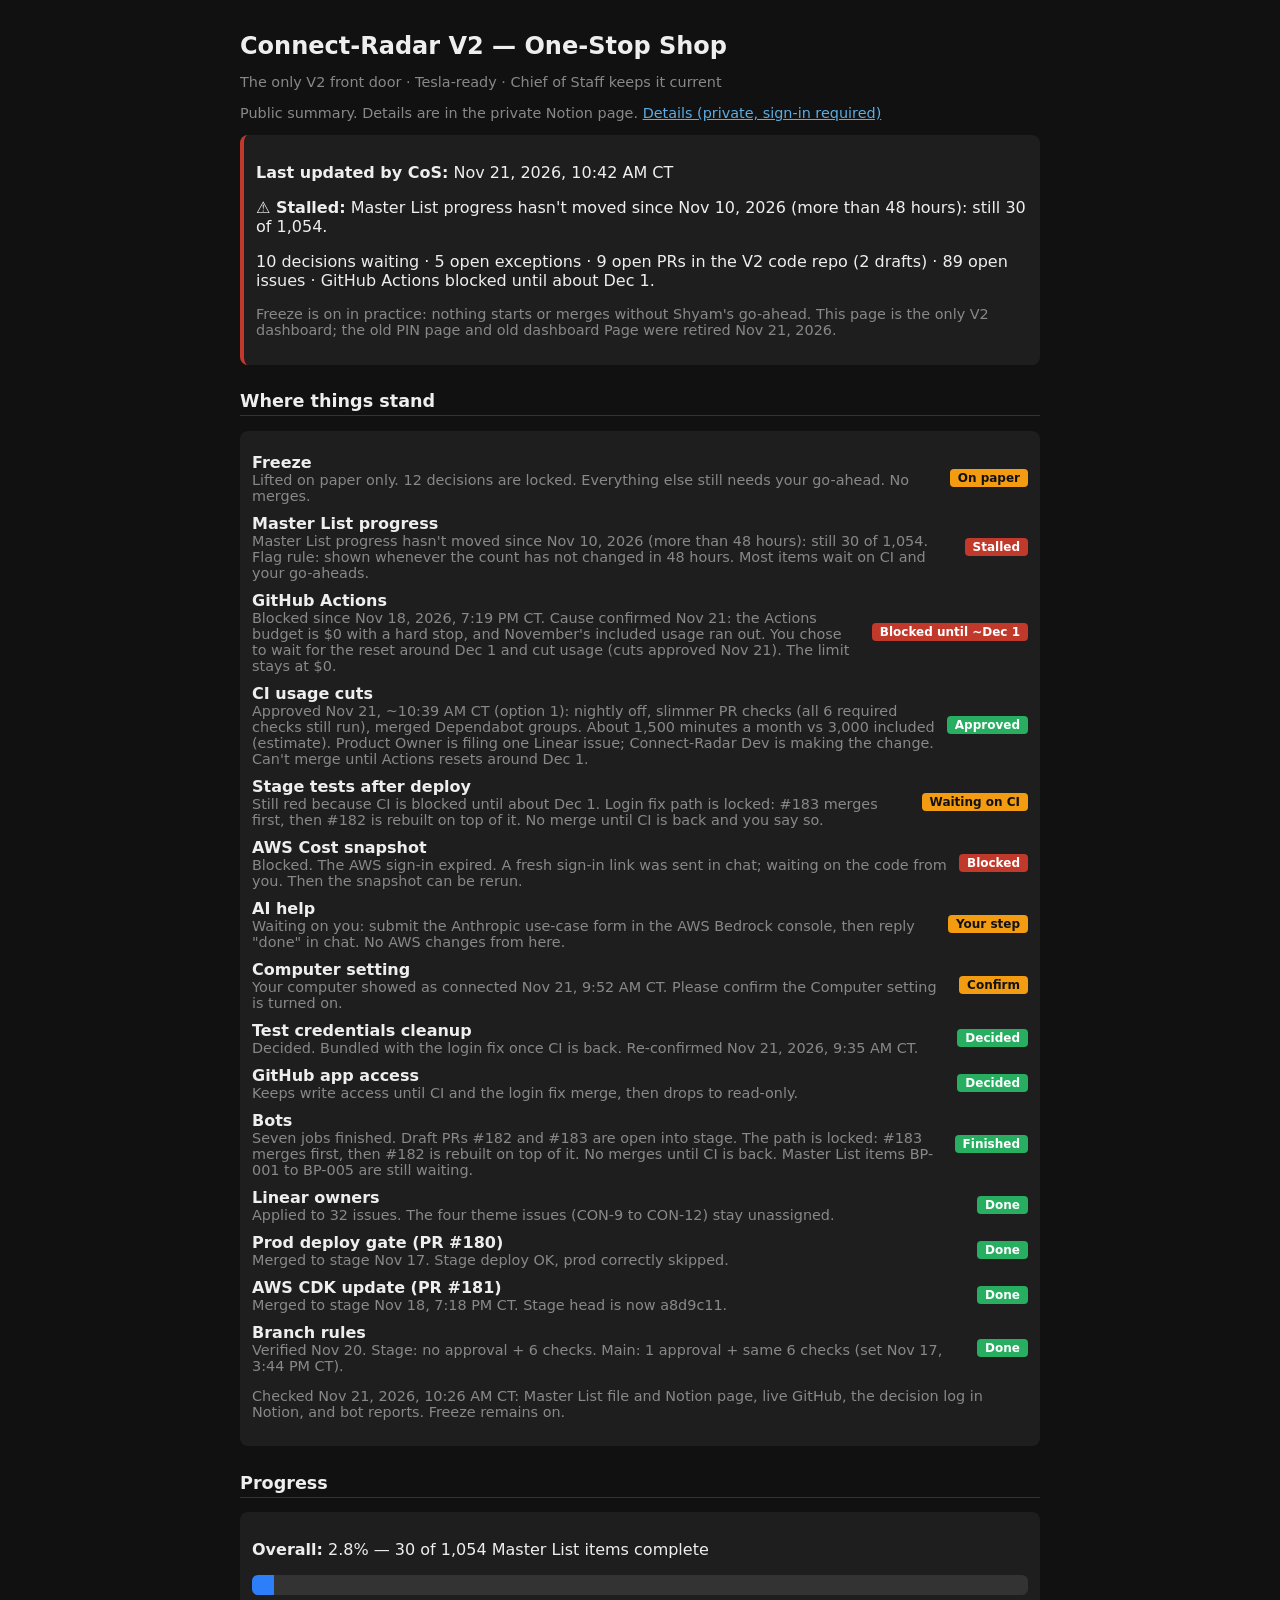
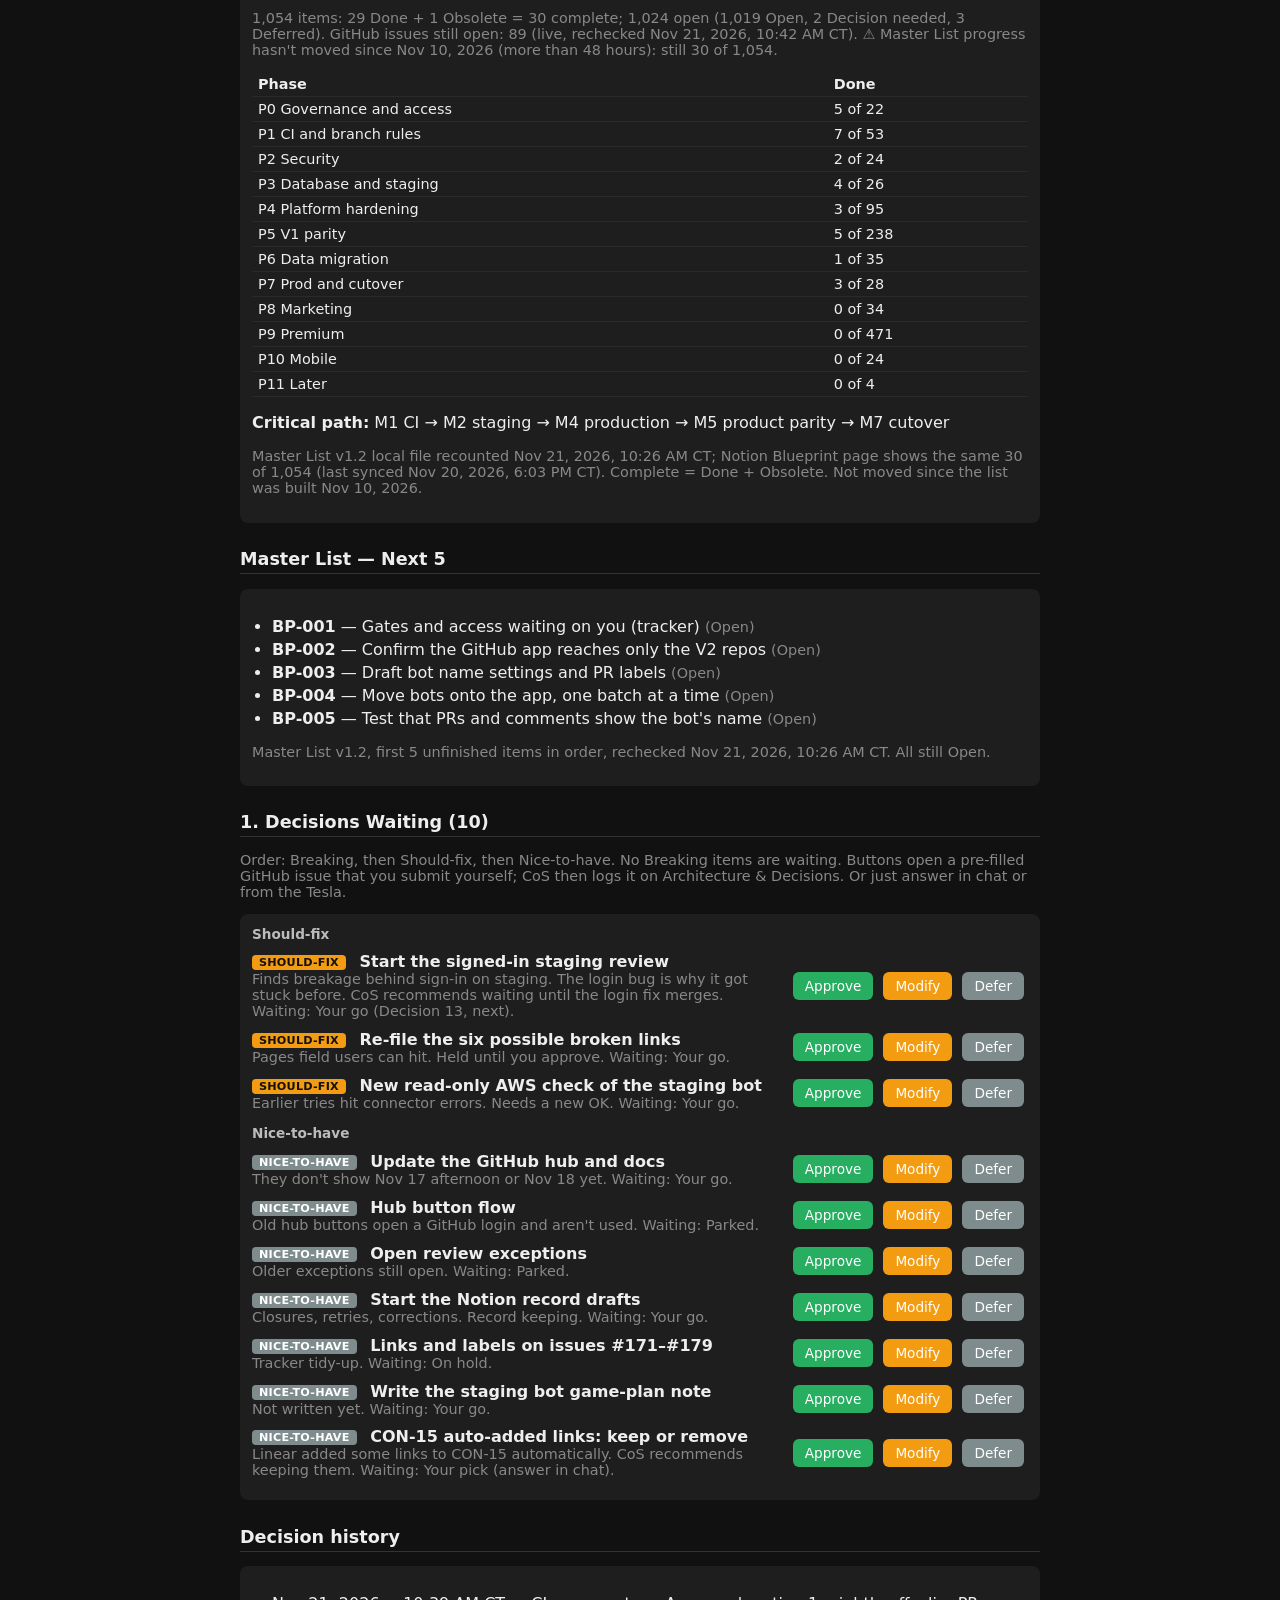
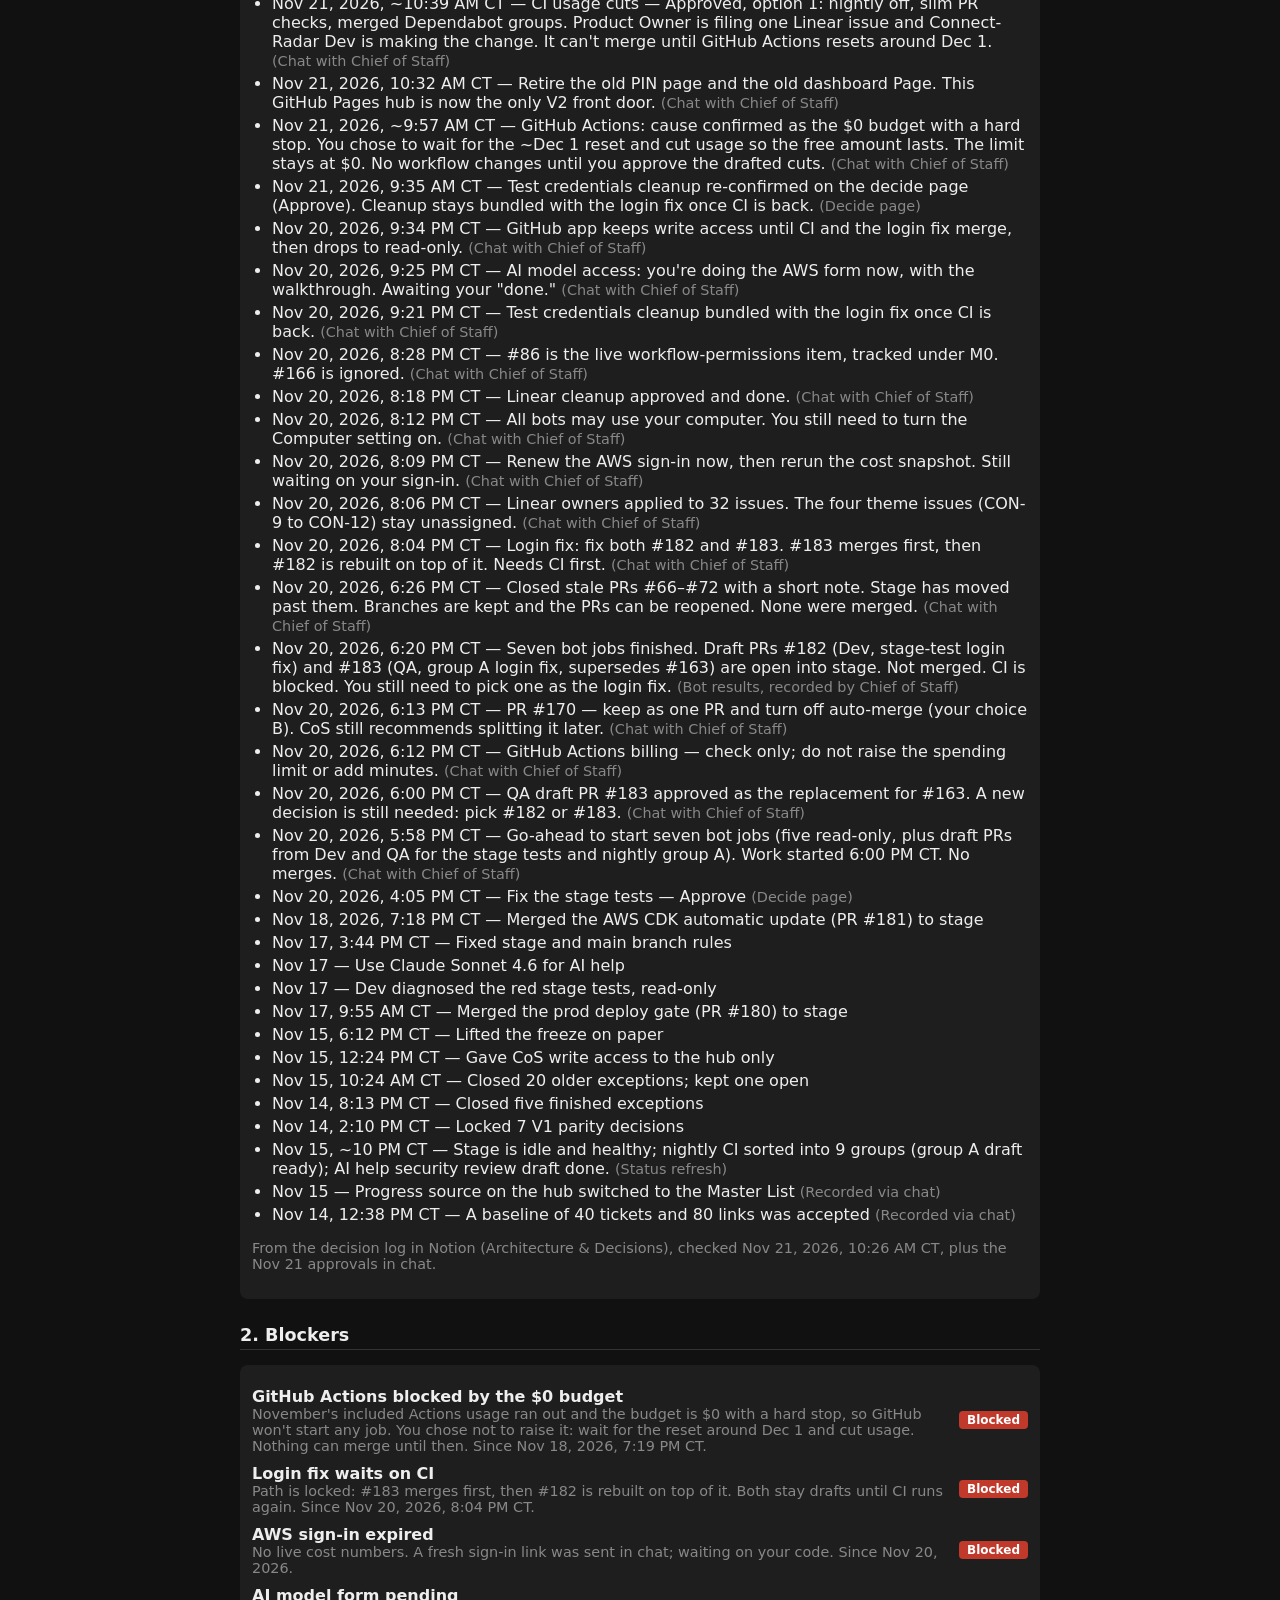
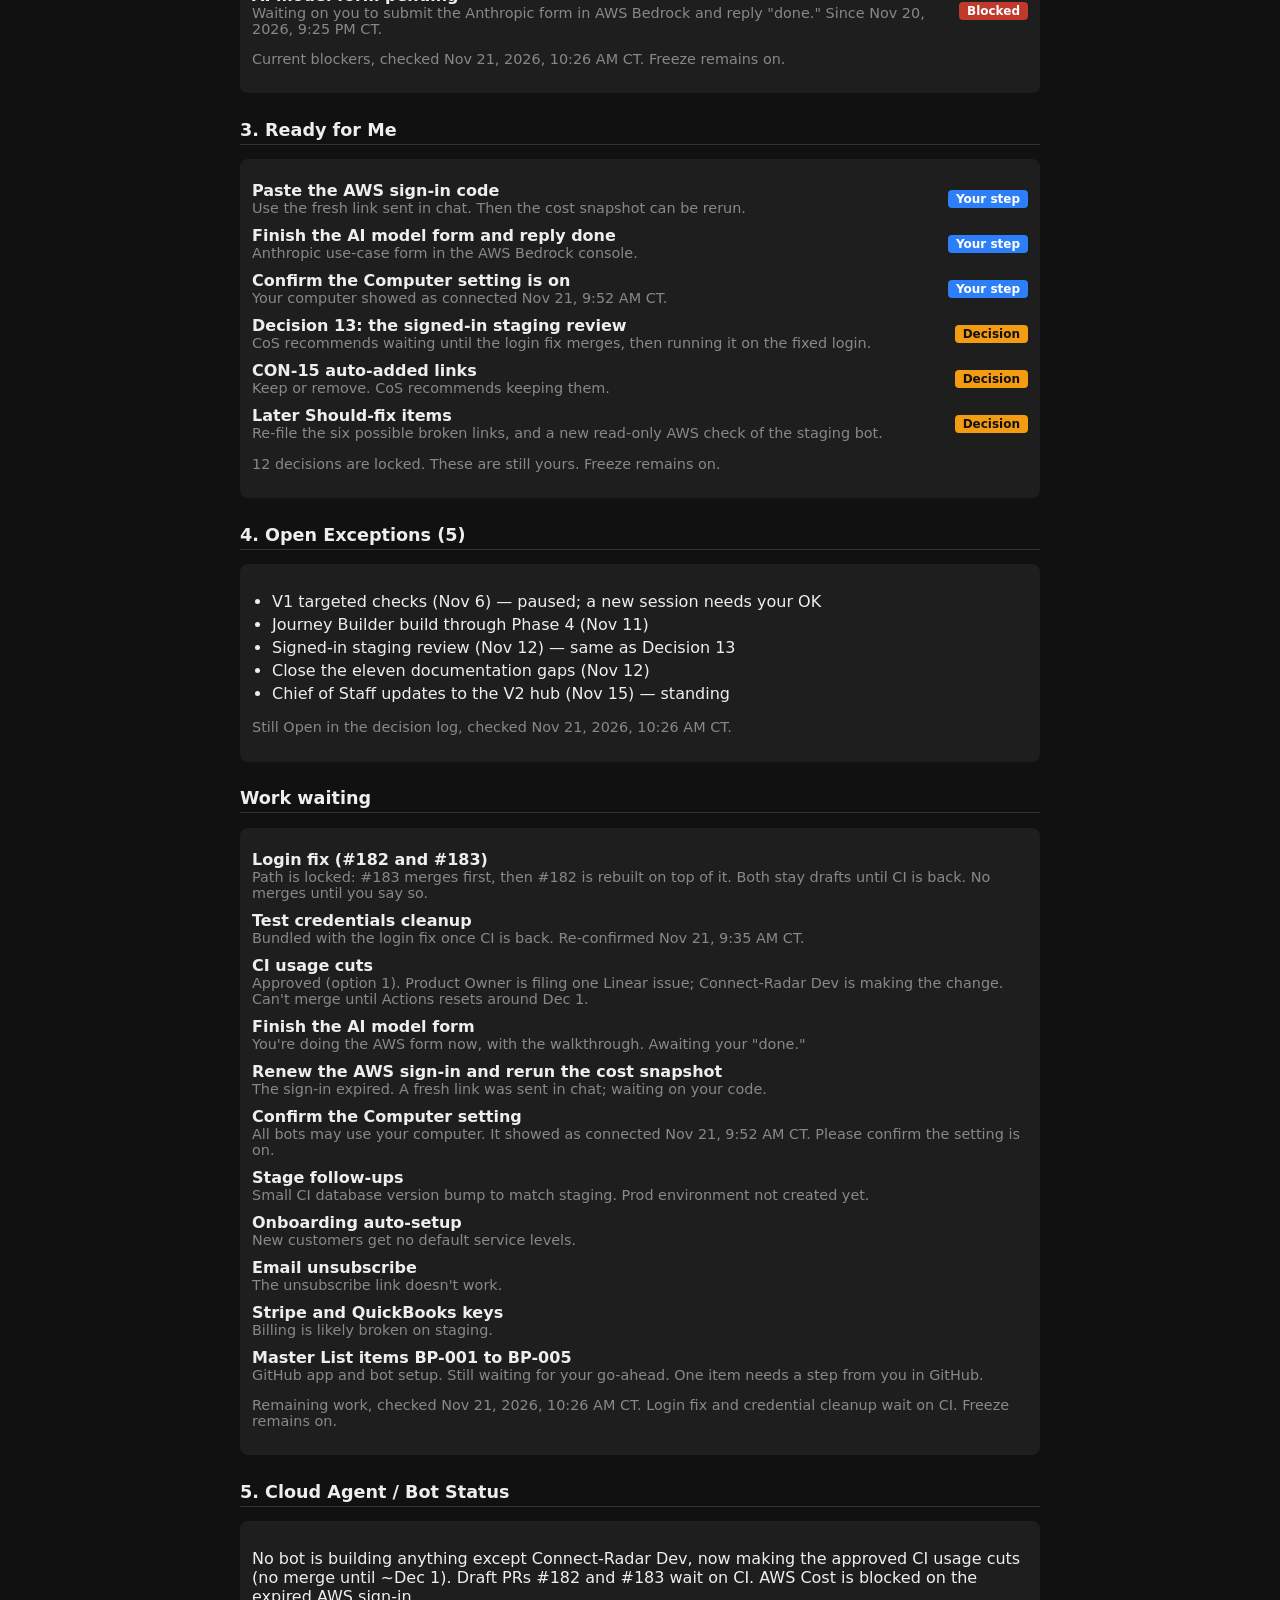
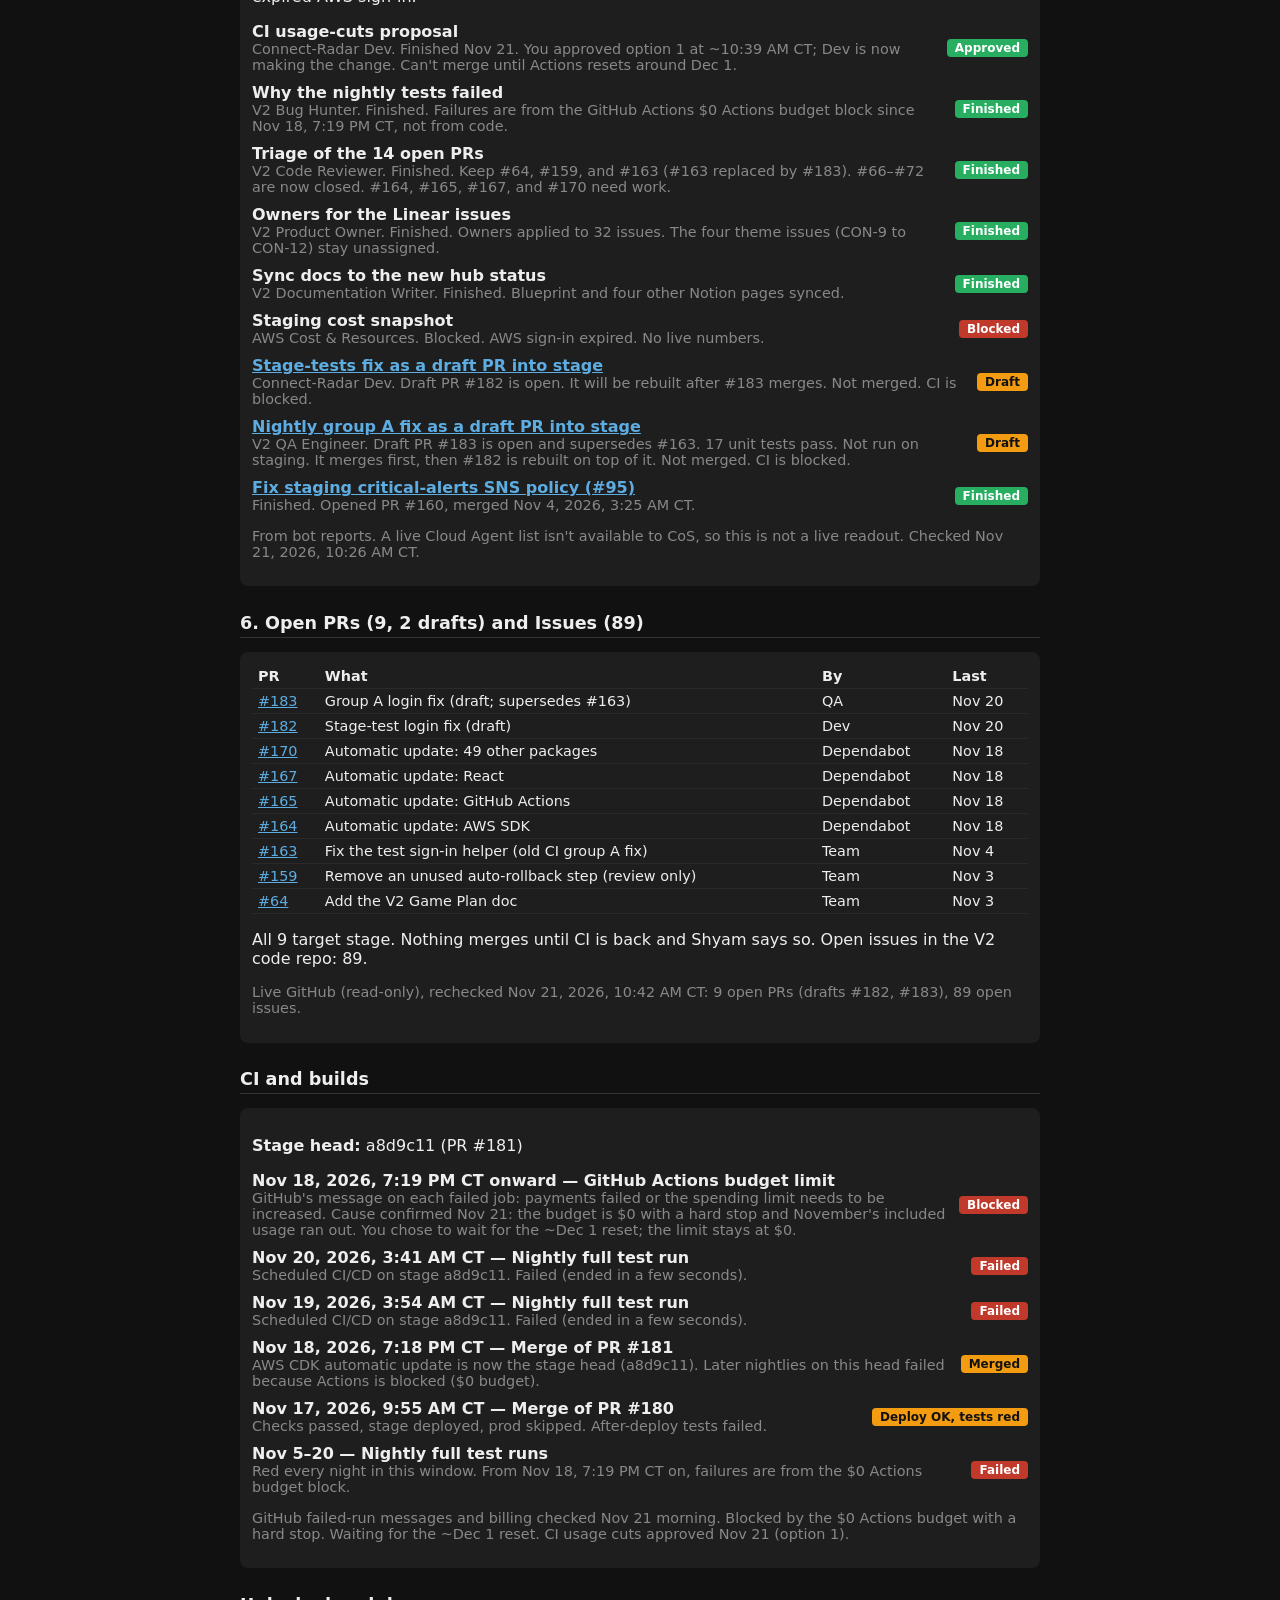
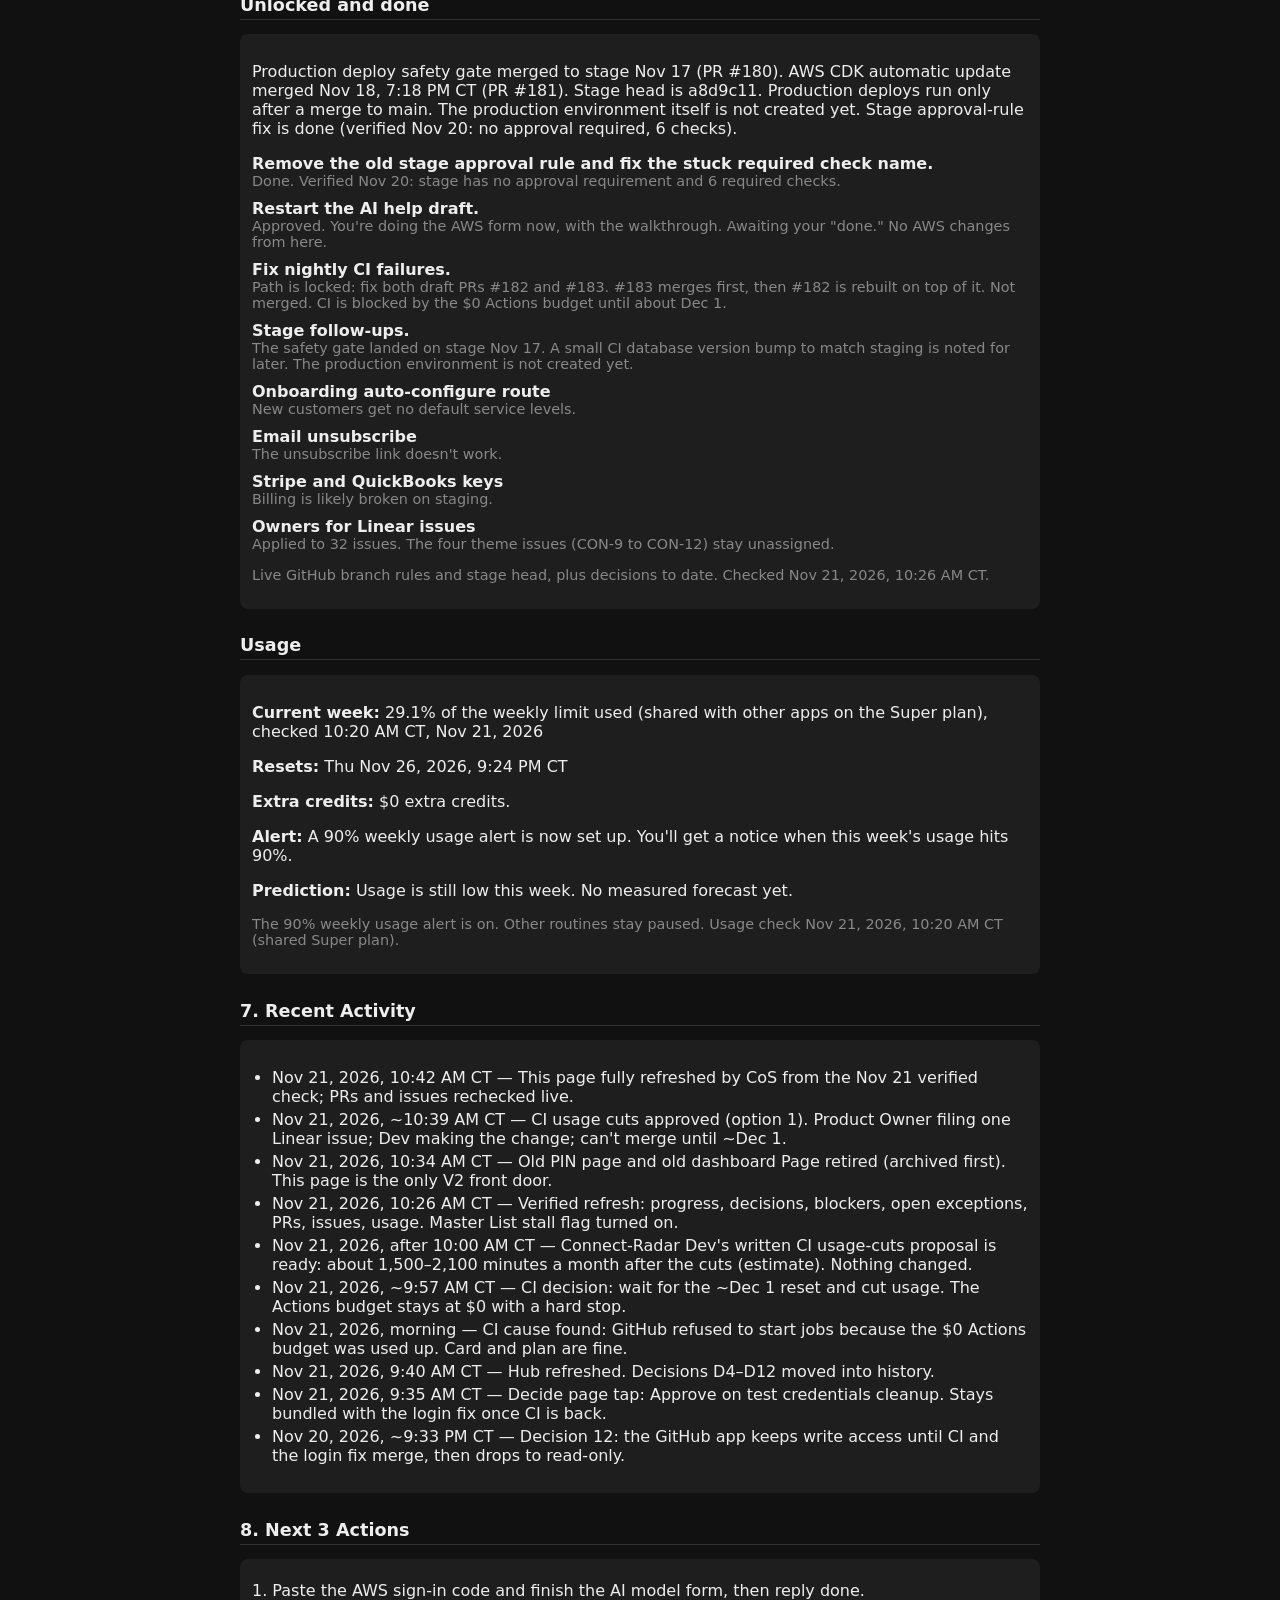
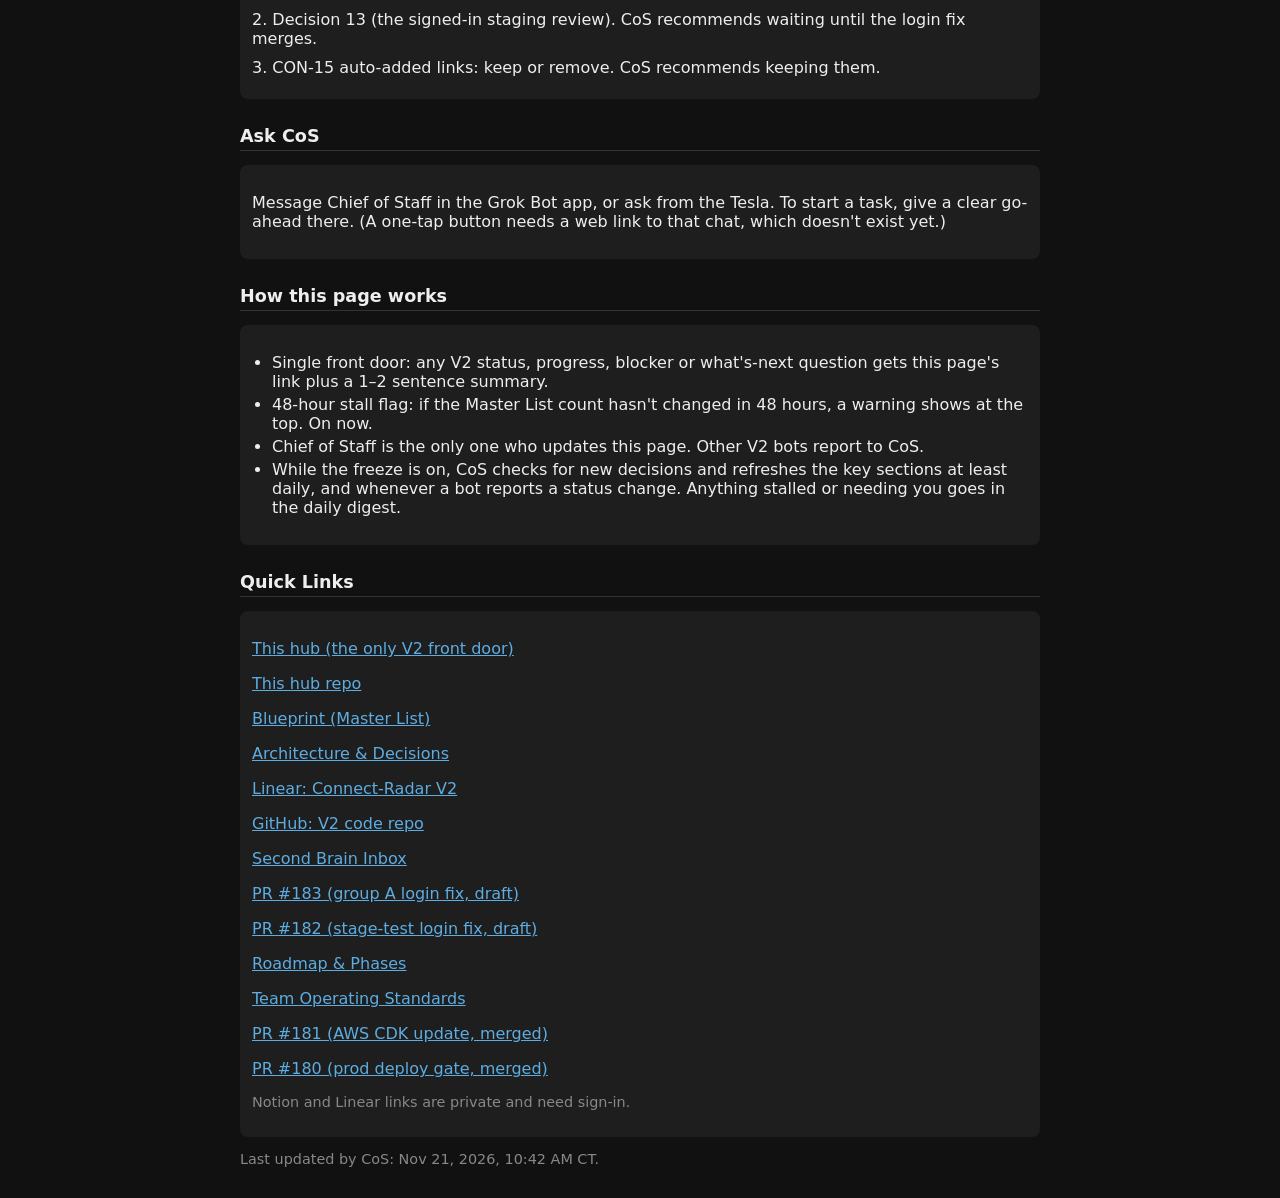
==== index.html @ 97d830e7 "Hub: full Nov 21 verified refresh; CI usage cuts approved (option 1) moved to history; PRs/issues re" ====
<!DOCTYPE html>
<html lang="en">
<head>
<meta charset="UTF-8">
<meta name="viewport" content="width=device-width, initial-scale=1.0">
<title>Connect-Radar V2 — One-Stop Shop</title>
<style>
  body { font-family: system-ui, sans-serif; max-width: 800px; margin: 0 auto; padding: 16px; background: #111; color: #eee; }
  h1 { font-size: 1.5rem; margin-bottom: 0.2em; }
  h2 { font-size: 1.1rem; margin-top: 1.5em; border-bottom: 1px solid #333; padding-bottom: 4px; }
  .card { background: #1e1e1e; border-radius: 8px; padding: 12px; margin: 8px 0; }
  .progress { background: #333; border-radius: 6px; height: 20px; overflow: hidden; margin: 8px 0; }
  .bar { background: #2d7ff9; height: 100%; width: 2.8%; }
  .status { display: inline-block; padding: 3px 10px; border-radius: 4px; font-size: 0.85rem; font-weight: 600; }
  .on { background: #c0392b; }
  .off { background: #27ae60; }
  .idle { background: #7f8c8d; }
  .btn { background: #2d7ff9; color: white; border: none; padding: 8px 14px; border-radius: 6px; margin: 4px 4px 4px 0; cursor: pointer; text-decoration: none; display: inline-block; font-size: 0.9rem; }
  .btn:hover { background: #1a6ae0; }
  .btn.small { padding: 6px 12px; font-size: 0.85rem; }
  .btn.approve { background: #27ae60; }
  .btn.approve:hover { background: #1e8449; }
  .btn.modify { background: #f39c12; }
  .btn.modify:hover { background: #d68910; }
  .btn.defer { background: #7f8c8d; }
  .btn.defer:hover { background: #626567; }
  .item { display: flex; justify-content: space-between; align-items: center; gap: 12px; margin: 10px 0; flex-wrap: wrap; }
  .item-text { flex: 1; min-width: 200px; }
  a { color: #5dade2; }
  .muted { color: #888; font-size: 0.9rem; }
  .actions { display: flex; gap: 6px; flex-wrap: wrap; }
  h3.bucket { font-size: 0.85rem; margin: 14px 0 4px; color: #bbb; font-weight: 600; }
  h3.bucket:first-child { margin-top: 0; }
  .badge { display: inline-block; padding: 1px 7px; border-radius: 4px; font-size: 0.7rem; font-weight: 700; margin-right: 8px; vertical-align: 1px; letter-spacing: 0.02em; text-transform: uppercase; }
  .badge.breaking { background: #c0392b; color: #fff; }
  .badge.should-fix { background: #f39c12; color: #111; }
  .badge.nice { background: #7f8c8d; color: #fff; }
  .tone { display:inline-block; padding:2px 8px; border-radius:4px; font-size:0.75rem; font-weight:700; white-space:nowrap; }
  .tone.danger { background:#c0392b; color:#fff; }
  .tone.warning { background:#f39c12; color:#111; }
  .tone.success { background:#27ae60; color:#fff; }
  .tone.info { background:#2d7ff9; color:#fff; }
  .alert { border-left: 4px solid #c0392b; }
  table { width:100%; border-collapse: collapse; font-size: 0.9rem; }
  td, th { text-align:left; padding: 4px 6px; border-bottom: 1px solid #2a2a2a; vertical-align: top; }
  ul { padding-left: 20px; }
  li { margin: 4px 0; }
</style>
</head>
<body>
<h1>Connect-Radar V2 — One-Stop Shop</h1>
<p class="muted">The only V2 front door · Tesla-ready · Chief of Staff keeps it current</p>
<p class="muted">Public summary. Details are in the private Notion page. <a href="https://app.notion.com/p/41957419b0fb8175ba10e2ddb60ef656">Details (private, sign-in required)</a></p>

<div class="card alert" id="cos-stamp">
  <p><strong>Last updated by CoS:</strong> Nov 21, 2026, 10:42 AM CT</p>
  <p><strong>&#9888; Stalled:</strong> Master List progress hasn&#x27;t moved since Nov 10, 2026 (more than 48 hours): still 30 of 1,054.</p>
  <p>10 decisions waiting · 5 open exceptions · 9 open PRs in the V2 code repo (2 drafts) · 89 open issues · GitHub Actions blocked until about Dec 1.</p>
  <p class="muted">Freeze is on in practice: nothing starts or merges without Shyam's go-ahead. This page is the only V2 dashboard; the old PIN page and old dashboard Page were retired Nov 21, 2026.</p>
</div>

<h2>Where things stand</h2>
<div class="card">
  <div class="item">
    <div class="item-text">
      <strong>Freeze</strong>
      <div class="muted">Lifted on paper only. 12 decisions are locked. Everything else still needs your go-ahead. No merges.</div>
    </div>
    <span class="tone warning">On paper</span>
  </div>
  <div class="item">
    <div class="item-text">
      <strong>Master List progress</strong>
      <div class="muted">Master List progress hasn&#x27;t moved since Nov 10, 2026 (more than 48 hours): still 30 of 1,054. Flag rule: shown whenever the count has not changed in 48 hours. Most items wait on CI and your go-aheads.</div>
    </div>
    <span class="tone danger">Stalled</span>
  </div>
  <div class="item">
    <div class="item-text">
      <strong>GitHub Actions</strong>
      <div class="muted">Blocked since Nov 18, 2026, 7:19 PM CT. Cause confirmed Nov 21: the Actions budget is $0 with a hard stop, and November&#x27;s included usage ran out. You chose to wait for the reset around Dec 1 and cut usage (cuts approved Nov 21). The limit stays at $0.</div>
    </div>
    <span class="tone danger">Blocked until ~Dec 1</span>
  </div>
  <div class="item">
    <div class="item-text">
      <strong>CI usage cuts</strong>
      <div class="muted">Approved Nov 21, ~10:39 AM CT (option 1): nightly off, slimmer PR checks (all 6 required checks still run), merged Dependabot groups. About 1,500 minutes a month vs 3,000 included (estimate). Product Owner is filing one Linear issue; Connect-Radar Dev is making the change. Can&#x27;t merge until Actions resets around Dec 1.</div>
    </div>
    <span class="tone success">Approved</span>
  </div>
  <div class="item">
    <div class="item-text">
      <strong>Stage tests after deploy</strong>
      <div class="muted">Still red because CI is blocked until about Dec 1. Login fix path is locked: #183 merges first, then #182 is rebuilt on top of it. No merge until CI is back and you say so.</div>
    </div>
    <span class="tone warning">Waiting on CI</span>
  </div>
  <div class="item">
    <div class="item-text">
      <strong>AWS Cost snapshot</strong>
      <div class="muted">Blocked. The AWS sign-in expired. A fresh sign-in link was sent in chat; waiting on the code from you. Then the snapshot can be rerun.</div>
    </div>
    <span class="tone danger">Blocked</span>
  </div>
  <div class="item">
    <div class="item-text">
      <strong>AI help</strong>
      <div class="muted">Waiting on you: submit the Anthropic use-case form in the AWS Bedrock console, then reply &#34;done&#34; in chat. No AWS changes from here.</div>
    </div>
    <span class="tone warning">Your step</span>
  </div>
  <div class="item">
    <div class="item-text">
      <strong>Computer setting</strong>
      <div class="muted">Your computer showed as connected Nov 21, 9:52 AM CT. Please confirm the Computer setting is turned on.</div>
    </div>
    <span class="tone warning">Confirm</span>
  </div>
  <div class="item">
    <div class="item-text">
      <strong>Test credentials cleanup</strong>
      <div class="muted">Decided. Bundled with the login fix once CI is back. Re-confirmed Nov 21, 2026, 9:35 AM CT.</div>
    </div>
    <span class="tone success">Decided</span>
  </div>
  <div class="item">
    <div class="item-text">
      <strong>GitHub app access</strong>
      <div class="muted">Keeps write access until CI and the login fix merge, then drops to read-only.</div>
    </div>
    <span class="tone success">Decided</span>
  </div>
  <div class="item">
    <div class="item-text">
      <strong>Bots</strong>
      <div class="muted">Seven jobs finished. Draft PRs #182 and #183 are open into stage. The path is locked: #183 merges first, then #182 is rebuilt on top of it. No merges until CI is back. Master List items BP-001 to BP-005 are still waiting.</div>
    </div>
    <span class="tone success">Finished</span>
  </div>
  <div class="item">
    <div class="item-text">
      <strong>Linear owners</strong>
      <div class="muted">Applied to 32 issues. The four theme issues (CON-9 to CON-12) stay unassigned.</div>
    </div>
    <span class="tone success">Done</span>
  </div>
  <div class="item">
    <div class="item-text">
      <strong>Prod deploy gate (PR #180)</strong>
      <div class="muted">Merged to stage Nov 17. Stage deploy OK, prod correctly skipped.</div>
    </div>
    <span class="tone success">Done</span>
  </div>
  <div class="item">
    <div class="item-text">
      <strong>AWS CDK update (PR #181)</strong>
      <div class="muted">Merged to stage Nov 18, 7:18 PM CT. Stage head is now a8d9c11.</div>
    </div>
    <span class="tone success">Done</span>
  </div>
  <div class="item">
    <div class="item-text">
      <strong>Branch rules</strong>
      <div class="muted">Verified Nov 20. Stage: no approval + 6 checks. Main: 1 approval + same 6 checks (set Nov 17, 3:44 PM CT).</div>
    </div>
    <span class="tone success">Done</span>
  </div>
  <p class="muted">Checked Nov 21, 2026, 10:26 AM CT: Master List file and Notion page, live GitHub, the decision log in Notion, and bot reports. Freeze remains on.</p>
</div>

<h2>Progress</h2>
<div class="card">
  <p><strong>Overall:</strong> 2.8% — 30 of 1,054 Master List items complete</p>
  <div class="progress"><div class="bar" style="width: 2.8%;"></div></div>
  <p class="muted">1,054 items: 29 Done + 1 Obsolete = 30 complete; 1,024 open (1,019 Open, 2 Decision needed, 3 Deferred). GitHub issues still open: 89 (live, rechecked Nov 21, 2026, 10:42 AM CT). ⚠ Master List progress hasn&#x27;t moved since Nov 10, 2026 (more than 48 hours): still 30 of 1,054.</p>
  <table>
    <tr><th>Phase</th><th>Done</th></tr>
    <tr><td>P0 Governance and access</td><td>5 of 22</td></tr>
    <tr><td>P1 CI and branch rules</td><td>7 of 53</td></tr>
    <tr><td>P2 Security</td><td>2 of 24</td></tr>
    <tr><td>P3 Database and staging</td><td>4 of 26</td></tr>
    <tr><td>P4 Platform hardening</td><td>3 of 95</td></tr>
    <tr><td>P5 V1 parity</td><td>5 of 238</td></tr>
    <tr><td>P6 Data migration</td><td>1 of 35</td></tr>
    <tr><td>P7 Prod and cutover</td><td>3 of 28</td></tr>
    <tr><td>P8 Marketing</td><td>0 of 34</td></tr>
    <tr><td>P9 Premium</td><td>0 of 471</td></tr>
    <tr><td>P10 Mobile</td><td>0 of 24</td></tr>
    <tr><td>P11 Later</td><td>0 of 4</td></tr>
  </table>
  <p><strong>Critical path:</strong> M1 CI → M2 staging → M4 production → M5 product parity → M7 cutover</p>
  <p class="muted">Master List v1.2 local file recounted Nov 21, 2026, 10:26 AM CT; Notion Blueprint page shows the same 30 of 1,054 (last synced Nov 20, 2026, 6:03 PM CT). Complete = Done + Obsolete. Not moved since the list was built Nov 10, 2026.</p>
</div>

<h2>Master List — Next 5</h2>
<div class="card">
  <ul>
    <li><strong>BP-001</strong> — Gates and access waiting on you (tracker) <span class="muted">(Open)</span></li>
    <li><strong>BP-002</strong> — Confirm the GitHub app reaches only the V2 repos <span class="muted">(Open)</span></li>
    <li><strong>BP-003</strong> — Draft bot name settings and PR labels <span class="muted">(Open)</span></li>
    <li><strong>BP-004</strong> — Move bots onto the app, one batch at a time <span class="muted">(Open)</span></li>
    <li><strong>BP-005</strong> — Test that PRs and comments show the bot&#x27;s name <span class="muted">(Open)</span></li>
  </ul>
  <p class="muted">Master List v1.2, first 5 unfinished items in order, rechecked Nov 21, 2026, 10:26 AM CT. All still Open.</p>
</div>

<h2 id="decisions">1. Decisions Waiting (10)</h2>
<p class="muted">Order: Breaking, then Should-fix, then Nice-to-have. No Breaking items are waiting. Buttons open a pre-filled GitHub issue that you submit yourself; CoS then logs it on Architecture &#38; Decisions. Or just answer in chat or from the Tesla.</p>
<div class="card">
  <h3 class="bucket">Should-fix</h3>
  <div class="item">
    <div class="item-text">
      <strong><span class="badge should-fix">Should-fix</span> Start the signed-in staging review</strong>
      <div class="muted">Finds breakage behind sign-in on staging. The login bug is why it got stuck before. CoS recommends waiting until the login fix merges. Waiting: Your go (Decision 13, next).</div>
    </div>
    <div class="actions"><a class="btn small approve" href="https://github.com/Connect-Radar/v2-one-stop-shop/issues/new?title=Decision%3A%20Start%20the%20signed-in%20staging%20review%20-%20Approve&#38;body=Decision%3A%20Start%20the%20signed-in%20staging%20review%0AChoice%3A%20Approve%0A%0AModify%20notes%3A%0A%0ARecorded%20via%20One-Stop%20Shop%3B%20CoS%20will%20log%20this%20on%20Architecture%20%26%20Decisions.%0A&#38;labels=decision">Approve</a> <a class="btn small modify" href="https://github.com/Connect-Radar/v2-one-stop-shop/issues/new?title=Decision%3A%20Start%20the%20signed-in%20staging%20review%20-%20Modify&#38;body=Decision%3A%20Start%20the%20signed-in%20staging%20review%0AChoice%3A%20Modify%0A%0AModify%20notes%3A%0A%0ARecorded%20via%20One-Stop%20Shop%3B%20CoS%20will%20log%20this%20on%20Architecture%20%26%20Decisions.%0A&#38;labels=decision">Modify</a> <a class="btn small defer" href="https://github.com/Connect-Radar/v2-one-stop-shop/issues/new?title=Decision%3A%20Start%20the%20signed-in%20staging%20review%20-%20Defer&#38;body=Decision%3A%20Start%20the%20signed-in%20staging%20review%0AChoice%3A%20Defer%0A%0AModify%20notes%3A%0A%0ARecorded%20via%20One-Stop%20Shop%3B%20CoS%20will%20log%20this%20on%20Architecture%20%26%20Decisions.%0A&#38;labels=decision">Defer</a></div>
  </div>
  <div class="item">
    <div class="item-text">
      <strong><span class="badge should-fix">Should-fix</span> Re-file the six possible broken links</strong>
      <div class="muted">Pages field users can hit. Held until you approve. Waiting: Your go.</div>
    </div>
    <div class="actions"><a class="btn small approve" href="https://github.com/Connect-Radar/v2-one-stop-shop/issues/new?title=Decision%3A%20Re-file%20the%20six%20possible%20broken%20links%20-%20Approve&#38;body=Decision%3A%20Re-file%20the%20six%20possible%20broken%20links%0AChoice%3A%20Approve%0A%0AModify%20notes%3A%0A%0ARecorded%20via%20One-Stop%20Shop%3B%20CoS%20will%20log%20this%20on%20Architecture%20%26%20Decisions.%0A&#38;labels=decision">Approve</a> <a class="btn small modify" href="https://github.com/Connect-Radar/v2-one-stop-shop/issues/new?title=Decision%3A%20Re-file%20the%20six%20possible%20broken%20links%20-%20Modify&#38;body=Decision%3A%20Re-file%20the%20six%20possible%20broken%20links%0AChoice%3A%20Modify%0A%0AModify%20notes%3A%0A%0ARecorded%20via%20One-Stop%20Shop%3B%20CoS%20will%20log%20this%20on%20Architecture%20%26%20Decisions.%0A&#38;labels=decision">Modify</a> <a class="btn small defer" href="https://github.com/Connect-Radar/v2-one-stop-shop/issues/new?title=Decision%3A%20Re-file%20the%20six%20possible%20broken%20links%20-%20Defer&#38;body=Decision%3A%20Re-file%20the%20six%20possible%20broken%20links%0AChoice%3A%20Defer%0A%0AModify%20notes%3A%0A%0ARecorded%20via%20One-Stop%20Shop%3B%20CoS%20will%20log%20this%20on%20Architecture%20%26%20Decisions.%0A&#38;labels=decision">Defer</a></div>
  </div>
  <div class="item">
    <div class="item-text">
      <strong><span class="badge should-fix">Should-fix</span> New read-only AWS check of the staging bot</strong>
      <div class="muted">Earlier tries hit connector errors. Needs a new OK. Waiting: Your go.</div>
    </div>
    <div class="actions"><a class="btn small approve" href="https://github.com/Connect-Radar/v2-one-stop-shop/issues/new?title=Decision%3A%20New%20read-only%20AWS%20check%20of%20the%20staging%20bot%20-%20Approve&#38;body=Decision%3A%20New%20read-only%20AWS%20check%20of%20the%20staging%20bot%0AChoice%3A%20Approve%0A%0AModify%20notes%3A%0A%0ARecorded%20via%20One-Stop%20Shop%3B%20CoS%20will%20log%20this%20on%20Architecture%20%26%20Decisions.%0A&#38;labels=decision">Approve</a> <a class="btn small modify" href="https://github.com/Connect-Radar/v2-one-stop-shop/issues/new?title=Decision%3A%20New%20read-only%20AWS%20check%20of%20the%20staging%20bot%20-%20Modify&#38;body=Decision%3A%20New%20read-only%20AWS%20check%20of%20the%20staging%20bot%0AChoice%3A%20Modify%0A%0AModify%20notes%3A%0A%0ARecorded%20via%20One-Stop%20Shop%3B%20CoS%20will%20log%20this%20on%20Architecture%20%26%20Decisions.%0A&#38;labels=decision">Modify</a> <a class="btn small defer" href="https://github.com/Connect-Radar/v2-one-stop-shop/issues/new?title=Decision%3A%20New%20read-only%20AWS%20check%20of%20the%20staging%20bot%20-%20Defer&#38;body=Decision%3A%20New%20read-only%20AWS%20check%20of%20the%20staging%20bot%0AChoice%3A%20Defer%0A%0AModify%20notes%3A%0A%0ARecorded%20via%20One-Stop%20Shop%3B%20CoS%20will%20log%20this%20on%20Architecture%20%26%20Decisions.%0A&#38;labels=decision">Defer</a></div>
  </div>
  <h3 class="bucket">Nice-to-have</h3>
  <div class="item">
    <div class="item-text">
      <strong><span class="badge nice">Nice-to-have</span> Update the GitHub hub and docs</strong>
      <div class="muted">They don&#x27;t show Nov 17 afternoon or Nov 18 yet. Waiting: Your go.</div>
    </div>
    <div class="actions"><a class="btn small approve" href="https://github.com/Connect-Radar/v2-one-stop-shop/issues/new?title=Decision%3A%20Update%20the%20GitHub%20hub%20and%20docs%20-%20Approve&#38;body=Decision%3A%20Update%20the%20GitHub%20hub%20and%20docs%0AChoice%3A%20Approve%0A%0AModify%20notes%3A%0A%0ARecorded%20via%20One-Stop%20Shop%3B%20CoS%20will%20log%20this%20on%20Architecture%20%26%20Decisions.%0A&#38;labels=decision">Approve</a> <a class="btn small modify" href="https://github.com/Connect-Radar/v2-one-stop-shop/issues/new?title=Decision%3A%20Update%20the%20GitHub%20hub%20and%20docs%20-%20Modify&#38;body=Decision%3A%20Update%20the%20GitHub%20hub%20and%20docs%0AChoice%3A%20Modify%0A%0AModify%20notes%3A%0A%0ARecorded%20via%20One-Stop%20Shop%3B%20CoS%20will%20log%20this%20on%20Architecture%20%26%20Decisions.%0A&#38;labels=decision">Modify</a> <a class="btn small defer" href="https://github.com/Connect-Radar/v2-one-stop-shop/issues/new?title=Decision%3A%20Update%20the%20GitHub%20hub%20and%20docs%20-%20Defer&#38;body=Decision%3A%20Update%20the%20GitHub%20hub%20and%20docs%0AChoice%3A%20Defer%0A%0AModify%20notes%3A%0A%0ARecorded%20via%20One-Stop%20Shop%3B%20CoS%20will%20log%20this%20on%20Architecture%20%26%20Decisions.%0A&#38;labels=decision">Defer</a></div>
  </div>
  <div class="item">
    <div class="item-text">
      <strong><span class="badge nice">Nice-to-have</span> Hub button flow</strong>
      <div class="muted">Old hub buttons open a GitHub login and aren&#x27;t used. Waiting: Parked.</div>
    </div>
    <div class="actions"><a class="btn small approve" href="https://github.com/Connect-Radar/v2-one-stop-shop/issues/new?title=Decision%3A%20Hub%20button%20flow%20-%20Approve&#38;body=Decision%3A%20Hub%20button%20flow%0AChoice%3A%20Approve%0A%0AModify%20notes%3A%0A%0ARecorded%20via%20One-Stop%20Shop%3B%20CoS%20will%20log%20this%20on%20Architecture%20%26%20Decisions.%0A&#38;labels=decision">Approve</a> <a class="btn small modify" href="https://github.com/Connect-Radar/v2-one-stop-shop/issues/new?title=Decision%3A%20Hub%20button%20flow%20-%20Modify&#38;body=Decision%3A%20Hub%20button%20flow%0AChoice%3A%20Modify%0A%0AModify%20notes%3A%0A%0ARecorded%20via%20One-Stop%20Shop%3B%20CoS%20will%20log%20this%20on%20Architecture%20%26%20Decisions.%0A&#38;labels=decision">Modify</a> <a class="btn small defer" href="https://github.com/Connect-Radar/v2-one-stop-shop/issues/new?title=Decision%3A%20Hub%20button%20flow%20-%20Defer&#38;body=Decision%3A%20Hub%20button%20flow%0AChoice%3A%20Defer%0A%0AModify%20notes%3A%0A%0ARecorded%20via%20One-Stop%20Shop%3B%20CoS%20will%20log%20this%20on%20Architecture%20%26%20Decisions.%0A&#38;labels=decision">Defer</a></div>
  </div>
  <div class="item">
    <div class="item-text">
      <strong><span class="badge nice">Nice-to-have</span> Open review exceptions</strong>
      <div class="muted">Older exceptions still open. Waiting: Parked.</div>
    </div>
    <div class="actions"><a class="btn small approve" href="https://github.com/Connect-Radar/v2-one-stop-shop/issues/new?title=Decision%3A%20Open%20review%20exceptions%20-%20Approve&#38;body=Decision%3A%20Open%20review%20exceptions%0AChoice%3A%20Approve%0A%0AModify%20notes%3A%0A%0ARecorded%20via%20One-Stop%20Shop%3B%20CoS%20will%20log%20this%20on%20Architecture%20%26%20Decisions.%0A&#38;labels=decision">Approve</a> <a class="btn small modify" href="https://github.com/Connect-Radar/v2-one-stop-shop/issues/new?title=Decision%3A%20Open%20review%20exceptions%20-%20Modify&#38;body=Decision%3A%20Open%20review%20exceptions%0AChoice%3A%20Modify%0A%0AModify%20notes%3A%0A%0ARecorded%20via%20One-Stop%20Shop%3B%20CoS%20will%20log%20this%20on%20Architecture%20%26%20Decisions.%0A&#38;labels=decision">Modify</a> <a class="btn small defer" href="https://github.com/Connect-Radar/v2-one-stop-shop/issues/new?title=Decision%3A%20Open%20review%20exceptions%20-%20Defer&#38;body=Decision%3A%20Open%20review%20exceptions%0AChoice%3A%20Defer%0A%0AModify%20notes%3A%0A%0ARecorded%20via%20One-Stop%20Shop%3B%20CoS%20will%20log%20this%20on%20Architecture%20%26%20Decisions.%0A&#38;labels=decision">Defer</a></div>
  </div>
  <div class="item">
    <div class="item-text">
      <strong><span class="badge nice">Nice-to-have</span> Start the Notion record drafts</strong>
      <div class="muted">Closures, retries, corrections. Record keeping. Waiting: Your go.</div>
    </div>
    <div class="actions"><a class="btn small approve" href="https://github.com/Connect-Radar/v2-one-stop-shop/issues/new?title=Decision%3A%20Start%20the%20Notion%20record%20drafts%20-%20Approve&#38;body=Decision%3A%20Start%20the%20Notion%20record%20drafts%0AChoice%3A%20Approve%0A%0AModify%20notes%3A%0A%0ARecorded%20via%20One-Stop%20Shop%3B%20CoS%20will%20log%20this%20on%20Architecture%20%26%20Decisions.%0A&#38;labels=decision">Approve</a> <a class="btn small modify" href="https://github.com/Connect-Radar/v2-one-stop-shop/issues/new?title=Decision%3A%20Start%20the%20Notion%20record%20drafts%20-%20Modify&#38;body=Decision%3A%20Start%20the%20Notion%20record%20drafts%0AChoice%3A%20Modify%0A%0AModify%20notes%3A%0A%0ARecorded%20via%20One-Stop%20Shop%3B%20CoS%20will%20log%20this%20on%20Architecture%20%26%20Decisions.%0A&#38;labels=decision">Modify</a> <a class="btn small defer" href="https://github.com/Connect-Radar/v2-one-stop-shop/issues/new?title=Decision%3A%20Start%20the%20Notion%20record%20drafts%20-%20Defer&#38;body=Decision%3A%20Start%20the%20Notion%20record%20drafts%0AChoice%3A%20Defer%0A%0AModify%20notes%3A%0A%0ARecorded%20via%20One-Stop%20Shop%3B%20CoS%20will%20log%20this%20on%20Architecture%20%26%20Decisions.%0A&#38;labels=decision">Defer</a></div>
  </div>
  <div class="item">
    <div class="item-text">
      <strong><span class="badge nice">Nice-to-have</span> Links and labels on issues #171–#179</strong>
      <div class="muted">Tracker tidy-up. Waiting: On hold.</div>
    </div>
    <div class="actions"><a class="btn small approve" href="https://github.com/Connect-Radar/v2-one-stop-shop/issues/new?title=Decision%3A%20Links%20and%20labels%20on%20issues%20%23171%E2%80%93%23179%20-%20Approve&#38;body=Decision%3A%20Links%20and%20labels%20on%20issues%20%23171%E2%80%93%23179%0AChoice%3A%20Approve%0A%0AModify%20notes%3A%0A%0ARecorded%20via%20One-Stop%20Shop%3B%20CoS%20will%20log%20this%20on%20Architecture%20%26%20Decisions.%0A&#38;labels=decision">Approve</a> <a class="btn small modify" href="https://github.com/Connect-Radar/v2-one-stop-shop/issues/new?title=Decision%3A%20Links%20and%20labels%20on%20issues%20%23171%E2%80%93%23179%20-%20Modify&#38;body=Decision%3A%20Links%20and%20labels%20on%20issues%20%23171%E2%80%93%23179%0AChoice%3A%20Modify%0A%0AModify%20notes%3A%0A%0ARecorded%20via%20One-Stop%20Shop%3B%20CoS%20will%20log%20this%20on%20Architecture%20%26%20Decisions.%0A&#38;labels=decision">Modify</a> <a class="btn small defer" href="https://github.com/Connect-Radar/v2-one-stop-shop/issues/new?title=Decision%3A%20Links%20and%20labels%20on%20issues%20%23171%E2%80%93%23179%20-%20Defer&#38;body=Decision%3A%20Links%20and%20labels%20on%20issues%20%23171%E2%80%93%23179%0AChoice%3A%20Defer%0A%0AModify%20notes%3A%0A%0ARecorded%20via%20One-Stop%20Shop%3B%20CoS%20will%20log%20this%20on%20Architecture%20%26%20Decisions.%0A&#38;labels=decision">Defer</a></div>
  </div>
  <div class="item">
    <div class="item-text">
      <strong><span class="badge nice">Nice-to-have</span> Write the staging bot game-plan note</strong>
      <div class="muted">Not written yet. Waiting: Your go.</div>
    </div>
    <div class="actions"><a class="btn small approve" href="https://github.com/Connect-Radar/v2-one-stop-shop/issues/new?title=Decision%3A%20Write%20the%20staging%20bot%20game-plan%20note%20-%20Approve&#38;body=Decision%3A%20Write%20the%20staging%20bot%20game-plan%20note%0AChoice%3A%20Approve%0A%0AModify%20notes%3A%0A%0ARecorded%20via%20One-Stop%20Shop%3B%20CoS%20will%20log%20this%20on%20Architecture%20%26%20Decisions.%0A&#38;labels=decision">Approve</a> <a class="btn small modify" href="https://github.com/Connect-Radar/v2-one-stop-shop/issues/new?title=Decision%3A%20Write%20the%20staging%20bot%20game-plan%20note%20-%20Modify&#38;body=Decision%3A%20Write%20the%20staging%20bot%20game-plan%20note%0AChoice%3A%20Modify%0A%0AModify%20notes%3A%0A%0ARecorded%20via%20One-Stop%20Shop%3B%20CoS%20will%20log%20this%20on%20Architecture%20%26%20Decisions.%0A&#38;labels=decision">Modify</a> <a class="btn small defer" href="https://github.com/Connect-Radar/v2-one-stop-shop/issues/new?title=Decision%3A%20Write%20the%20staging%20bot%20game-plan%20note%20-%20Defer&#38;body=Decision%3A%20Write%20the%20staging%20bot%20game-plan%20note%0AChoice%3A%20Defer%0A%0AModify%20notes%3A%0A%0ARecorded%20via%20One-Stop%20Shop%3B%20CoS%20will%20log%20this%20on%20Architecture%20%26%20Decisions.%0A&#38;labels=decision">Defer</a></div>
  </div>
  <div class="item">
    <div class="item-text">
      <strong><span class="badge nice">Nice-to-have</span> CON-15 auto-added links: keep or remove</strong>
      <div class="muted">Linear added some links to CON-15 automatically. CoS recommends keeping them. Waiting: Your pick (answer in chat).</div>
    </div>
    <div class="actions"><a class="btn small approve" href="https://github.com/Connect-Radar/v2-one-stop-shop/issues/new?title=Decision%3A%20CON-15%20auto-added%20links%3A%20keep%20or%20remove%20-%20Approve&#38;body=Decision%3A%20CON-15%20auto-added%20links%3A%20keep%20or%20remove%0AChoice%3A%20Approve%0A%0AModify%20notes%3A%0A%0ARecorded%20via%20One-Stop%20Shop%3B%20CoS%20will%20log%20this%20on%20Architecture%20%26%20Decisions.%0A&#38;labels=decision">Approve</a> <a class="btn small modify" href="https://github.com/Connect-Radar/v2-one-stop-shop/issues/new?title=Decision%3A%20CON-15%20auto-added%20links%3A%20keep%20or%20remove%20-%20Modify&#38;body=Decision%3A%20CON-15%20auto-added%20links%3A%20keep%20or%20remove%0AChoice%3A%20Modify%0A%0AModify%20notes%3A%0A%0ARecorded%20via%20One-Stop%20Shop%3B%20CoS%20will%20log%20this%20on%20Architecture%20%26%20Decisions.%0A&#38;labels=decision">Modify</a> <a class="btn small defer" href="https://github.com/Connect-Radar/v2-one-stop-shop/issues/new?title=Decision%3A%20CON-15%20auto-added%20links%3A%20keep%20or%20remove%20-%20Defer&#38;body=Decision%3A%20CON-15%20auto-added%20links%3A%20keep%20or%20remove%0AChoice%3A%20Defer%0A%0AModify%20notes%3A%0A%0ARecorded%20via%20One-Stop%20Shop%3B%20CoS%20will%20log%20this%20on%20Architecture%20%26%20Decisions.%0A&#38;labels=decision">Defer</a></div>
  </div>
</div>

<h2>Decision history</h2>
<div class="card">
  <ul>
    <li>Nov 21, 2026, ~10:39 AM CT — CI usage cuts — Approved, option 1: nightly off, slim PR checks, merged Dependabot groups. Product Owner is filing one Linear issue and Connect-Radar Dev is making the change. It can&#x27;t merge until GitHub Actions resets around Dec 1. <span class="muted">(Chat with Chief of Staff)</span></li>
    <li>Nov 21, 2026, 10:32 AM CT — Retire the old PIN page and the old dashboard Page. This GitHub Pages hub is now the only V2 front door. <span class="muted">(Chat with Chief of Staff)</span></li>
    <li>Nov 21, 2026, ~9:57 AM CT — GitHub Actions: cause confirmed as the $0 budget with a hard stop. You chose to wait for the ~Dec 1 reset and cut usage so the free amount lasts. The limit stays at $0. No workflow changes until you approve the drafted cuts. <span class="muted">(Chat with Chief of Staff)</span></li>
    <li>Nov 21, 2026, 9:35 AM CT — Test credentials cleanup re-confirmed on the decide page (Approve). Cleanup stays bundled with the login fix once CI is back. <span class="muted">(Decide page)</span></li>
    <li>Nov 20, 2026, 9:34 PM CT — GitHub app keeps write access until CI and the login fix merge, then drops to read-only. <span class="muted">(Chat with Chief of Staff)</span></li>
    <li>Nov 20, 2026, 9:25 PM CT — AI model access: you&#x27;re doing the AWS form now, with the walkthrough. Awaiting your &#34;done.&#34; <span class="muted">(Chat with Chief of Staff)</span></li>
    <li>Nov 20, 2026, 9:21 PM CT — Test credentials cleanup bundled with the login fix once CI is back. <span class="muted">(Chat with Chief of Staff)</span></li>
    <li>Nov 20, 2026, 8:28 PM CT — #86 is the live workflow-permissions item, tracked under M0. #166 is ignored. <span class="muted">(Chat with Chief of Staff)</span></li>
    <li>Nov 20, 2026, 8:18 PM CT — Linear cleanup approved and done. <span class="muted">(Chat with Chief of Staff)</span></li>
    <li>Nov 20, 2026, 8:12 PM CT — All bots may use your computer. You still need to turn the Computer setting on. <span class="muted">(Chat with Chief of Staff)</span></li>
    <li>Nov 20, 2026, 8:09 PM CT — Renew the AWS sign-in now, then rerun the cost snapshot. Still waiting on your sign-in. <span class="muted">(Chat with Chief of Staff)</span></li>
    <li>Nov 20, 2026, 8:06 PM CT — Linear owners applied to 32 issues. The four theme issues (CON-9 to CON-12) stay unassigned. <span class="muted">(Chat with Chief of Staff)</span></li>
    <li>Nov 20, 2026, 8:04 PM CT — Login fix: fix both #182 and #183. #183 merges first, then #182 is rebuilt on top of it. Needs CI first. <span class="muted">(Chat with Chief of Staff)</span></li>
    <li>Nov 20, 2026, 6:26 PM CT — Closed stale PRs #66–#72 with a short note. Stage has moved past them. Branches are kept and the PRs can be reopened. None were merged. <span class="muted">(Chat with Chief of Staff)</span></li>
    <li>Nov 20, 2026, 6:20 PM CT — Seven bot jobs finished. Draft PRs #182 (Dev, stage-test login fix) and #183 (QA, group A login fix, supersedes #163) are open into stage. Not merged. CI is blocked. You still need to pick one as the login fix. <span class="muted">(Bot results, recorded by Chief of Staff)</span></li>
    <li>Nov 20, 2026, 6:13 PM CT — PR #170 — keep as one PR and turn off auto-merge (your choice B). CoS still recommends splitting it later. <span class="muted">(Chat with Chief of Staff)</span></li>
    <li>Nov 20, 2026, 6:12 PM CT — GitHub Actions billing — check only; do not raise the spending limit or add minutes. <span class="muted">(Chat with Chief of Staff)</span></li>
    <li>Nov 20, 2026, 6:00 PM CT — QA draft PR #183 approved as the replacement for #163. A new decision is still needed: pick #182 or #183. <span class="muted">(Chat with Chief of Staff)</span></li>
    <li>Nov 20, 2026, 5:58 PM CT — Go-ahead to start seven bot jobs (five read-only, plus draft PRs from Dev and QA for the stage tests and nightly group A). Work started 6:00 PM CT. No merges. <span class="muted">(Chat with Chief of Staff)</span></li>
    <li>Nov 20, 2026, 4:05 PM CT — Fix the stage tests — Approve <span class="muted">(Decide page)</span></li>
    <li>Nov 18, 2026, 7:18 PM CT — Merged the AWS CDK automatic update (PR #181) to stage</li>
    <li>Nov 17, 3:44 PM CT — Fixed stage and main branch rules</li>
    <li>Nov 17 — Use Claude Sonnet 4.6 for AI help</li>
    <li>Nov 17 — Dev diagnosed the red stage tests, read-only</li>
    <li>Nov 17, 9:55 AM CT — Merged the prod deploy gate (PR #180) to stage</li>
    <li>Nov 15, 6:12 PM CT — Lifted the freeze on paper</li>
    <li>Nov 15, 12:24 PM CT — Gave CoS write access to the hub only</li>
    <li>Nov 15, 10:24 AM CT — Closed 20 older exceptions; kept one open</li>
    <li>Nov 14, 8:13 PM CT — Closed five finished exceptions</li>
    <li>Nov 14, 2:10 PM CT — Locked 7 V1 parity decisions</li>
    <li>Nov 15, ~10 PM CT — Stage is idle and healthy; nightly CI sorted into 9 groups (group A draft ready); AI help security review draft done. <span class="muted">(Status refresh)</span></li>
    <li>Nov 15 — Progress source on the hub switched to the Master List <span class="muted">(Recorded via chat)</span></li>
    <li>Nov 14, 12:38 PM CT — A baseline of 40 tickets and 80 links was accepted <span class="muted">(Recorded via chat)</span></li>
  </ul>
  <p class="muted">From the decision log in Notion (Architecture &#38; Decisions), checked Nov 21, 2026, 10:26 AM CT, plus the Nov 21 approvals in chat.</p>
</div>

<h2>2. Blockers</h2>
<div class="card">
  <div class="item">
    <div class="item-text">
      <strong>GitHub Actions blocked by the $0 budget</strong>
      <div class="muted">November&#x27;s included Actions usage ran out and the budget is $0 with a hard stop, so GitHub won&#x27;t start any job. You chose not to raise it: wait for the reset around Dec 1 and cut usage. Nothing can merge until then. Since Nov 18, 2026, 7:19 PM CT.</div>
    </div>
    <span class="tone danger">Blocked</span>
  </div>
  <div class="item">
    <div class="item-text">
      <strong>Login fix waits on CI</strong>
      <div class="muted">Path is locked: #183 merges first, then #182 is rebuilt on top of it. Both stay drafts until CI runs again. Since Nov 20, 2026, 8:04 PM CT.</div>
    </div>
    <span class="tone danger">Blocked</span>
  </div>
  <div class="item">
    <div class="item-text">
      <strong>AWS sign-in expired</strong>
      <div class="muted">No live cost numbers. A fresh sign-in link was sent in chat; waiting on your code. Since Nov 20, 2026.</div>
    </div>
    <span class="tone danger">Blocked</span>
  </div>
  <div class="item">
    <div class="item-text">
      <strong>AI model form pending</strong>
      <div class="muted">Waiting on you to submit the Anthropic form in AWS Bedrock and reply &#34;done.&#34; Since Nov 20, 2026, 9:25 PM CT.</div>
    </div>
    <span class="tone danger">Blocked</span>
  </div>
  <p class="muted">Current blockers, checked Nov 21, 2026, 10:26 AM CT. Freeze remains on.</p>
</div>

<h2>3. Ready for Me</h2>
<div class="card">
  <div class="item">
    <div class="item-text">
      <strong>Paste the AWS sign-in code</strong>
      <div class="muted">Use the fresh link sent in chat. Then the cost snapshot can be rerun.</div>
    </div>
    <span class="tone info">Your step</span>
  </div>
  <div class="item">
    <div class="item-text">
      <strong>Finish the AI model form and reply done</strong>
      <div class="muted">Anthropic use-case form in the AWS Bedrock console.</div>
    </div>
    <span class="tone info">Your step</span>
  </div>
  <div class="item">
    <div class="item-text">
      <strong>Confirm the Computer setting is on</strong>
      <div class="muted">Your computer showed as connected Nov 21, 9:52 AM CT.</div>
    </div>
    <span class="tone info">Your step</span>
  </div>
  <div class="item">
    <div class="item-text">
      <strong>Decision 13: the signed-in staging review</strong>
      <div class="muted">CoS recommends waiting until the login fix merges, then running it on the fixed login.</div>
    </div>
    <span class="tone warning">Decision</span>
  </div>
  <div class="item">
    <div class="item-text">
      <strong>CON-15 auto-added links</strong>
      <div class="muted">Keep or remove. CoS recommends keeping them.</div>
    </div>
    <span class="tone warning">Decision</span>
  </div>
  <div class="item">
    <div class="item-text">
      <strong>Later Should-fix items</strong>
      <div class="muted">Re-file the six possible broken links, and a new read-only AWS check of the staging bot.</div>
    </div>
    <span class="tone warning">Decision</span>
  </div>
  <p class="muted">12 decisions are locked. These are still yours. Freeze remains on.</p>
</div>

<h2>4. Open Exceptions (5)</h2>
<div class="card">
  <ul>
    <li>V1 targeted checks (Nov 6) — paused; a new session needs your OK</li>
    <li>Journey Builder build through Phase 4 (Nov 11)</li>
    <li>Signed-in staging review (Nov 12) — same as Decision 13</li>
    <li>Close the eleven documentation gaps (Nov 12)</li>
    <li>Chief of Staff updates to the V2 hub (Nov 15) — standing</li>
  </ul>
  <p class="muted">Still Open in the decision log, checked Nov 21, 2026, 10:26 AM CT.</p>
</div>

<h2>Work waiting</h2>
<div class="card">
  <div class="item">
    <div class="item-text">
      <strong>Login fix (#182 and #183)</strong>
      <div class="muted">Path is locked: #183 merges first, then #182 is rebuilt on top of it. Both stay drafts until CI is back. No merges until you say so.</div>
    </div>
  </div>
  <div class="item">
    <div class="item-text">
      <strong>Test credentials cleanup</strong>
      <div class="muted">Bundled with the login fix once CI is back. Re-confirmed Nov 21, 9:35 AM CT.</div>
    </div>
  </div>
  <div class="item">
    <div class="item-text">
      <strong>CI usage cuts</strong>
      <div class="muted">Approved (option 1). Product Owner is filing one Linear issue; Connect-Radar Dev is making the change. Can&#x27;t merge until Actions resets around Dec 1.</div>
    </div>
  </div>
  <div class="item">
    <div class="item-text">
      <strong>Finish the AI model form</strong>
      <div class="muted">You&#x27;re doing the AWS form now, with the walkthrough. Awaiting your &#34;done.&#34;</div>
    </div>
  </div>
  <div class="item">
    <div class="item-text">
      <strong>Renew the AWS sign-in and rerun the cost snapshot</strong>
      <div class="muted">The sign-in expired. A fresh link was sent in chat; waiting on your code.</div>
    </div>
  </div>
  <div class="item">
    <div class="item-text">
      <strong>Confirm the Computer setting</strong>
      <div class="muted">All bots may use your computer. It showed as connected Nov 21, 9:52 AM CT. Please confirm the setting is on.</div>
    </div>
  </div>
  <div class="item">
    <div class="item-text">
      <strong>Stage follow-ups</strong>
      <div class="muted">Small CI database version bump to match staging. Prod environment not created yet.</div>
    </div>
  </div>
  <div class="item">
    <div class="item-text">
      <strong>Onboarding auto-setup</strong>
      <div class="muted">New customers get no default service levels.</div>
    </div>
  </div>
  <div class="item">
    <div class="item-text">
      <strong>Email unsubscribe</strong>
      <div class="muted">The unsubscribe link doesn&#x27;t work.</div>
    </div>
  </div>
  <div class="item">
    <div class="item-text">
      <strong>Stripe and QuickBooks keys</strong>
      <div class="muted">Billing is likely broken on staging.</div>
    </div>
  </div>
  <div class="item">
    <div class="item-text">
      <strong>Master List items BP-001 to BP-005</strong>
      <div class="muted">GitHub app and bot setup. Still waiting for your go-ahead. One item needs a step from you in GitHub.</div>
    </div>
  </div>
  <p class="muted">Remaining work, checked Nov 21, 2026, 10:26 AM CT. Login fix and credential cleanup wait on CI. Freeze remains on.</p>
</div>

<h2>5. Cloud Agent / Bot Status</h2>
<div class="card">
  <p>No bot is building anything except Connect-Radar Dev, now making the approved CI usage cuts (no merge until ~Dec 1). Draft PRs #182 and #183 wait on CI. AWS Cost is blocked on the expired AWS sign-in.</p>
  <div class="item">
    <div class="item-text">
      <strong>CI usage-cuts proposal</strong>
      <div class="muted">Connect-Radar Dev. Finished Nov 21. You approved option 1 at ~10:39 AM CT; Dev is now making the change. Can&#x27;t merge until Actions resets around Dec 1.</div>
    </div>
    <span class="tone success">Approved</span>
  </div>
  <div class="item">
    <div class="item-text">
      <strong>Why the nightly tests failed</strong>
      <div class="muted">V2 Bug Hunter. Finished. Failures are from the GitHub Actions $0 Actions budget block since Nov 18, 7:19 PM CT, not from code.</div>
    </div>
    <span class="tone success">Finished</span>
  </div>
  <div class="item">
    <div class="item-text">
      <strong>Triage of the 14 open PRs</strong>
      <div class="muted">V2 Code Reviewer. Finished. Keep #64, #159, and #163 (#163 replaced by #183). #66–#72 are now closed. #164, #165, #167, and #170 need work.</div>
    </div>
    <span class="tone success">Finished</span>
  </div>
  <div class="item">
    <div class="item-text">
      <strong>Owners for the Linear issues</strong>
      <div class="muted">V2 Product Owner. Finished. Owners applied to 32 issues. The four theme issues (CON-9 to CON-12) stay unassigned.</div>
    </div>
    <span class="tone success">Finished</span>
  </div>
  <div class="item">
    <div class="item-text">
      <strong>Sync docs to the new hub status</strong>
      <div class="muted">V2 Documentation Writer. Finished. Blueprint and four other Notion pages synced.</div>
    </div>
    <span class="tone success">Finished</span>
  </div>
  <div class="item">
    <div class="item-text">
      <strong>Staging cost snapshot</strong>
      <div class="muted">AWS Cost &#38; Resources. Blocked. AWS sign-in expired. No live numbers.</div>
    </div>
    <span class="tone danger">Blocked</span>
  </div>
  <div class="item">
    <div class="item-text">
      <strong><a href="https://github.com/Connect-Radar/connect-radar-v2/pull/182">Stage-tests fix as a draft PR into stage</a></strong>
      <div class="muted">Connect-Radar Dev. Draft PR #182 is open. It will be rebuilt after #183 merges. Not merged. CI is blocked.</div>
    </div>
    <span class="tone warning">Draft</span>
  </div>
  <div class="item">
    <div class="item-text">
      <strong><a href="https://github.com/Connect-Radar/connect-radar-v2/pull/183">Nightly group A fix as a draft PR into stage</a></strong>
      <div class="muted">V2 QA Engineer. Draft PR #183 is open and supersedes #163. 17 unit tests pass. Not run on staging. It merges first, then #182 is rebuilt on top of it. Not merged. CI is blocked.</div>
    </div>
    <span class="tone warning">Draft</span>
  </div>
  <div class="item">
    <div class="item-text">
      <strong><a href="https://github.com/Connect-Radar/connect-radar-v2/pull/160">Fix staging critical-alerts SNS policy (#95)</a></strong>
      <div class="muted">Finished. Opened PR #160, merged Nov 4, 2026, 3:25 AM CT.</div>
    </div>
    <span class="tone success">Finished</span>
  </div>
  <p class="muted">From bot reports. A live Cloud Agent list isn&#x27;t available to CoS, so this is not a live readout. Checked Nov 21, 2026, 10:26 AM CT.</p>
</div>

<h2>6. Open PRs (9, 2 drafts) and Issues (89)</h2>
<div class="card">
  <table>
    <tr><th>PR</th><th>What</th><th>By</th><th>Last</th></tr>
    <tr><td><a href="https://github.com/Connect-Radar/connect-radar-v2/pull/183">#183</a></td><td>Group A login fix (draft; supersedes #163)</td><td>QA</td><td>Nov 20</td></tr>
    <tr><td><a href="https://github.com/Connect-Radar/connect-radar-v2/pull/182">#182</a></td><td>Stage-test login fix (draft)</td><td>Dev</td><td>Nov 20</td></tr>
    <tr><td><a href="https://github.com/Connect-Radar/connect-radar-v2/pull/170">#170</a></td><td>Automatic update: 49 other packages</td><td>Dependabot</td><td>Nov 18</td></tr>
    <tr><td><a href="https://github.com/Connect-Radar/connect-radar-v2/pull/167">#167</a></td><td>Automatic update: React</td><td>Dependabot</td><td>Nov 18</td></tr>
    <tr><td><a href="https://github.com/Connect-Radar/connect-radar-v2/pull/165">#165</a></td><td>Automatic update: GitHub Actions</td><td>Dependabot</td><td>Nov 18</td></tr>
    <tr><td><a href="https://github.com/Connect-Radar/connect-radar-v2/pull/164">#164</a></td><td>Automatic update: AWS SDK</td><td>Dependabot</td><td>Nov 18</td></tr>
    <tr><td><a href="https://github.com/Connect-Radar/connect-radar-v2/pull/163">#163</a></td><td>Fix the test sign-in helper (old CI group A fix)</td><td>Team</td><td>Nov 4</td></tr>
    <tr><td><a href="https://github.com/Connect-Radar/connect-radar-v2/pull/159">#159</a></td><td>Remove an unused auto-rollback step (review only)</td><td>Team</td><td>Nov 3</td></tr>
    <tr><td><a href="https://github.com/Connect-Radar/connect-radar-v2/pull/64">#64</a></td><td>Add the V2 Game Plan doc</td><td>Team</td><td>Nov 3</td></tr>
  </table>
  <p>All 9 target stage. Nothing merges until CI is back and Shyam says so. Open issues in the V2 code repo: 89.</p>
  <p class="muted">Live GitHub (read-only), rechecked Nov 21, 2026, 10:42 AM CT: 9 open PRs (drafts #182, #183), 89 open issues.</p>
</div>

<h2>CI and builds</h2>
<div class="card">
  <p><strong>Stage head:</strong> a8d9c11 (PR #181)</p>
  <div class="item">
    <div class="item-text">
      <strong>Nov 18, 2026, 7:19 PM CT onward — GitHub Actions budget limit</strong>
      <div class="muted">GitHub&#x27;s message on each failed job: payments failed or the spending limit needs to be increased. Cause confirmed Nov 21: the budget is $0 with a hard stop and November&#x27;s included usage ran out. You chose to wait for the ~Dec 1 reset; the limit stays at $0.</div>
    </div>
    <span class="tone danger">Blocked</span>
  </div>
  <div class="item">
    <div class="item-text">
      <strong>Nov 20, 2026, 3:41 AM CT — Nightly full test run</strong>
      <div class="muted">Scheduled CI/CD on stage a8d9c11. Failed (ended in a few seconds).</div>
    </div>
    <span class="tone danger">Failed</span>
  </div>
  <div class="item">
    <div class="item-text">
      <strong>Nov 19, 2026, 3:54 AM CT — Nightly full test run</strong>
      <div class="muted">Scheduled CI/CD on stage a8d9c11. Failed (ended in a few seconds).</div>
    </div>
    <span class="tone danger">Failed</span>
  </div>
  <div class="item">
    <div class="item-text">
      <strong>Nov 18, 2026, 7:18 PM CT — Merge of PR #181</strong>
      <div class="muted">AWS CDK automatic update is now the stage head (a8d9c11). Later nightlies on this head failed because Actions is blocked ($0 budget).</div>
    </div>
    <span class="tone warning">Merged</span>
  </div>
  <div class="item">
    <div class="item-text">
      <strong>Nov 17, 2026, 9:55 AM CT — Merge of PR #180</strong>
      <div class="muted">Checks passed, stage deployed, prod skipped. After-deploy tests failed.</div>
    </div>
    <span class="tone warning">Deploy OK, tests red</span>
  </div>
  <div class="item">
    <div class="item-text">
      <strong>Nov 5–20 — Nightly full test runs</strong>
      <div class="muted">Red every night in this window. From Nov 18, 7:19 PM CT on, failures are from the $0 Actions budget block.</div>
    </div>
    <span class="tone danger">Failed</span>
  </div>
  <p class="muted">GitHub failed-run messages and billing checked Nov 21 morning. Blocked by the $0 Actions budget with a hard stop. Waiting for the ~Dec 1 reset. CI usage cuts approved Nov 21 (option 1).</p>
</div>

<h2>Unlocked and done</h2>
<div class="card">
  <p>Production deploy safety gate merged to stage Nov 17 (PR #180). AWS CDK automatic update merged Nov 18, 7:18 PM CT (PR #181). Stage head is a8d9c11. Production deploys run only after a merge to main. The production environment itself is not created yet. Stage approval-rule fix is done (verified Nov 20: no approval required, 6 checks).</p>
  <div class="item">
    <div class="item-text">
      <strong>Remove the old stage approval rule and fix the stuck required check name.</strong>
      <div class="muted">Done. Verified Nov 20: stage has no approval requirement and 6 required checks.</div>
    </div>
  </div>
  <div class="item">
    <div class="item-text">
      <strong>Restart the AI help draft.</strong>
      <div class="muted">Approved. You&#x27;re doing the AWS form now, with the walkthrough. Awaiting your &#34;done.&#34; No AWS changes from here.</div>
    </div>
  </div>
  <div class="item">
    <div class="item-text">
      <strong>Fix nightly CI failures.</strong>
      <div class="muted">Path is locked: fix both draft PRs #182 and #183. #183 merges first, then #182 is rebuilt on top of it. Not merged. CI is blocked by the $0 Actions budget until about Dec 1.</div>
    </div>
  </div>
  <div class="item">
    <div class="item-text">
      <strong>Stage follow-ups.</strong>
      <div class="muted">The safety gate landed on stage Nov 17. A small CI database version bump to match staging is noted for later. The production environment is not created yet.</div>
    </div>
  </div>
  <div class="item">
    <div class="item-text">
      <strong>Onboarding auto-configure route</strong>
      <div class="muted">New customers get no default service levels.</div>
    </div>
  </div>
  <div class="item">
    <div class="item-text">
      <strong>Email unsubscribe</strong>
      <div class="muted">The unsubscribe link doesn&#x27;t work.</div>
    </div>
  </div>
  <div class="item">
    <div class="item-text">
      <strong>Stripe and QuickBooks keys</strong>
      <div class="muted">Billing is likely broken on staging.</div>
    </div>
  </div>
  <div class="item">
    <div class="item-text">
      <strong>Owners for Linear issues</strong>
      <div class="muted">Applied to 32 issues. The four theme issues (CON-9 to CON-12) stay unassigned.</div>
    </div>
  </div>
  <p class="muted">Live GitHub branch rules and stage head, plus decisions to date. Checked Nov 21, 2026, 10:26 AM CT.</p>
</div>

<h2>Usage</h2>
<div class="card">
  <p><strong>Current week:</strong> 29.1% of the weekly limit used (shared with other apps on the Super plan), checked 10:20 AM CT, Nov 21, 2026</p>
  <p><strong>Resets:</strong> Thu Nov 26, 2026, 9:24 PM CT</p>
  <p><strong>Extra credits:</strong> $0 extra credits.</p>
  <p><strong>Alert:</strong> A 90% weekly usage alert is now set up. You&#x27;ll get a notice when this week&#x27;s usage hits 90%.</p>
  <p><strong>Prediction:</strong> Usage is still low this week. No measured forecast yet.</p>
  <p class="muted">The 90% weekly usage alert is on. Other routines stay paused. Usage check Nov 21, 2026, 10:20 AM CT (shared Super plan).</p>
</div>

<h2>7. Recent Activity</h2>
<div class="card">
  <ul>
    <li>Nov 21, 2026, 10:42 AM CT — This page fully refreshed by CoS from the Nov 21 verified check; PRs and issues rechecked live.</li>
    <li>Nov 21, 2026, ~10:39 AM CT — CI usage cuts approved (option 1). Product Owner filing one Linear issue; Dev making the change; can&#x27;t merge until ~Dec 1.</li>
    <li>Nov 21, 2026, 10:34 AM CT — Old PIN page and old dashboard Page retired (archived first). This page is the only V2 front door.</li>
    <li>Nov 21, 2026, 10:26 AM CT — Verified refresh: progress, decisions, blockers, open exceptions, PRs, issues, usage. Master List stall flag turned on.</li>
    <li>Nov 21, 2026, after 10:00 AM CT — Connect-Radar Dev&#x27;s written CI usage-cuts proposal is ready: about 1,500–2,100 minutes a month after the cuts (estimate). Nothing changed.</li>
    <li>Nov 21, 2026, ~9:57 AM CT — CI decision: wait for the ~Dec 1 reset and cut usage. The Actions budget stays at $0 with a hard stop.</li>
    <li>Nov 21, 2026, morning — CI cause found: GitHub refused to start jobs because the $0 Actions budget was used up. Card and plan are fine.</li>
    <li>Nov 21, 2026, 9:40 AM CT — Hub refreshed. Decisions D4–D12 moved into history.</li>
    <li>Nov 21, 2026, 9:35 AM CT — Decide page tap: Approve on test credentials cleanup. Stays bundled with the login fix once CI is back.</li>
    <li>Nov 20, 2026, ~9:33 PM CT — Decision 12: the GitHub app keeps write access until CI and the login fix merge, then drops to read-only.</li>
  </ul>
</div>

<h2>8. Next 3 Actions</h2>
<div class="card">
  <div class="item">
    <div class="item-text">1. Paste the AWS sign-in code and finish the AI model form, then reply done.</div>
  </div>
  <div class="item">
    <div class="item-text">2. Decision 13 (the signed-in staging review). CoS recommends waiting until the login fix merges.</div>
  </div>
  <div class="item">
    <div class="item-text">3. CON-15 auto-added links: keep or remove. CoS recommends keeping them.</div>
  </div>
</div>

<h2>Ask CoS</h2>
<div class="card">
  <p>Message Chief of Staff in the Grok Bot app, or ask from the Tesla. To start a task, give a clear go-ahead there. (A one-tap button needs a web link to that chat, which doesn't exist yet.)</p>
</div>

<h2>How this page works</h2>
<div class="card">
  <ul>
    <li>Single front door: any V2 status, progress, blocker or what&#x27;s-next question gets this page&#x27;s link plus a 1–2 sentence summary.</li>
    <li>48-hour stall flag: if the Master List count hasn&#x27;t changed in 48 hours, a warning shows at the top. On now.</li>
    <li>Chief of Staff is the only one who updates this page. Other V2 bots report to CoS.</li>
    <li>While the freeze is on, CoS checks for new decisions and refreshes the key sections at least daily, and whenever a bot reports a status change. Anything stalled or needing you goes in the daily digest.</li>
  </ul>
</div>

<h2>Quick Links</h2>
<div class="card">
  <p><a href="https://connect-radar.github.io/v2-one-stop-shop/">This hub (the only V2 front door)</a></p>
  <p><a href="https://github.com/Connect-Radar/v2-one-stop-shop">This hub repo</a></p>
  <p><a href="https://app.notion.com/p/41457419b0fb81f7990ff6b4a081e893">Blueprint (Master List)</a></p>
  <p><a href="https://app.notion.com/p/40f57419b0fb81fab1a1d30bb0663aaa">Architecture &#38; Decisions</a></p>
  <p><a href="https://linear.app/connect-radar/project/connect-radar-v2-90872e63d581">Linear: Connect-Radar V2</a></p>
  <p><a href="https://github.com/Connect-Radar/connect-radar-v2">GitHub: V2 code repo</a></p>
  <p><a href="https://app.notion.com/p/41e57419b0fb8122b495eae7c6e7e069">Second Brain Inbox</a></p>
  <p><a href="https://github.com/Connect-Radar/connect-radar-v2/pull/183">PR #183 (group A login fix, draft)</a></p>
  <p><a href="https://github.com/Connect-Radar/connect-radar-v2/pull/182">PR #182 (stage-test login fix, draft)</a></p>
  <p><a href="https://app.notion.com/p/40f57419b0fb81bca692ee70fd1eb2ef">Roadmap &#38; Phases</a></p>
  <p><a href="https://app.notion.com/p/41057419b0fb81fd8ee8d199099e6b72">Team Operating Standards</a></p>
  <p><a href="https://github.com/Connect-Radar/connect-radar-v2/pull/181">PR #181 (AWS CDK update, merged)</a></p>
  <p><a href="https://github.com/Connect-Radar/connect-radar-v2/pull/180">PR #180 (prod deploy gate, merged)</a></p>
  <p class="muted">Notion and Linear links are private and need sign-in.</p>
</div>

<p class="muted">Last updated by CoS: Nov 21, 2026, 10:42 AM CT.</p>
</body>
</html>
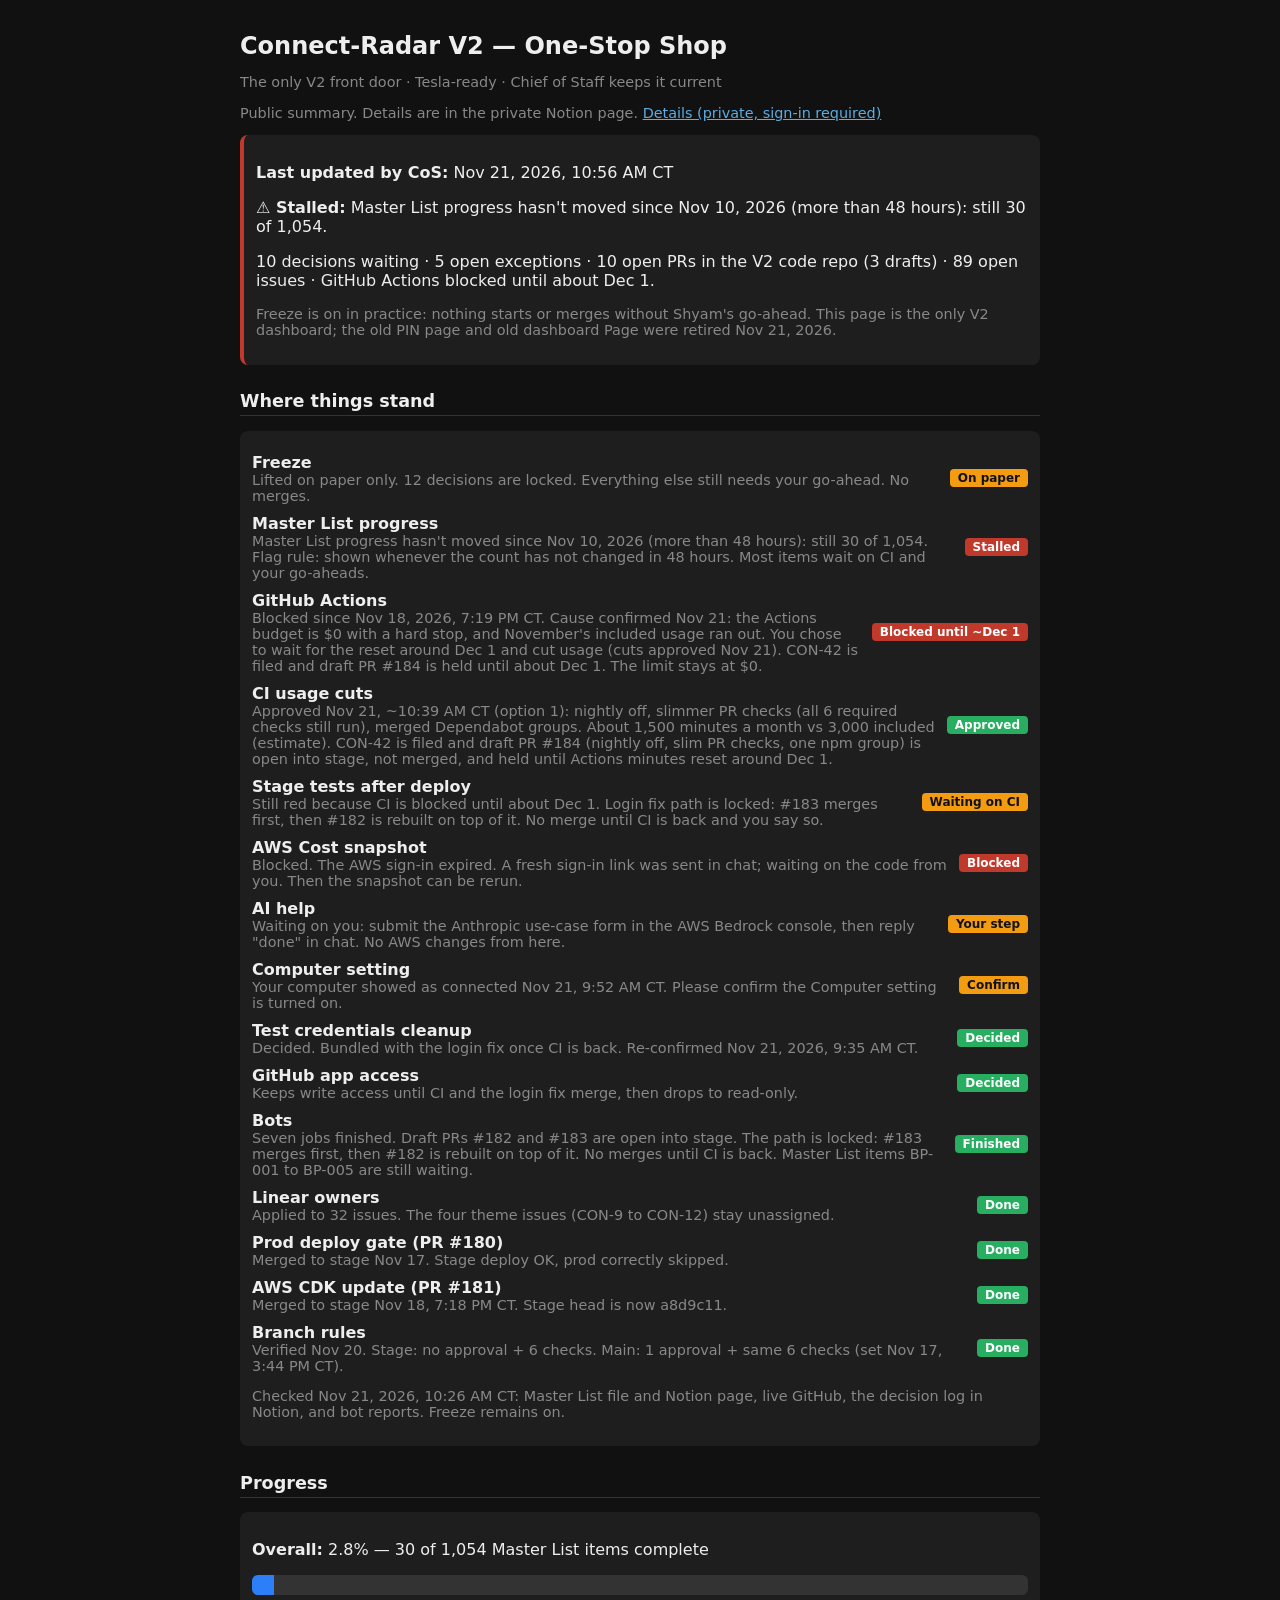
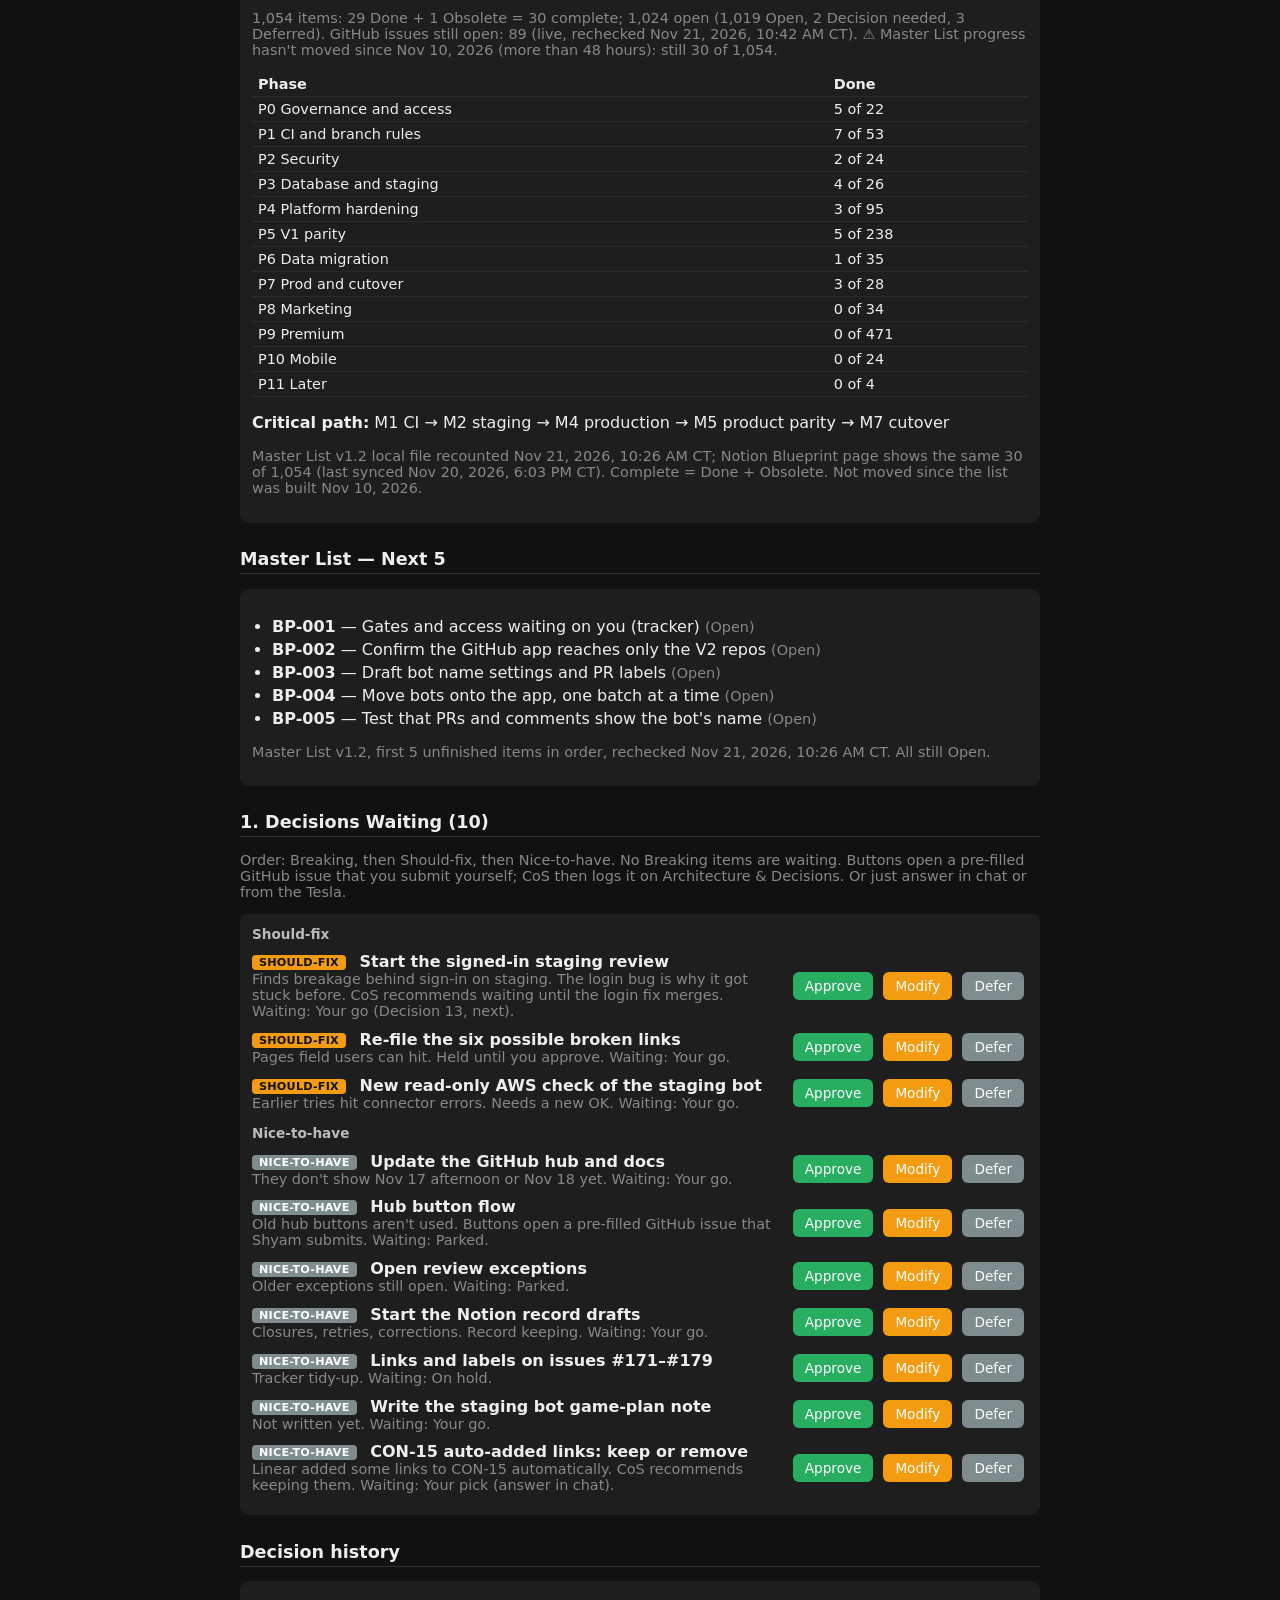
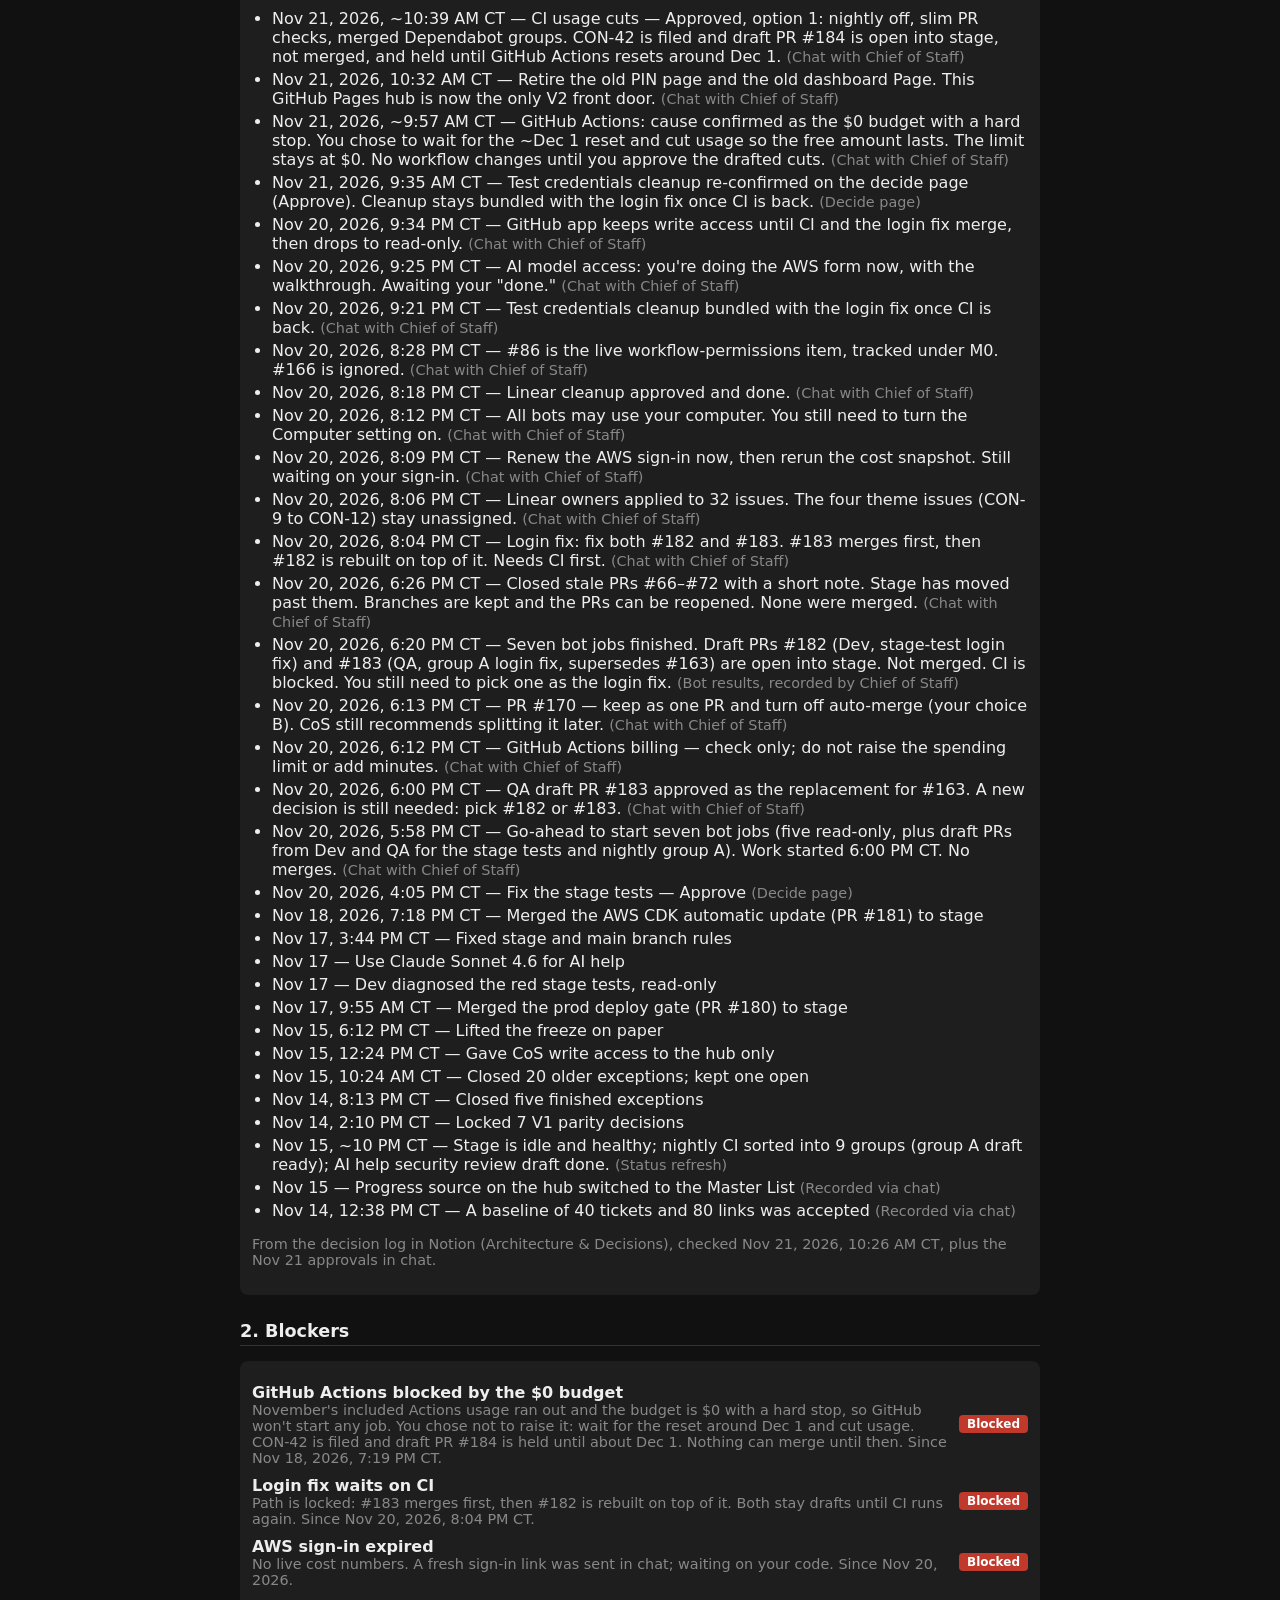
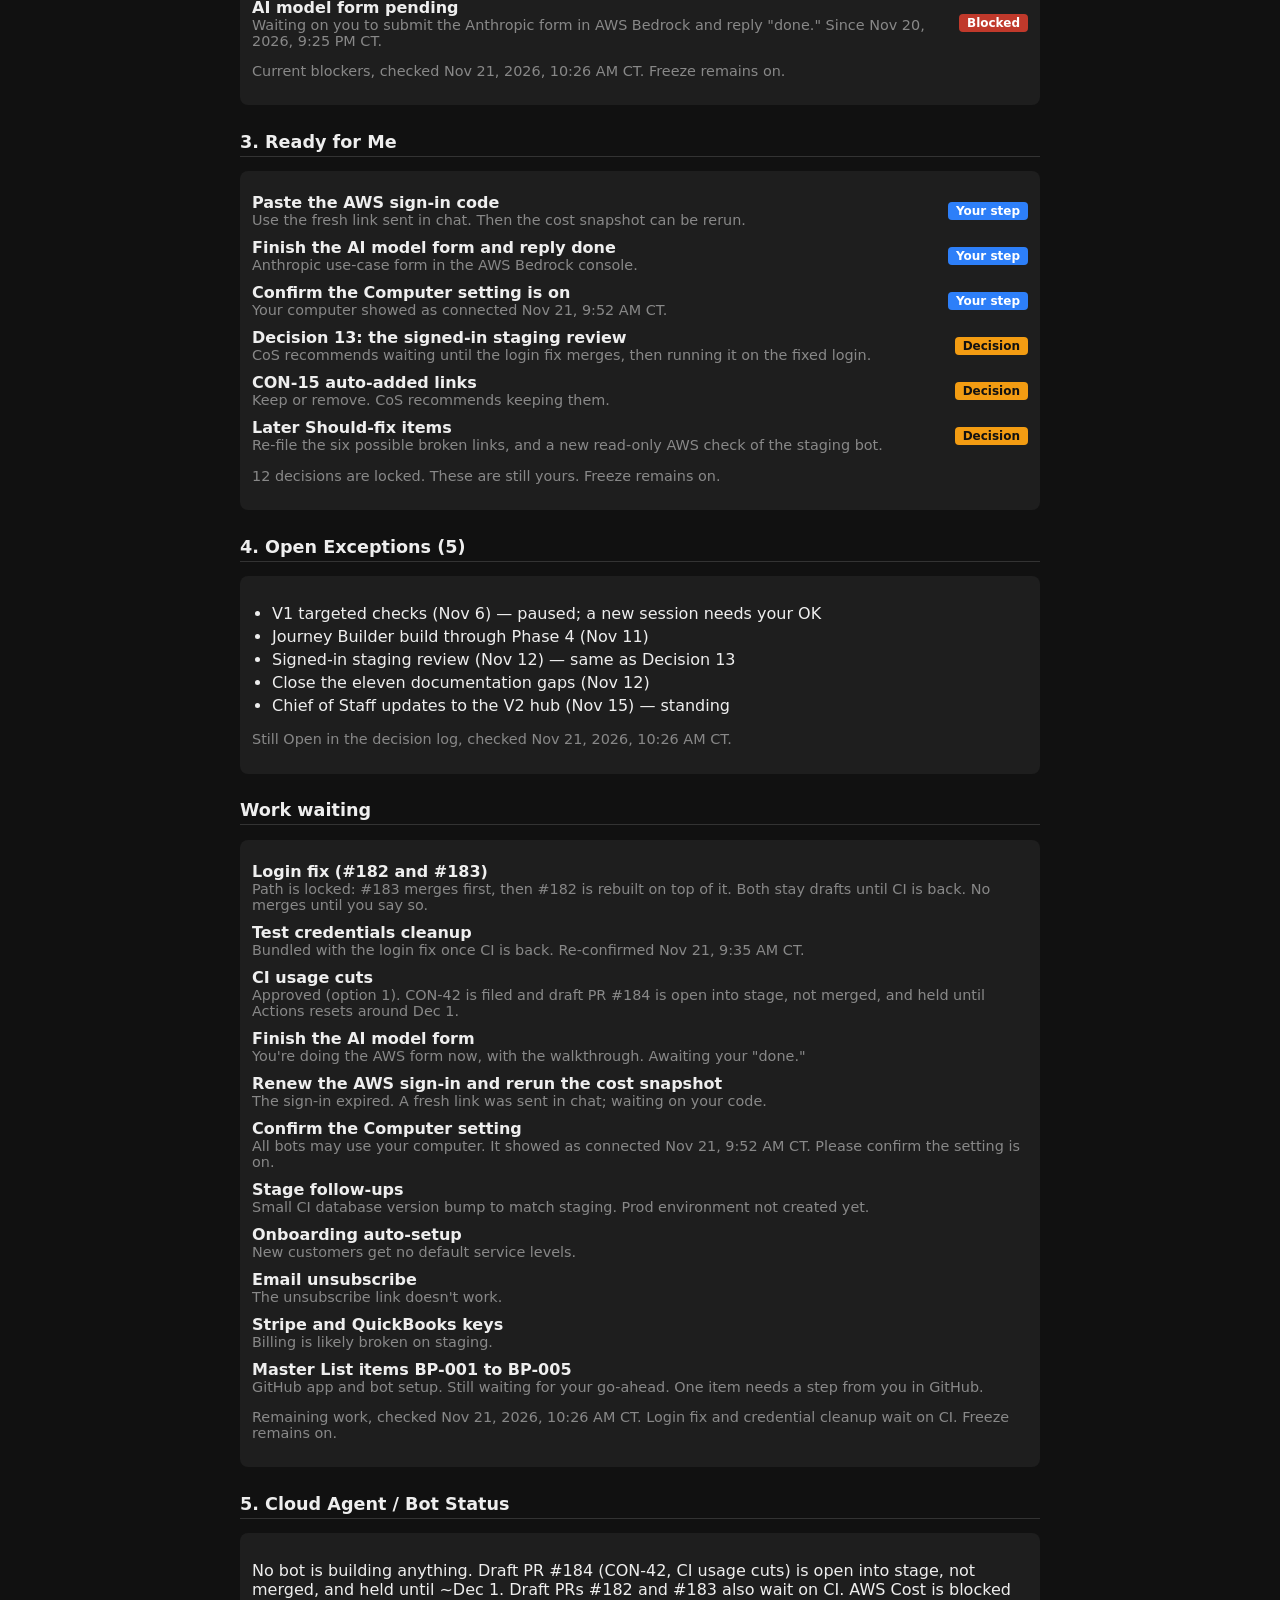
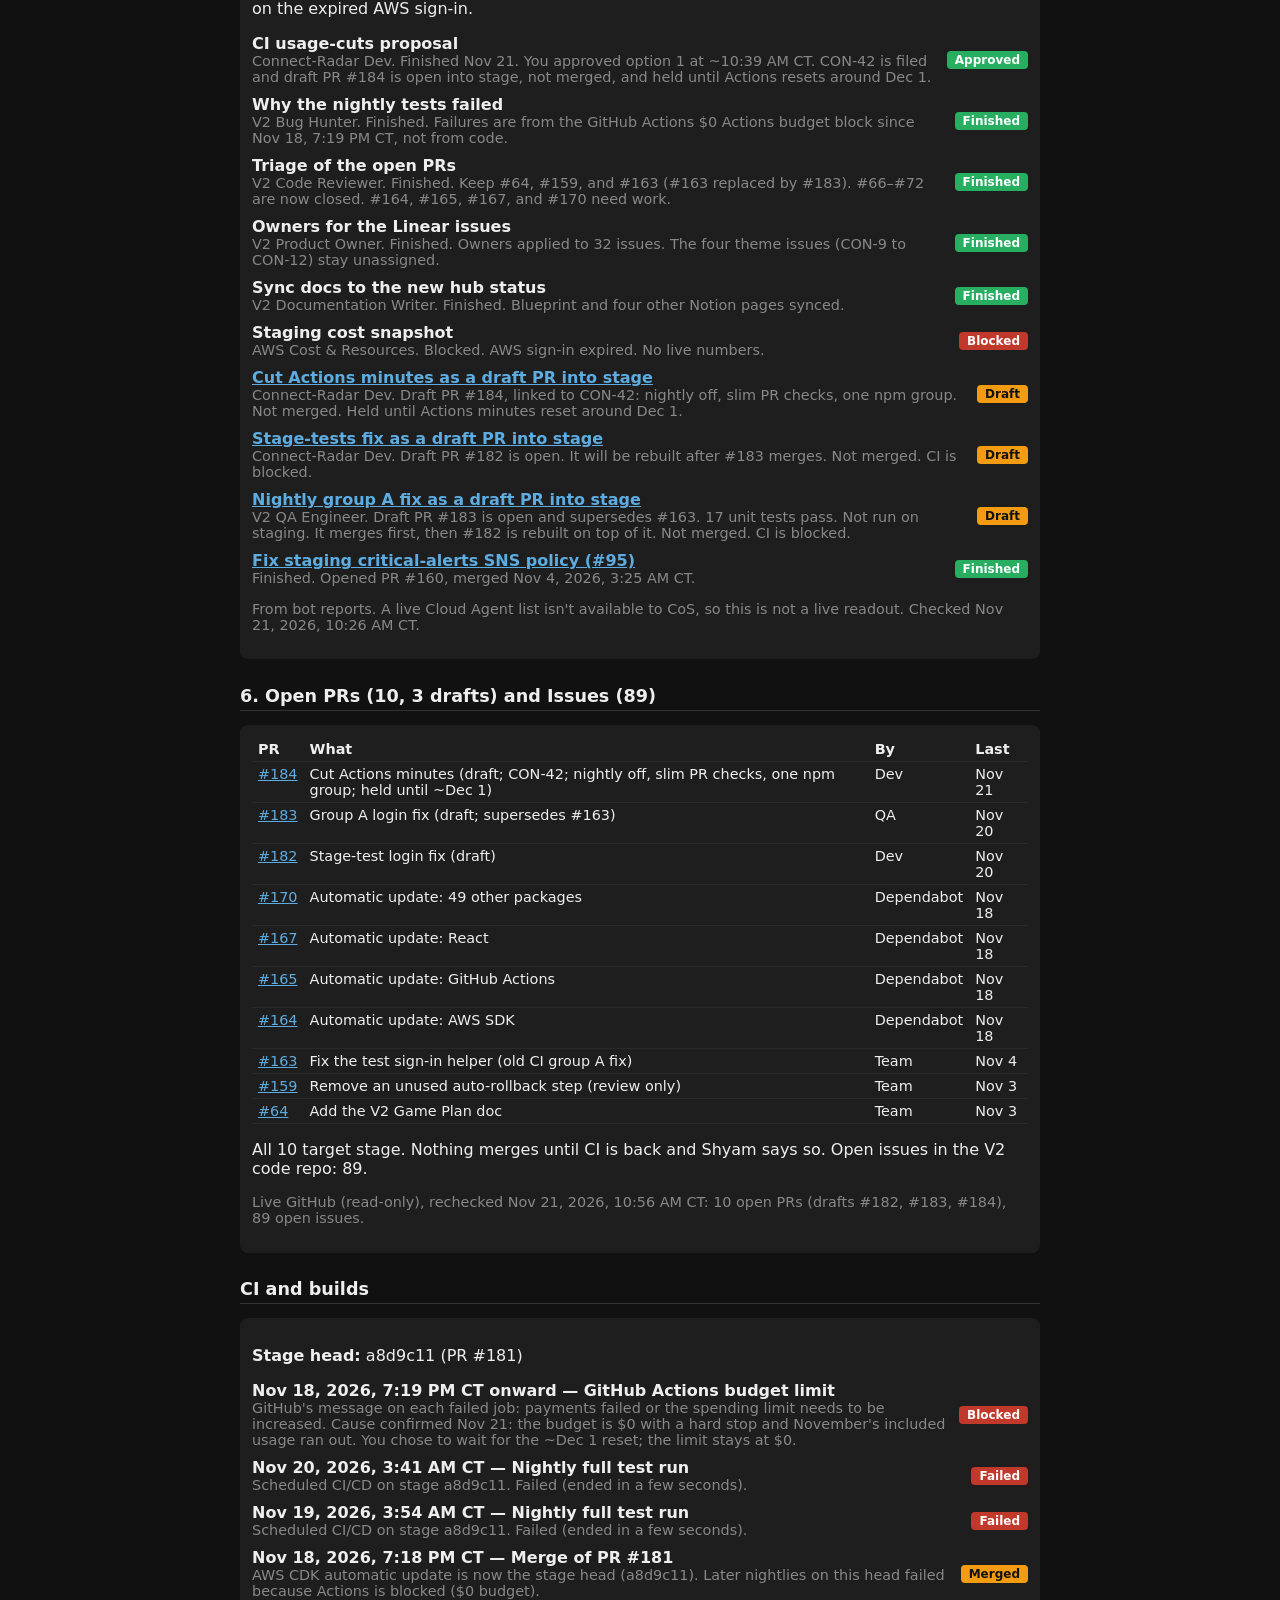
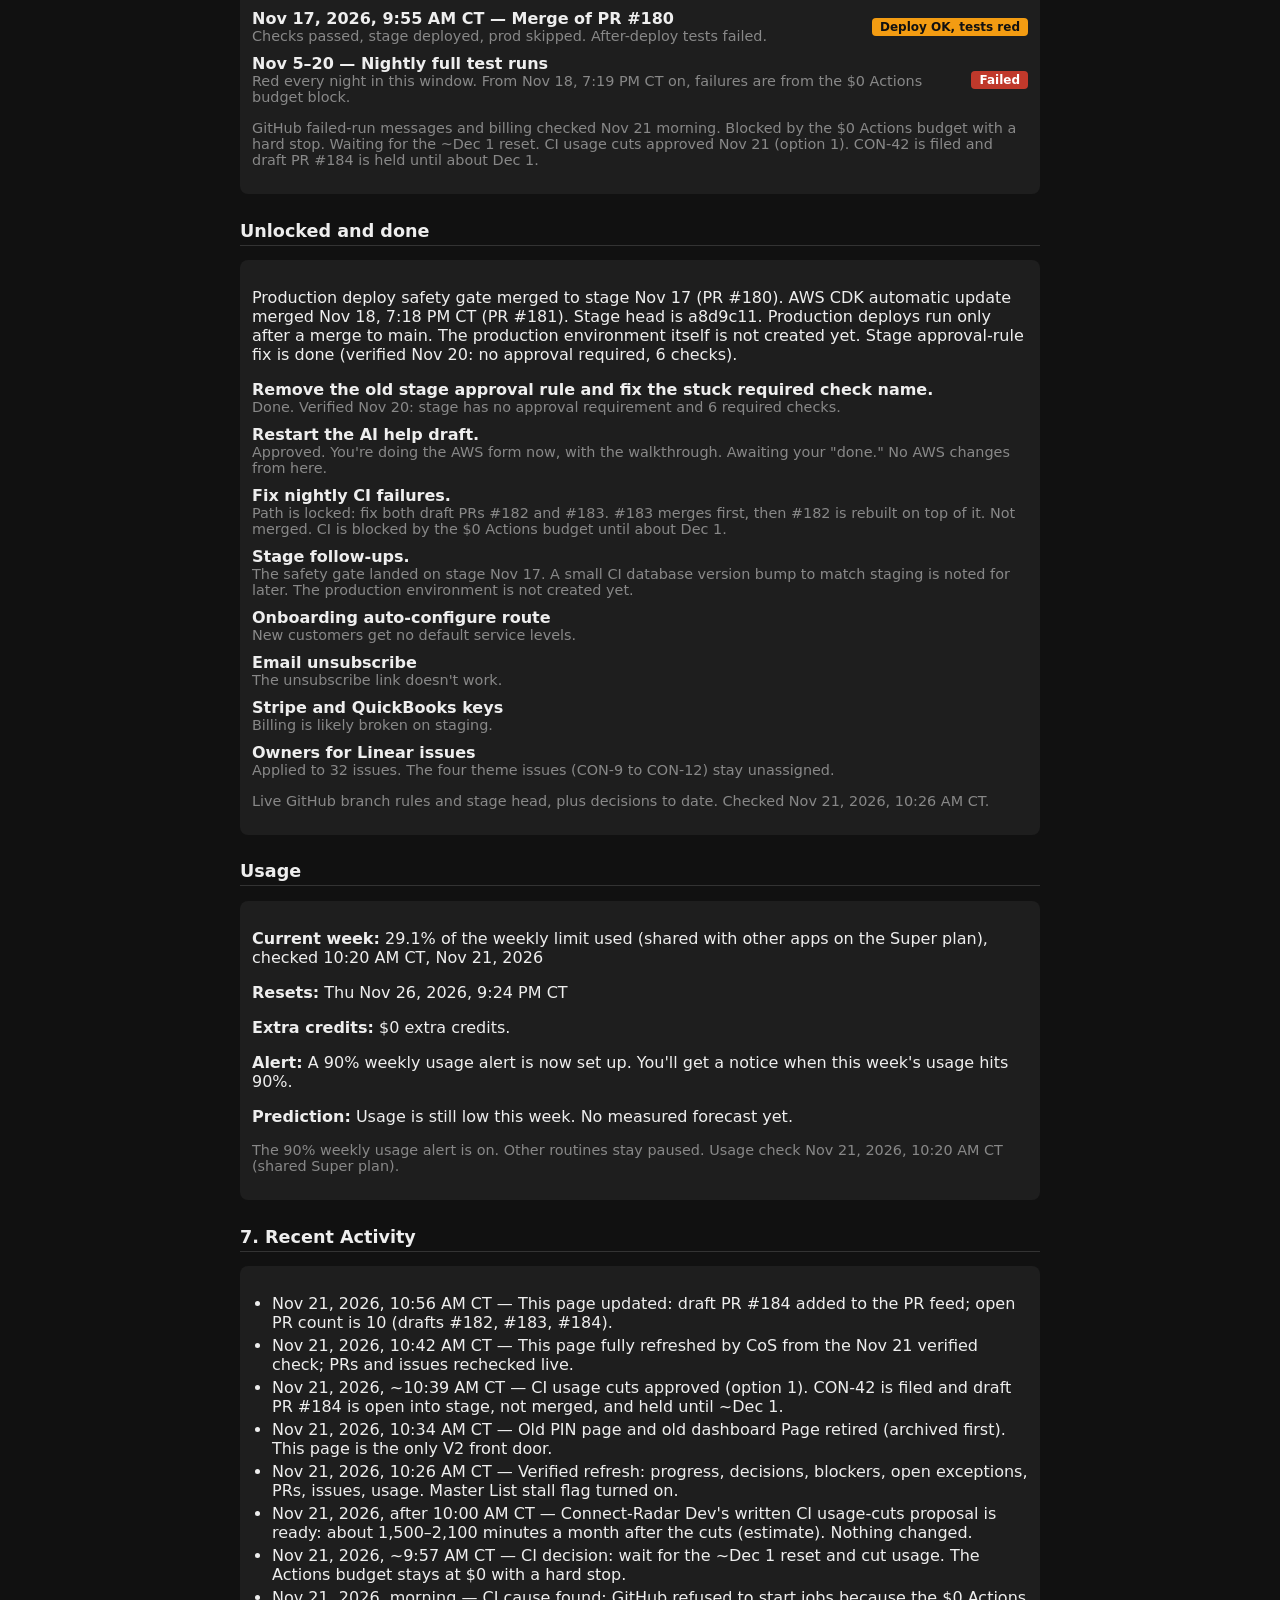
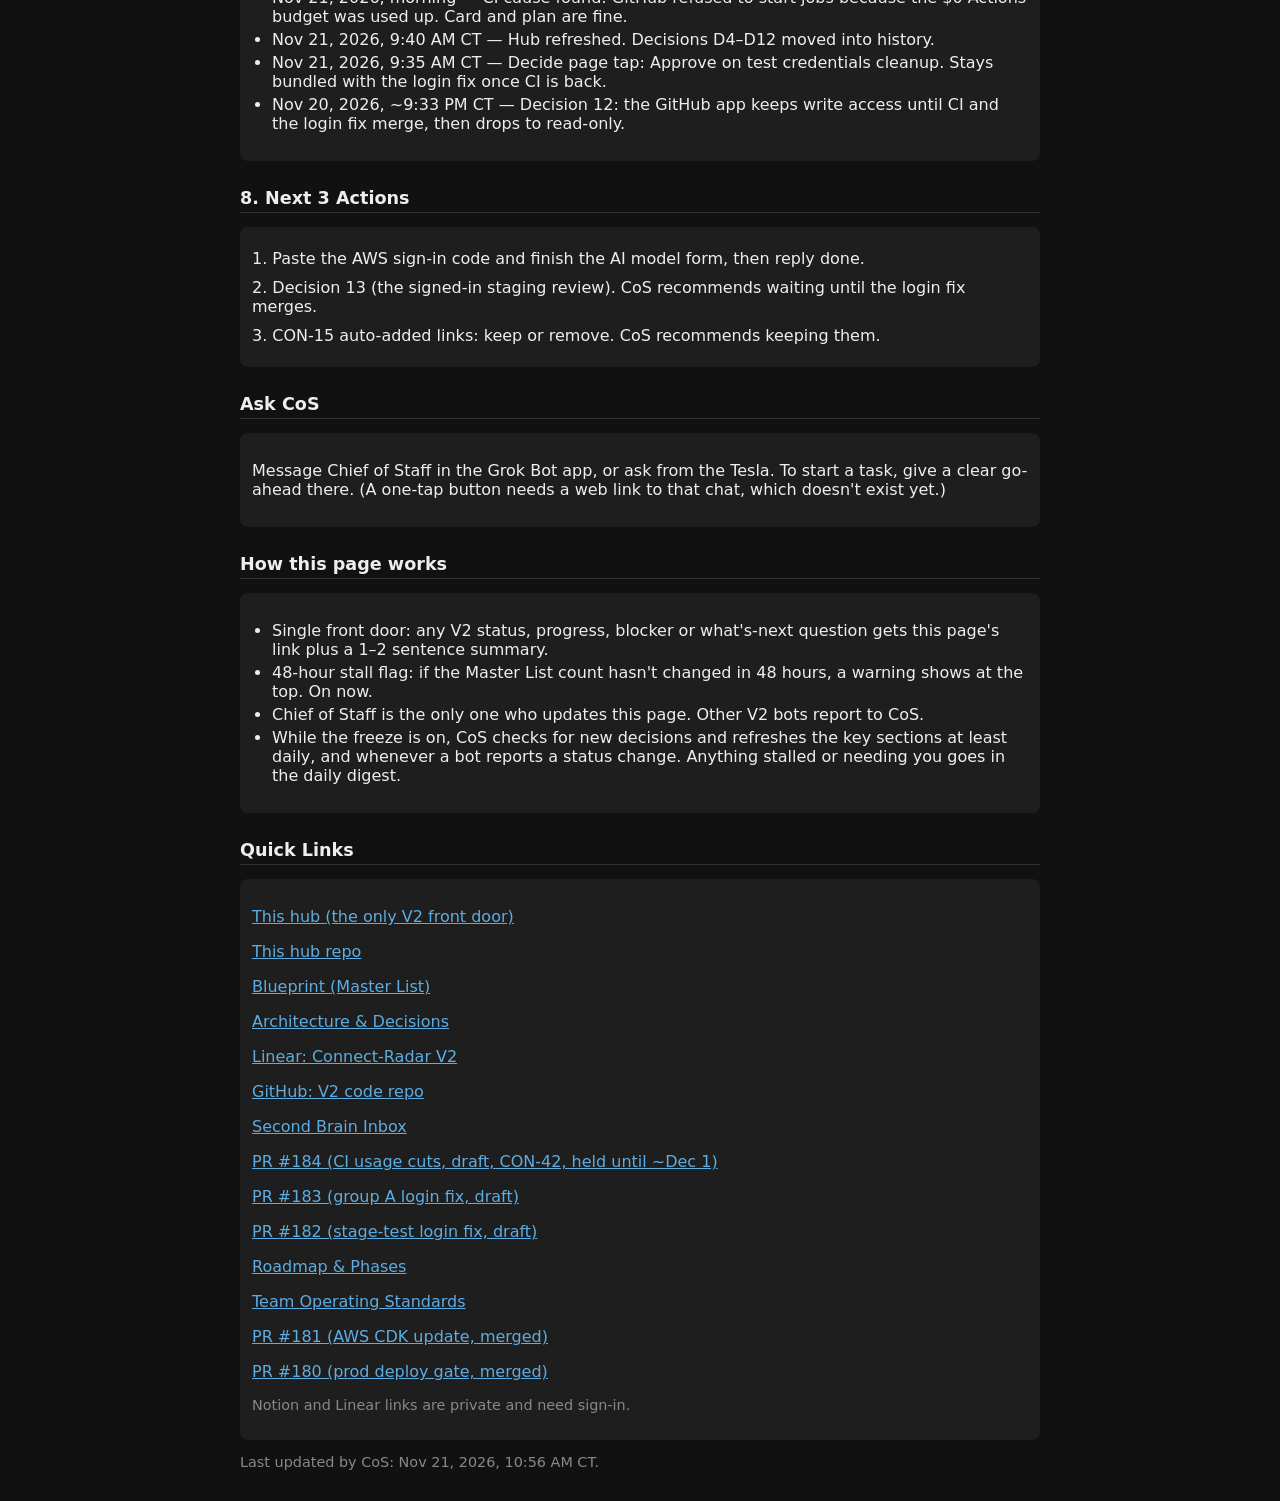
==== commit 2d0fdc86: "hub: add draft PR #184 (CON-42), update open PR count, reword parked button flow" ====
--- a/index.html
+++ b/index.html
@@ -53,9 +53,9 @@
 <p class="muted">Public summary. Details are in the private Notion page. <a href="https://app.notion.com/p/41957419b0fb8175ba10e2ddb60ef656">Details (private, sign-in required)</a></p>
 
 <div class="card alert" id="cos-stamp">
-  <p><strong>Last updated by CoS:</strong> Nov 21, 2026, 10:42 AM CT</p>
+  <p><strong>Last updated by CoS:</strong> Nov 21, 2026, 10:56 AM CT</p>
   <p><strong>&#9888; Stalled:</strong> Master List progress hasn&#x27;t moved since Nov 10, 2026 (more than 48 hours): still 30 of 1,054.</p>
-  <p>10 decisions waiting · 5 open exceptions · 9 open PRs in the V2 code repo (2 drafts) · 89 open issues · GitHub Actions blocked until about Dec 1.</p>
+  <p>10 decisions waiting · 5 open exceptions · 10 open PRs in the V2 code repo (3 drafts) · 89 open issues · GitHub Actions blocked until about Dec 1.</p>
   <p class="muted">Freeze is on in practice: nothing starts or merges without Shyam's go-ahead. This page is the only V2 dashboard; the old PIN page and old dashboard Page were retired Nov 21, 2026.</p>
 </div>
 
@@ -78,14 +78,14 @@
   <div class="item">
     <div class="item-text">
       <strong>GitHub Actions</strong>
-      <div class="muted">Blocked since Nov 18, 2026, 7:19 PM CT. Cause confirmed Nov 21: the Actions budget is $0 with a hard stop, and November&#x27;s included usage ran out. You chose to wait for the reset around Dec 1 and cut usage (cuts approved Nov 21). The limit stays at $0.</div>
+      <div class="muted">Blocked since Nov 18, 2026, 7:19 PM CT. Cause confirmed Nov 21: the Actions budget is $0 with a hard stop, and November&#x27;s included usage ran out. You chose to wait for the reset around Dec 1 and cut usage (cuts approved Nov 21). CON-42 is filed and draft PR #184 is held until about Dec 1. The limit stays at $0.</div>
     </div>
     <span class="tone danger">Blocked until ~Dec 1</span>
   </div>
   <div class="item">
     <div class="item-text">
       <strong>CI usage cuts</strong>
-      <div class="muted">Approved Nov 21, ~10:39 AM CT (option 1): nightly off, slimmer PR checks (all 6 required checks still run), merged Dependabot groups. About 1,500 minutes a month vs 3,000 included (estimate). Product Owner is filing one Linear issue; Connect-Radar Dev is making the change. Can&#x27;t merge until Actions resets around Dec 1.</div>
+      <div class="muted">Approved Nov 21, ~10:39 AM CT (option 1): nightly off, slimmer PR checks (all 6 required checks still run), merged Dependabot groups. About 1,500 minutes a month vs 3,000 included (estimate). CON-42 is filed and draft PR #184 (nightly off, slim PR checks, one npm group) is open into stage, not merged, and held until Actions minutes reset around Dec 1.</div>
     </div>
     <span class="tone success">Approved</span>
   </div>
@@ -241,7 +241,7 @@
   <div class="item">
     <div class="item-text">
       <strong><span class="badge nice">Nice-to-have</span> Hub button flow</strong>
-      <div class="muted">Old hub buttons open a GitHub login and aren&#x27;t used. Waiting: Parked.</div>
+      <div class="muted">Old hub buttons aren&#x27;t used. Buttons open a pre-filled GitHub issue that Shyam submits. Waiting: Parked.</div>
     </div>
     <div class="actions"><a class="btn small approve" href="https://github.com/Connect-Radar/v2-one-stop-shop/issues/new?title=Decision%3A%20Hub%20button%20flow%20-%20Approve&#38;body=Decision%3A%20Hub%20button%20flow%0AChoice%3A%20Approve%0A%0AModify%20notes%3A%0A%0ARecorded%20via%20One-Stop%20Shop%3B%20CoS%20will%20log%20this%20on%20Architecture%20%26%20Decisions.%0A&#38;labels=decision">Approve</a> <a class="btn small modify" href="https://github.com/Connect-Radar/v2-one-stop-shop/issues/new?title=Decision%3A%20Hub%20button%20flow%20-%20Modify&#38;body=Decision%3A%20Hub%20button%20flow%0AChoice%3A%20Modify%0A%0AModify%20notes%3A%0A%0ARecorded%20via%20One-Stop%20Shop%3B%20CoS%20will%20log%20this%20on%20Architecture%20%26%20Decisions.%0A&#38;labels=decision">Modify</a> <a class="btn small defer" href="https://github.com/Connect-Radar/v2-one-stop-shop/issues/new?title=Decision%3A%20Hub%20button%20flow%20-%20Defer&#38;body=Decision%3A%20Hub%20button%20flow%0AChoice%3A%20Defer%0A%0AModify%20notes%3A%0A%0ARecorded%20via%20One-Stop%20Shop%3B%20CoS%20will%20log%20this%20on%20Architecture%20%26%20Decisions.%0A&#38;labels=decision">Defer</a></div>
   </div>
@@ -285,7 +285,7 @@
 <h2>Decision history</h2>
 <div class="card">
   <ul>
-    <li>Nov 21, 2026, ~10:39 AM CT — CI usage cuts — Approved, option 1: nightly off, slim PR checks, merged Dependabot groups. Product Owner is filing one Linear issue and Connect-Radar Dev is making the change. It can&#x27;t merge until GitHub Actions resets around Dec 1. <span class="muted">(Chat with Chief of Staff)</span></li>
+    <li>Nov 21, 2026, ~10:39 AM CT — CI usage cuts — Approved, option 1: nightly off, slim PR checks, merged Dependabot groups. CON-42 is filed and draft PR #184 is open into stage, not merged, and held until GitHub Actions resets around Dec 1. <span class="muted">(Chat with Chief of Staff)</span></li>
     <li>Nov 21, 2026, 10:32 AM CT — Retire the old PIN page and the old dashboard Page. This GitHub Pages hub is now the only V2 front door. <span class="muted">(Chat with Chief of Staff)</span></li>
     <li>Nov 21, 2026, ~9:57 AM CT — GitHub Actions: cause confirmed as the $0 budget with a hard stop. You chose to wait for the ~Dec 1 reset and cut usage so the free amount lasts. The limit stays at $0. No workflow changes until you approve the drafted cuts. <span class="muted">(Chat with Chief of Staff)</span></li>
     <li>Nov 21, 2026, 9:35 AM CT — Test credentials cleanup re-confirmed on the decide page (Approve). Cleanup stays bundled with the login fix once CI is back. <span class="muted">(Decide page)</span></li>
@@ -327,7 +327,7 @@
   <div class="item">
     <div class="item-text">
       <strong>GitHub Actions blocked by the $0 budget</strong>
-      <div class="muted">November&#x27;s included Actions usage ran out and the budget is $0 with a hard stop, so GitHub won&#x27;t start any job. You chose not to raise it: wait for the reset around Dec 1 and cut usage. Nothing can merge until then. Since Nov 18, 2026, 7:19 PM CT.</div>
+      <div class="muted">November&#x27;s included Actions usage ran out and the budget is $0 with a hard stop, so GitHub won&#x27;t start any job. You chose not to raise it: wait for the reset around Dec 1 and cut usage. CON-42 is filed and draft PR #184 is held until about Dec 1. Nothing can merge until then. Since Nov 18, 2026, 7:19 PM CT.</div>
     </div>
     <span class="tone danger">Blocked</span>
   </div>
@@ -431,7 +431,7 @@
   <div class="item">
     <div class="item-text">
       <strong>CI usage cuts</strong>
-      <div class="muted">Approved (option 1). Product Owner is filing one Linear issue; Connect-Radar Dev is making the change. Can&#x27;t merge until Actions resets around Dec 1.</div>
+      <div class="muted">Approved (option 1). CON-42 is filed and draft PR #184 is open into stage, not merged, and held until Actions resets around Dec 1.</div>
     </div>
   </div>
   <div class="item">
@@ -487,11 +487,11 @@
 
 <h2>5. Cloud Agent / Bot Status</h2>
 <div class="card">
-  <p>No bot is building anything except Connect-Radar Dev, now making the approved CI usage cuts (no merge until ~Dec 1). Draft PRs #182 and #183 wait on CI. AWS Cost is blocked on the expired AWS sign-in.</p>
+  <p>No bot is building anything. Draft PR #184 (CON-42, CI usage cuts) is open into stage, not merged, and held until ~Dec 1. Draft PRs #182 and #183 also wait on CI. AWS Cost is blocked on the expired AWS sign-in.</p>
   <div class="item">
     <div class="item-text">
       <strong>CI usage-cuts proposal</strong>
-      <div class="muted">Connect-Radar Dev. Finished Nov 21. You approved option 1 at ~10:39 AM CT; Dev is now making the change. Can&#x27;t merge until Actions resets around Dec 1.</div>
+      <div class="muted">Connect-Radar Dev. Finished Nov 21. You approved option 1 at ~10:39 AM CT. CON-42 is filed and draft PR #184 is open into stage, not merged, and held until Actions resets around Dec 1.</div>
     </div>
     <span class="tone success">Approved</span>
   </div>
@@ -504,7 +504,7 @@
   </div>
   <div class="item">
     <div class="item-text">
-      <strong>Triage of the 14 open PRs</strong>
+      <strong>Triage of the open PRs</strong>
       <div class="muted">V2 Code Reviewer. Finished. Keep #64, #159, and #163 (#163 replaced by #183). #66–#72 are now closed. #164, #165, #167, and #170 need work.</div>
     </div>
     <span class="tone success">Finished</span>
@@ -532,6 +532,13 @@
   </div>
   <div class="item">
     <div class="item-text">
+      <strong><a href="https://github.com/Connect-Radar/connect-radar-v2/pull/184">Cut Actions minutes as a draft PR into stage</a></strong>
+      <div class="muted">Connect-Radar Dev. Draft PR #184, linked to CON-42: nightly off, slim PR checks, one npm group. Not merged. Held until Actions minutes reset around Dec 1.</div>
+    </div>
+    <span class="tone warning">Draft</span>
+  </div>
+  <div class="item">
+    <div class="item-text">
       <strong><a href="https://github.com/Connect-Radar/connect-radar-v2/pull/182">Stage-tests fix as a draft PR into stage</a></strong>
       <div class="muted">Connect-Radar Dev. Draft PR #182 is open. It will be rebuilt after #183 merges. Not merged. CI is blocked.</div>
     </div>
@@ -554,10 +561,11 @@
   <p class="muted">From bot reports. A live Cloud Agent list isn&#x27;t available to CoS, so this is not a live readout. Checked Nov 21, 2026, 10:26 AM CT.</p>
 </div>
 
-<h2>6. Open PRs (9, 2 drafts) and Issues (89)</h2>
+<h2>6. Open PRs (10, 3 drafts) and Issues (89)</h2>
 <div class="card">
   <table>
     <tr><th>PR</th><th>What</th><th>By</th><th>Last</th></tr>
+    <tr><td><a href="https://github.com/Connect-Radar/connect-radar-v2/pull/184">#184</a></td><td>Cut Actions minutes (draft; CON-42; nightly off, slim PR checks, one npm group; held until ~Dec 1)</td><td>Dev</td><td>Nov 21</td></tr>
     <tr><td><a href="https://github.com/Connect-Radar/connect-radar-v2/pull/183">#183</a></td><td>Group A login fix (draft; supersedes #163)</td><td>QA</td><td>Nov 20</td></tr>
     <tr><td><a href="https://github.com/Connect-Radar/connect-radar-v2/pull/182">#182</a></td><td>Stage-test login fix (draft)</td><td>Dev</td><td>Nov 20</td></tr>
     <tr><td><a href="https://github.com/Connect-Radar/connect-radar-v2/pull/170">#170</a></td><td>Automatic update: 49 other packages</td><td>Dependabot</td><td>Nov 18</td></tr>
@@ -568,8 +576,8 @@
     <tr><td><a href="https://github.com/Connect-Radar/connect-radar-v2/pull/159">#159</a></td><td>Remove an unused auto-rollback step (review only)</td><td>Team</td><td>Nov 3</td></tr>
     <tr><td><a href="https://github.com/Connect-Radar/connect-radar-v2/pull/64">#64</a></td><td>Add the V2 Game Plan doc</td><td>Team</td><td>Nov 3</td></tr>
   </table>
-  <p>All 9 target stage. Nothing merges until CI is back and Shyam says so. Open issues in the V2 code repo: 89.</p>
-  <p class="muted">Live GitHub (read-only), rechecked Nov 21, 2026, 10:42 AM CT: 9 open PRs (drafts #182, #183), 89 open issues.</p>
+  <p>All 10 target stage. Nothing merges until CI is back and Shyam says so. Open issues in the V2 code repo: 89.</p>
+  <p class="muted">Live GitHub (read-only), rechecked Nov 21, 2026, 10:56 AM CT: 10 open PRs (drafts #182, #183, #184), 89 open issues.</p>
 </div>
 
 <h2>CI and builds</h2>
@@ -617,7 +625,7 @@
     </div>
     <span class="tone danger">Failed</span>
   </div>
-  <p class="muted">GitHub failed-run messages and billing checked Nov 21 morning. Blocked by the $0 Actions budget with a hard stop. Waiting for the ~Dec 1 reset. CI usage cuts approved Nov 21 (option 1).</p>
+  <p class="muted">GitHub failed-run messages and billing checked Nov 21 morning. Blocked by the $0 Actions budget with a hard stop. Waiting for the ~Dec 1 reset. CI usage cuts approved Nov 21 (option 1). CON-42 is filed and draft PR #184 is held until about Dec 1.</p>
 </div>
 
 <h2>Unlocked and done</h2>
@@ -687,8 +695,9 @@
 <h2>7. Recent Activity</h2>
 <div class="card">
   <ul>
+    <li>Nov 21, 2026, 10:56 AM CT — This page updated: draft PR #184 added to the PR feed; open PR count is 10 (drafts #182, #183, #184).</li>
     <li>Nov 21, 2026, 10:42 AM CT — This page fully refreshed by CoS from the Nov 21 verified check; PRs and issues rechecked live.</li>
-    <li>Nov 21, 2026, ~10:39 AM CT — CI usage cuts approved (option 1). Product Owner filing one Linear issue; Dev making the change; can&#x27;t merge until ~Dec 1.</li>
+    <li>Nov 21, 2026, ~10:39 AM CT — CI usage cuts approved (option 1). CON-42 is filed and draft PR #184 is open into stage, not merged, and held until ~Dec 1.</li>
     <li>Nov 21, 2026, 10:34 AM CT — Old PIN page and old dashboard Page retired (archived first). This page is the only V2 front door.</li>
     <li>Nov 21, 2026, 10:26 AM CT — Verified refresh: progress, decisions, blockers, open exceptions, PRs, issues, usage. Master List stall flag turned on.</li>
     <li>Nov 21, 2026, after 10:00 AM CT — Connect-Radar Dev&#x27;s written CI usage-cuts proposal is ready: about 1,500–2,100 minutes a month after the cuts (estimate). Nothing changed.</li>
@@ -737,6 +746,7 @@
   <p><a href="https://linear.app/connect-radar/project/connect-radar-v2-90872e63d581">Linear: Connect-Radar V2</a></p>
   <p><a href="https://github.com/Connect-Radar/connect-radar-v2">GitHub: V2 code repo</a></p>
   <p><a href="https://app.notion.com/p/41e57419b0fb8122b495eae7c6e7e069">Second Brain Inbox</a></p>
+  <p><a href="https://github.com/Connect-Radar/connect-radar-v2/pull/184">PR #184 (CI usage cuts, draft, CON-42, held until ~Dec 1)</a></p>
   <p><a href="https://github.com/Connect-Radar/connect-radar-v2/pull/183">PR #183 (group A login fix, draft)</a></p>
   <p><a href="https://github.com/Connect-Radar/connect-radar-v2/pull/182">PR #182 (stage-test login fix, draft)</a></p>
   <p><a href="https://app.notion.com/p/40f57419b0fb81bca692ee70fd1eb2ef">Roadmap &#38; Phases</a></p>
@@ -746,6 +756,6 @@
   <p class="muted">Notion and Linear links are private and need sign-in.</p>
 </div>
 
-<p class="muted">Last updated by CoS: Nov 21, 2026, 10:42 AM CT.</p>
+<p class="muted">Last updated by CoS: Nov 21, 2026, 10:56 AM CT.</p>
 </body>
 </html>
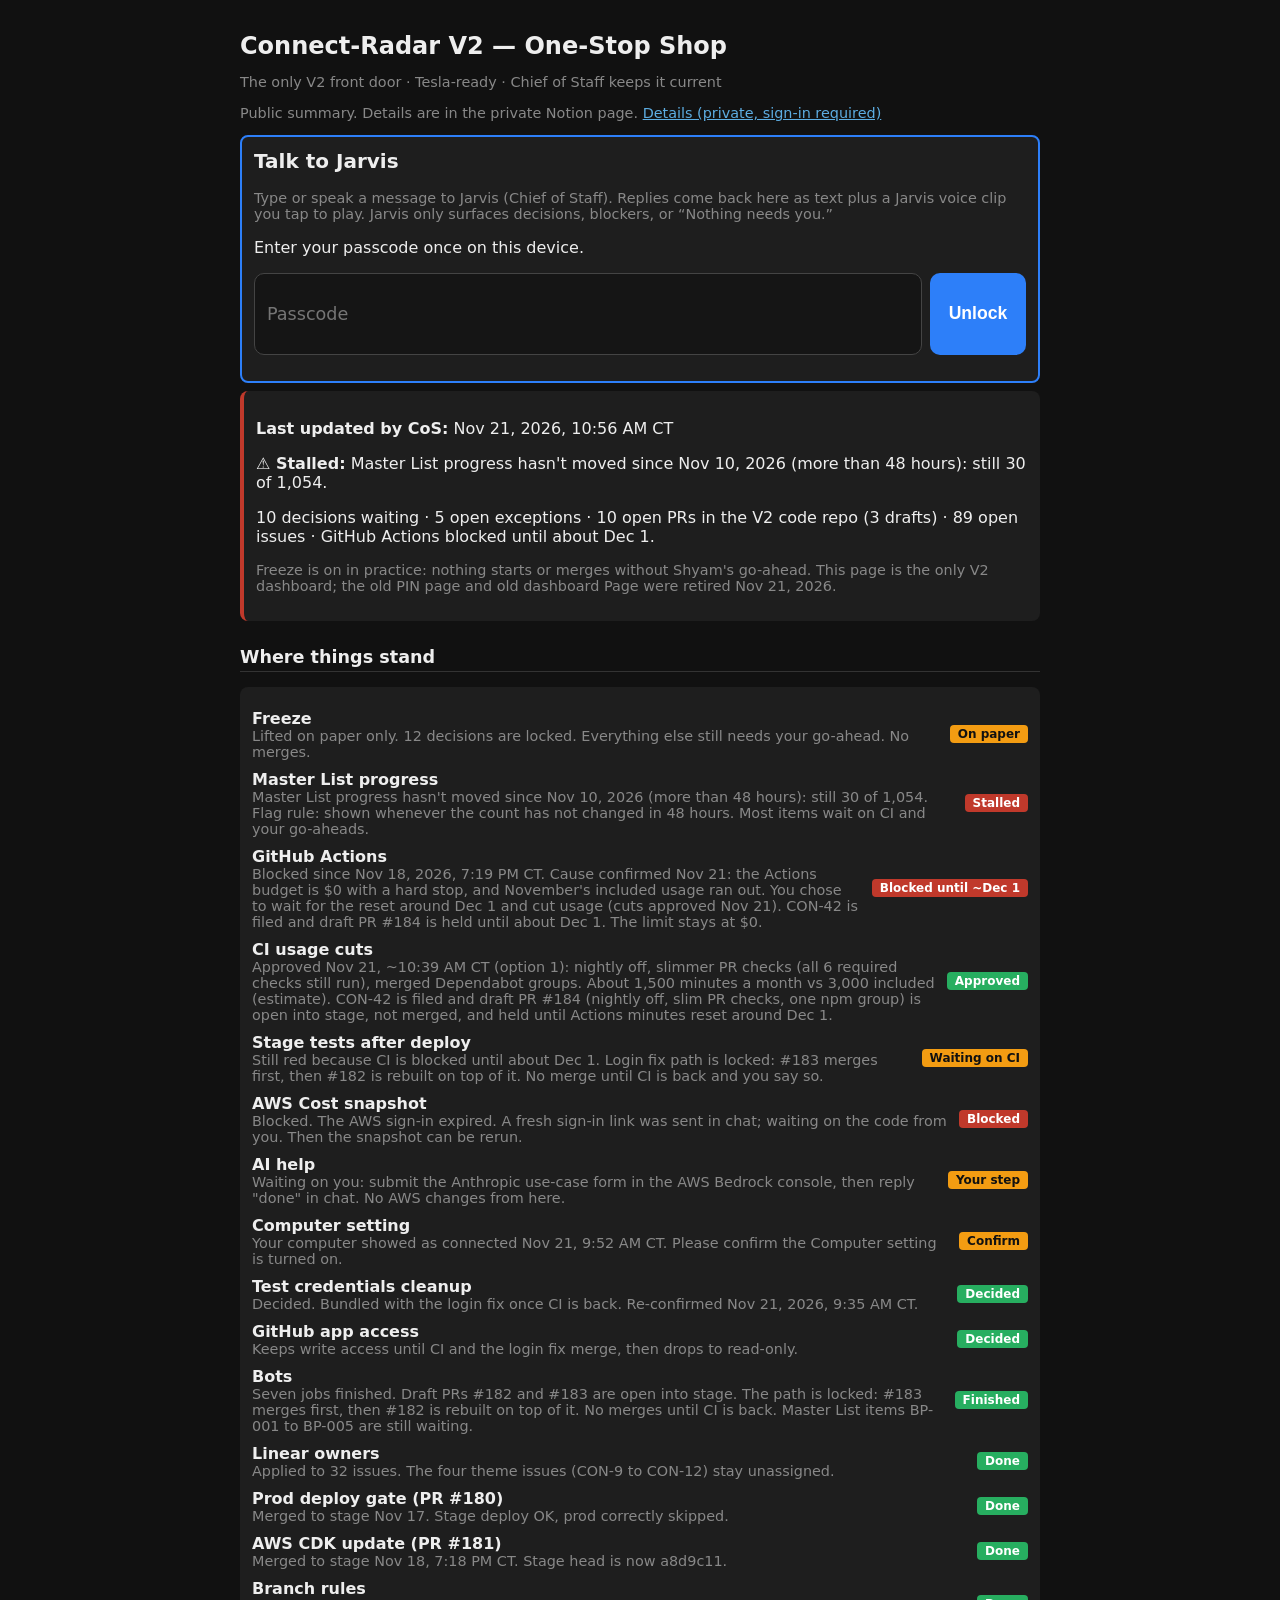
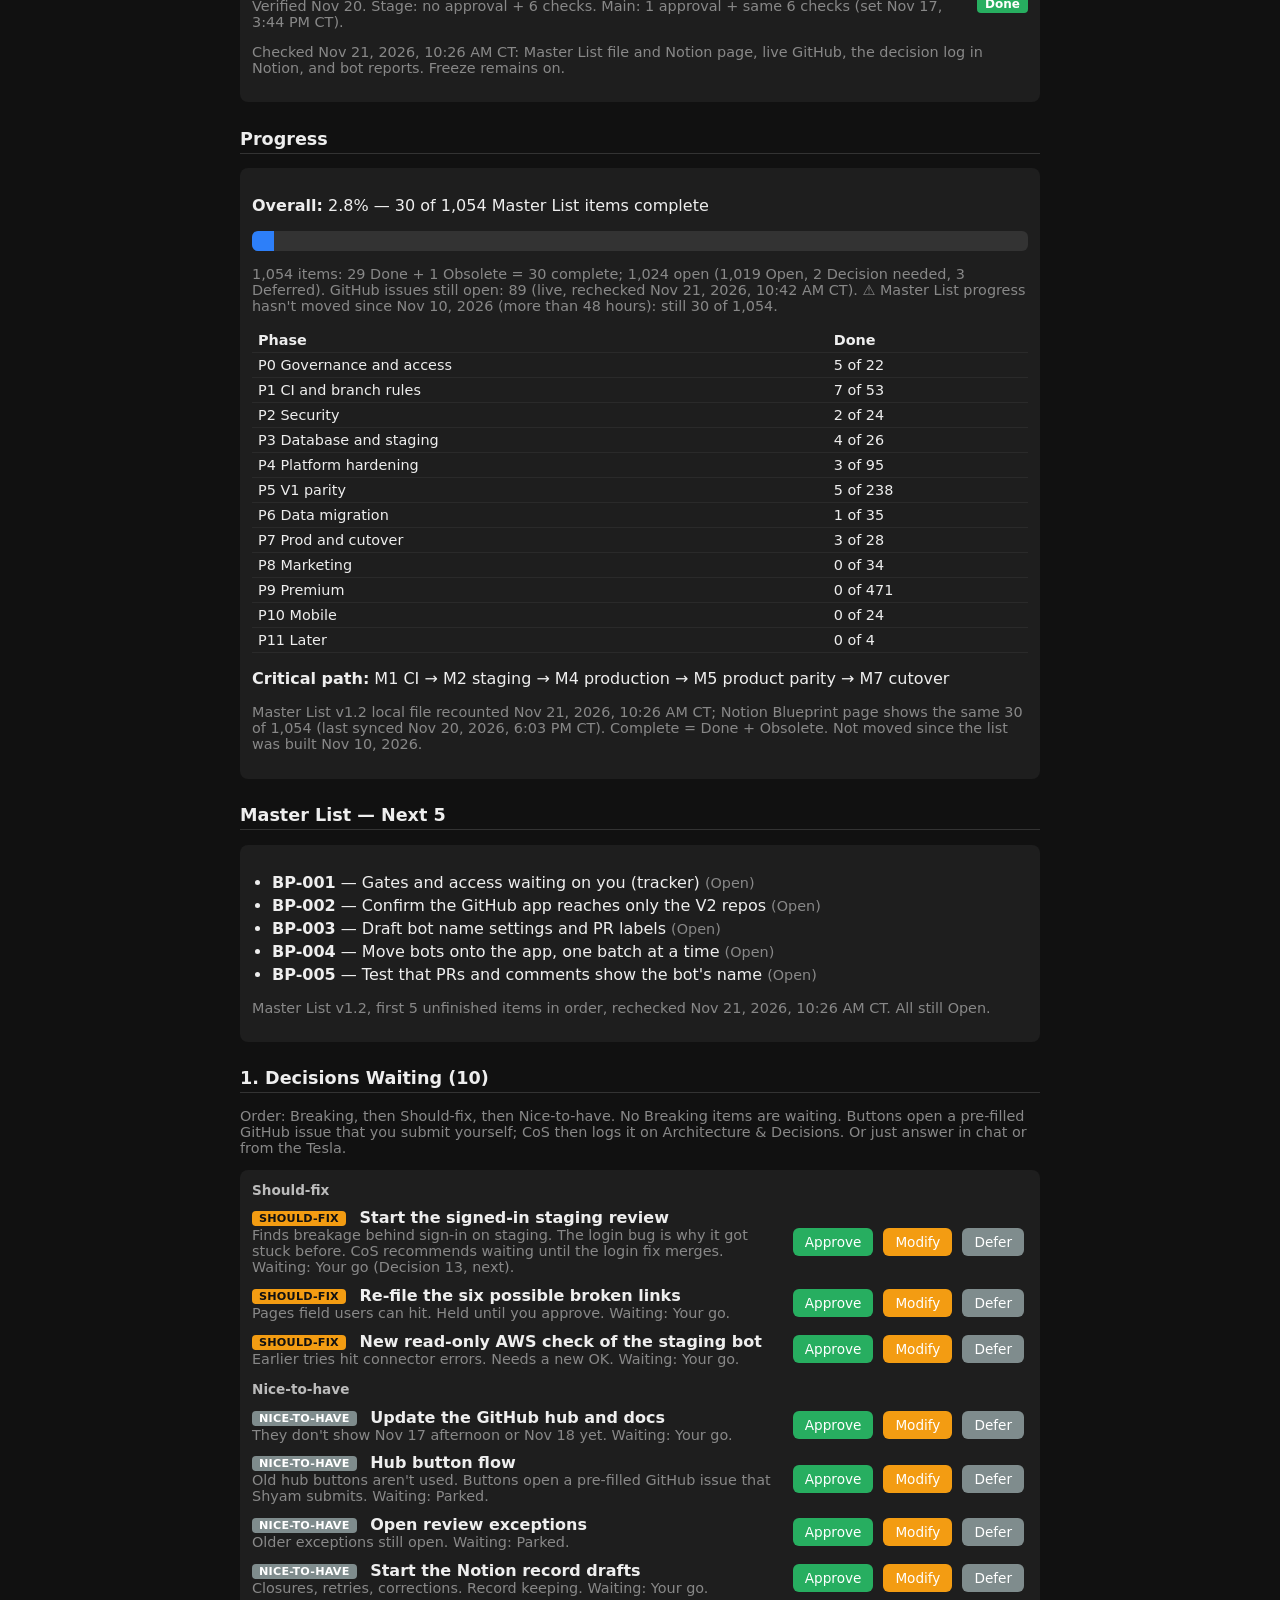
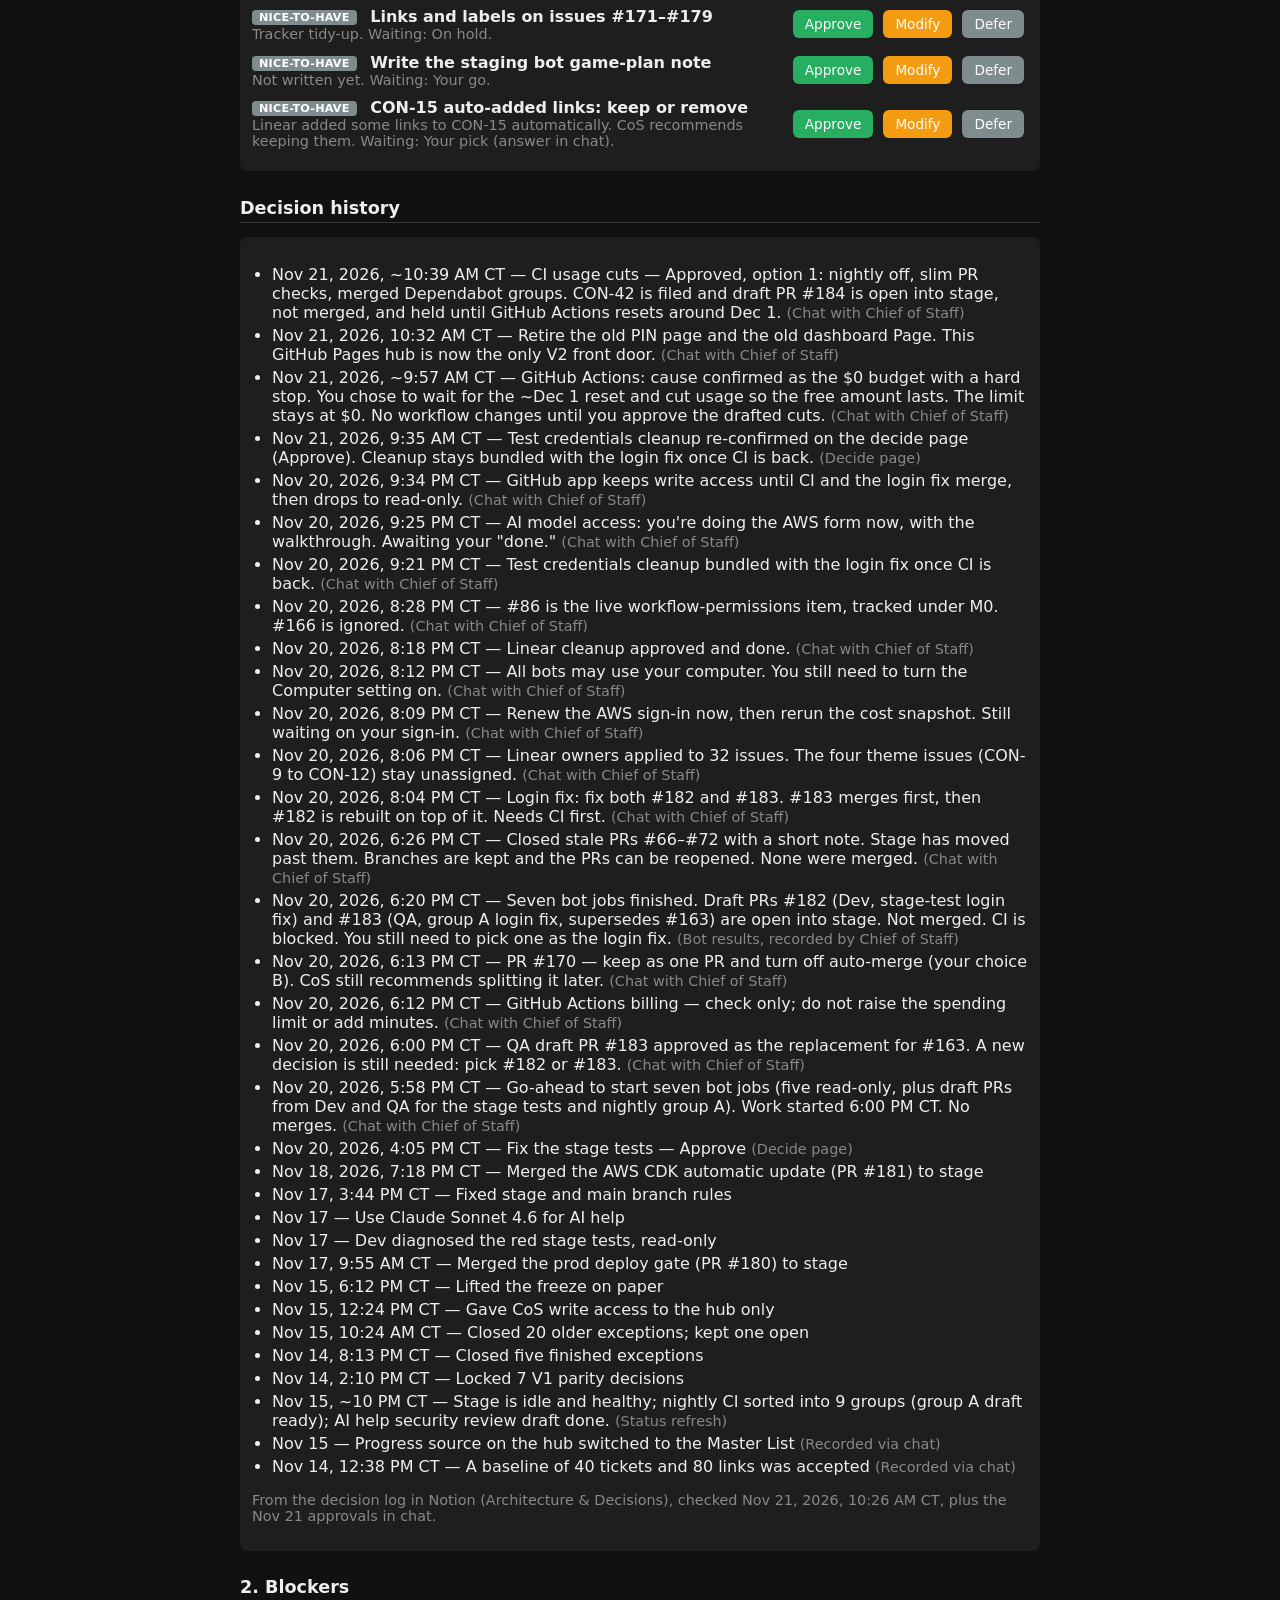
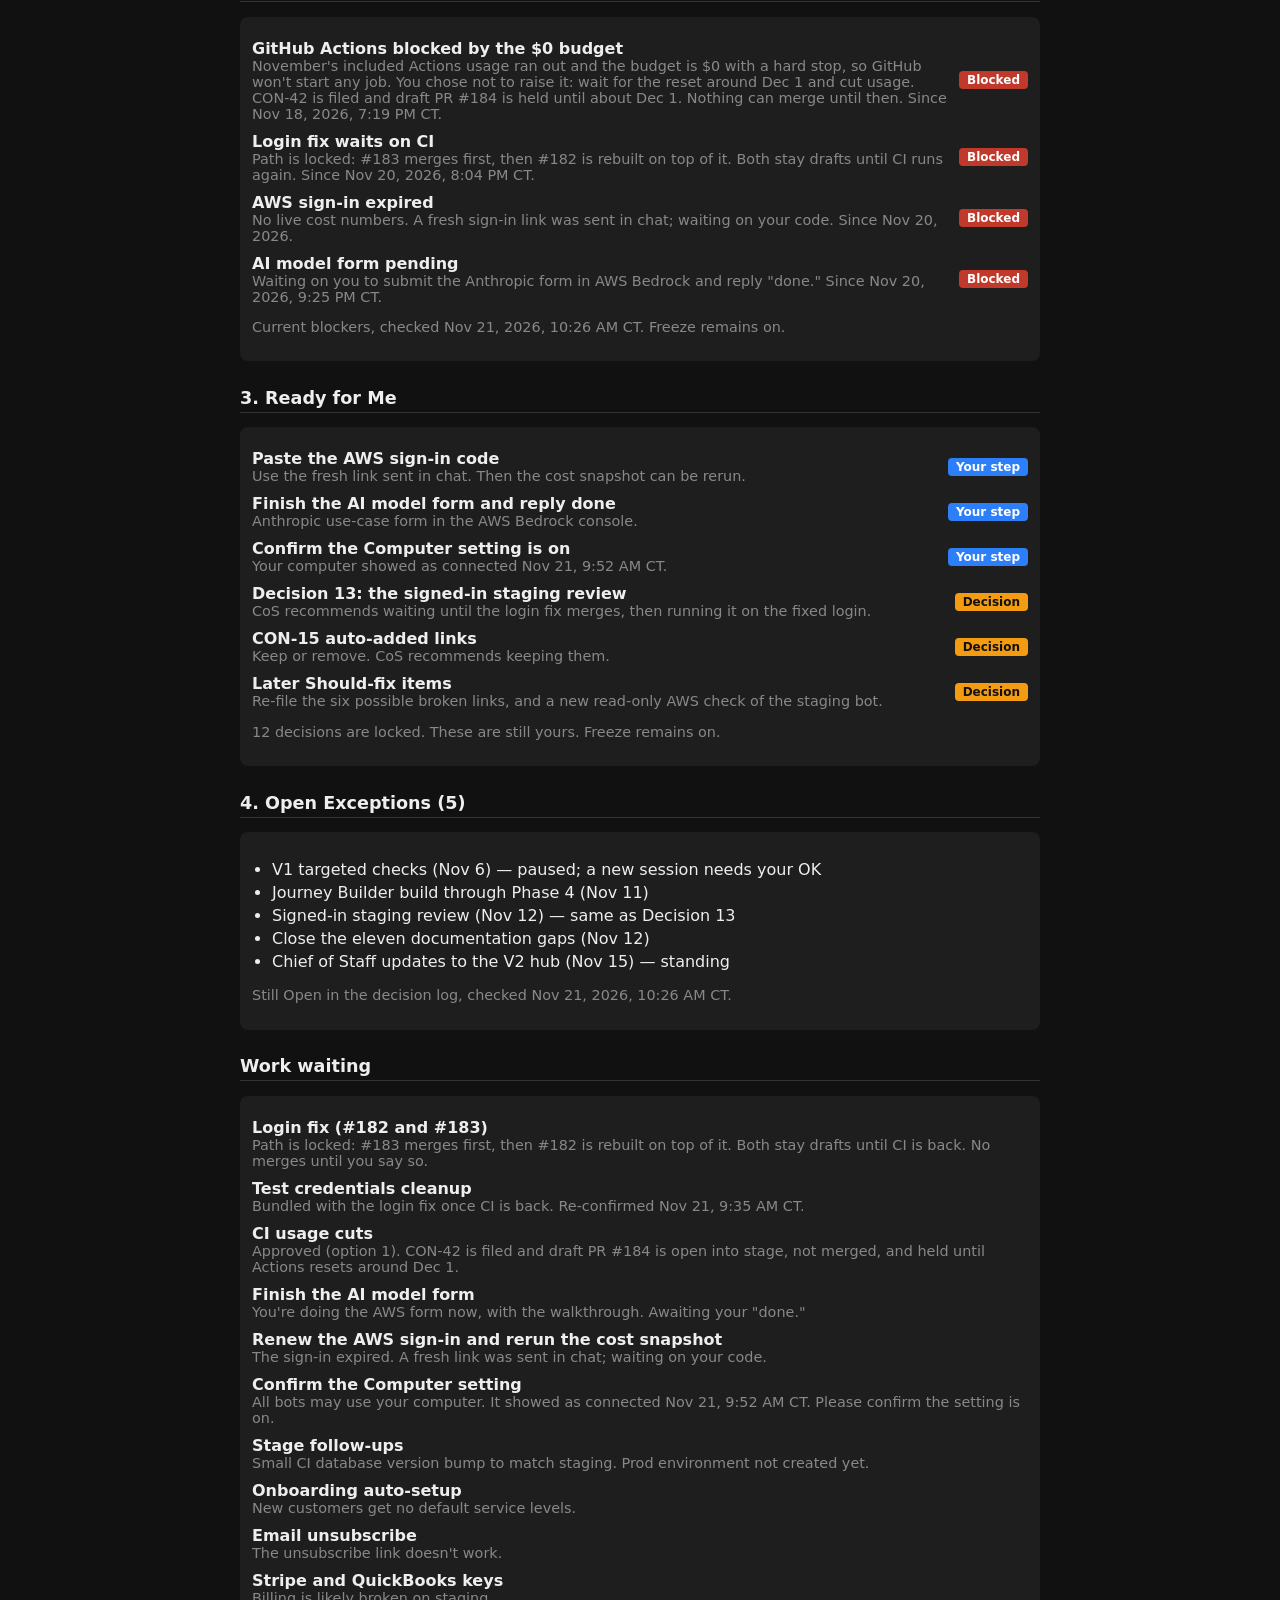
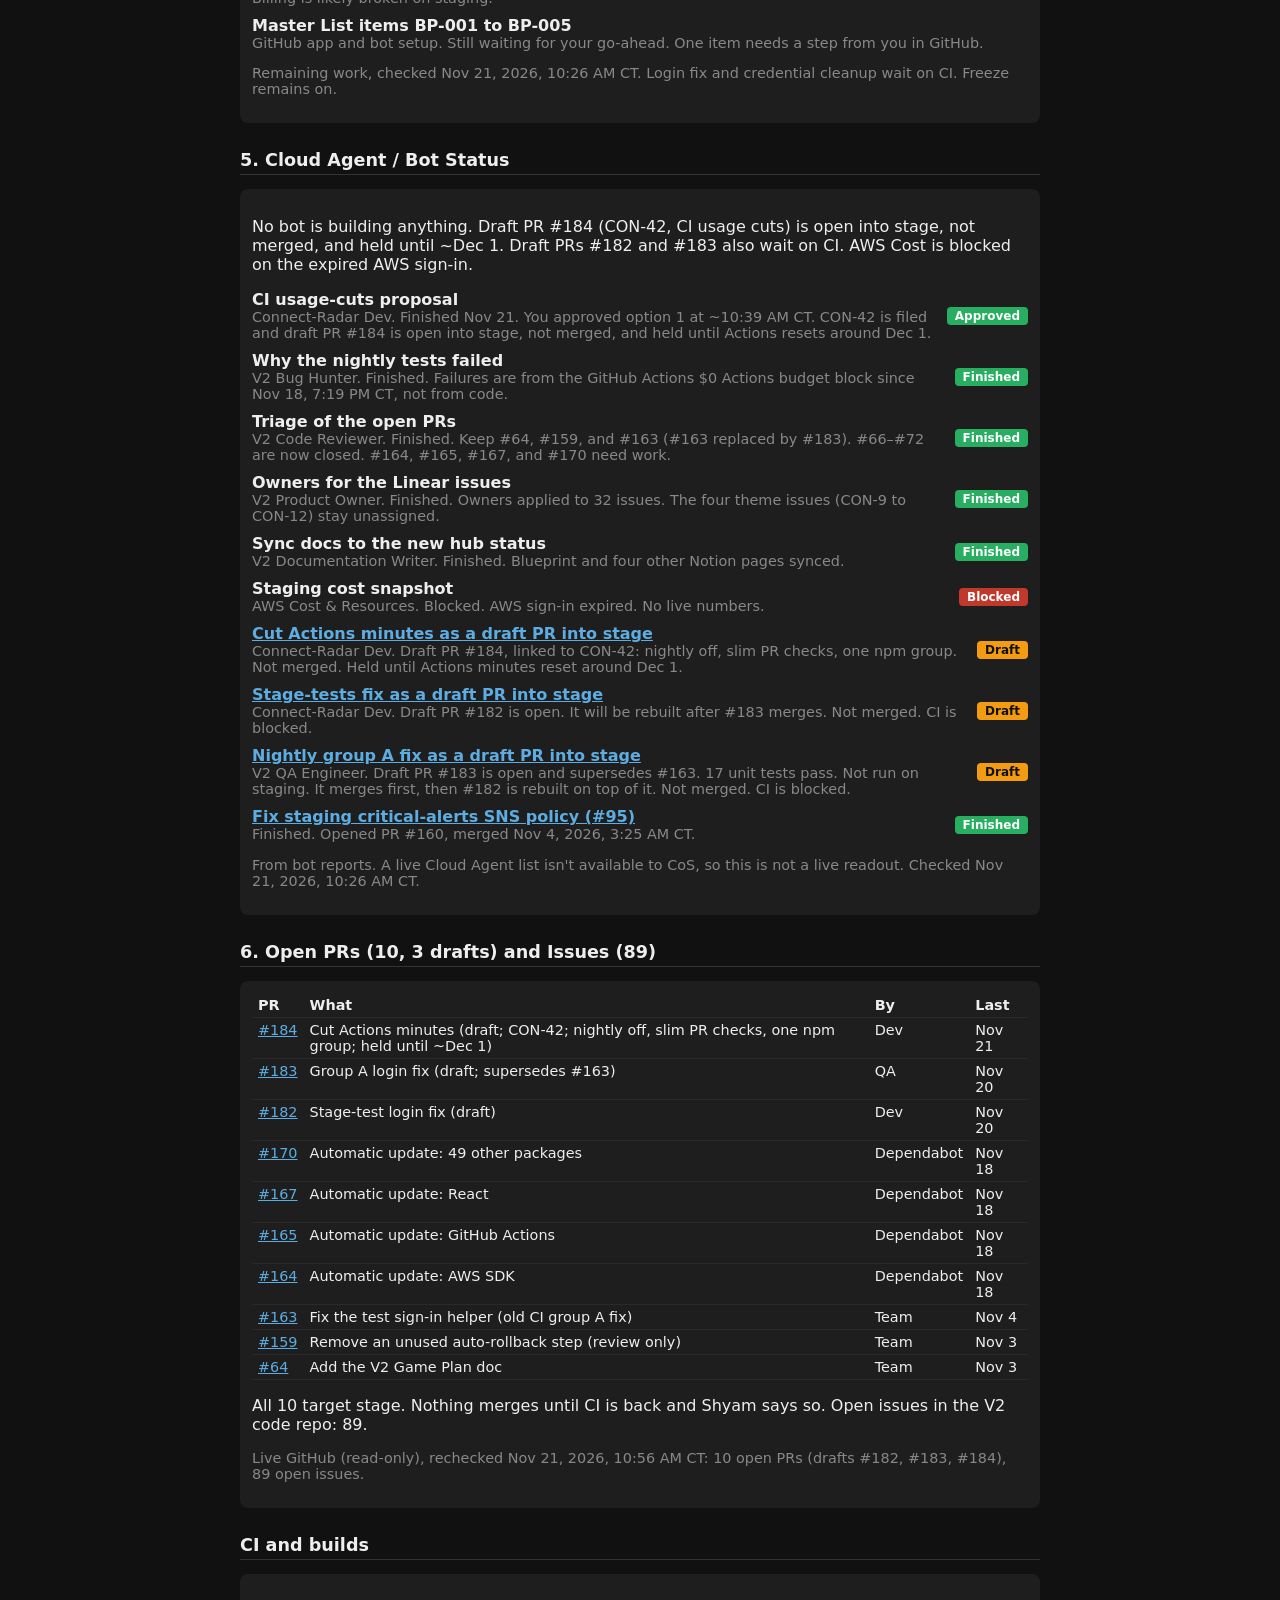
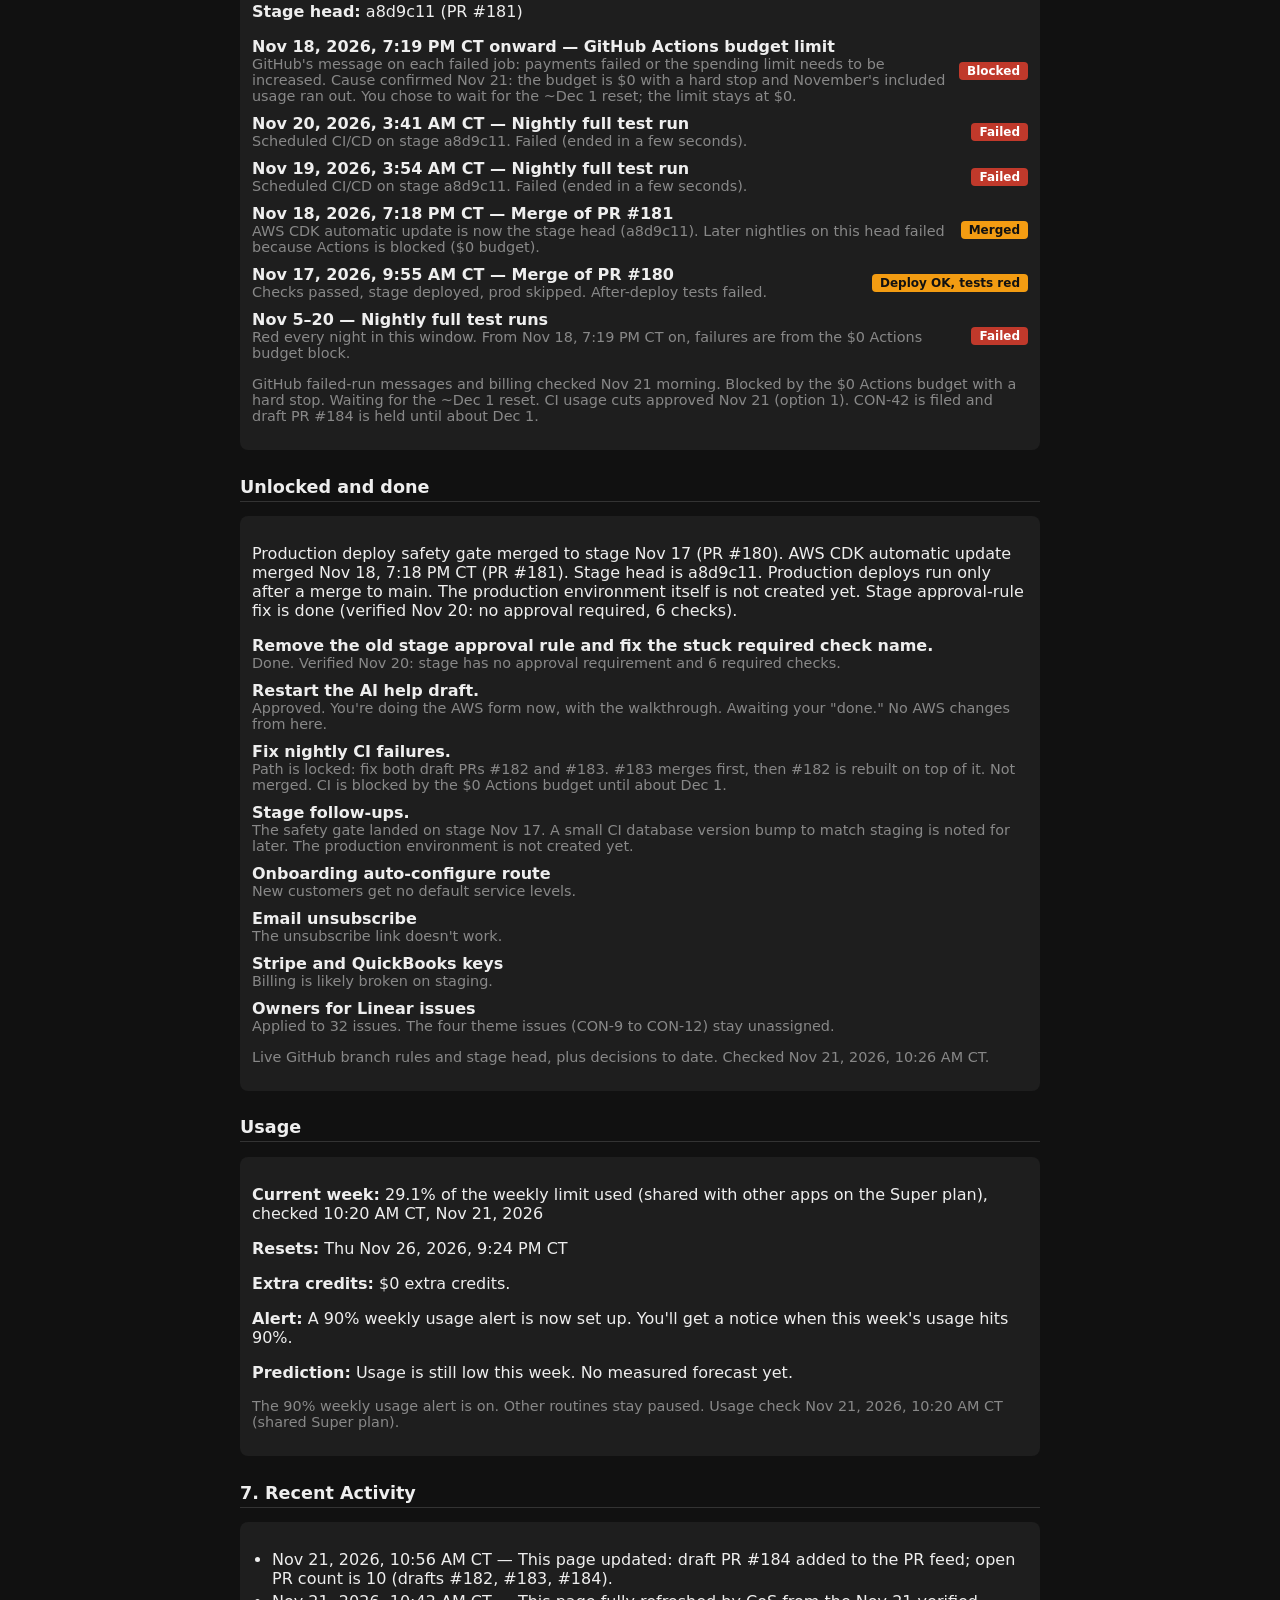
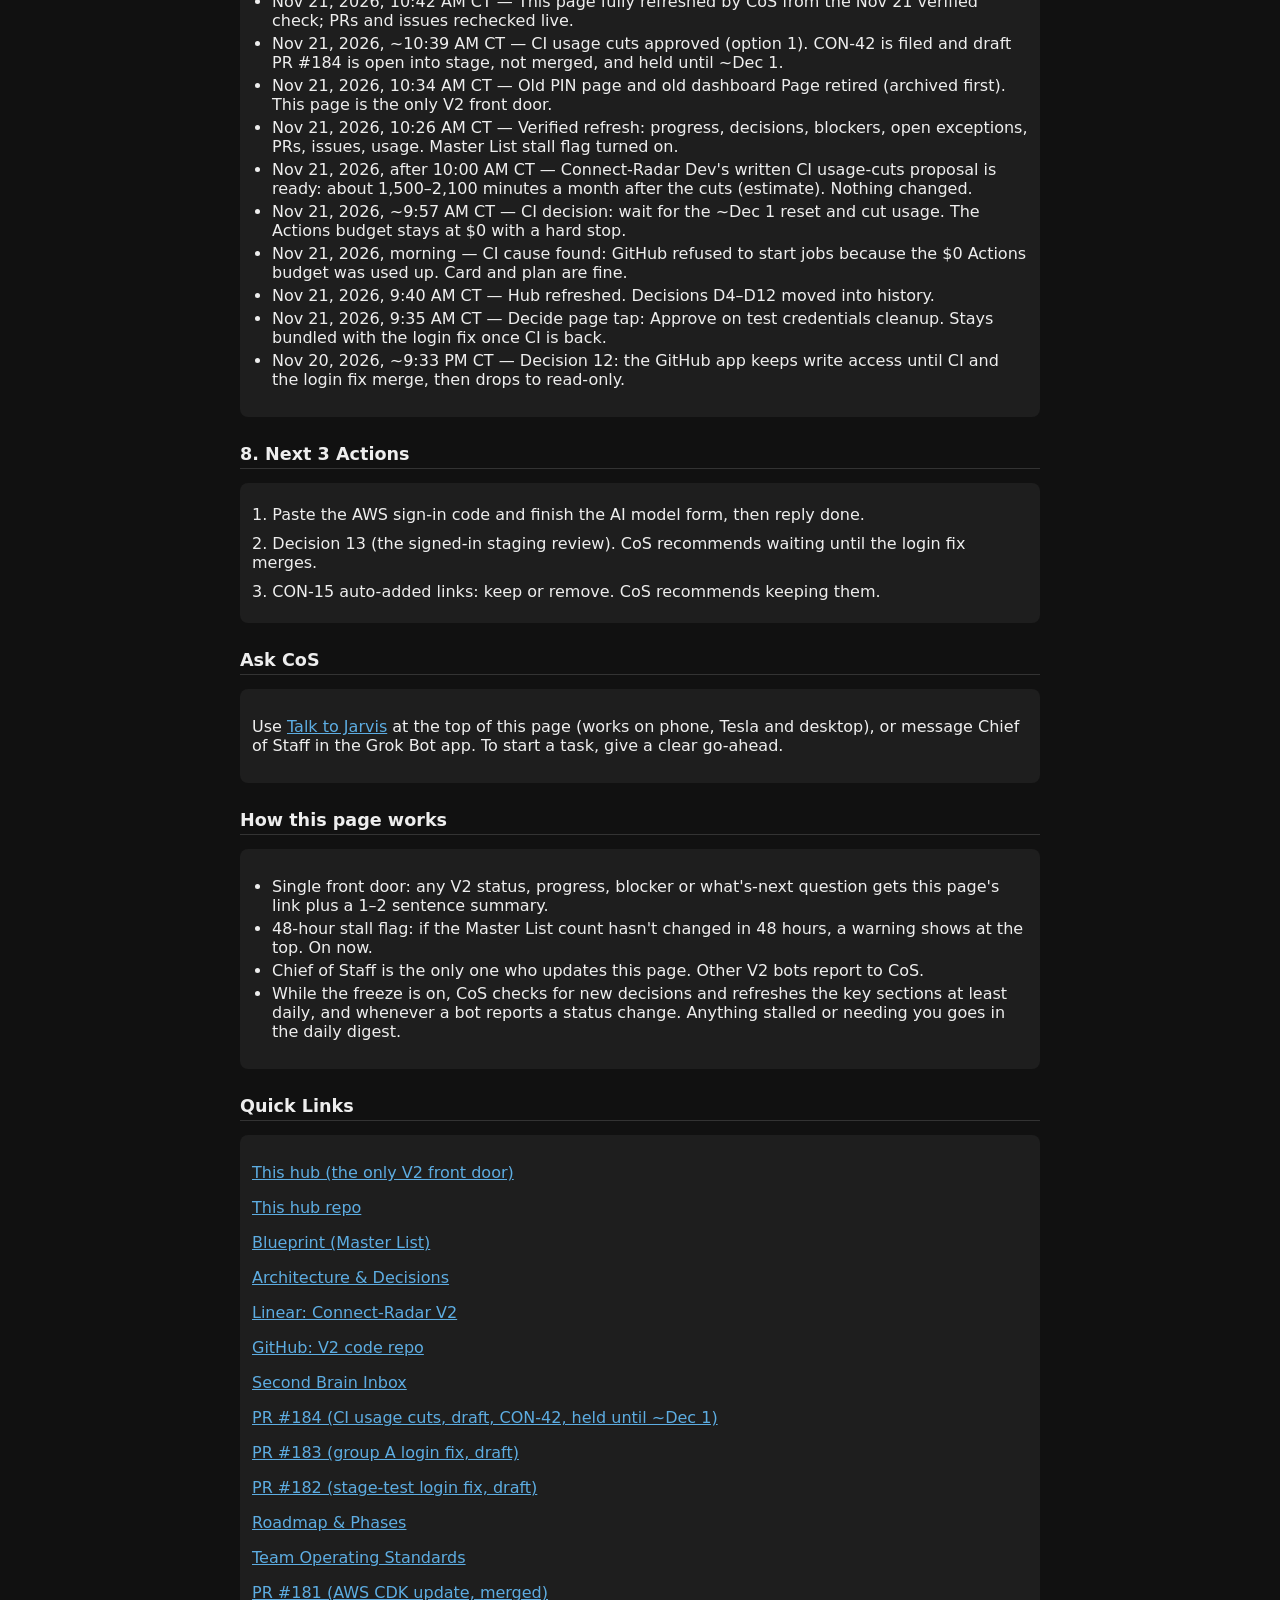
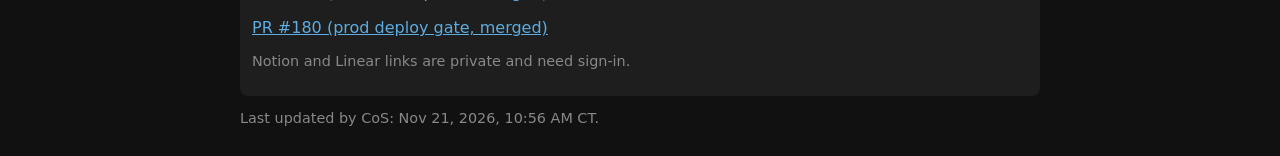
==== commit ebd3cfbd: "Add Talk to Jarvis chat panel (passcode-gated relay, Jarvis voice replies)" ====
--- a/index.html
+++ b/index.html
@@ -45,12 +45,54 @@
   td, th { text-align:left; padding: 4px 6px; border-bottom: 1px solid #2a2a2a; vertical-align: top; }
   ul { padding-left: 20px; }
   li { margin: 4px 0; }
+  #jarvis { border: 2px solid #2d7ff9; }
+  #jarvis h2 { margin-top: 0; border: none; padding: 0; font-size: 1.25rem; }
+  .jv-log { max-height: 55vh; overflow-y: auto; display: flex; flex-direction: column; gap: 8px; margin: 10px 0; }
+  .jv-msg { padding: 10px 12px; border-radius: 10px; max-width: 88%; white-space: pre-wrap; word-wrap: break-word; line-height: 1.4; font-size: 1.05rem; }
+  .jv-me { align-self: flex-end; background: #2d7ff9; color: #fff; }
+  .jv-bot { align-self: flex-start; background: #2a2a2a; }
+  .jv-meta { font-size: 0.8rem; color: #aaa; margin-top: 4px; }
+  .jv-bot audio { width: 100%; margin-top: 8px; }
+  .jv-row { display: flex; gap: 8px; align-items: stretch; flex-wrap: wrap; }
+  .jv-input { flex: 1; min-width: 180px; min-height: 56px; font-size: 1.1rem; padding: 12px; border-radius: 10px; border: 1px solid #444; background: #151515; color: #eee; font-family: inherit; resize: vertical; }
+  .jv-big { min-height: 56px; min-width: 96px; font-size: 1.1rem; font-weight: 600; border-radius: 10px; margin: 0; }
+  .jv-mic.listening { background: #c0392b; }
+  .jv-chips { display: flex; gap: 8px; flex-wrap: wrap; margin-top: 10px; }
+  .jv-chips .btn { min-height: 48px; font-size: 1rem; margin: 0; background: #333; }
+  .jv-hidden { display: none !important; }
 </style>
 </head>
 <body>
 <h1>Connect-Radar V2 — One-Stop Shop</h1>
 <p class="muted">The only V2 front door · Tesla-ready · Chief of Staff keeps it current</p>
 <p class="muted">Public summary. Details are in the private Notion page. <a href="https://app.notion.com/p/41957419b0fb8175ba10e2ddb60ef656">Details (private, sign-in required)</a></p>
+
+<div class="card" id="jarvis">
+  <h2>Talk to Jarvis</h2>
+  <p class="muted">Type or speak a message to Jarvis (Chief of Staff). Replies come back here as text plus a Jarvis voice clip you tap to play. Jarvis only surfaces decisions, blockers, or &#8220;Nothing needs you.&#8221;</p>
+  <div id="jv-lock">
+    <p>Enter your passcode once on this device.</p>
+    <div class="jv-row">
+      <input id="jv-pass" class="jv-input" type="password" autocomplete="current-password" placeholder="Passcode" aria-label="Passcode">
+      <button id="jv-unlock" class="btn jv-big" type="button">Unlock</button>
+    </div>
+  </div>
+  <div id="jv-chat" class="jv-hidden">
+    <div id="jv-log" class="jv-log" aria-live="polite"></div>
+    <div class="jv-row">
+      <textarea id="jv-text" class="jv-input" rows="2" maxlength="2000" placeholder="Message Jarvis&#8230;" aria-label="Message to Jarvis"></textarea>
+      <button id="jv-mic" class="btn jv-big jv-mic jv-hidden" type="button" aria-label="Speak your message">&#127908; Speak</button>
+      <button id="jv-send" class="btn jv-big" type="button">Send</button>
+    </div>
+    <div class="jv-chips">
+      <button class="btn jv-chip" type="button">What needs me?</button>
+      <button class="btn jv-chip" type="button">Any blockers?</button>
+      <button class="btn jv-chip" type="button">Give me a status update</button>
+    </div>
+    <p class="muted"><a href="#" id="jv-logout">Lock this device</a></p>
+  </div>
+  <p id="jv-status" class="muted" aria-live="polite"></p>
+</div>
 
 <div class="card alert" id="cos-stamp">
   <p><strong>Last updated by CoS:</strong> Nov 21, 2026, 10:56 AM CT</p>
@@ -724,7 +766,7 @@
 
 <h2>Ask CoS</h2>
 <div class="card">
-  <p>Message Chief of Staff in the Grok Bot app, or ask from the Tesla. To start a task, give a clear go-ahead there. (A one-tap button needs a web link to that chat, which doesn't exist yet.)</p>
+  <p>Use <a href="#jarvis">Talk to Jarvis</a> at the top of this page (works on phone, Tesla and desktop), or message Chief of Staff in the Grok Bot app. To start a task, give a clear go-ahead.</p>
 </div>
 
 <h2>How this page works</h2>
@@ -757,5 +799,120 @@
 </div>
 
 <p class="muted">Last updated by CoS: Nov 21, 2026, 10:56 AM CT.</p>
+<script>
+(function () {
+  var RELAY = 'https://v2-hub-chat.w53dc149404.workers.dev';
+  var KEY = 'v2hubchat.token';
+  var $ = function (id) { return document.getElementById(id); };
+  var token = null, pending = false, pollTimer = null, lastSig = '', audioUrls = {};
+  try { token = localStorage.getItem(KEY); } catch (e) {}
+  function status(t) { $('jv-status').textContent = t || ''; }
+  function show(locked) { $('jv-lock').classList.toggle('jv-hidden', !locked); $('jv-chat').classList.toggle('jv-hidden', locked); }
+  function api(path, opts) {
+    opts = opts || {}; opts.headers = opts.headers || {};
+    if (token) opts.headers['Authorization'] = 'Bearer ' + token;
+    if (opts.body) opts.headers['Content-Type'] = 'application/json';
+    return fetch(RELAY + path, opts).then(function (r) {
+      if (r.status === 401 && path !== '/api/login') { lock('Please enter the passcode again.'); throw new Error('locked'); }
+      return r;
+    });
+  }
+  function lock(msg) { token = null; try { localStorage.removeItem(KEY); } catch (e) {} show(true); status(msg || ''); if (pollTimer) clearTimeout(pollTimer); }
+  function time(ms) { try { return new Date(ms).toLocaleTimeString([], { hour: 'numeric', minute: '2-digit' }); } catch (e) { return ''; } }
+  function bubble(cls, text, meta) {
+    var d = document.createElement('div'); d.className = 'jv-msg ' + cls; d.textContent = text;
+    if (meta) { var m = document.createElement('div'); m.className = 'jv-meta'; m.textContent = meta; d.appendChild(m); }
+    return d;
+  }
+  function attachAudio(el, id) {
+    var b = document.createElement('button'); b.type = 'button'; b.className = 'btn jv-big'; b.style.marginTop = '8px';
+    b.textContent = '\u25B6 Play Jarvis';
+    var a = document.createElement('audio'); a.controls = true; a.preload = 'auto'; a.className = 'jv-hidden';
+    el.appendChild(b); el.appendChild(a);
+    function load() {
+      if (audioUrls[id]) return Promise.resolve(audioUrls[id]);
+      return api('/api/audio/' + id).then(function (r) { if (!r.ok) throw new Error('audio'); return r.blob(); })
+        .then(function (blob) { audioUrls[id] = URL.createObjectURL(blob); return audioUrls[id]; });
+    }
+    load().then(function (u) { a.src = u; }).catch(function () {});
+    b.addEventListener('click', function () {
+      b.textContent = 'Loading\u2026';
+      load().then(function (u) {
+        if (a.src !== u) a.src = u;
+        a.classList.remove('jv-hidden'); b.classList.add('jv-hidden');
+        var p = a.play(); if (p && p.catch) p.catch(function () { status('Tap the play arrow on the player to listen.'); });
+      }).catch(function () { b.textContent = 'Voice clip not available'; });
+    });
+  }
+  var KIND = { decision: 'Decision', blocker: 'Blocker', nothing: 'Nothing needs you', answer: '' };
+  function render(list) {
+    var sig = JSON.stringify(list.map(function (m) { return [m.id, m.status, m.reply_at, m.has_audio]; }));
+    if (sig === lastSig) return; lastSig = sig;
+    var log = $('jv-log'), atBottom = log.scrollHeight - log.scrollTop - log.clientHeight < 60;
+    log.textContent = ''; pending = false;
+    list.forEach(function (m) {
+      if (m.text) log.appendChild(bubble('jv-me', m.text, time(m.created)));
+      if (m.reply_text) {
+        var k = KIND[m.reply_kind] || '';
+        var b = bubble('jv-bot', m.reply_text, 'Jarvis \u00B7 ' + time(m.reply_at) + (k ? ' \u00B7 ' + k : ''));
+        if (m.has_audio) attachAudio(b, m.id);
+        log.appendChild(b);
+      } else if (m.text) {
+        var wait = m.status === 'not_connected' ? 'Saved, but the Jarvis link isn\u2019t switched on yet.'
+          : (m.status.indexOf('forward_failed') === 0 ? 'Couldn\u2019t reach Jarvis. Try again later.' : 'Jarvis is thinking\u2026 (usually 30 seconds to a few minutes)');
+        if (m.status === 'sending' || m.status === 'forwarded') pending = true;
+        log.appendChild(bubble('jv-bot', wait));
+      }
+    });
+    if (!list.length) log.appendChild(bubble('jv-bot', 'Ask me anything about V2. I\u2019ll answer here, with a voice clip.'));
+    if (atBottom || pending) log.scrollTop = log.scrollHeight;
+  }
+  function poll() {
+    if (pollTimer) clearTimeout(pollTimer);
+    if (!token) return;
+    if (document.hidden) { pollTimer = setTimeout(poll, 30000); return; }
+    api('/api/messages').then(function (r) { return r.json(); })
+      .then(function (d) { if (d.messages) render(d.messages); status(''); })
+      .catch(function (e) { if (e.message !== 'locked') status('Can\u2019t reach the chat relay right now. Retrying\u2026'); })
+      .then(function () { if (token) pollTimer = setTimeout(poll, pending ? 4000 : 30000); });
+  }
+  function send(text) {
+    text = (text || '').trim(); if (!text) return;
+    $('jv-send').disabled = true; status('Sending\u2026');
+    api('/api/messages', { method: 'POST', body: JSON.stringify({ text: text }) })
+      .then(function (r) { return r.json().then(function (d) { if (!r.ok) throw new Error(d.message || 'Send failed'); return d; }); })
+      .then(function () { $('jv-text').value = ''; status(''); pending = true; poll(); })
+      .catch(function (e) { if (e.message !== 'locked') status(e.message); })
+      .then(function () { $('jv-send').disabled = false; });
+  }
+  $('jv-unlock').addEventListener('click', function () {
+    var p = $('jv-pass').value; if (!p) return; status('Checking\u2026');
+    fetch(RELAY + '/api/login', { method: 'POST', headers: { 'Content-Type': 'application/json' }, body: JSON.stringify({ passcode: p }) })
+      .then(function (r) { return r.json().then(function (d) { if (!r.ok || !d.token) throw new Error(d.message || 'Could not unlock'); return d; }); })
+      .then(function (d) { token = d.token; try { localStorage.setItem(KEY, token); } catch (e) {} $('jv-pass').value = ''; show(false); status(''); poll(); })
+      .catch(function (e) { status(e.message === 'Failed to fetch' ? 'Can\u2019t reach the chat relay.' : e.message); });
+  });
+  $('jv-pass').addEventListener('keydown', function (e) { if (e.key === 'Enter') $('jv-unlock').click(); });
+  $('jv-send').addEventListener('click', function () { send($('jv-text').value); });
+  $('jv-text').addEventListener('keydown', function (e) { if (e.key === 'Enter' && !e.shiftKey) { e.preventDefault(); send($('jv-text').value); } });
+  Array.prototype.forEach.call(document.querySelectorAll('.jv-chip'), function (c) { c.addEventListener('click', function () { send(c.textContent); }); });
+  $('jv-logout').addEventListener('click', function (e) { e.preventDefault(); lock('Locked. Enter the passcode to chat.'); });
+  document.addEventListener('visibilitychange', function () { if (!document.hidden && token) poll(); });
+  var SR = window.SpeechRecognition || window.webkitSpeechRecognition;
+  if (SR) {
+    var mic = $('jv-mic'), rec = null; mic.classList.remove('jv-hidden');
+    mic.addEventListener('click', function () {
+      if (rec) { rec.stop(); return; }
+      rec = new SR(); rec.lang = 'en-US'; rec.interimResults = true; rec.continuous = false;
+      var base = $('jv-text').value ? $('jv-text').value + ' ' : '';
+      rec.onresult = function (ev) { var t = ''; for (var i = 0; i < ev.results.length; i++) t += ev.results[i][0].transcript; $('jv-text').value = base + t; };
+      rec.onerror = function (ev) { status(ev.error === 'not-allowed' ? 'Microphone not allowed in this browser. Use keyboard dictation instead.' : 'Didn\u2019t catch that. Try again.'); };
+      rec.onend = function () { rec = null; mic.classList.remove('listening'); mic.textContent = '\uD83C\uDFA4 Speak'; };
+      try { rec.start(); mic.classList.add('listening'); mic.textContent = '\u25A0 Stop'; status('Listening\u2026 tap Stop when done, then Send.'); } catch (e) { rec = null; }
+    });
+  }
+  if (token) { show(false); poll(); } else { show(true); }
+})();
+</script>
 </body>
 </html>
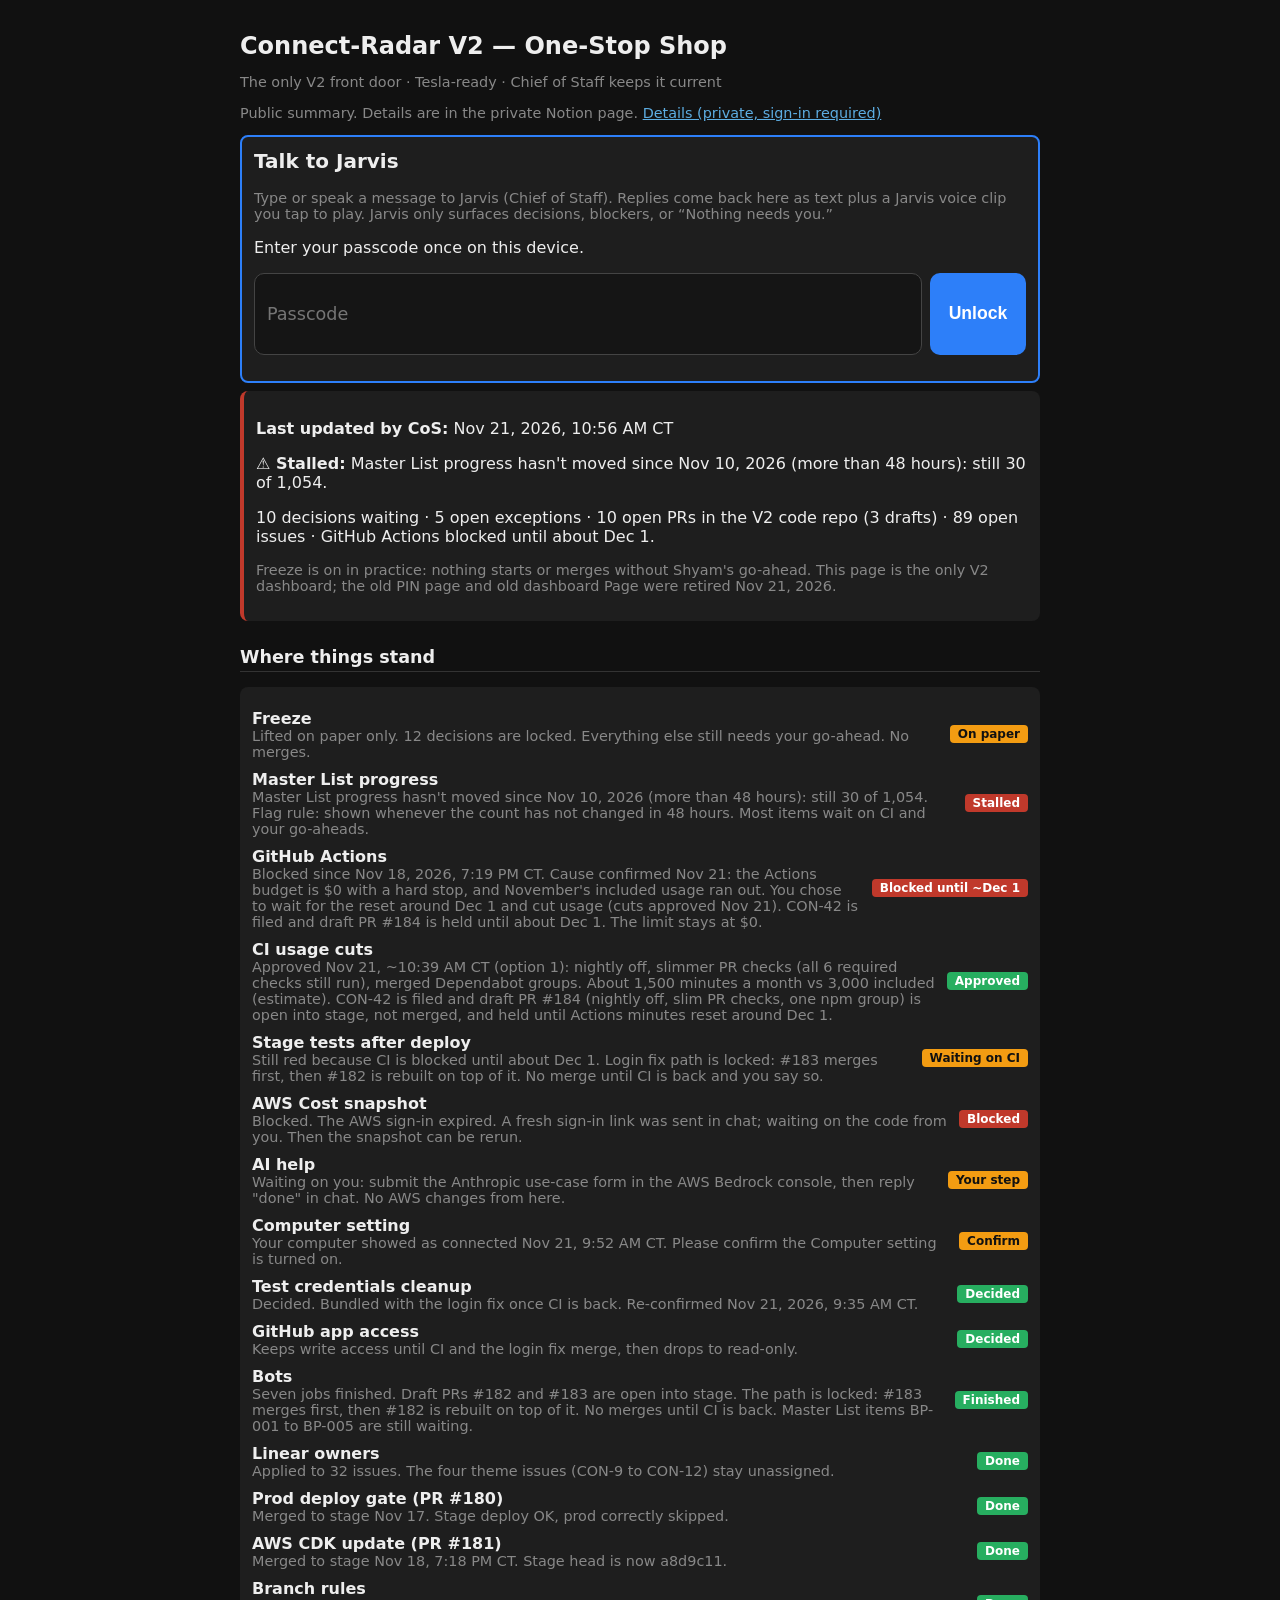
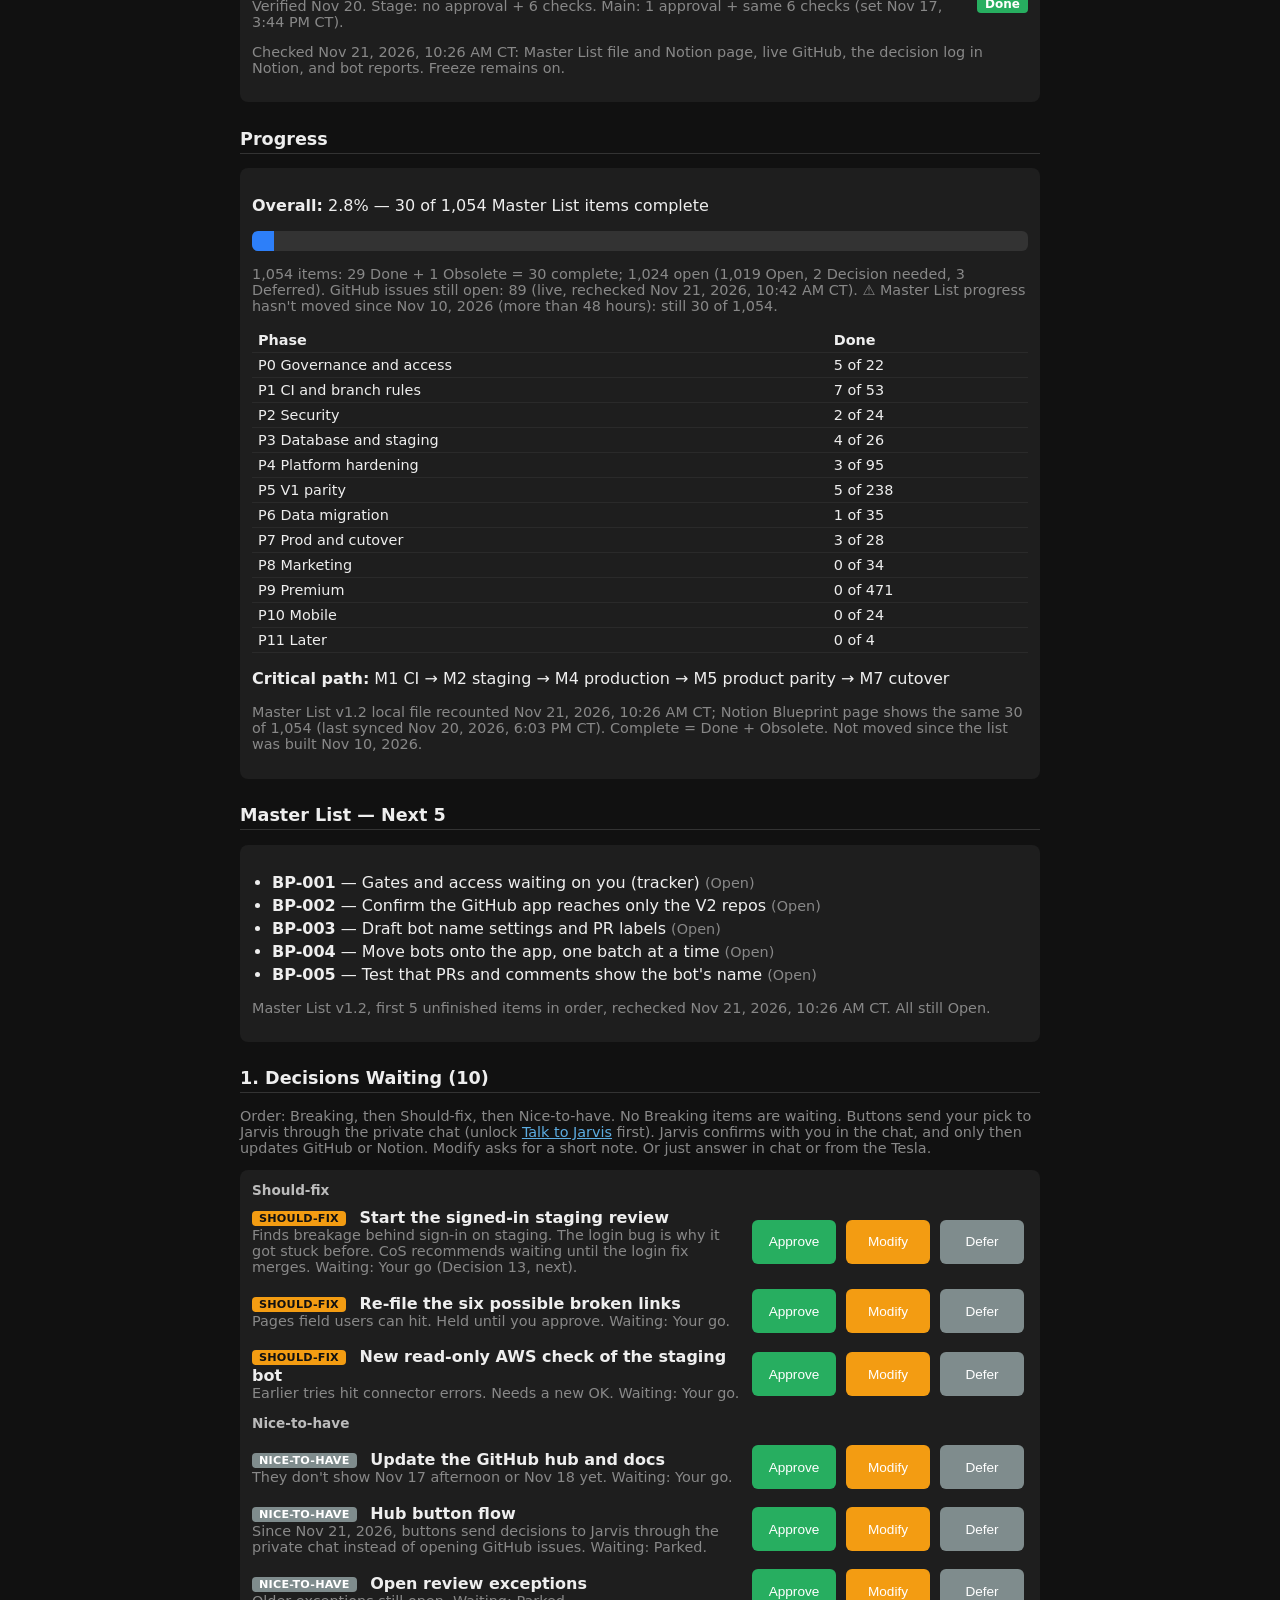
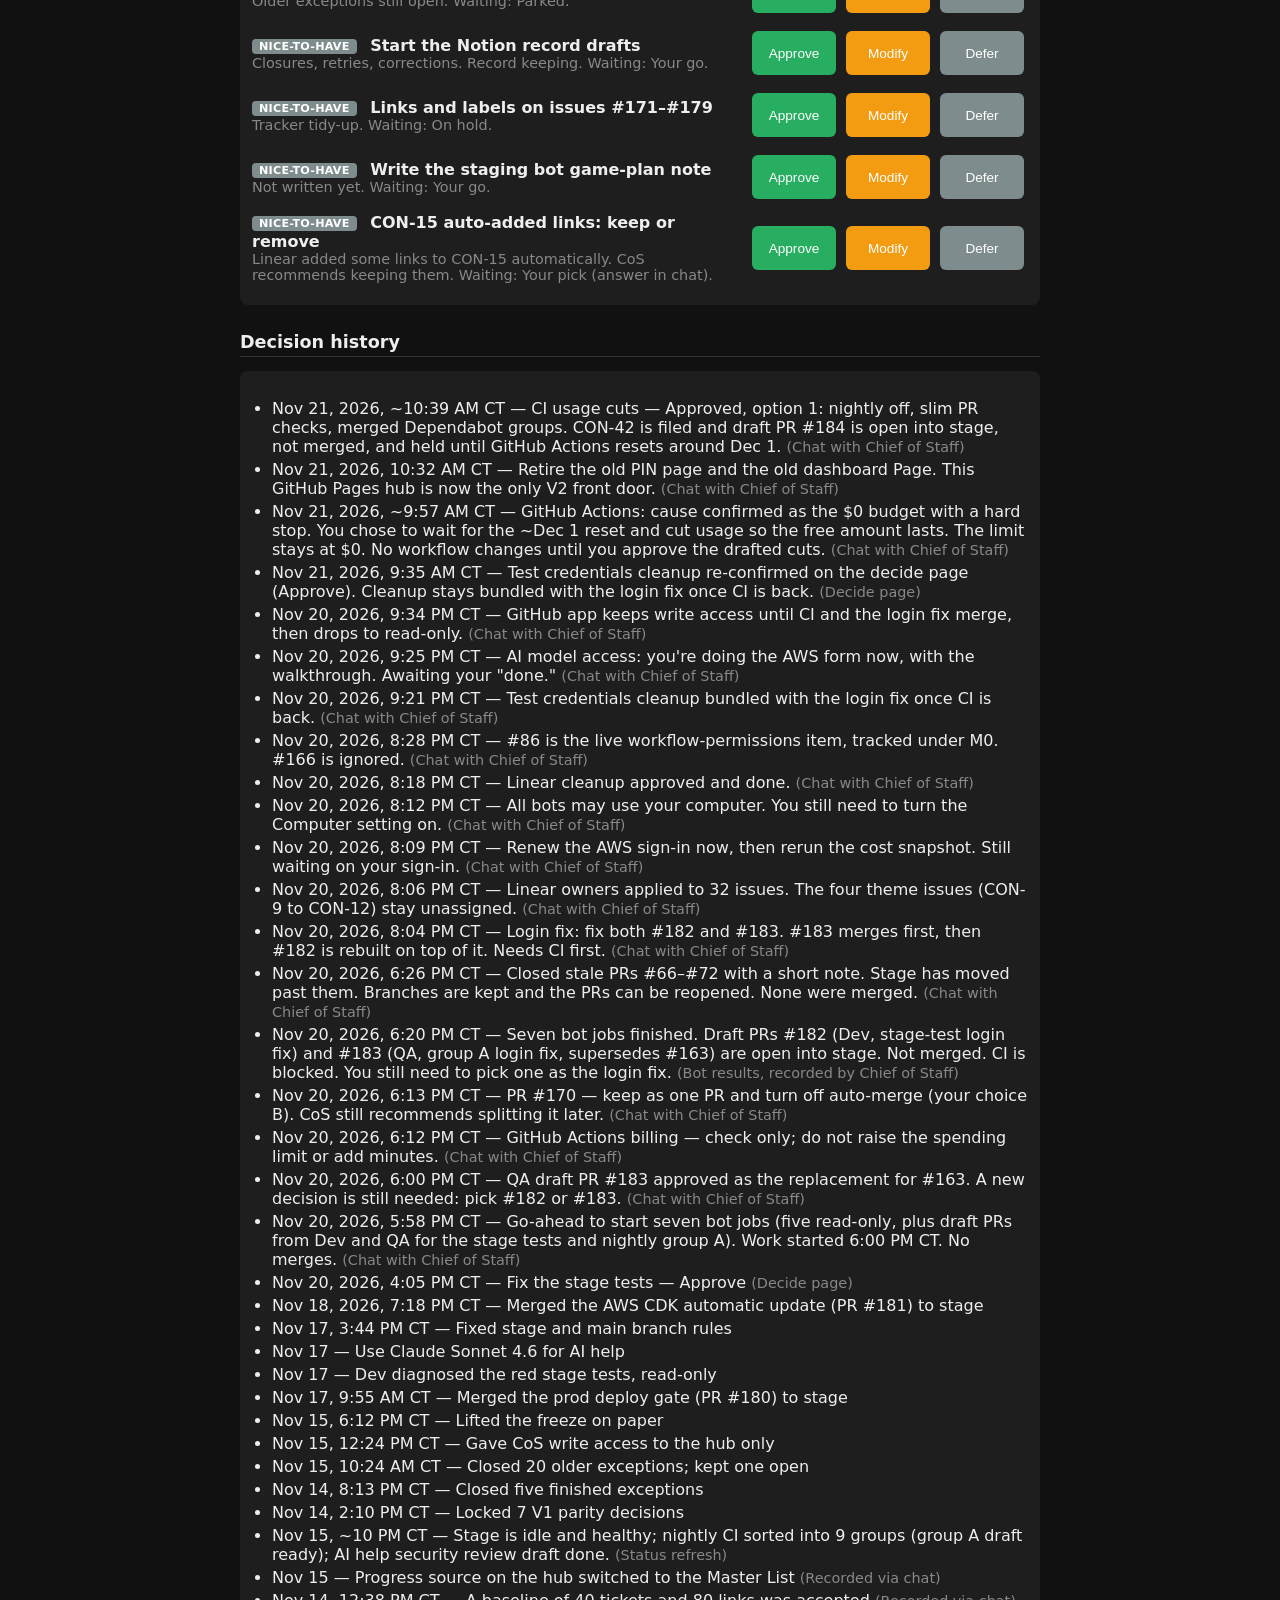
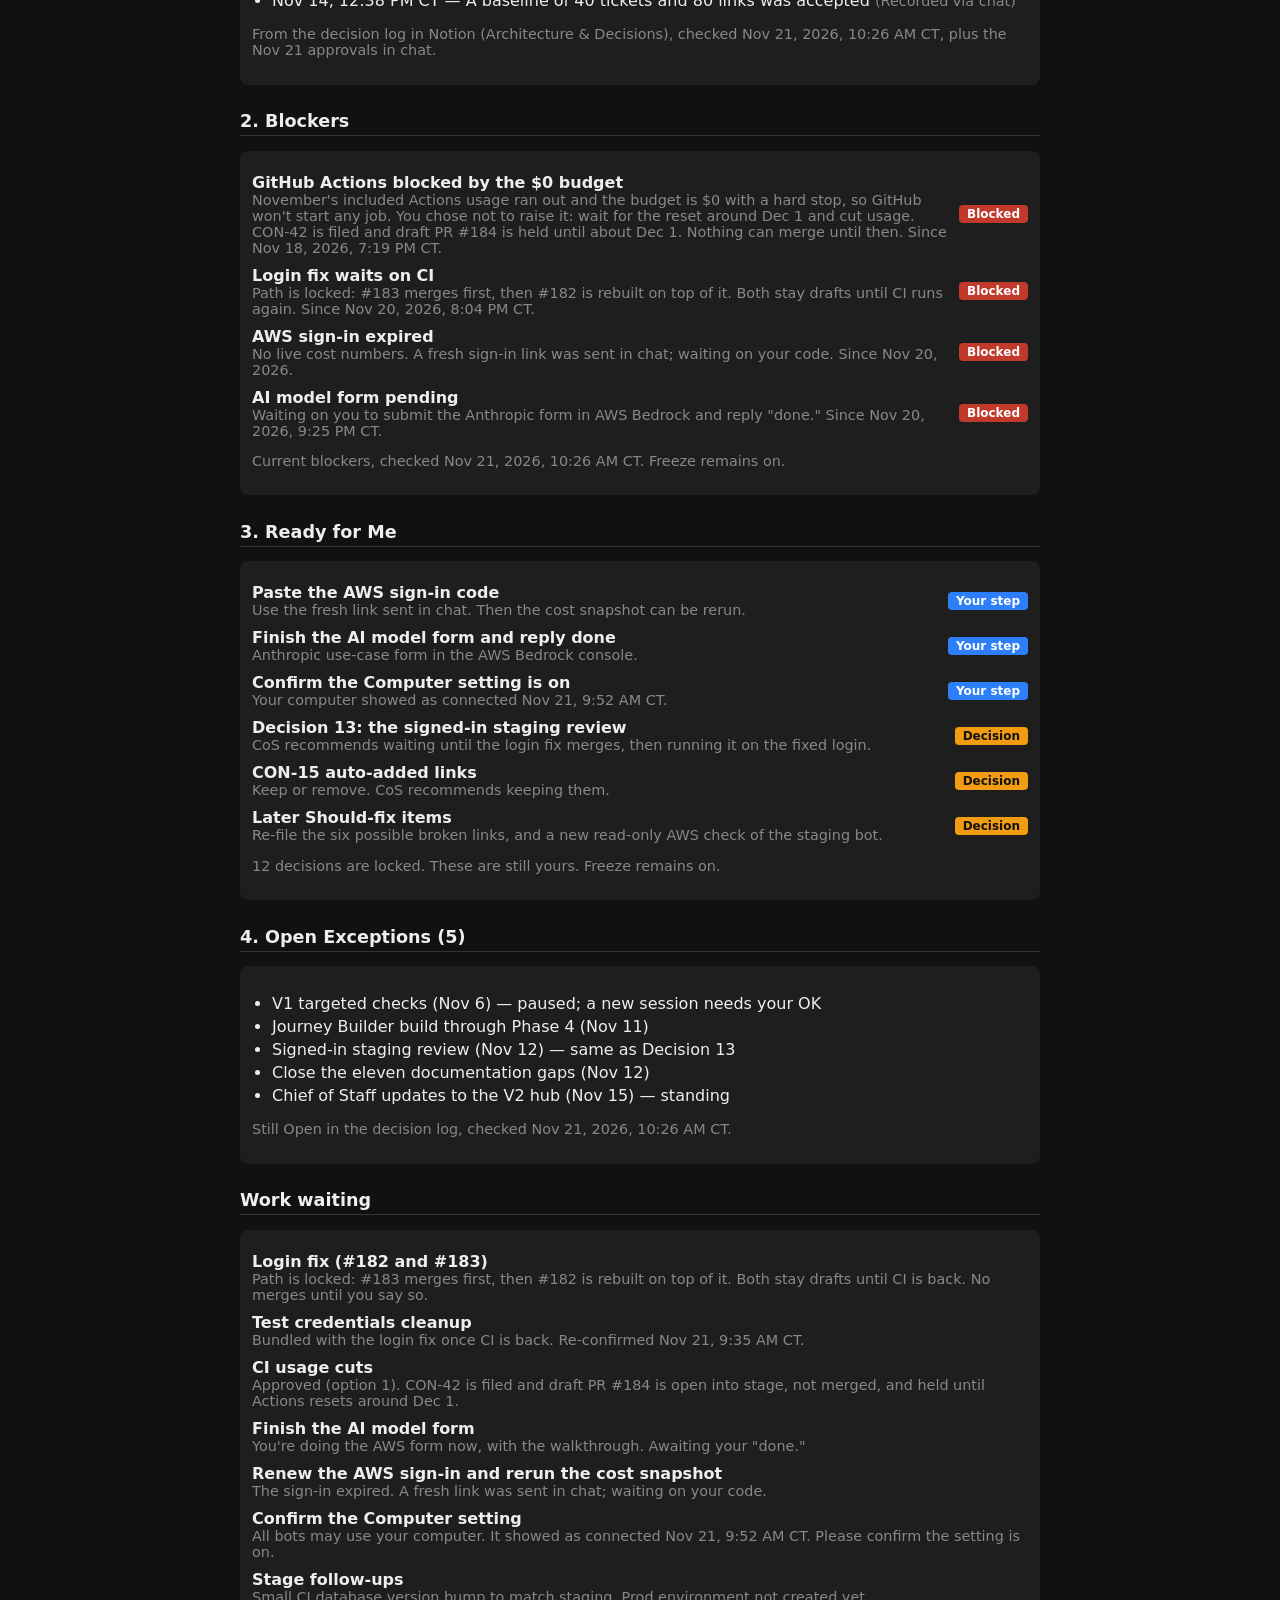
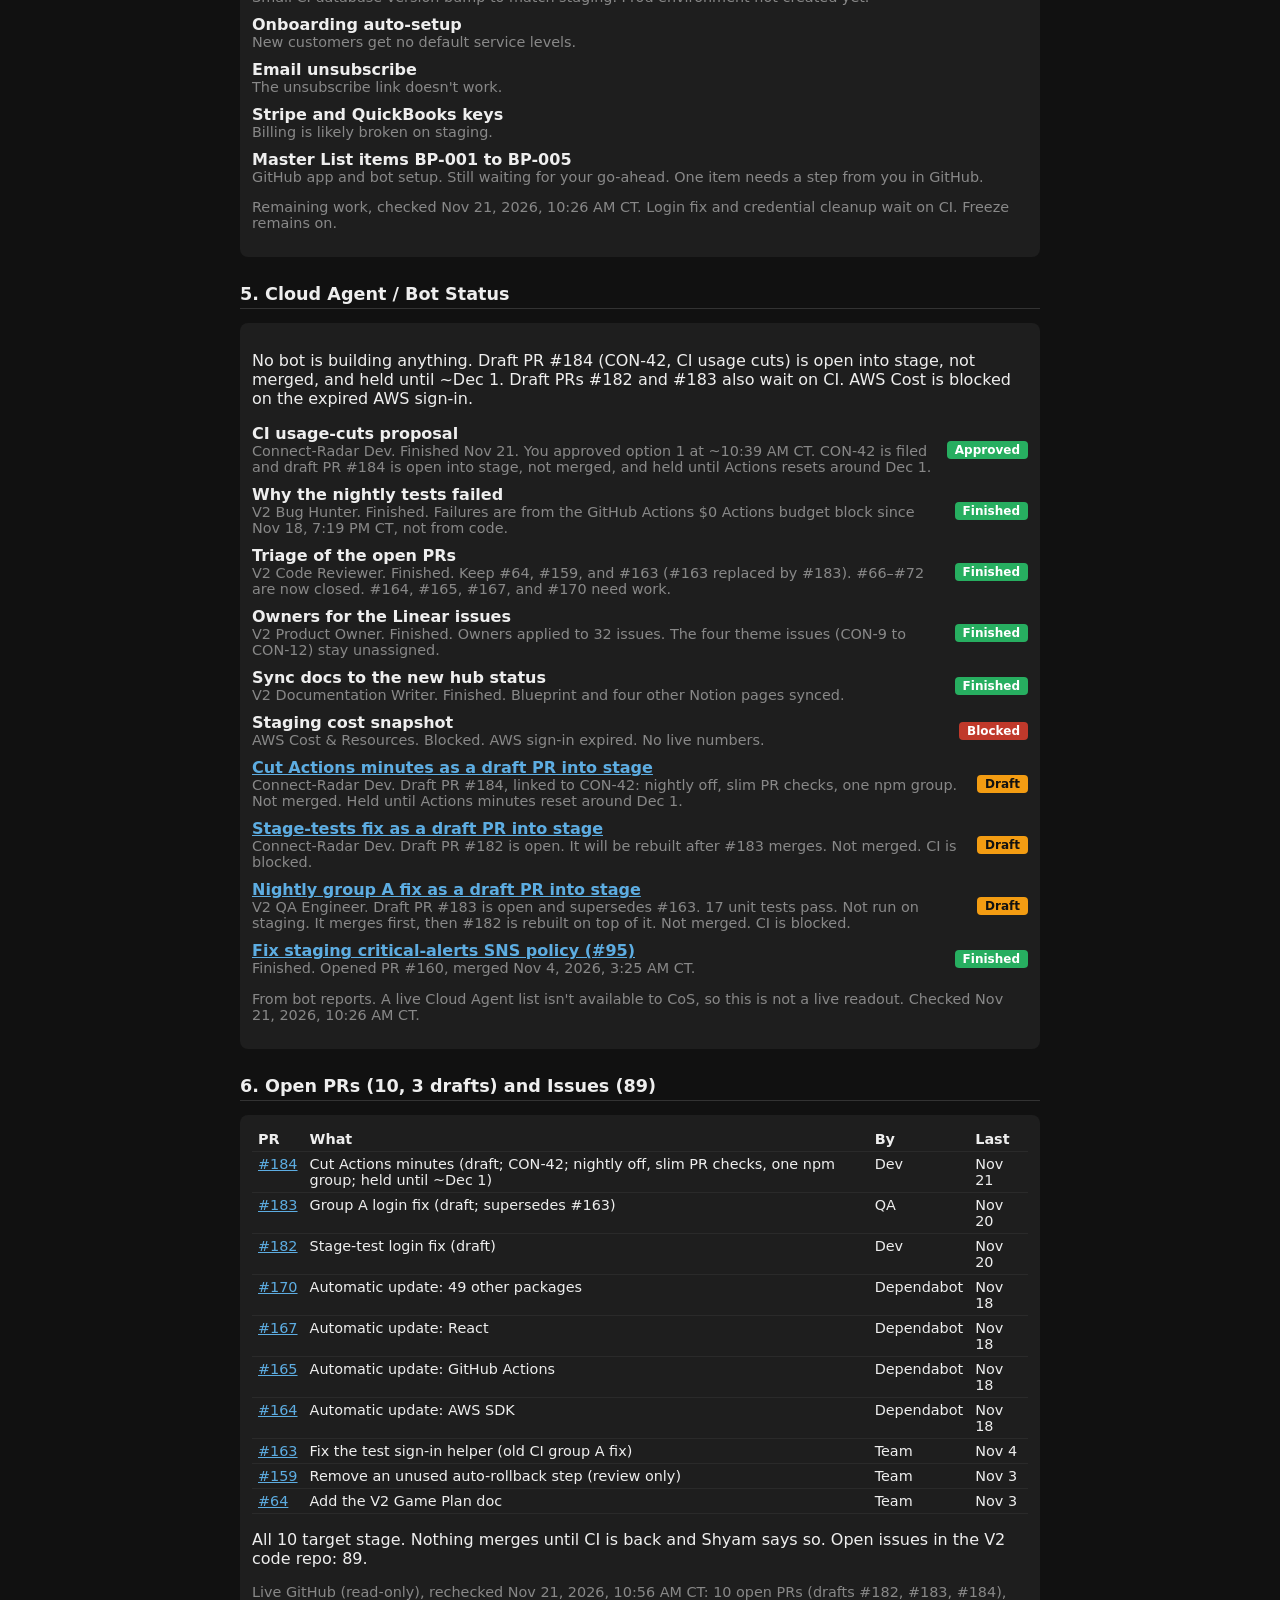
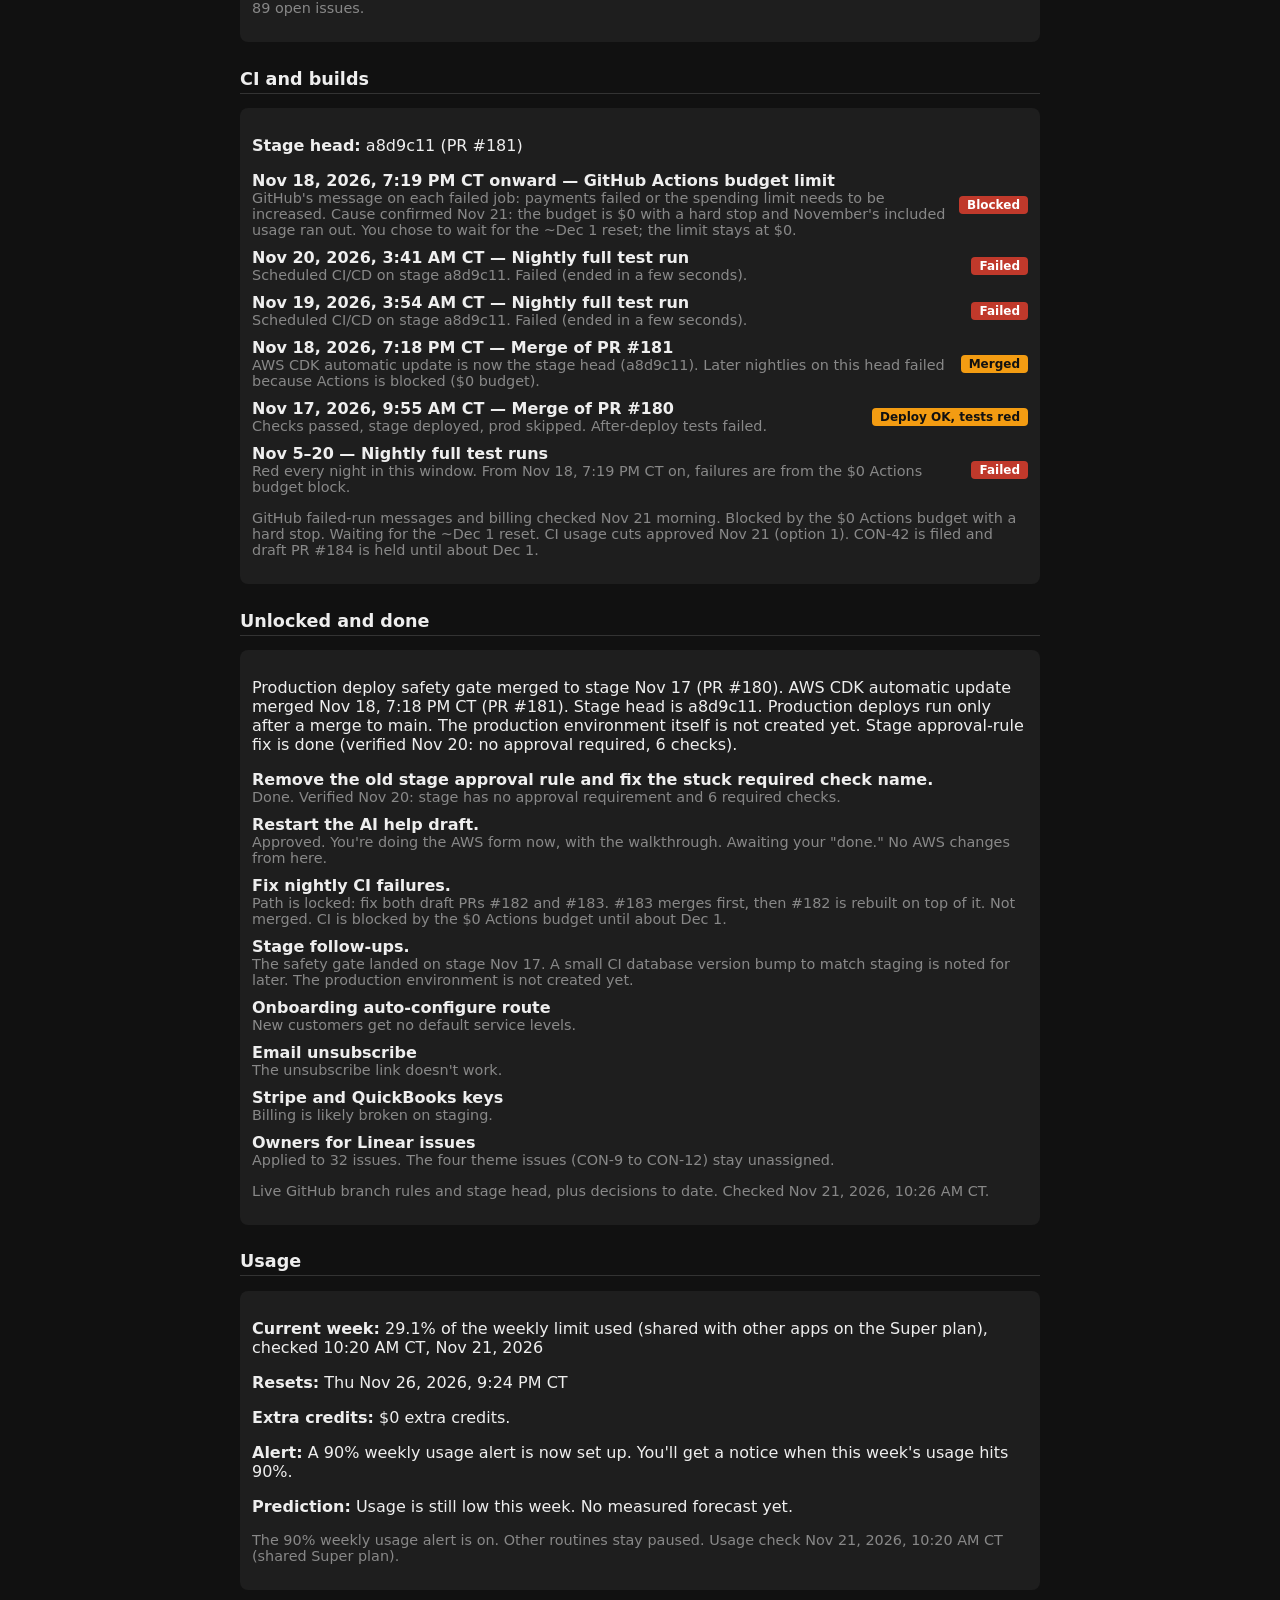
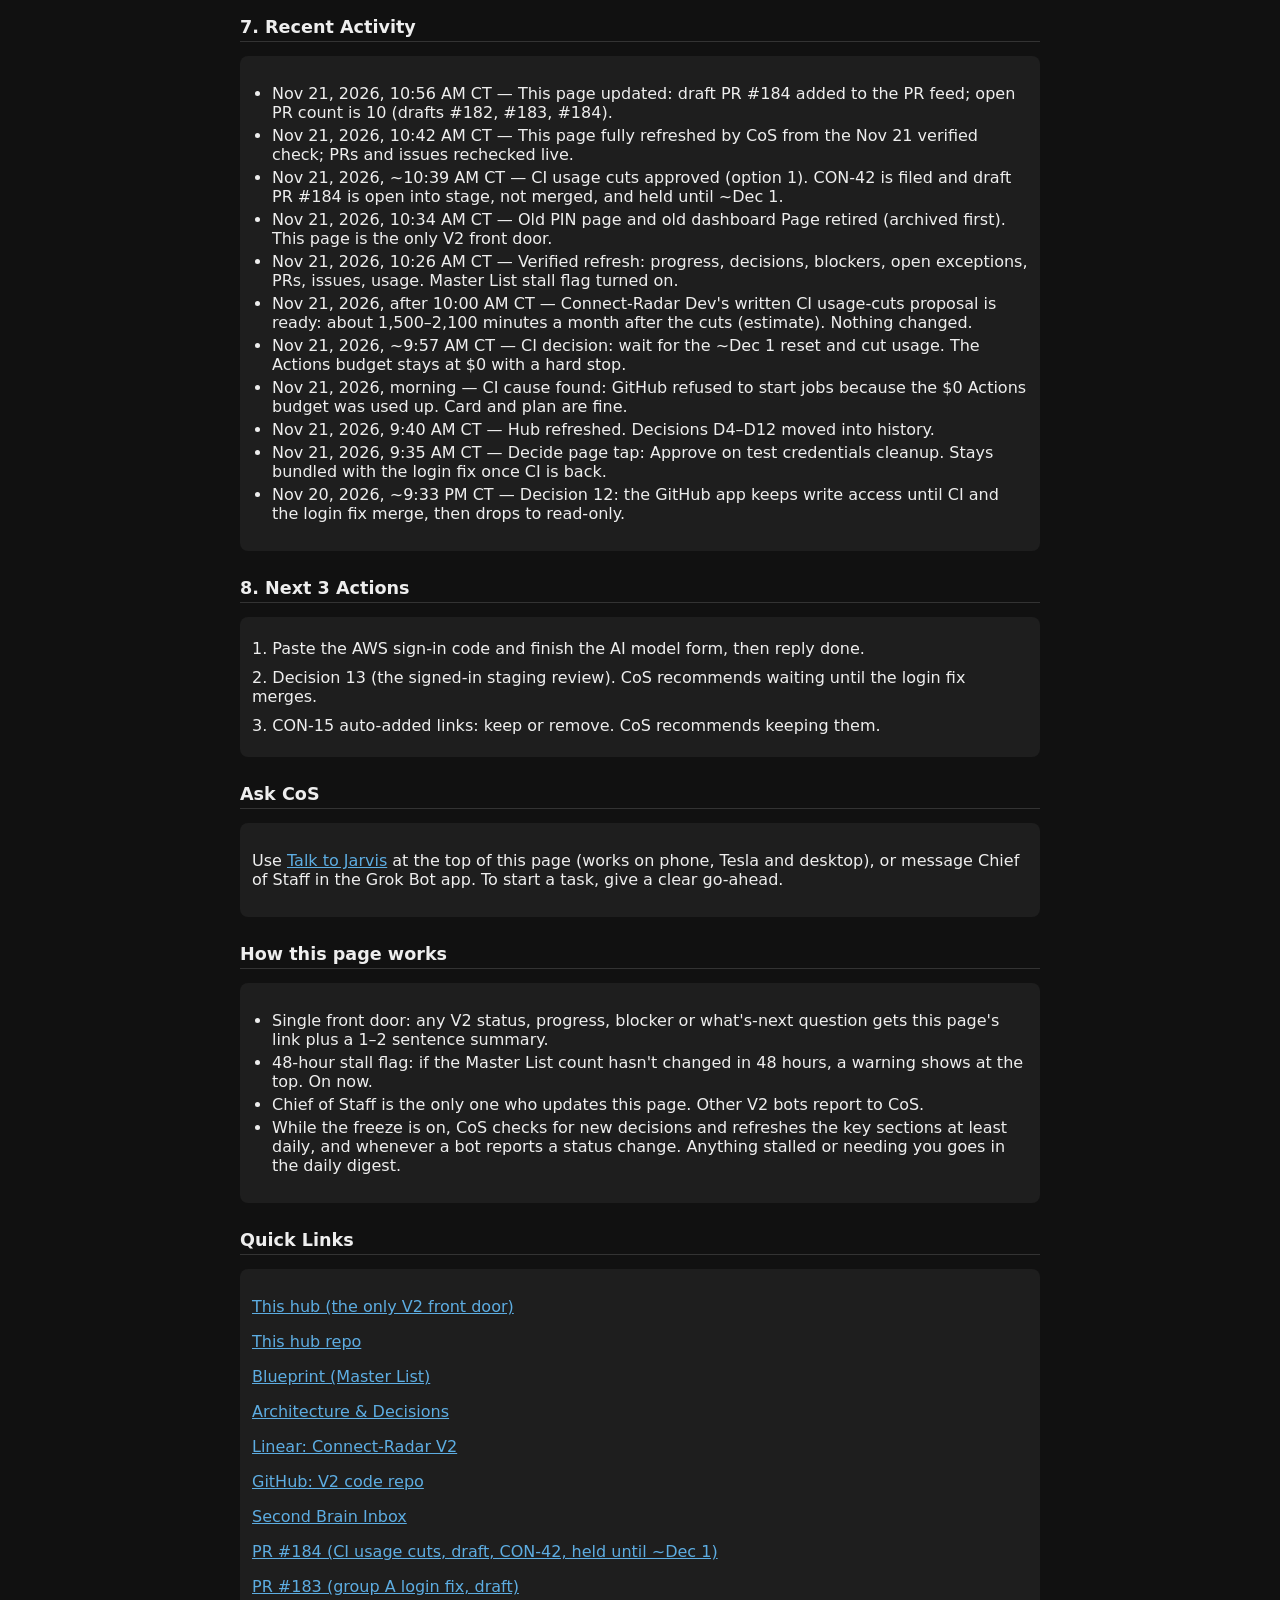
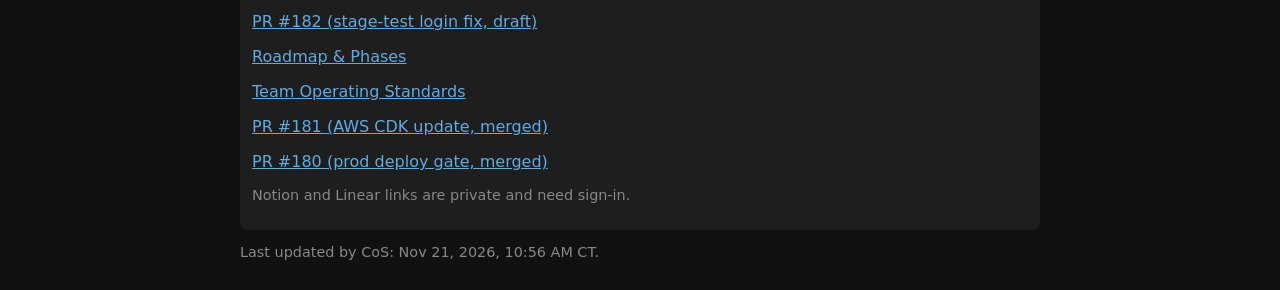
==== commit cd7b690e: "Decision buttons send to Jarvis via the private relay instead of opening GitHub issues" ====
--- a/index.html
+++ b/index.html
@@ -60,6 +60,9 @@
   .jv-chips { display: flex; gap: 8px; flex-wrap: wrap; margin-top: 10px; }
   .jv-chips .btn { min-height: 48px; font-size: 1rem; margin: 0; background: #333; }
   .jv-hidden { display: none !important; }
+  .jv-note-box { width: 100%; margin-top: 8px; }
+  .jv-sent { width: 100%; color: #8fd19e; font-size: 0.95rem; margin-top: 6px; }
+  .jv-decide { min-height: 44px; min-width: 84px; font-size: 1rem; }
 </style>
 </head>
 <body>
@@ -248,7 +251,7 @@
 </div>
 
 <h2 id="decisions">1. Decisions Waiting (10)</h2>
-<p class="muted">Order: Breaking, then Should-fix, then Nice-to-have. No Breaking items are waiting. Buttons open a pre-filled GitHub issue that you submit yourself; CoS then logs it on Architecture &#38; Decisions. Or just answer in chat or from the Tesla.</p>
+<p class="muted">Order: Breaking, then Should-fix, then Nice-to-have. No Breaking items are waiting. Buttons send your pick to Jarvis through the private chat (unlock <a href="#jarvis">Talk to Jarvis</a> first). Jarvis confirms with you in the chat, and only then updates GitHub or Notion. Modify asks for a short note. Or just answer in chat or from the Tesla.</p>
 <div class="card">
   <h3 class="bucket">Should-fix</h3>
   <div class="item">
@@ -256,21 +259,21 @@
       <strong><span class="badge should-fix">Should-fix</span> Start the signed-in staging review</strong>
       <div class="muted">Finds breakage behind sign-in on staging. The login bug is why it got stuck before. CoS recommends waiting until the login fix merges. Waiting: Your go (Decision 13, next).</div>
     </div>
-    <div class="actions"><a class="btn small approve" href="https://github.com/Connect-Radar/v2-one-stop-shop/issues/new?title=Decision%3A%20Start%20the%20signed-in%20staging%20review%20-%20Approve&#38;body=Decision%3A%20Start%20the%20signed-in%20staging%20review%0AChoice%3A%20Approve%0A%0AModify%20notes%3A%0A%0ARecorded%20via%20One-Stop%20Shop%3B%20CoS%20will%20log%20this%20on%20Architecture%20%26%20Decisions.%0A&#38;labels=decision">Approve</a> <a class="btn small modify" href="https://github.com/Connect-Radar/v2-one-stop-shop/issues/new?title=Decision%3A%20Start%20the%20signed-in%20staging%20review%20-%20Modify&#38;body=Decision%3A%20Start%20the%20signed-in%20staging%20review%0AChoice%3A%20Modify%0A%0AModify%20notes%3A%0A%0ARecorded%20via%20One-Stop%20Shop%3B%20CoS%20will%20log%20this%20on%20Architecture%20%26%20Decisions.%0A&#38;labels=decision">Modify</a> <a class="btn small defer" href="https://github.com/Connect-Radar/v2-one-stop-shop/issues/new?title=Decision%3A%20Start%20the%20signed-in%20staging%20review%20-%20Defer&#38;body=Decision%3A%20Start%20the%20signed-in%20staging%20review%0AChoice%3A%20Defer%0A%0AModify%20notes%3A%0A%0ARecorded%20via%20One-Stop%20Shop%3B%20CoS%20will%20log%20this%20on%20Architecture%20%26%20Decisions.%0A&#38;labels=decision">Defer</a></div>
+    <div class="actions"><button type="button" class="btn small approve jv-decide" data-decision="start-the-signed-in-staging-review" data-title="Start the signed-in staging review" data-choice="approve">Approve</button> <button type="button" class="btn small modify jv-decide" data-decision="start-the-signed-in-staging-review" data-title="Start the signed-in staging review" data-choice="modify">Modify</button> <button type="button" class="btn small defer jv-decide" data-decision="start-the-signed-in-staging-review" data-title="Start the signed-in staging review" data-choice="defer">Defer</button></div>
   </div>
   <div class="item">
     <div class="item-text">
       <strong><span class="badge should-fix">Should-fix</span> Re-file the six possible broken links</strong>
       <div class="muted">Pages field users can hit. Held until you approve. Waiting: Your go.</div>
     </div>
-    <div class="actions"><a class="btn small approve" href="https://github.com/Connect-Radar/v2-one-stop-shop/issues/new?title=Decision%3A%20Re-file%20the%20six%20possible%20broken%20links%20-%20Approve&#38;body=Decision%3A%20Re-file%20the%20six%20possible%20broken%20links%0AChoice%3A%20Approve%0A%0AModify%20notes%3A%0A%0ARecorded%20via%20One-Stop%20Shop%3B%20CoS%20will%20log%20this%20on%20Architecture%20%26%20Decisions.%0A&#38;labels=decision">Approve</a> <a class="btn small modify" href="https://github.com/Connect-Radar/v2-one-stop-shop/issues/new?title=Decision%3A%20Re-file%20the%20six%20possible%20broken%20links%20-%20Modify&#38;body=Decision%3A%20Re-file%20the%20six%20possible%20broken%20links%0AChoice%3A%20Modify%0A%0AModify%20notes%3A%0A%0ARecorded%20via%20One-Stop%20Shop%3B%20CoS%20will%20log%20this%20on%20Architecture%20%26%20Decisions.%0A&#38;labels=decision">Modify</a> <a class="btn small defer" href="https://github.com/Connect-Radar/v2-one-stop-shop/issues/new?title=Decision%3A%20Re-file%20the%20six%20possible%20broken%20links%20-%20Defer&#38;body=Decision%3A%20Re-file%20the%20six%20possible%20broken%20links%0AChoice%3A%20Defer%0A%0AModify%20notes%3A%0A%0ARecorded%20via%20One-Stop%20Shop%3B%20CoS%20will%20log%20this%20on%20Architecture%20%26%20Decisions.%0A&#38;labels=decision">Defer</a></div>
+    <div class="actions"><button type="button" class="btn small approve jv-decide" data-decision="re-file-the-six-possible-broken-links" data-title="Re-file the six possible broken links" data-choice="approve">Approve</button> <button type="button" class="btn small modify jv-decide" data-decision="re-file-the-six-possible-broken-links" data-title="Re-file the six possible broken links" data-choice="modify">Modify</button> <button type="button" class="btn small defer jv-decide" data-decision="re-file-the-six-possible-broken-links" data-title="Re-file the six possible broken links" data-choice="defer">Defer</button></div>
   </div>
   <div class="item">
     <div class="item-text">
       <strong><span class="badge should-fix">Should-fix</span> New read-only AWS check of the staging bot</strong>
       <div class="muted">Earlier tries hit connector errors. Needs a new OK. Waiting: Your go.</div>
     </div>
-    <div class="actions"><a class="btn small approve" href="https://github.com/Connect-Radar/v2-one-stop-shop/issues/new?title=Decision%3A%20New%20read-only%20AWS%20check%20of%20the%20staging%20bot%20-%20Approve&#38;body=Decision%3A%20New%20read-only%20AWS%20check%20of%20the%20staging%20bot%0AChoice%3A%20Approve%0A%0AModify%20notes%3A%0A%0ARecorded%20via%20One-Stop%20Shop%3B%20CoS%20will%20log%20this%20on%20Architecture%20%26%20Decisions.%0A&#38;labels=decision">Approve</a> <a class="btn small modify" href="https://github.com/Connect-Radar/v2-one-stop-shop/issues/new?title=Decision%3A%20New%20read-only%20AWS%20check%20of%20the%20staging%20bot%20-%20Modify&#38;body=Decision%3A%20New%20read-only%20AWS%20check%20of%20the%20staging%20bot%0AChoice%3A%20Modify%0A%0AModify%20notes%3A%0A%0ARecorded%20via%20One-Stop%20Shop%3B%20CoS%20will%20log%20this%20on%20Architecture%20%26%20Decisions.%0A&#38;labels=decision">Modify</a> <a class="btn small defer" href="https://github.com/Connect-Radar/v2-one-stop-shop/issues/new?title=Decision%3A%20New%20read-only%20AWS%20check%20of%20the%20staging%20bot%20-%20Defer&#38;body=Decision%3A%20New%20read-only%20AWS%20check%20of%20the%20staging%20bot%0AChoice%3A%20Defer%0A%0AModify%20notes%3A%0A%0ARecorded%20via%20One-Stop%20Shop%3B%20CoS%20will%20log%20this%20on%20Architecture%20%26%20Decisions.%0A&#38;labels=decision">Defer</a></div>
+    <div class="actions"><button type="button" class="btn small approve jv-decide" data-decision="new-read-only-aws-check-of-the-staging-bot" data-title="New read-only AWS check of the staging bot" data-choice="approve">Approve</button> <button type="button" class="btn small modify jv-decide" data-decision="new-read-only-aws-check-of-the-staging-bot" data-title="New read-only AWS check of the staging bot" data-choice="modify">Modify</button> <button type="button" class="btn small defer jv-decide" data-decision="new-read-only-aws-check-of-the-staging-bot" data-title="New read-only AWS check of the staging bot" data-choice="defer">Defer</button></div>
   </div>
   <h3 class="bucket">Nice-to-have</h3>
   <div class="item">
@@ -278,49 +281,49 @@
       <strong><span class="badge nice">Nice-to-have</span> Update the GitHub hub and docs</strong>
       <div class="muted">They don&#x27;t show Nov 17 afternoon or Nov 18 yet. Waiting: Your go.</div>
     </div>
-    <div class="actions"><a class="btn small approve" href="https://github.com/Connect-Radar/v2-one-stop-shop/issues/new?title=Decision%3A%20Update%20the%20GitHub%20hub%20and%20docs%20-%20Approve&#38;body=Decision%3A%20Update%20the%20GitHub%20hub%20and%20docs%0AChoice%3A%20Approve%0A%0AModify%20notes%3A%0A%0ARecorded%20via%20One-Stop%20Shop%3B%20CoS%20will%20log%20this%20on%20Architecture%20%26%20Decisions.%0A&#38;labels=decision">Approve</a> <a class="btn small modify" href="https://github.com/Connect-Radar/v2-one-stop-shop/issues/new?title=Decision%3A%20Update%20the%20GitHub%20hub%20and%20docs%20-%20Modify&#38;body=Decision%3A%20Update%20the%20GitHub%20hub%20and%20docs%0AChoice%3A%20Modify%0A%0AModify%20notes%3A%0A%0ARecorded%20via%20One-Stop%20Shop%3B%20CoS%20will%20log%20this%20on%20Architecture%20%26%20Decisions.%0A&#38;labels=decision">Modify</a> <a class="btn small defer" href="https://github.com/Connect-Radar/v2-one-stop-shop/issues/new?title=Decision%3A%20Update%20the%20GitHub%20hub%20and%20docs%20-%20Defer&#38;body=Decision%3A%20Update%20the%20GitHub%20hub%20and%20docs%0AChoice%3A%20Defer%0A%0AModify%20notes%3A%0A%0ARecorded%20via%20One-Stop%20Shop%3B%20CoS%20will%20log%20this%20on%20Architecture%20%26%20Decisions.%0A&#38;labels=decision">Defer</a></div>
+    <div class="actions"><button type="button" class="btn small approve jv-decide" data-decision="update-the-github-hub-and-docs" data-title="Update the GitHub hub and docs" data-choice="approve">Approve</button> <button type="button" class="btn small modify jv-decide" data-decision="update-the-github-hub-and-docs" data-title="Update the GitHub hub and docs" data-choice="modify">Modify</button> <button type="button" class="btn small defer jv-decide" data-decision="update-the-github-hub-and-docs" data-title="Update the GitHub hub and docs" data-choice="defer">Defer</button></div>
   </div>
   <div class="item">
     <div class="item-text">
       <strong><span class="badge nice">Nice-to-have</span> Hub button flow</strong>
-      <div class="muted">Old hub buttons aren&#x27;t used. Buttons open a pre-filled GitHub issue that Shyam submits. Waiting: Parked.</div>
-    </div>
-    <div class="actions"><a class="btn small approve" href="https://github.com/Connect-Radar/v2-one-stop-shop/issues/new?title=Decision%3A%20Hub%20button%20flow%20-%20Approve&#38;body=Decision%3A%20Hub%20button%20flow%0AChoice%3A%20Approve%0A%0AModify%20notes%3A%0A%0ARecorded%20via%20One-Stop%20Shop%3B%20CoS%20will%20log%20this%20on%20Architecture%20%26%20Decisions.%0A&#38;labels=decision">Approve</a> <a class="btn small modify" href="https://github.com/Connect-Radar/v2-one-stop-shop/issues/new?title=Decision%3A%20Hub%20button%20flow%20-%20Modify&#38;body=Decision%3A%20Hub%20button%20flow%0AChoice%3A%20Modify%0A%0AModify%20notes%3A%0A%0ARecorded%20via%20One-Stop%20Shop%3B%20CoS%20will%20log%20this%20on%20Architecture%20%26%20Decisions.%0A&#38;labels=decision">Modify</a> <a class="btn small defer" href="https://github.com/Connect-Radar/v2-one-stop-shop/issues/new?title=Decision%3A%20Hub%20button%20flow%20-%20Defer&#38;body=Decision%3A%20Hub%20button%20flow%0AChoice%3A%20Defer%0A%0AModify%20notes%3A%0A%0ARecorded%20via%20One-Stop%20Shop%3B%20CoS%20will%20log%20this%20on%20Architecture%20%26%20Decisions.%0A&#38;labels=decision">Defer</a></div>
+      <div class="muted">Since Nov 21, 2026, buttons send decisions to Jarvis through the private chat instead of opening GitHub issues. Waiting: Parked.</div>
+    </div>
+    <div class="actions"><button type="button" class="btn small approve jv-decide" data-decision="hub-button-flow" data-title="Hub button flow" data-choice="approve">Approve</button> <button type="button" class="btn small modify jv-decide" data-decision="hub-button-flow" data-title="Hub button flow" data-choice="modify">Modify</button> <button type="button" class="btn small defer jv-decide" data-decision="hub-button-flow" data-title="Hub button flow" data-choice="defer">Defer</button></div>
   </div>
   <div class="item">
     <div class="item-text">
       <strong><span class="badge nice">Nice-to-have</span> Open review exceptions</strong>
       <div class="muted">Older exceptions still open. Waiting: Parked.</div>
     </div>
-    <div class="actions"><a class="btn small approve" href="https://github.com/Connect-Radar/v2-one-stop-shop/issues/new?title=Decision%3A%20Open%20review%20exceptions%20-%20Approve&#38;body=Decision%3A%20Open%20review%20exceptions%0AChoice%3A%20Approve%0A%0AModify%20notes%3A%0A%0ARecorded%20via%20One-Stop%20Shop%3B%20CoS%20will%20log%20this%20on%20Architecture%20%26%20Decisions.%0A&#38;labels=decision">Approve</a> <a class="btn small modify" href="https://github.com/Connect-Radar/v2-one-stop-shop/issues/new?title=Decision%3A%20Open%20review%20exceptions%20-%20Modify&#38;body=Decision%3A%20Open%20review%20exceptions%0AChoice%3A%20Modify%0A%0AModify%20notes%3A%0A%0ARecorded%20via%20One-Stop%20Shop%3B%20CoS%20will%20log%20this%20on%20Architecture%20%26%20Decisions.%0A&#38;labels=decision">Modify</a> <a class="btn small defer" href="https://github.com/Connect-Radar/v2-one-stop-shop/issues/new?title=Decision%3A%20Open%20review%20exceptions%20-%20Defer&#38;body=Decision%3A%20Open%20review%20exceptions%0AChoice%3A%20Defer%0A%0AModify%20notes%3A%0A%0ARecorded%20via%20One-Stop%20Shop%3B%20CoS%20will%20log%20this%20on%20Architecture%20%26%20Decisions.%0A&#38;labels=decision">Defer</a></div>
+    <div class="actions"><button type="button" class="btn small approve jv-decide" data-decision="open-review-exceptions" data-title="Open review exceptions" data-choice="approve">Approve</button> <button type="button" class="btn small modify jv-decide" data-decision="open-review-exceptions" data-title="Open review exceptions" data-choice="modify">Modify</button> <button type="button" class="btn small defer jv-decide" data-decision="open-review-exceptions" data-title="Open review exceptions" data-choice="defer">Defer</button></div>
   </div>
   <div class="item">
     <div class="item-text">
       <strong><span class="badge nice">Nice-to-have</span> Start the Notion record drafts</strong>
       <div class="muted">Closures, retries, corrections. Record keeping. Waiting: Your go.</div>
     </div>
-    <div class="actions"><a class="btn small approve" href="https://github.com/Connect-Radar/v2-one-stop-shop/issues/new?title=Decision%3A%20Start%20the%20Notion%20record%20drafts%20-%20Approve&#38;body=Decision%3A%20Start%20the%20Notion%20record%20drafts%0AChoice%3A%20Approve%0A%0AModify%20notes%3A%0A%0ARecorded%20via%20One-Stop%20Shop%3B%20CoS%20will%20log%20this%20on%20Architecture%20%26%20Decisions.%0A&#38;labels=decision">Approve</a> <a class="btn small modify" href="https://github.com/Connect-Radar/v2-one-stop-shop/issues/new?title=Decision%3A%20Start%20the%20Notion%20record%20drafts%20-%20Modify&#38;body=Decision%3A%20Start%20the%20Notion%20record%20drafts%0AChoice%3A%20Modify%0A%0AModify%20notes%3A%0A%0ARecorded%20via%20One-Stop%20Shop%3B%20CoS%20will%20log%20this%20on%20Architecture%20%26%20Decisions.%0A&#38;labels=decision">Modify</a> <a class="btn small defer" href="https://github.com/Connect-Radar/v2-one-stop-shop/issues/new?title=Decision%3A%20Start%20the%20Notion%20record%20drafts%20-%20Defer&#38;body=Decision%3A%20Start%20the%20Notion%20record%20drafts%0AChoice%3A%20Defer%0A%0AModify%20notes%3A%0A%0ARecorded%20via%20One-Stop%20Shop%3B%20CoS%20will%20log%20this%20on%20Architecture%20%26%20Decisions.%0A&#38;labels=decision">Defer</a></div>
+    <div class="actions"><button type="button" class="btn small approve jv-decide" data-decision="start-the-notion-record-drafts" data-title="Start the Notion record drafts" data-choice="approve">Approve</button> <button type="button" class="btn small modify jv-decide" data-decision="start-the-notion-record-drafts" data-title="Start the Notion record drafts" data-choice="modify">Modify</button> <button type="button" class="btn small defer jv-decide" data-decision="start-the-notion-record-drafts" data-title="Start the Notion record drafts" data-choice="defer">Defer</button></div>
   </div>
   <div class="item">
     <div class="item-text">
       <strong><span class="badge nice">Nice-to-have</span> Links and labels on issues #171–#179</strong>
       <div class="muted">Tracker tidy-up. Waiting: On hold.</div>
     </div>
-    <div class="actions"><a class="btn small approve" href="https://github.com/Connect-Radar/v2-one-stop-shop/issues/new?title=Decision%3A%20Links%20and%20labels%20on%20issues%20%23171%E2%80%93%23179%20-%20Approve&#38;body=Decision%3A%20Links%20and%20labels%20on%20issues%20%23171%E2%80%93%23179%0AChoice%3A%20Approve%0A%0AModify%20notes%3A%0A%0ARecorded%20via%20One-Stop%20Shop%3B%20CoS%20will%20log%20this%20on%20Architecture%20%26%20Decisions.%0A&#38;labels=decision">Approve</a> <a class="btn small modify" href="https://github.com/Connect-Radar/v2-one-stop-shop/issues/new?title=Decision%3A%20Links%20and%20labels%20on%20issues%20%23171%E2%80%93%23179%20-%20Modify&#38;body=Decision%3A%20Links%20and%20labels%20on%20issues%20%23171%E2%80%93%23179%0AChoice%3A%20Modify%0A%0AModify%20notes%3A%0A%0ARecorded%20via%20One-Stop%20Shop%3B%20CoS%20will%20log%20this%20on%20Architecture%20%26%20Decisions.%0A&#38;labels=decision">Modify</a> <a class="btn small defer" href="https://github.com/Connect-Radar/v2-one-stop-shop/issues/new?title=Decision%3A%20Links%20and%20labels%20on%20issues%20%23171%E2%80%93%23179%20-%20Defer&#38;body=Decision%3A%20Links%20and%20labels%20on%20issues%20%23171%E2%80%93%23179%0AChoice%3A%20Defer%0A%0AModify%20notes%3A%0A%0ARecorded%20via%20One-Stop%20Shop%3B%20CoS%20will%20log%20this%20on%20Architecture%20%26%20Decisions.%0A&#38;labels=decision">Defer</a></div>
+    <div class="actions"><button type="button" class="btn small approve jv-decide" data-decision="links-and-labels-on-issues-171-179" data-title="Links and labels on issues #171&#8211;#179" data-choice="approve">Approve</button> <button type="button" class="btn small modify jv-decide" data-decision="links-and-labels-on-issues-171-179" data-title="Links and labels on issues #171&#8211;#179" data-choice="modify">Modify</button> <button type="button" class="btn small defer jv-decide" data-decision="links-and-labels-on-issues-171-179" data-title="Links and labels on issues #171&#8211;#179" data-choice="defer">Defer</button></div>
   </div>
   <div class="item">
     <div class="item-text">
       <strong><span class="badge nice">Nice-to-have</span> Write the staging bot game-plan note</strong>
       <div class="muted">Not written yet. Waiting: Your go.</div>
     </div>
-    <div class="actions"><a class="btn small approve" href="https://github.com/Connect-Radar/v2-one-stop-shop/issues/new?title=Decision%3A%20Write%20the%20staging%20bot%20game-plan%20note%20-%20Approve&#38;body=Decision%3A%20Write%20the%20staging%20bot%20game-plan%20note%0AChoice%3A%20Approve%0A%0AModify%20notes%3A%0A%0ARecorded%20via%20One-Stop%20Shop%3B%20CoS%20will%20log%20this%20on%20Architecture%20%26%20Decisions.%0A&#38;labels=decision">Approve</a> <a class="btn small modify" href="https://github.com/Connect-Radar/v2-one-stop-shop/issues/new?title=Decision%3A%20Write%20the%20staging%20bot%20game-plan%20note%20-%20Modify&#38;body=Decision%3A%20Write%20the%20staging%20bot%20game-plan%20note%0AChoice%3A%20Modify%0A%0AModify%20notes%3A%0A%0ARecorded%20via%20One-Stop%20Shop%3B%20CoS%20will%20log%20this%20on%20Architecture%20%26%20Decisions.%0A&#38;labels=decision">Modify</a> <a class="btn small defer" href="https://github.com/Connect-Radar/v2-one-stop-shop/issues/new?title=Decision%3A%20Write%20the%20staging%20bot%20game-plan%20note%20-%20Defer&#38;body=Decision%3A%20Write%20the%20staging%20bot%20game-plan%20note%0AChoice%3A%20Defer%0A%0AModify%20notes%3A%0A%0ARecorded%20via%20One-Stop%20Shop%3B%20CoS%20will%20log%20this%20on%20Architecture%20%26%20Decisions.%0A&#38;labels=decision">Defer</a></div>
+    <div class="actions"><button type="button" class="btn small approve jv-decide" data-decision="write-the-staging-bot-game-plan-note" data-title="Write the staging bot game-plan note" data-choice="approve">Approve</button> <button type="button" class="btn small modify jv-decide" data-decision="write-the-staging-bot-game-plan-note" data-title="Write the staging bot game-plan note" data-choice="modify">Modify</button> <button type="button" class="btn small defer jv-decide" data-decision="write-the-staging-bot-game-plan-note" data-title="Write the staging bot game-plan note" data-choice="defer">Defer</button></div>
   </div>
   <div class="item">
     <div class="item-text">
       <strong><span class="badge nice">Nice-to-have</span> CON-15 auto-added links: keep or remove</strong>
       <div class="muted">Linear added some links to CON-15 automatically. CoS recommends keeping them. Waiting: Your pick (answer in chat).</div>
     </div>
-    <div class="actions"><a class="btn small approve" href="https://github.com/Connect-Radar/v2-one-stop-shop/issues/new?title=Decision%3A%20CON-15%20auto-added%20links%3A%20keep%20or%20remove%20-%20Approve&#38;body=Decision%3A%20CON-15%20auto-added%20links%3A%20keep%20or%20remove%0AChoice%3A%20Approve%0A%0AModify%20notes%3A%0A%0ARecorded%20via%20One-Stop%20Shop%3B%20CoS%20will%20log%20this%20on%20Architecture%20%26%20Decisions.%0A&#38;labels=decision">Approve</a> <a class="btn small modify" href="https://github.com/Connect-Radar/v2-one-stop-shop/issues/new?title=Decision%3A%20CON-15%20auto-added%20links%3A%20keep%20or%20remove%20-%20Modify&#38;body=Decision%3A%20CON-15%20auto-added%20links%3A%20keep%20or%20remove%0AChoice%3A%20Modify%0A%0AModify%20notes%3A%0A%0ARecorded%20via%20One-Stop%20Shop%3B%20CoS%20will%20log%20this%20on%20Architecture%20%26%20Decisions.%0A&#38;labels=decision">Modify</a> <a class="btn small defer" href="https://github.com/Connect-Radar/v2-one-stop-shop/issues/new?title=Decision%3A%20CON-15%20auto-added%20links%3A%20keep%20or%20remove%20-%20Defer&#38;body=Decision%3A%20CON-15%20auto-added%20links%3A%20keep%20or%20remove%0AChoice%3A%20Defer%0A%0AModify%20notes%3A%0A%0ARecorded%20via%20One-Stop%20Shop%3B%20CoS%20will%20log%20this%20on%20Architecture%20%26%20Decisions.%0A&#38;labels=decision">Defer</a></div>
+    <div class="actions"><button type="button" class="btn small approve jv-decide" data-decision="con-15-auto-added-links-keep-or-remove" data-title="CON-15 auto-added links: keep or remove" data-choice="approve">Approve</button> <button type="button" class="btn small modify jv-decide" data-decision="con-15-auto-added-links-keep-or-remove" data-title="CON-15 auto-added links: keep or remove" data-choice="modify">Modify</button> <button type="button" class="btn small defer jv-decide" data-decision="con-15-auto-added-links-keep-or-remove" data-title="CON-15 auto-added links: keep or remove" data-choice="defer">Defer</button></div>
   </div>
 </div>
 
@@ -858,8 +861,10 @@
         if (m.has_audio) attachAudio(b, m.id);
         log.appendChild(b);
       } else if (m.text) {
+        var isDec = m.type === 'decision';
         var wait = m.status === 'not_connected' ? 'Saved, but the Jarvis link isn\u2019t switched on yet.'
-          : (m.status.indexOf('forward_failed') === 0 ? 'Couldn\u2019t reach Jarvis. Try again later.' : 'Jarvis is thinking\u2026 (usually 30 seconds to a few minutes)');
+          : (m.status.indexOf('forward_failed') === 0 ? 'Couldn\u2019t reach Jarvis. Try again later.'
+          : (isDec ? 'Sent to Jarvis, awaiting confirmation\u2026' : 'Jarvis is thinking\u2026 (usually 30 seconds to a few minutes)'));
         if (m.status === 'sending' || m.status === 'forwarded') pending = true;
         log.appendChild(bubble('jv-bot', wait));
       }
@@ -898,6 +903,37 @@
   Array.prototype.forEach.call(document.querySelectorAll('.jv-chip'), function (c) { c.addEventListener('click', function () { send(c.textContent); }); });
   $('jv-logout').addEventListener('click', function (e) { e.preventDefault(); lock('Locked. Enter the passcode to chat.'); });
   document.addEventListener('visibilitychange', function () { if (!document.hidden && token) poll(); });
+  function postDecision(btn, note) {
+    var item = btn.closest('.item'), btns = item.querySelectorAll('.jv-decide');
+    var mark = item.querySelector('.jv-sent');
+    if (!mark) { mark = document.createElement('div'); mark.className = 'jv-sent'; item.appendChild(mark); }
+    Array.prototype.forEach.call(btns, function (x) { x.disabled = true; });
+    mark.textContent = 'Sending\u2026';
+    var d = { id: btn.getAttribute('data-decision'), title: btn.getAttribute('data-title'), choice: btn.getAttribute('data-choice') };
+    if (note) d.note = note;
+    return api('/api/messages', { method: 'POST', body: JSON.stringify({ type: 'decision', decision: d }) })
+      .then(function (r) { return r.json().then(function (j) { if (!r.ok) throw new Error(j.message || 'Send failed'); return j; }); })
+      .then(function () { mark.textContent = '\u2713 ' + btn.textContent + ' sent to Jarvis, awaiting confirmation. Watch the chat at the top.'; pending = true; poll();
+        var box = item.querySelector('.jv-note-box'); if (box) box.remove(); })
+      .catch(function (e) { mark.textContent = e.message === 'locked' ? 'Unlock Talk to Jarvis first, then tap again.' : e.message; })
+      .then(function () { Array.prototype.forEach.call(btns, function (x) { x.disabled = false; }); });
+  }
+  Array.prototype.forEach.call(document.querySelectorAll('.jv-decide'), function (b) {
+    b.addEventListener('click', function () {
+      if (!token) { status('Unlock Talk to Jarvis first, then tap your decision again.'); $('jarvis').scrollIntoView({ behavior: 'smooth' }); $('jv-pass').focus(); return; }
+      if (b.getAttribute('data-choice') !== 'modify') { postDecision(b); return; }
+      var item = b.closest('.item');
+      if (item.querySelector('.jv-note-box')) { item.querySelector('.jv-note-box textarea').focus(); return; }
+      var box = document.createElement('div'); box.className = 'jv-note-box';
+      var ta = document.createElement('textarea'); ta.className = 'jv-input'; ta.rows = 2; ta.maxLength = 1000; ta.placeholder = 'What should change?'; ta.style.width = '100%';
+      var row = document.createElement('div'); row.className = 'jv-row'; row.style.marginTop = '6px';
+      var go = document.createElement('button'); go.type = 'button'; go.className = 'btn jv-big modify'; go.textContent = 'Send change';
+      var cancel = document.createElement('button'); cancel.type = 'button'; cancel.className = 'btn jv-big defer'; cancel.textContent = 'Cancel';
+      go.addEventListener('click', function () { if (ta.value.trim()) postDecision(b, ta.value.trim()); else ta.focus(); });
+      cancel.addEventListener('click', function () { box.remove(); });
+      row.appendChild(go); row.appendChild(cancel); box.appendChild(ta); box.appendChild(row); item.appendChild(box); ta.focus();
+    });
+  });
   var SR = window.SpeechRecognition || window.webkitSpeechRecognition;
   if (SR) {
     var mic = $('jv-mic'), rec = null; mic.classList.remove('jv-hidden');
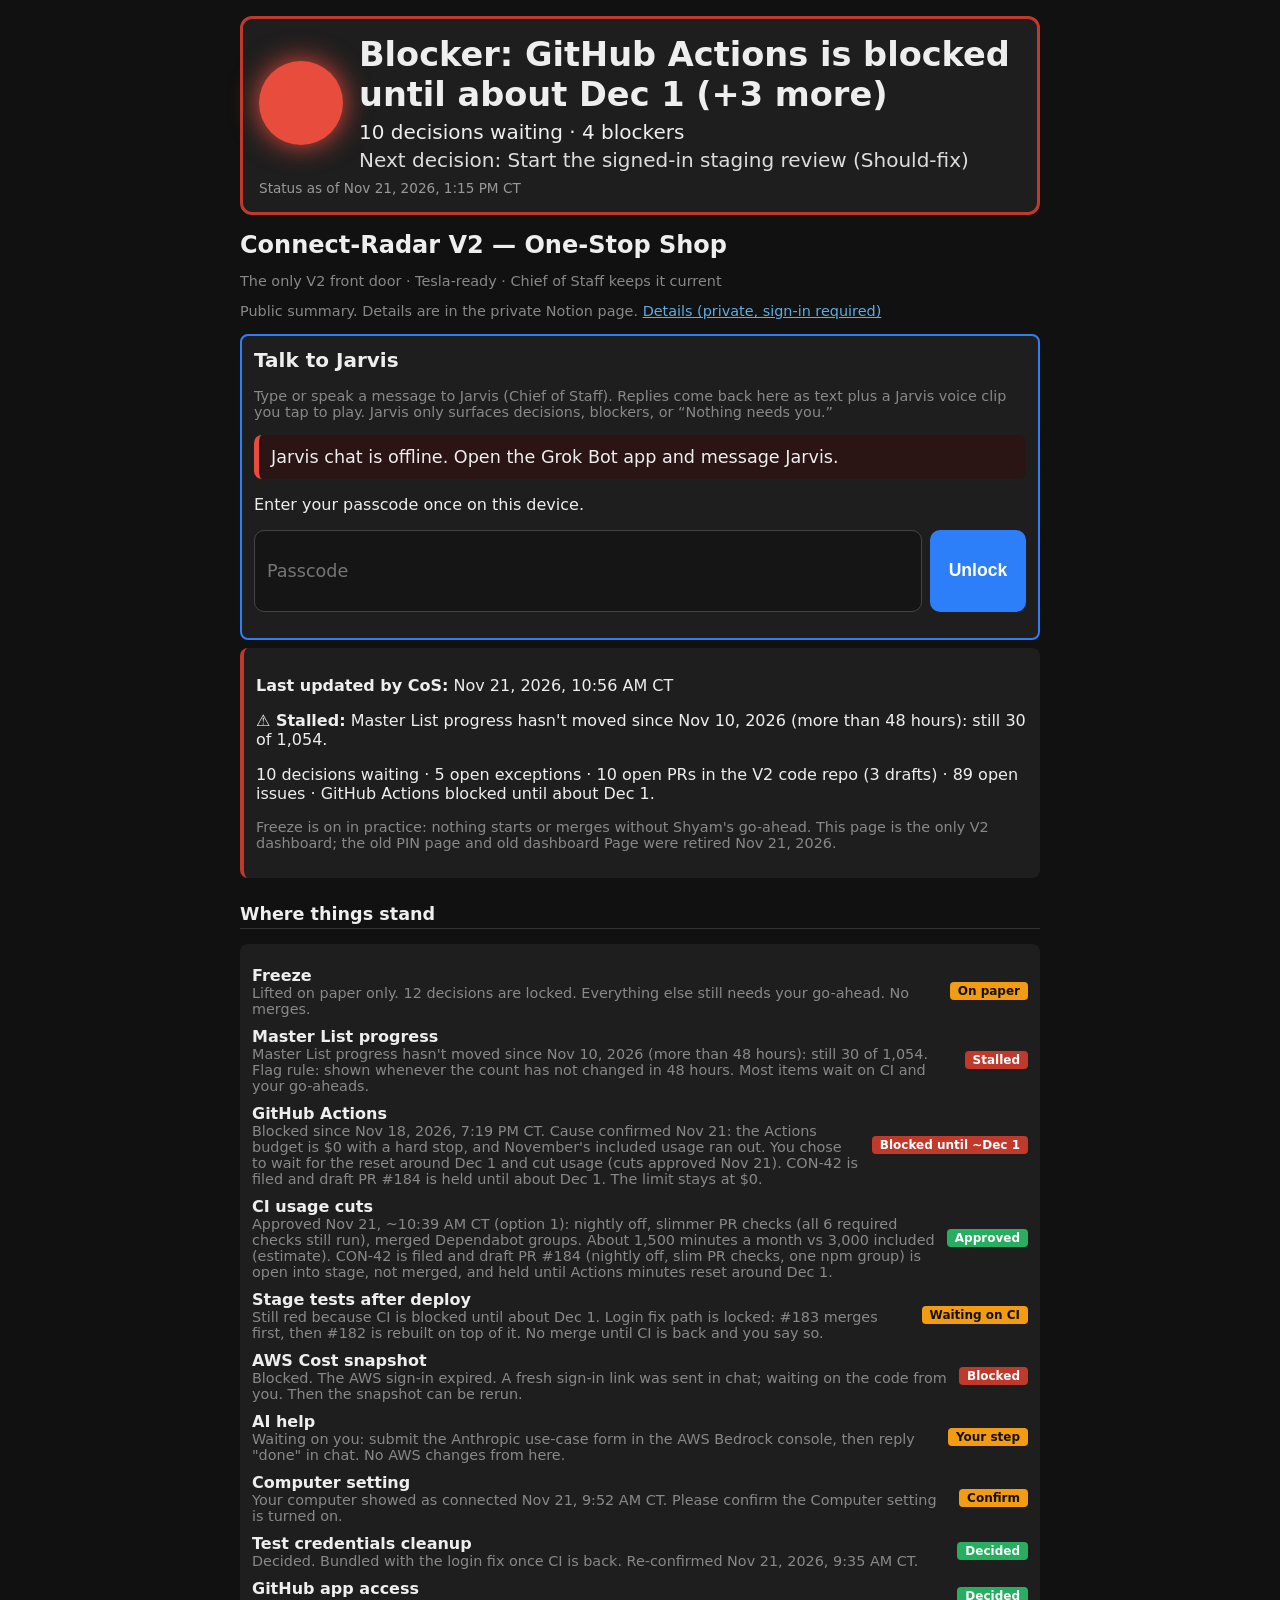
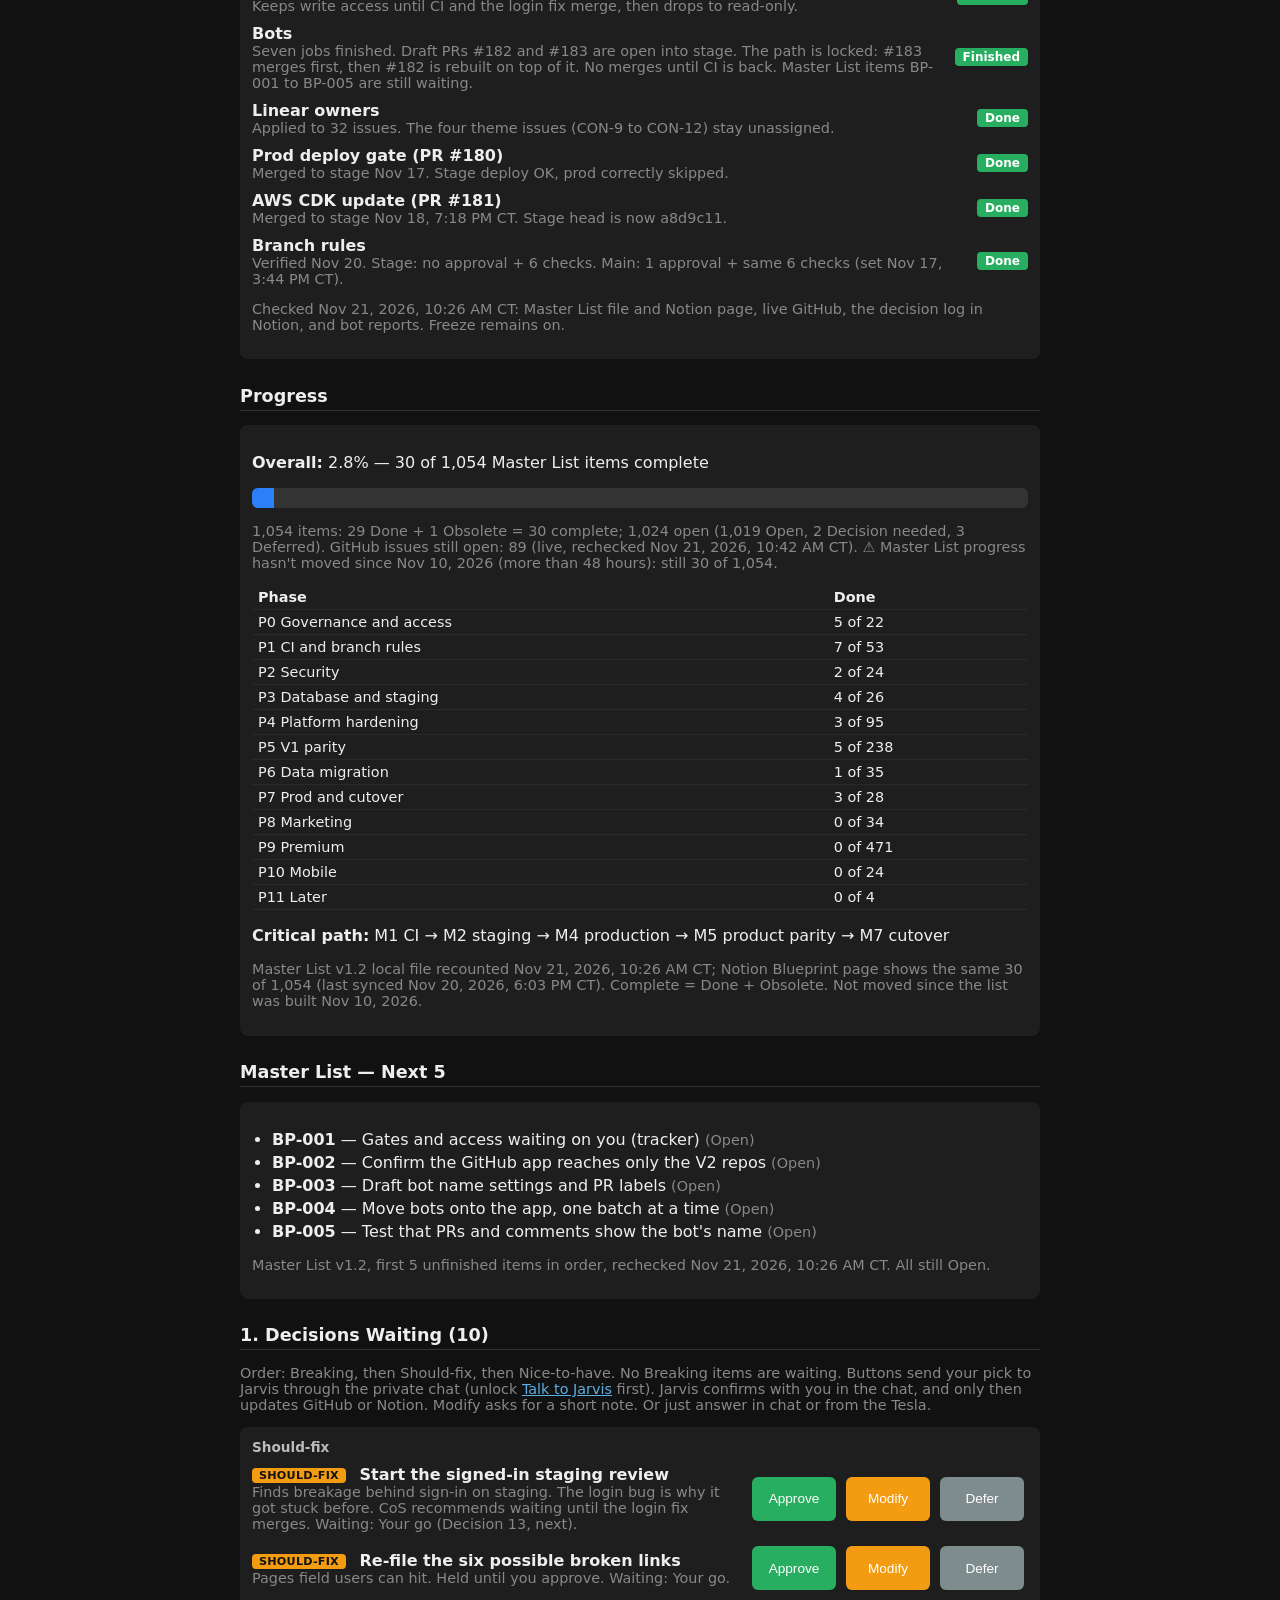
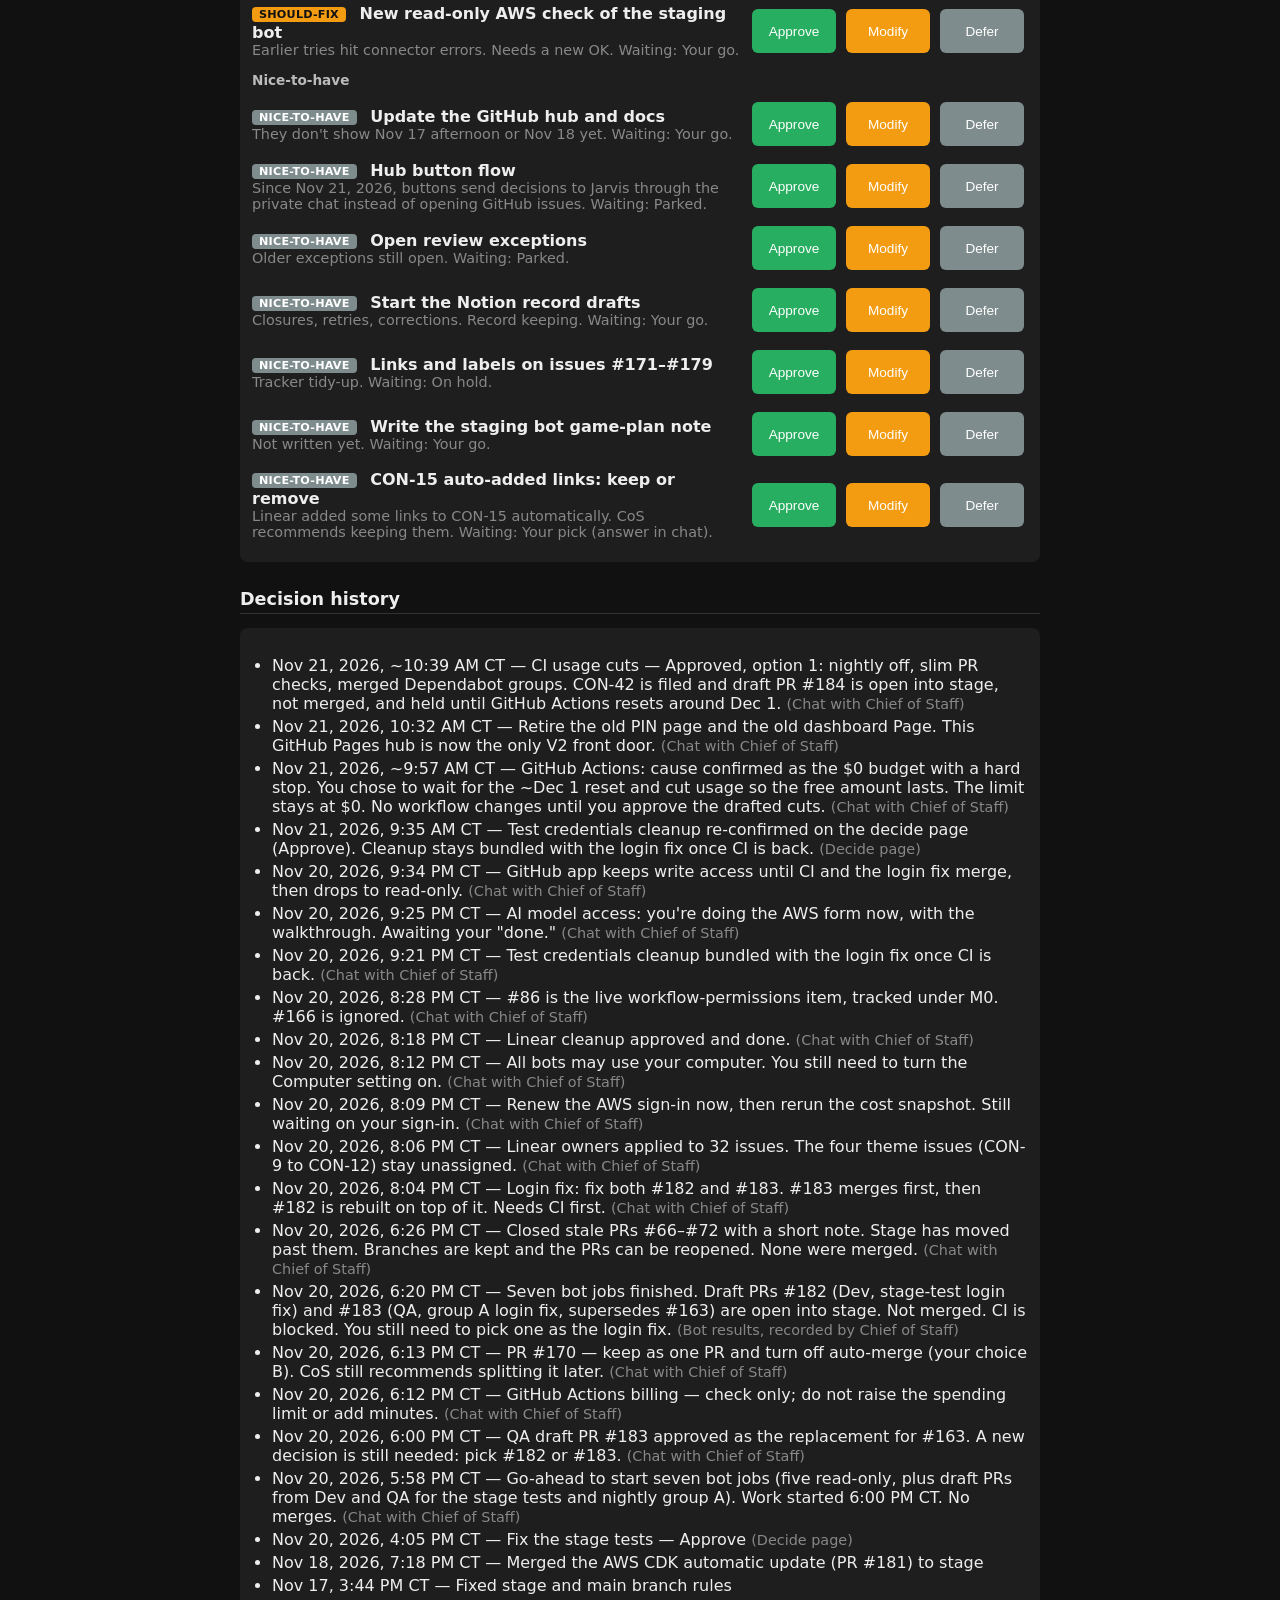
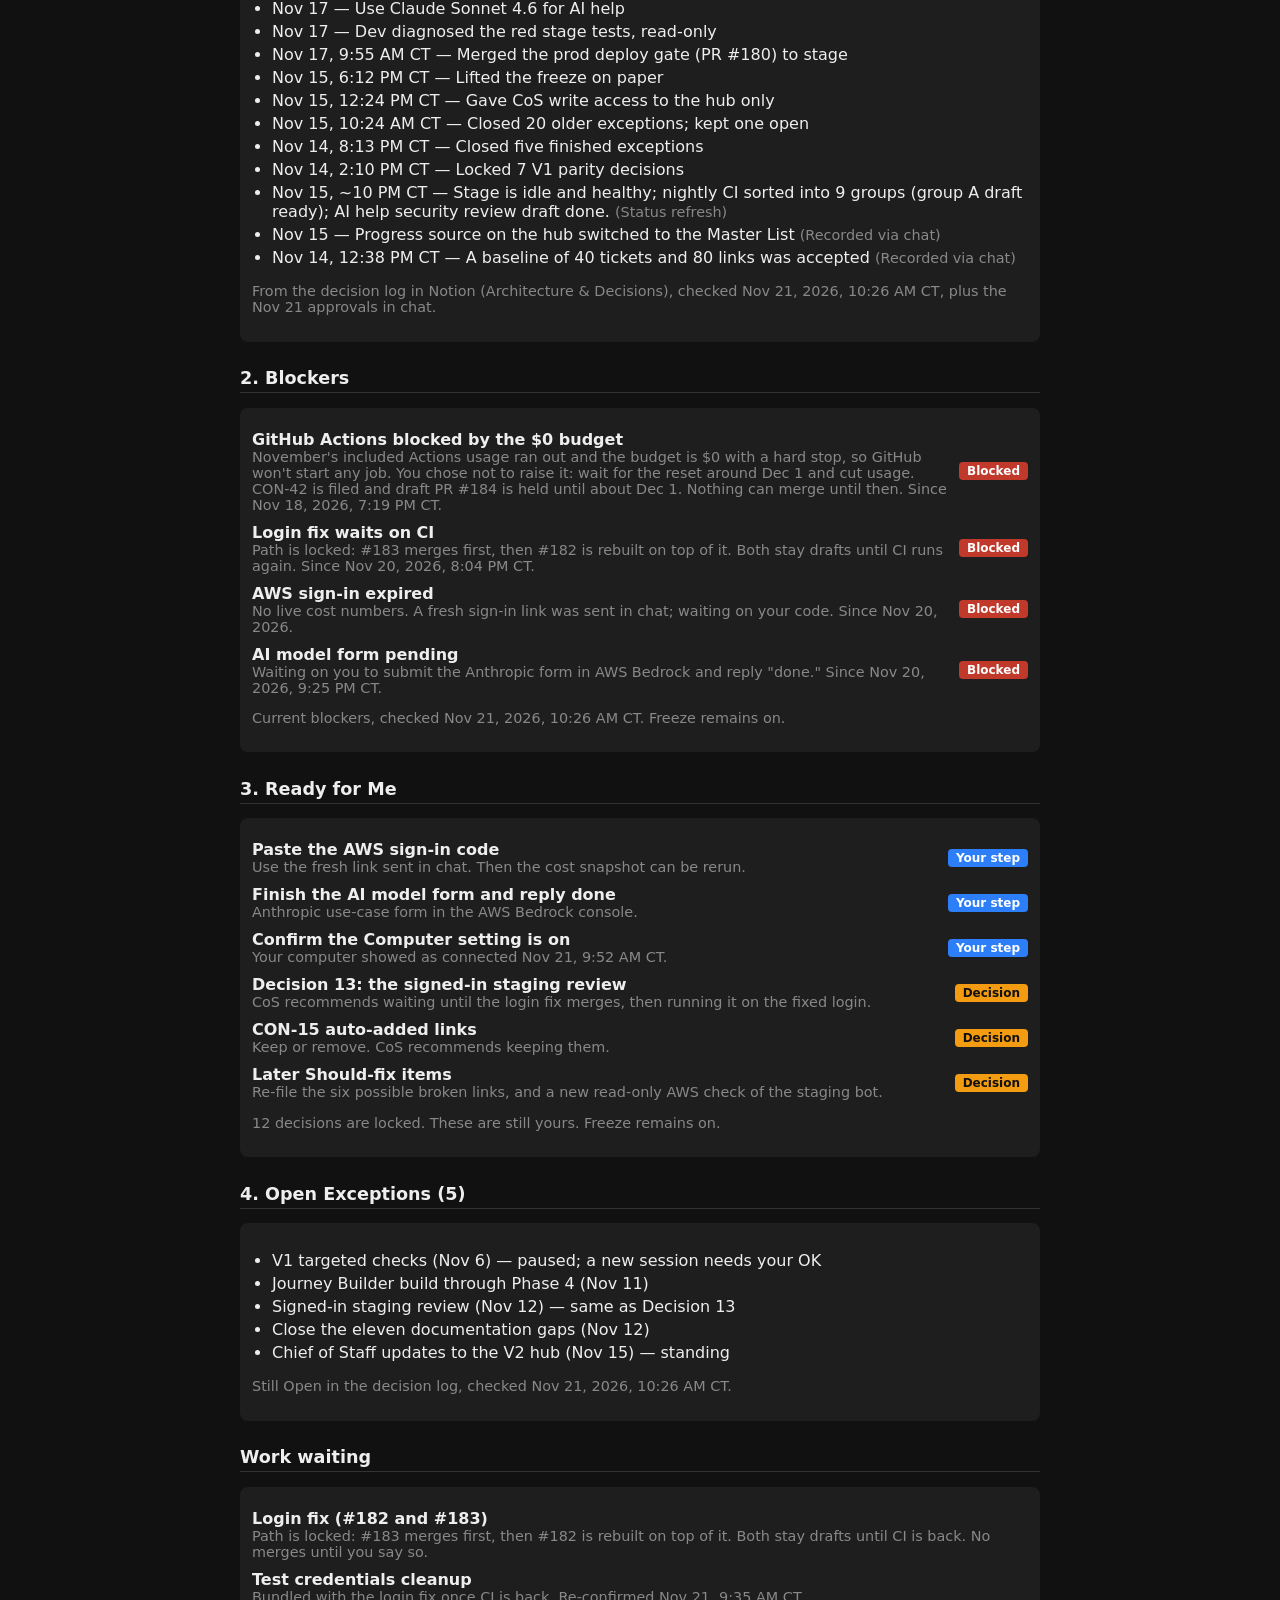
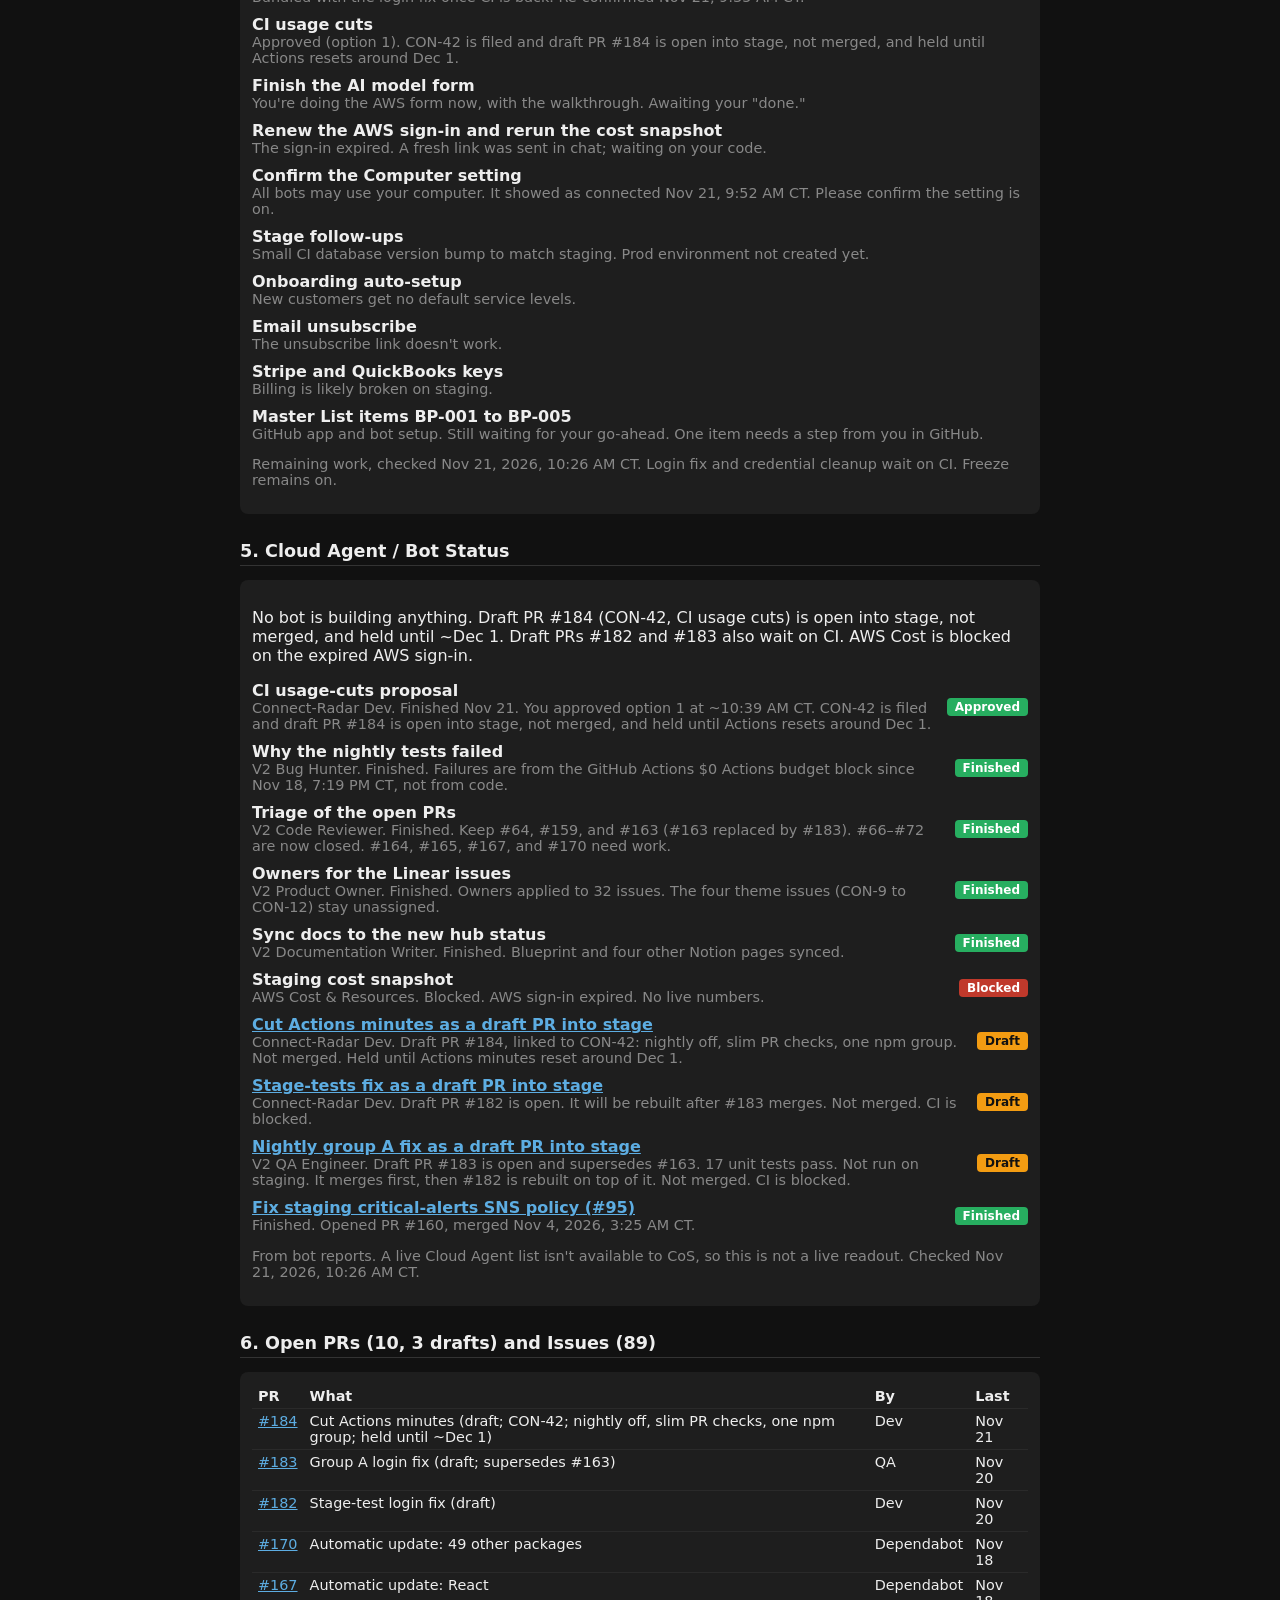
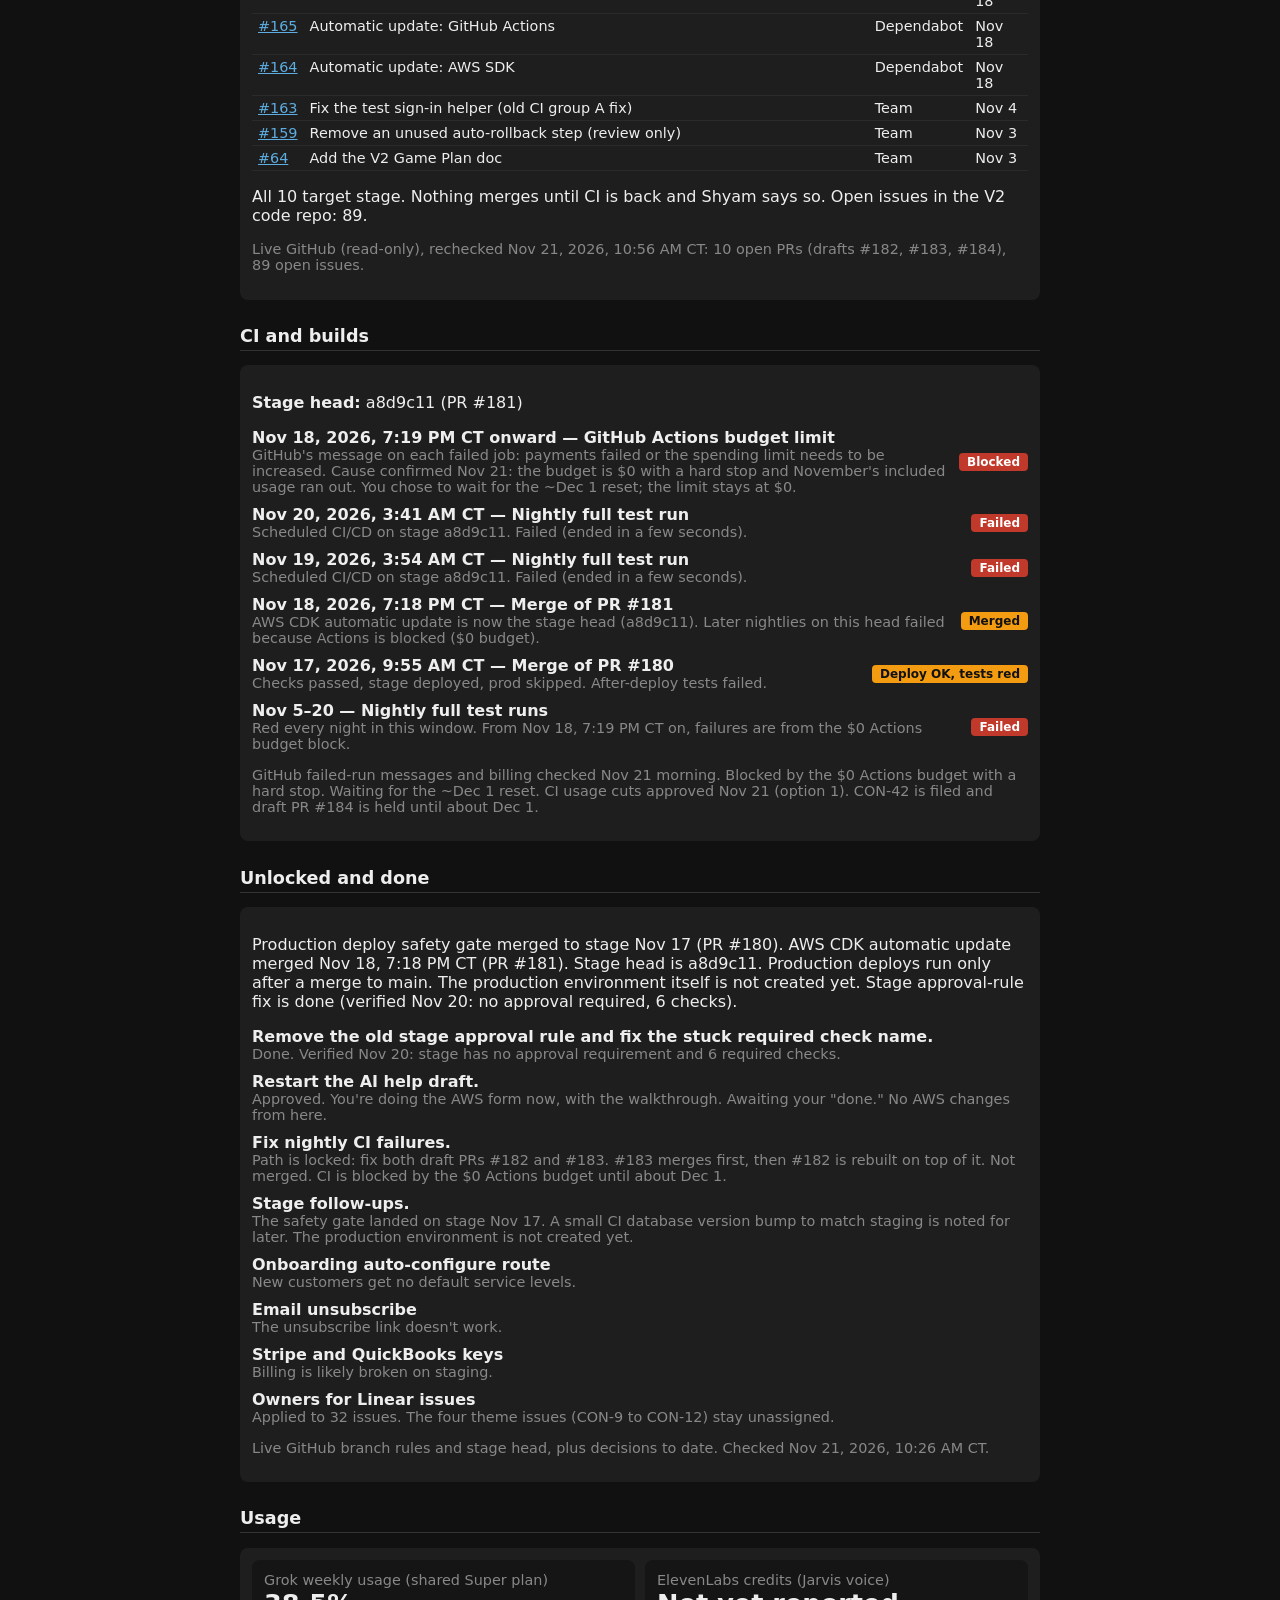
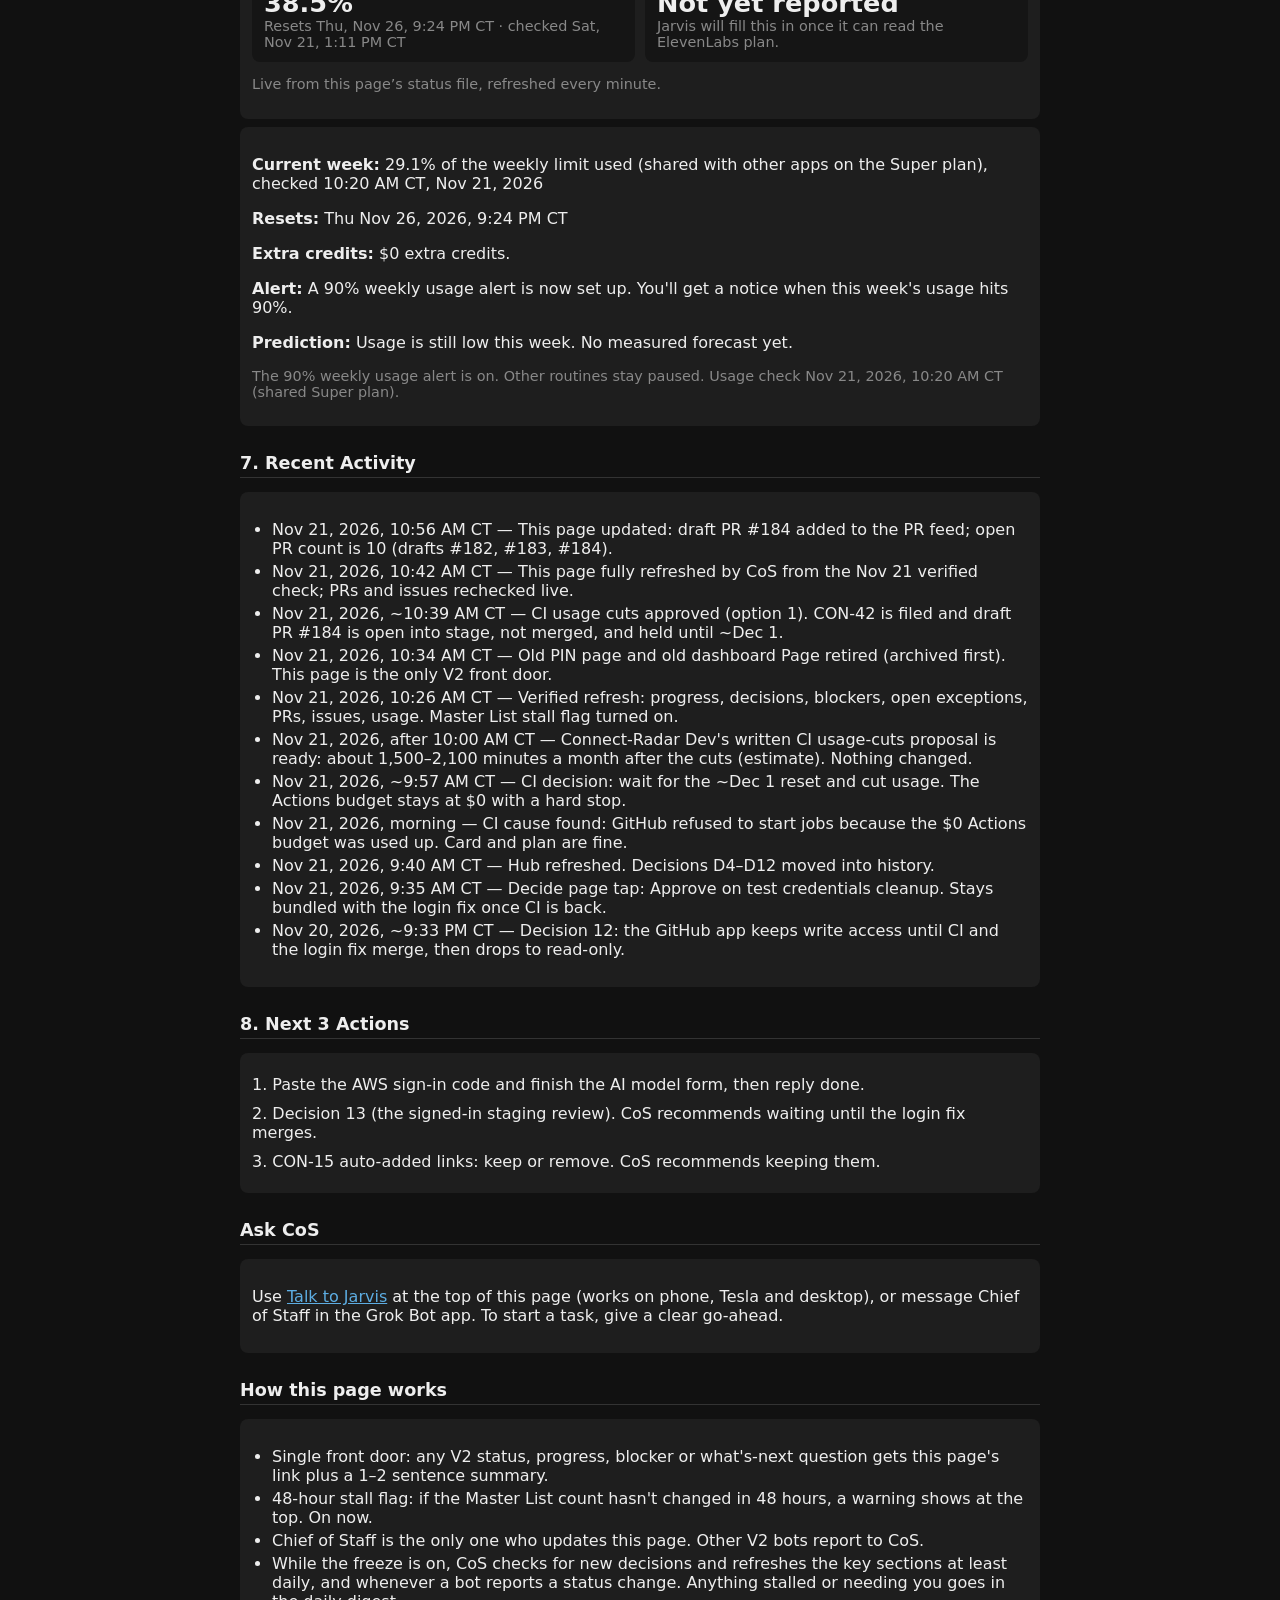
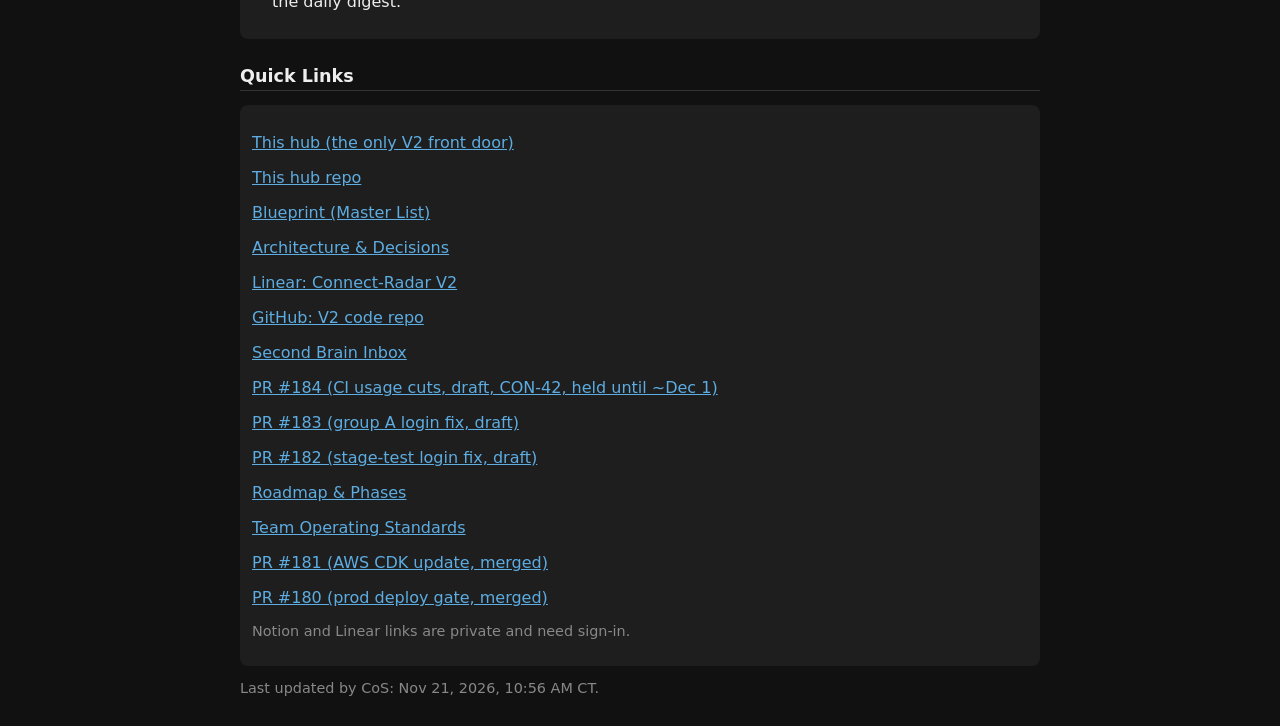
==== commit 35738901: "Ambient status banner + status.json, usage panel, Jarvis notices, mic hint, offline notice" ====
--- a/index.html
+++ b/index.html
@@ -60,12 +60,43 @@
   .jv-chips { display: flex; gap: 8px; flex-wrap: wrap; margin-top: 10px; }
   .jv-chips .btn { min-height: 48px; font-size: 1rem; margin: 0; background: #333; }
   .jv-hidden { display: none !important; }
+  .amb { border-radius: 12px; padding: 16px; margin: 0 0 12px; background: #1e1e1e; border: 3px solid #555; }
+  .amb-row { display: flex; gap: 16px; align-items: center; }
+  .amb-light { flex: none; width: 64px; height: 64px; border-radius: 50%; background: #7f8c8d; box-shadow: 0 0 24px rgba(0,0,0,.5); }
+  .amb-red { border-color: #c0392b; } .amb-red .amb-light { background: #e74c3c; box-shadow: 0 0 28px #e74c3c; }
+  .amb-yellow { border-color: #f1c40f; } .amb-yellow .amb-light { background: #f1c40f; box-shadow: 0 0 28px #f1c40f; }
+  .amb-green { border-color: #27ae60; } .amb-green .amb-light { background: #2ecc71; box-shadow: 0 0 28px #2ecc71; }
+  .amb-headline { font-size: 1.7rem; font-weight: 800; line-height: 1.2; }
+  .amb-sub { font-size: 1.25rem; margin-top: 4px; }
+  .amb-next { font-size: 1.25rem; margin-top: 4px; color: #ddd; }
+  .amb-updated { font-size: 0.85rem; color: #999; margin-top: 8px; }
+  @media (min-width: 700px) { .amb-headline { font-size: 2.1rem; } .amb-light { width: 84px; height: 84px; } }
+  .jv-notices { display: flex; flex-direction: column; gap: 8px; margin: 10px 0 0; }
+  .jv-notice { background: #2a2212; border-left: 5px solid #f39c12; border-radius: 8px; padding: 10px 12px; white-space: pre-wrap; font-size: 1.05rem; }
+  .jv-notice.blocker { background: #2a1414; border-left-color: #e74c3c; }
+  .jv-notice.nothing { background: #142a1a; border-left-color: #2ecc71; }
+  .jv-hint { font-size: 0.9rem; color: #aaa; margin: 6px 0 0; }
+  .jv-offline { background: #2a1414; border-left: 5px solid #e74c3c; border-radius: 8px; padding: 12px; font-size: 1.1rem; margin: 10px 0; }
+  .usage-grid { display: grid; grid-template-columns: repeat(auto-fit, minmax(220px, 1fr)); gap: 10px; }
+  .usage-box { background: #151515; border-radius: 8px; padding: 12px; }
+  .usage-big { font-size: 1.6rem; font-weight: 800; }
   .jv-note-box { width: 100%; margin-top: 8px; }
   .jv-sent { width: 100%; color: #8fd19e; font-size: 0.95rem; margin-top: 6px; }
   .jv-decide { min-height: 44px; min-width: 84px; font-size: 1rem; }
 </style>
 </head>
 <body>
+<div id="ambient" class="amb amb-red" role="status" aria-live="polite">
+  <div class="amb-row">
+    <span class="amb-light" aria-hidden="true"></span>
+    <div class="amb-text">
+      <div id="amb-headline" class="amb-headline">Blocker: GitHub Actions is blocked until about Dec 1 (+3 more)</div>
+      <div id="amb-sub" class="amb-sub">10 decisions waiting</div>
+      <div id="amb-next" class="amb-next">Next decision: Start the signed-in staging review (Should-fix)</div>
+    </div>
+  </div>
+  <div id="amb-updated" class="amb-updated">Status as of Nov 21, 2026, 1:15 PM CT</div>
+</div>
 <h1>Connect-Radar V2 — One-Stop Shop</h1>
 <p class="muted">The only V2 front door · Tesla-ready · Chief of Staff keeps it current</p>
 <p class="muted">Public summary. Details are in the private Notion page. <a href="https://app.notion.com/p/41957419b0fb8175ba10e2ddb60ef656">Details (private, sign-in required)</a></p>
@@ -73,6 +104,7 @@
 <div class="card" id="jarvis">
   <h2>Talk to Jarvis</h2>
   <p class="muted">Type or speak a message to Jarvis (Chief of Staff). Replies come back here as text plus a Jarvis voice clip you tap to play. Jarvis only surfaces decisions, blockers, or &#8220;Nothing needs you.&#8221;</p>
+  <div id="jv-offline" class="jv-offline jv-hidden">Jarvis chat is offline. Open the Grok Bot app and message Jarvis.</div>
   <div id="jv-lock">
     <p>Enter your passcode once on this device.</p>
     <div class="jv-row">
@@ -81,12 +113,14 @@
     </div>
   </div>
   <div id="jv-chat" class="jv-hidden">
+    <div id="jv-notices" class="jv-notices"></div>
     <div id="jv-log" class="jv-log" aria-live="polite"></div>
     <div class="jv-row">
       <textarea id="jv-text" class="jv-input" rows="2" maxlength="2000" placeholder="Message Jarvis&#8230;" aria-label="Message to Jarvis"></textarea>
       <button id="jv-mic" class="btn jv-big jv-mic jv-hidden" type="button" aria-label="Speak your message">&#127908; Speak</button>
       <button id="jv-send" class="btn jv-big" type="button">Send</button>
     </div>
+    <p id="jv-hint" class="jv-hint jv-hidden">No mic button in this browser. Tap the box and use your keyboard&#8217;s dictation key. In the Tesla, use the car&#8217;s voice-to-text into the box.</p>
     <div class="jv-chips">
       <button class="btn jv-chip" type="button">What needs me?</button>
       <button class="btn jv-chip" type="button">Any blockers?</button>
@@ -728,6 +762,21 @@
 </div>
 
 <h2>Usage</h2>
+<div class="card" id="usage-live">
+  <div class="usage-grid">
+    <div class="usage-box">
+      <div class="muted">Grok weekly usage (shared Super plan)</div>
+      <div id="u-grok" class="usage-big">38.5%</div>
+      <div id="u-grok-sub" class="muted">Resets Thu Nov 26, 9:24 PM CT &#183; checked Nov 21, 1:11 PM CT</div>
+    </div>
+    <div class="usage-box">
+      <div class="muted">ElevenLabs credits (Jarvis voice)</div>
+      <div id="u-el" class="usage-big">Not yet reported</div>
+      <div id="u-el-sub" class="muted">Jarvis will fill this in once it can read the ElevenLabs plan.</div>
+    </div>
+  </div>
+  <p class="muted">Live from this page&#8217;s status file, refreshed every minute.</p>
+</div>
 <div class="card">
   <p><strong>Current week:</strong> 29.1% of the weekly limit used (shared with other apps on the Super plan), checked 10:20 AM CT, Nov 21, 2026</p>
   <p><strong>Resets:</strong> Thu Nov 26, 2026, 9:24 PM CT</p>
@@ -804,6 +853,49 @@
 <p class="muted">Last updated by CoS: Nov 21, 2026, 10:56 AM CT.</p>
 <script>
 (function () {
+  function $(id) { return document.getElementById(id); }
+  function ct(iso, withDay) {
+    if (!iso) return '';
+    try { var d = new Date(iso); if (isNaN(d)) return '';
+      var o = { timeZone: 'America/Chicago', hour: 'numeric', minute: '2-digit' };
+      if (withDay) { o.weekday = 'short'; o.month = 'short'; o.day = 'numeric'; }
+      return d.toLocaleString('en-US', o) + ' CT'; } catch (e) { return ''; }
+  }
+  function apply(s) {
+    if (!s || typeof s !== 'object') return;
+    var light = ['red', 'yellow', 'green'].indexOf(s.light) >= 0 ? s.light : 'yellow';
+    $('ambient').className = 'amb amb-' + light;
+    if (s.headline) $('amb-headline').textContent = s.headline;
+    var n = Number(s.decisions_waiting) || 0, b = (s.blockers || []).length;
+    var parts = [];
+    if (n) parts.push(n + (n === 1 ? ' decision waiting' : ' decisions waiting'));
+    if (b) parts.push(b + (b === 1 ? ' blocker' : ' blockers'));
+    $('amb-sub').textContent = parts.length ? parts.join(' \u00B7 ') : (s.headline && /nothing needs you/i.test(s.headline) ? '' : 'Nothing needs you');
+    var nd = s.next_decision;
+    $('amb-next').textContent = nd && nd.title ? 'Next decision: ' + nd.title + (nd.bucket ? ' (' + nd.bucket + ')' : '') : 'No decision waiting';
+    $('amb-updated').textContent = 'Status as of ' + (s.updated_at_label || ct(s.updated_at, true));
+    var u = s.usage || {}, g = u.grok, el = u.elevenlabs;
+    if (g && g.percent_week != null) {
+      $('u-grok').textContent = g.percent_week + '%';
+      $('u-grok-sub').textContent = (g.resets_at ? 'Resets ' + ct(g.resets_at, true) : '') + (g.checked_at ? ' \u00B7 checked ' + ct(g.checked_at, true) : '');
+    } else { $('u-grok').textContent = 'Not yet reported'; $('u-grok-sub').textContent = ''; }
+    if (el && el.used != null && el.limit != null) {
+      var pct = el.percent != null ? el.percent : Math.round(el.used / el.limit * 1000) / 10;
+      $('u-el').textContent = Number(el.used).toLocaleString('en-US') + ' / ' + Number(el.limit).toLocaleString('en-US') + ' (' + pct + '%)';
+      $('u-el-sub').textContent = (el.resets_at ? 'Resets ' + ct(el.resets_at, true) : '') + (el.checked_at ? ' \u00B7 checked ' + ct(el.checked_at, true) : '');
+    } else { $('u-el').textContent = 'Not yet reported'; $('u-el-sub').textContent = 'Jarvis will fill this in once it can read the ElevenLabs plan.'; }
+  }
+  function load() {
+    fetch('status.json?t=' + Date.now(), { cache: 'no-store' })
+      .then(function (r) { if (!r.ok) throw new Error(); return r.json(); })
+      .then(apply).catch(function () {});
+  }
+  load(); setInterval(function () { if (!document.hidden) load(); }, 60000);
+  document.addEventListener('visibilitychange', function () { if (!document.hidden) load(); });
+})();
+</script>
+<script>
+(function () {
   var RELAY = 'https://v2-hub-chat.w53dc149404.workers.dev';
   var KEY = 'v2hubchat.token';
   var $ = function (id) { return document.getElementById(id); };
@@ -816,6 +908,7 @@
     if (token) opts.headers['Authorization'] = 'Bearer ' + token;
     if (opts.body) opts.headers['Content-Type'] = 'application/json';
     return fetch(RELAY + path, opts).then(function (r) {
+      offline(false);
       if (r.status === 401 && path !== '/api/login') { lock('Please enter the passcode again.'); throw new Error('locked'); }
       return r;
     });
@@ -853,6 +946,18 @@
     if (sig === lastSig) return; lastSig = sig;
     var log = $('jv-log'), atBottom = log.scrollHeight - log.scrollTop - log.clientHeight < 60;
     log.textContent = ''; pending = false;
+    var nb = $('jv-notices'); nb.textContent = '';
+    list.filter(function (m) { return m.type === 'push' && m.reply_text; }).slice(-3).reverse().forEach(function (m) {
+      var k = KIND[m.reply_kind] || 'Notice';
+      var d = document.createElement('div'); d.className = 'jv-notice ' + (m.reply_kind || '');
+      var badge = document.createElement('span'); badge.className = 'badge ' + (m.reply_kind === 'blocker' ? 'breaking' : (m.reply_kind === 'nothing' ? 'nice' : 'should-fix'));
+      badge.textContent = k; d.appendChild(badge);
+      d.appendChild(document.createTextNode(m.reply_text));
+      var meta = document.createElement('div'); meta.className = 'jv-meta'; meta.textContent = 'Jarvis notice \u00B7 ' + time(m.reply_at); d.appendChild(meta);
+      if (m.has_audio) attachAudio(d, m.id);
+      nb.appendChild(d);
+    });
+    list = list.filter(function (m) { return m.type !== 'push'; });
     list.forEach(function (m) {
       if (m.text) log.appendChild(bubble('jv-me', m.text, time(m.created)));
       if (m.reply_text) {
@@ -878,7 +983,7 @@
     if (document.hidden) { pollTimer = setTimeout(poll, 30000); return; }
     api('/api/messages').then(function (r) { return r.json(); })
       .then(function (d) { if (d.messages) render(d.messages); status(''); })
-      .catch(function (e) { if (e.message !== 'locked') status('Can\u2019t reach the chat relay right now. Retrying\u2026'); })
+      .catch(function (e) { if (e.message !== 'locked') { status(''); health(); } })
       .then(function () { if (token) pollTimer = setTimeout(poll, pending ? 4000 : 30000); });
   }
   function send(text) {
@@ -887,7 +992,7 @@
     api('/api/messages', { method: 'POST', body: JSON.stringify({ text: text }) })
       .then(function (r) { return r.json().then(function (d) { if (!r.ok) throw new Error(d.message || 'Send failed'); return d; }); })
       .then(function () { $('jv-text').value = ''; status(''); pending = true; poll(); })
-      .catch(function (e) { if (e.message !== 'locked') status(e.message); })
+      .catch(function (e) { if (e instanceof TypeError) { status(''); offline(true); } else if (e.message !== 'locked') status(e.message); })
       .then(function () { $('jv-send').disabled = false; });
   }
   $('jv-unlock').addEventListener('click', function () {
@@ -895,7 +1000,7 @@
     fetch(RELAY + '/api/login', { method: 'POST', headers: { 'Content-Type': 'application/json' }, body: JSON.stringify({ passcode: p }) })
       .then(function (r) { return r.json().then(function (d) { if (!r.ok || !d.token) throw new Error(d.message || 'Could not unlock'); return d; }); })
       .then(function (d) { token = d.token; try { localStorage.setItem(KEY, token); } catch (e) {} $('jv-pass').value = ''; show(false); status(''); poll(); })
-      .catch(function (e) { status(e.message === 'Failed to fetch' ? 'Can\u2019t reach the chat relay.' : e.message); });
+      .catch(function (e) { if (e instanceof TypeError) { status(''); offline(true); } else status(e.message); });
   });
   $('jv-pass').addEventListener('keydown', function (e) { if (e.key === 'Enter') $('jv-unlock').click(); });
   $('jv-send').addEventListener('click', function () { send($('jv-text').value); });
@@ -935,6 +1040,7 @@
     });
   });
   var SR = window.SpeechRecognition || window.webkitSpeechRecognition;
+  if (!SR) $('jv-hint').classList.remove('jv-hidden');
   if (SR) {
     var mic = $('jv-mic'), rec = null; mic.classList.remove('jv-hidden');
     mic.addEventListener('click', function () {
@@ -942,11 +1048,18 @@
       rec = new SR(); rec.lang = 'en-US'; rec.interimResults = true; rec.continuous = false;
       var base = $('jv-text').value ? $('jv-text').value + ' ' : '';
       rec.onresult = function (ev) { var t = ''; for (var i = 0; i < ev.results.length; i++) t += ev.results[i][0].transcript; $('jv-text').value = base + t; };
-      rec.onerror = function (ev) { status(ev.error === 'not-allowed' ? 'Microphone not allowed in this browser. Use keyboard dictation instead.' : 'Didn\u2019t catch that. Try again.'); };
+      rec.onerror = function (ev) {
+        if (ev.error === 'not-allowed' || ev.error === 'service-not-allowed' || ev.error === 'audio-capture') { $('jv-hint').classList.remove('jv-hidden'); status('Mic not available here. Use your keyboard\u2019s dictation instead.'); }
+        else status('Didn\u2019t catch that. Try again.'); };
       rec.onend = function () { rec = null; mic.classList.remove('listening'); mic.textContent = '\uD83C\uDFA4 Speak'; };
       try { rec.start(); mic.classList.add('listening'); mic.textContent = '\u25A0 Stop'; status('Listening\u2026 tap Stop when done, then Send.'); } catch (e) { rec = null; }
     });
   }
+  function offline(on) { $('jv-offline').classList.toggle('jv-hidden', !on); }
+  function health() {
+    fetch(RELAY + '/api/health', { cache: 'no-store' }).then(function (r) { offline(!r.ok); }).catch(function () { offline(true); });
+  }
+  health(); setInterval(function () { if (!document.hidden) health(); }, 60000);
   if (token) { show(false); poll(); } else { show(true); }
 })();
 </script>
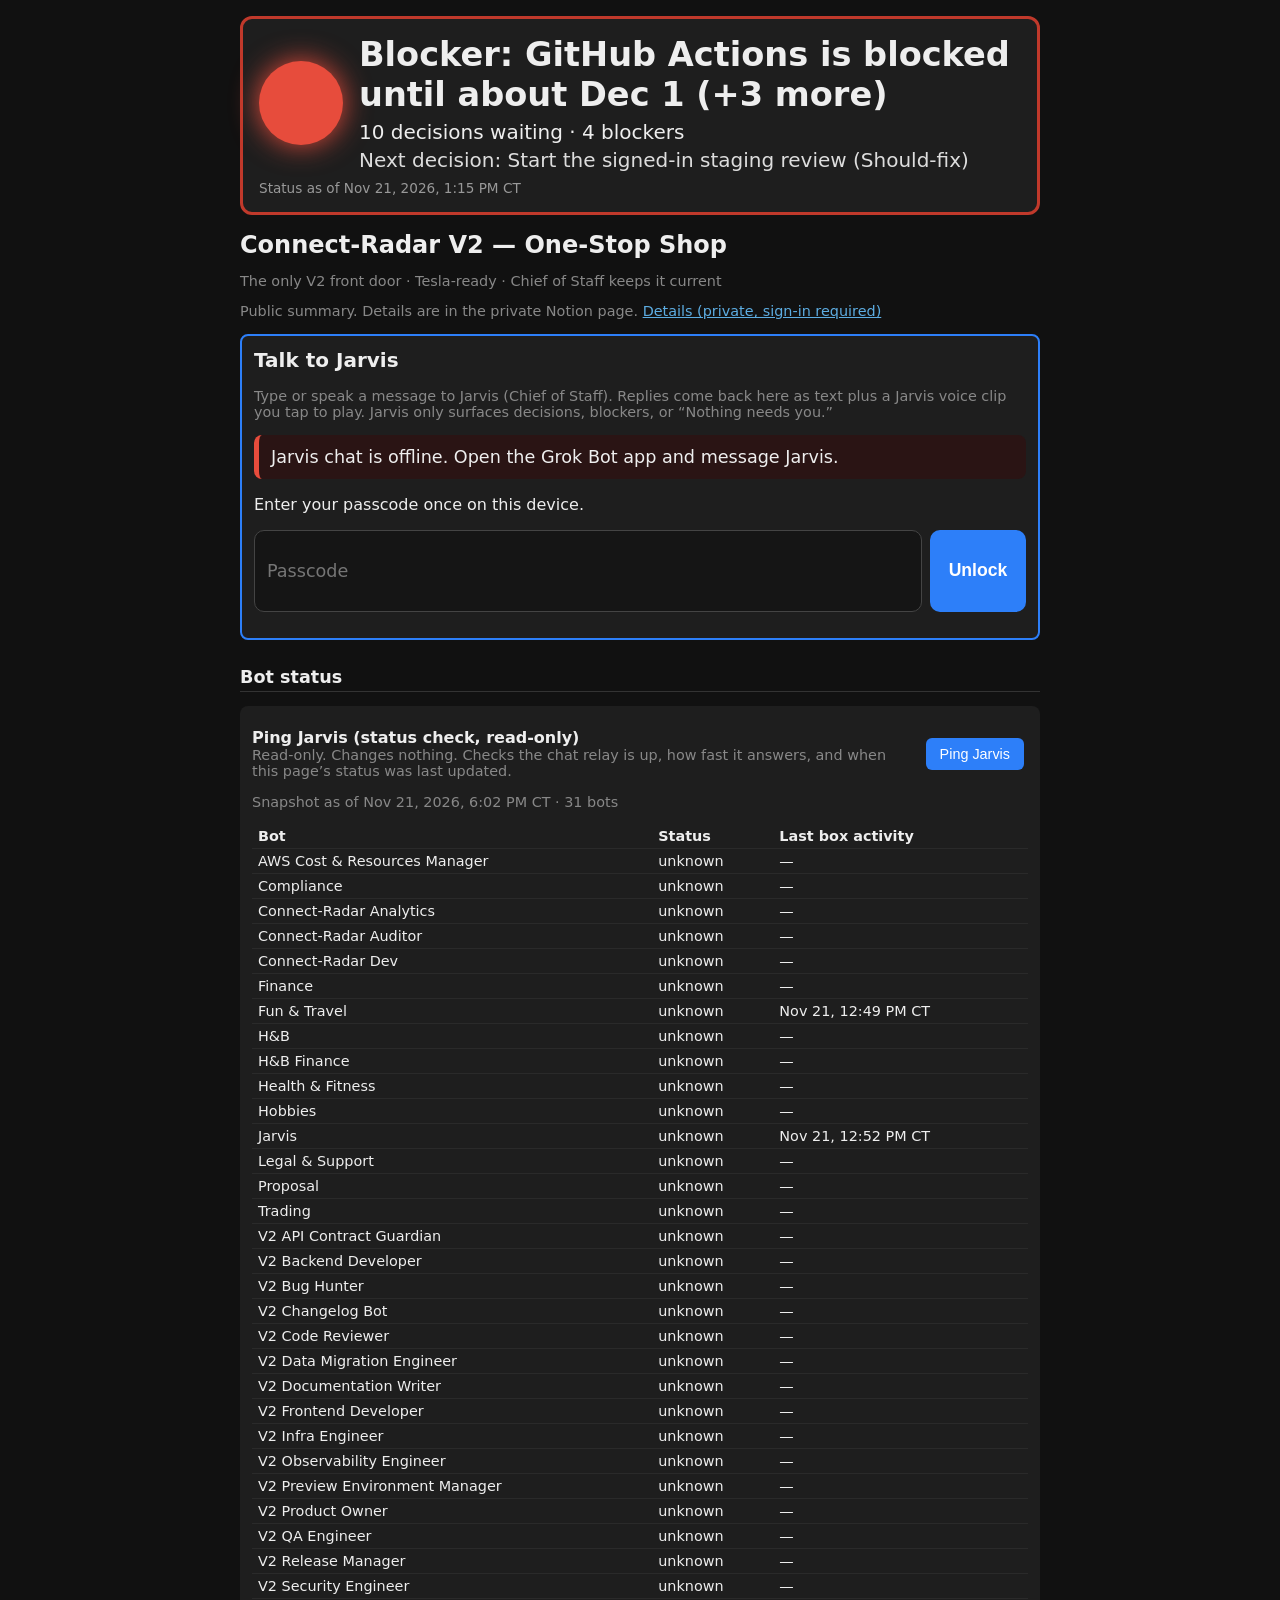
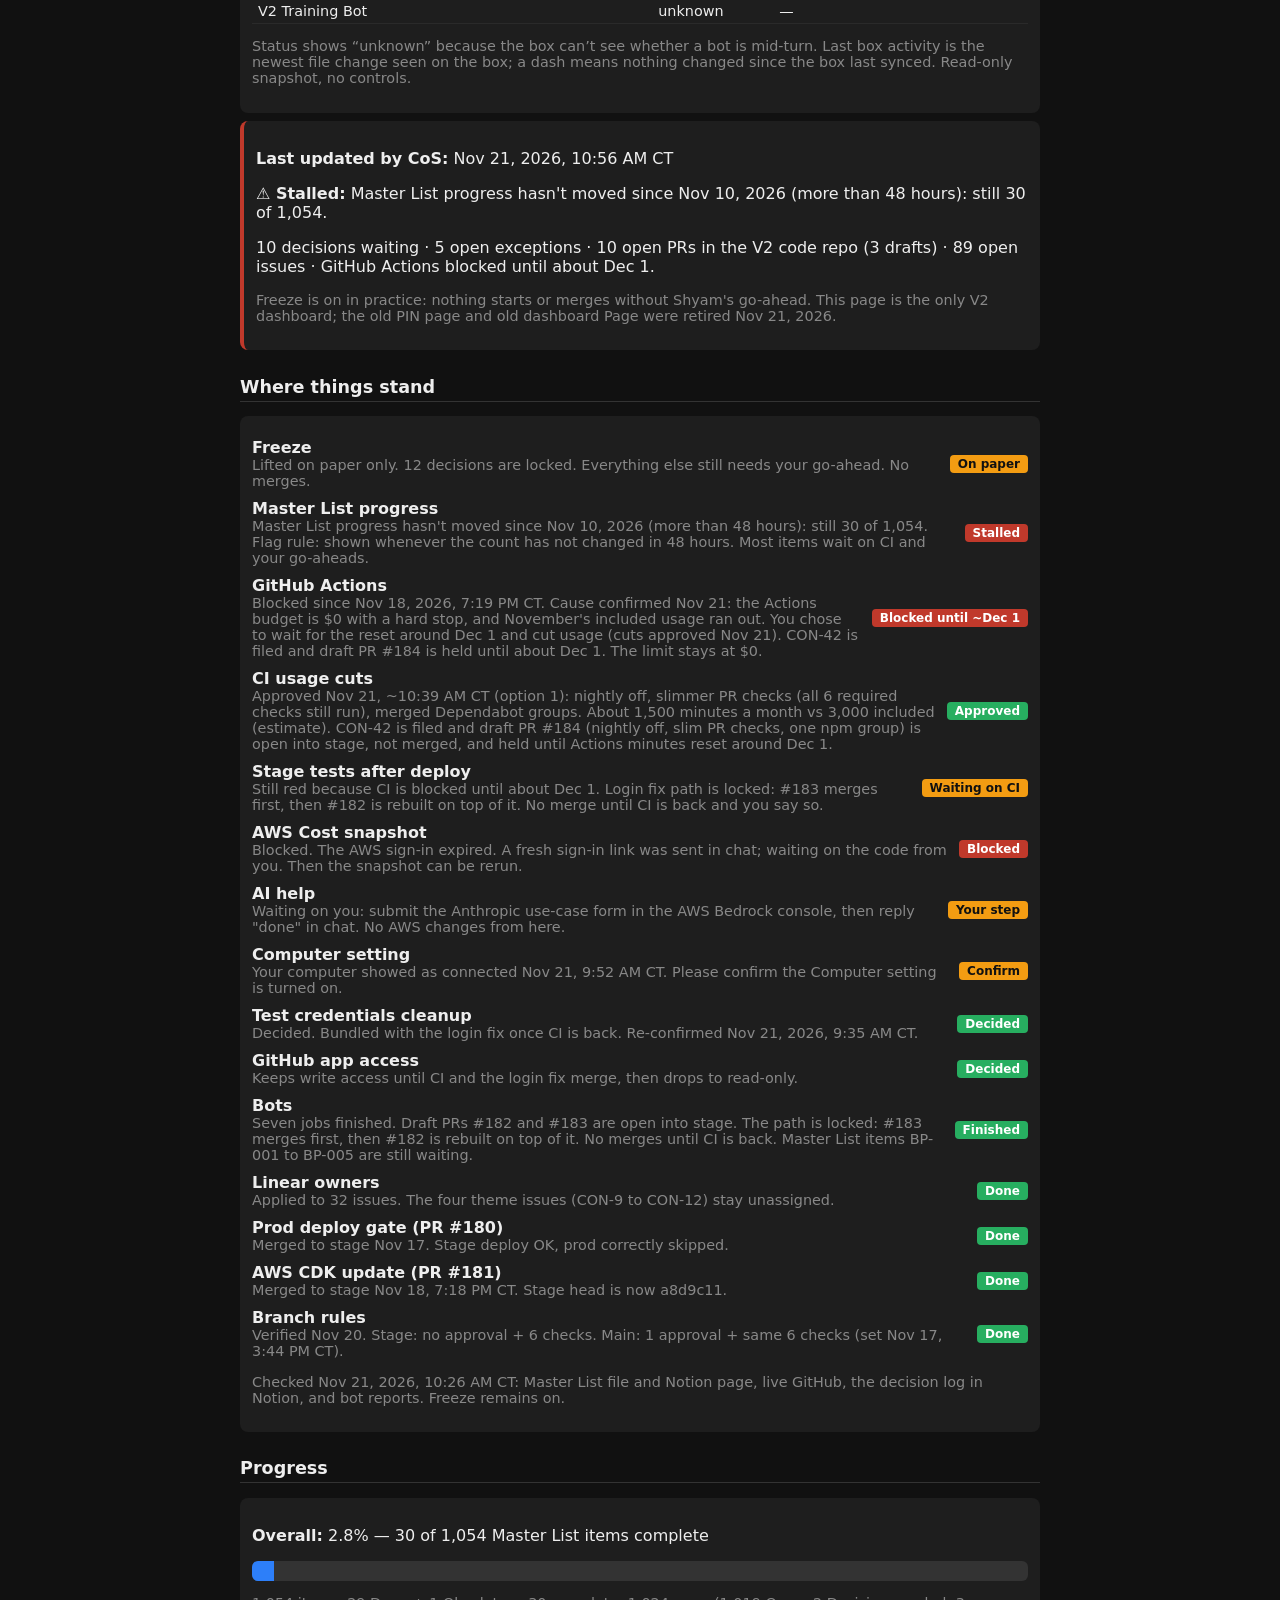
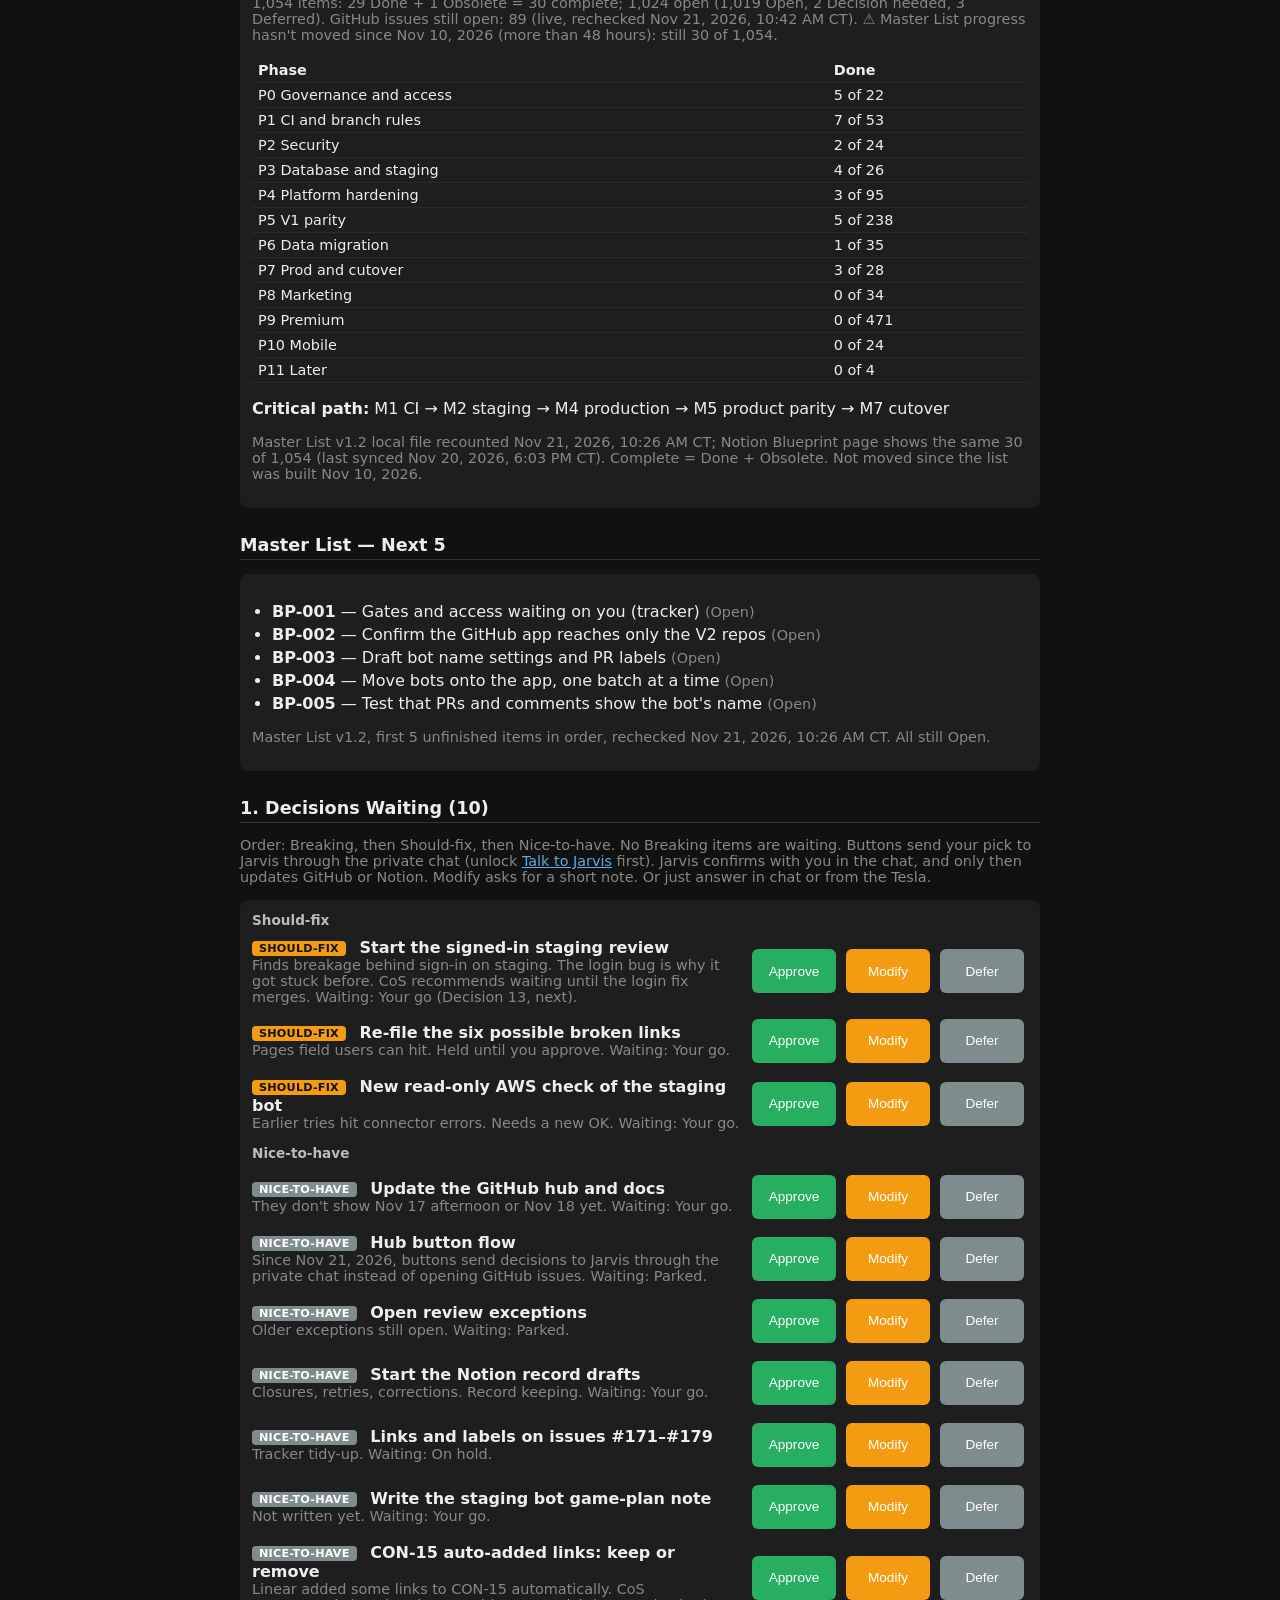
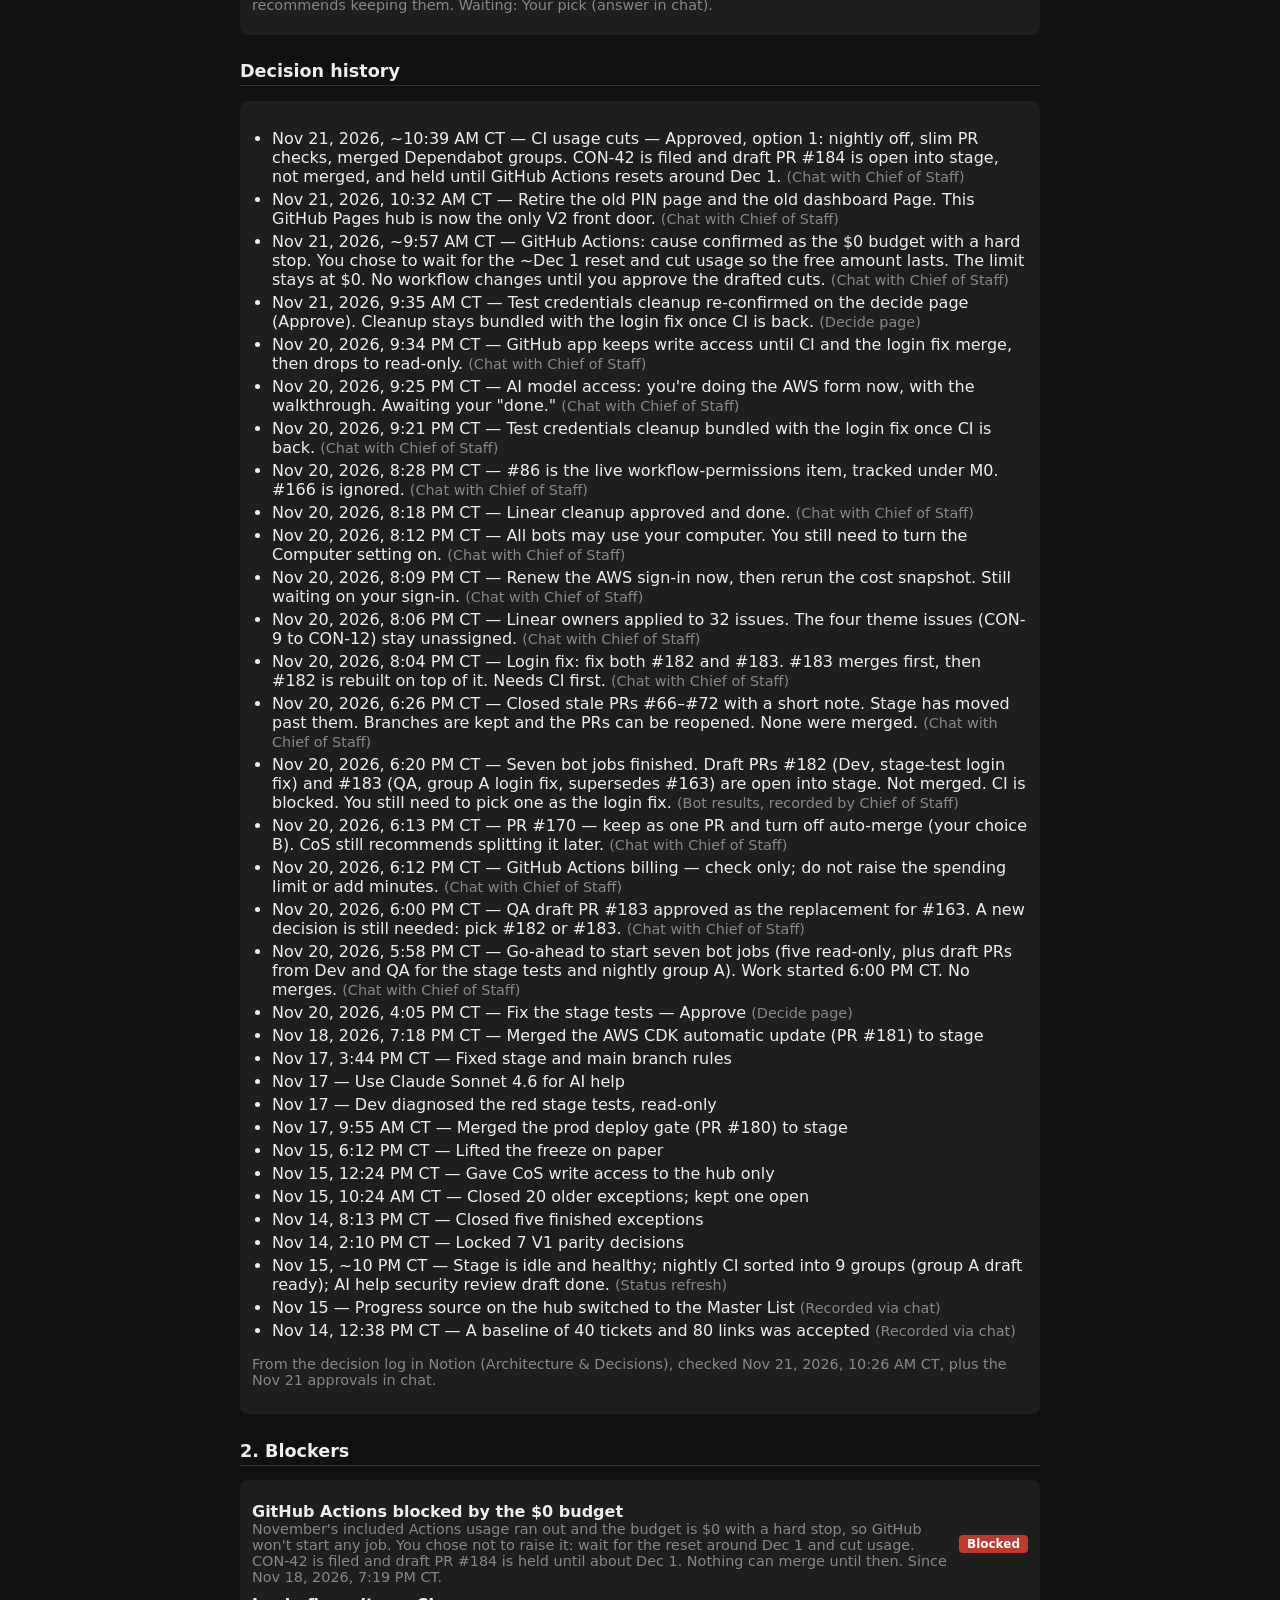
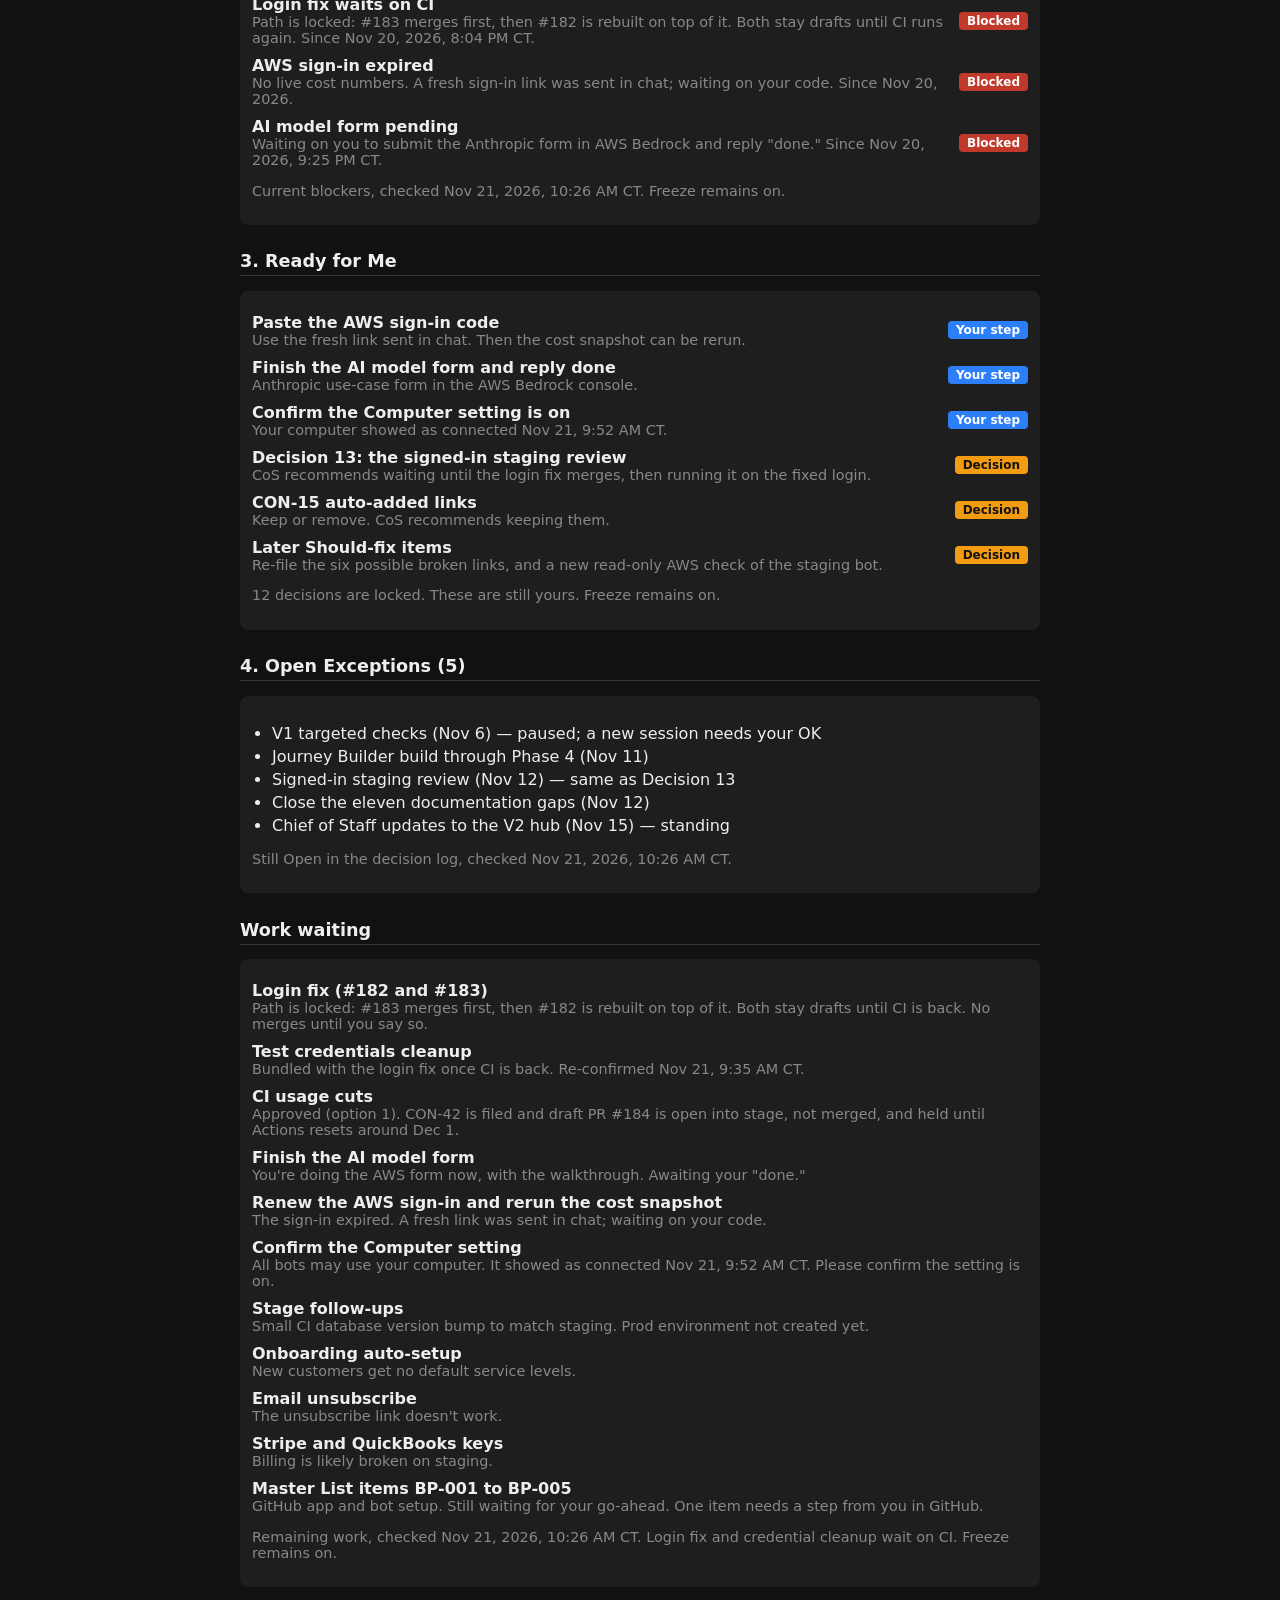
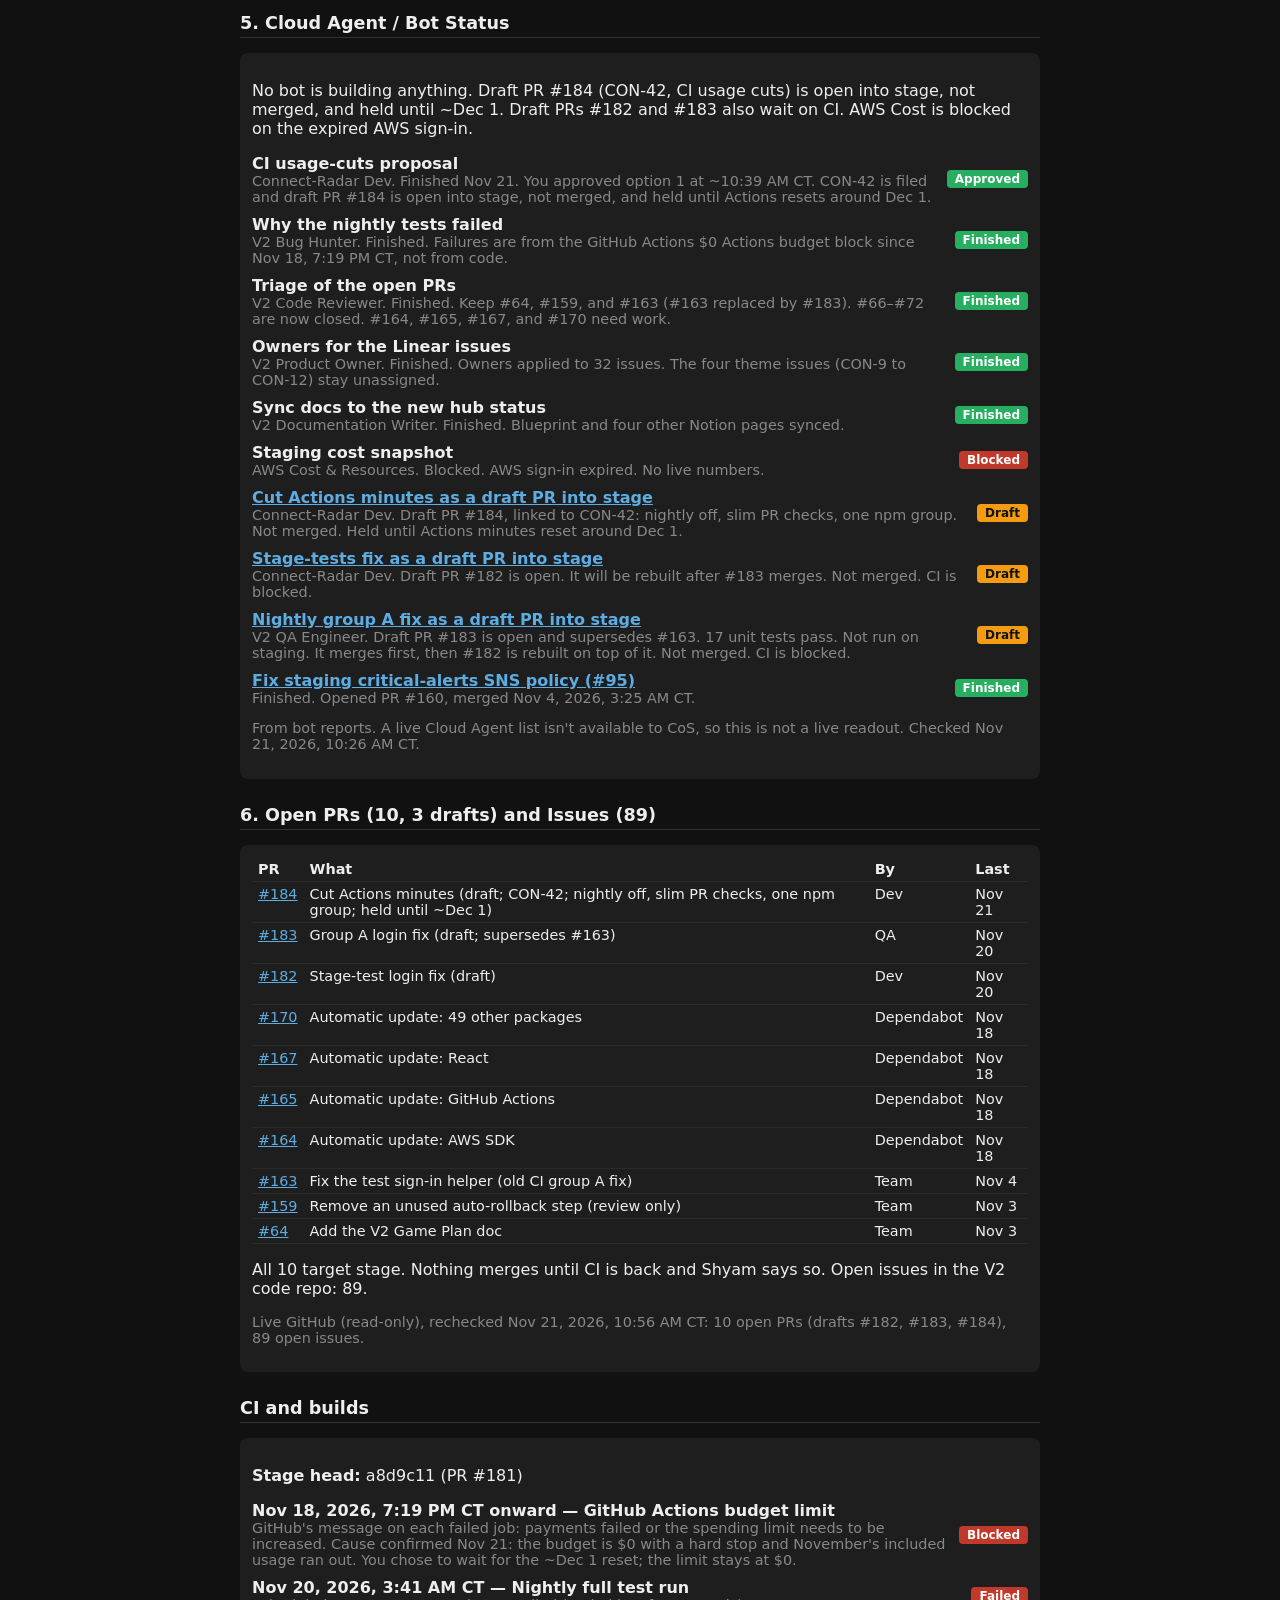
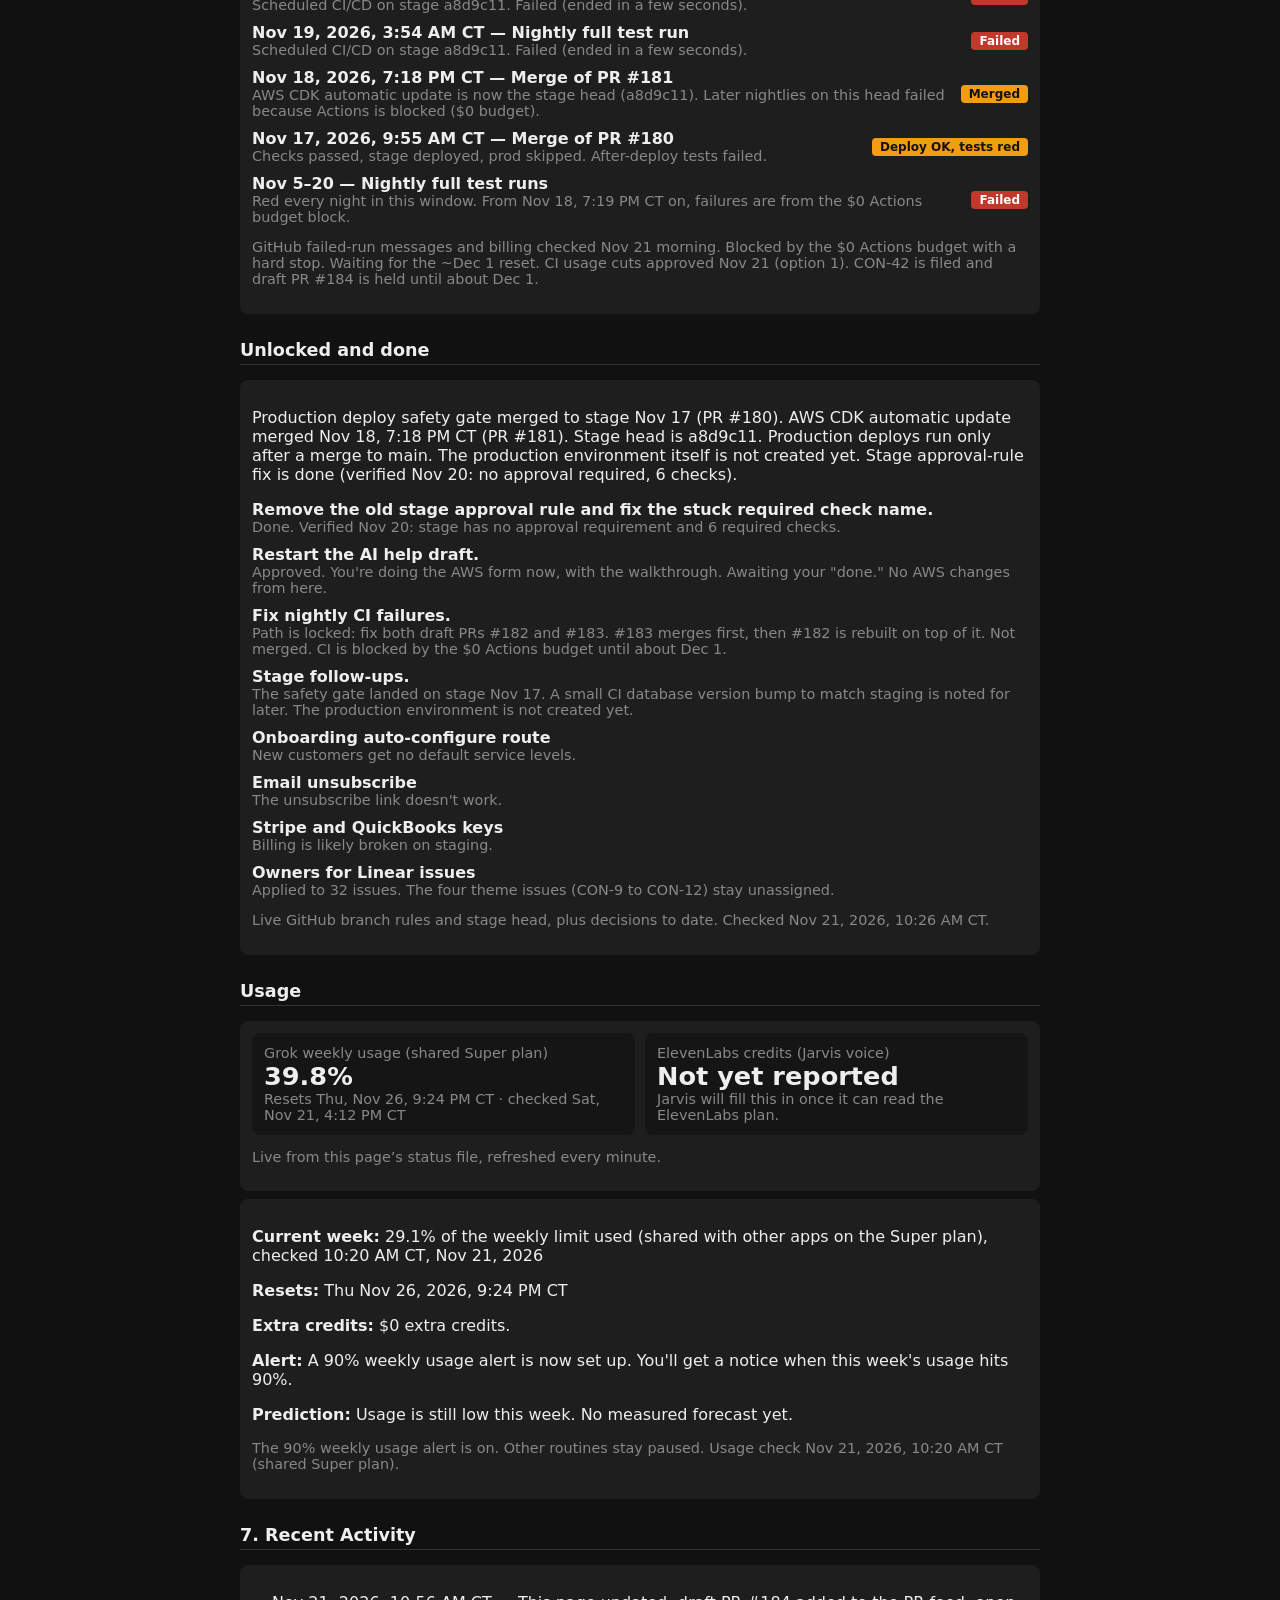
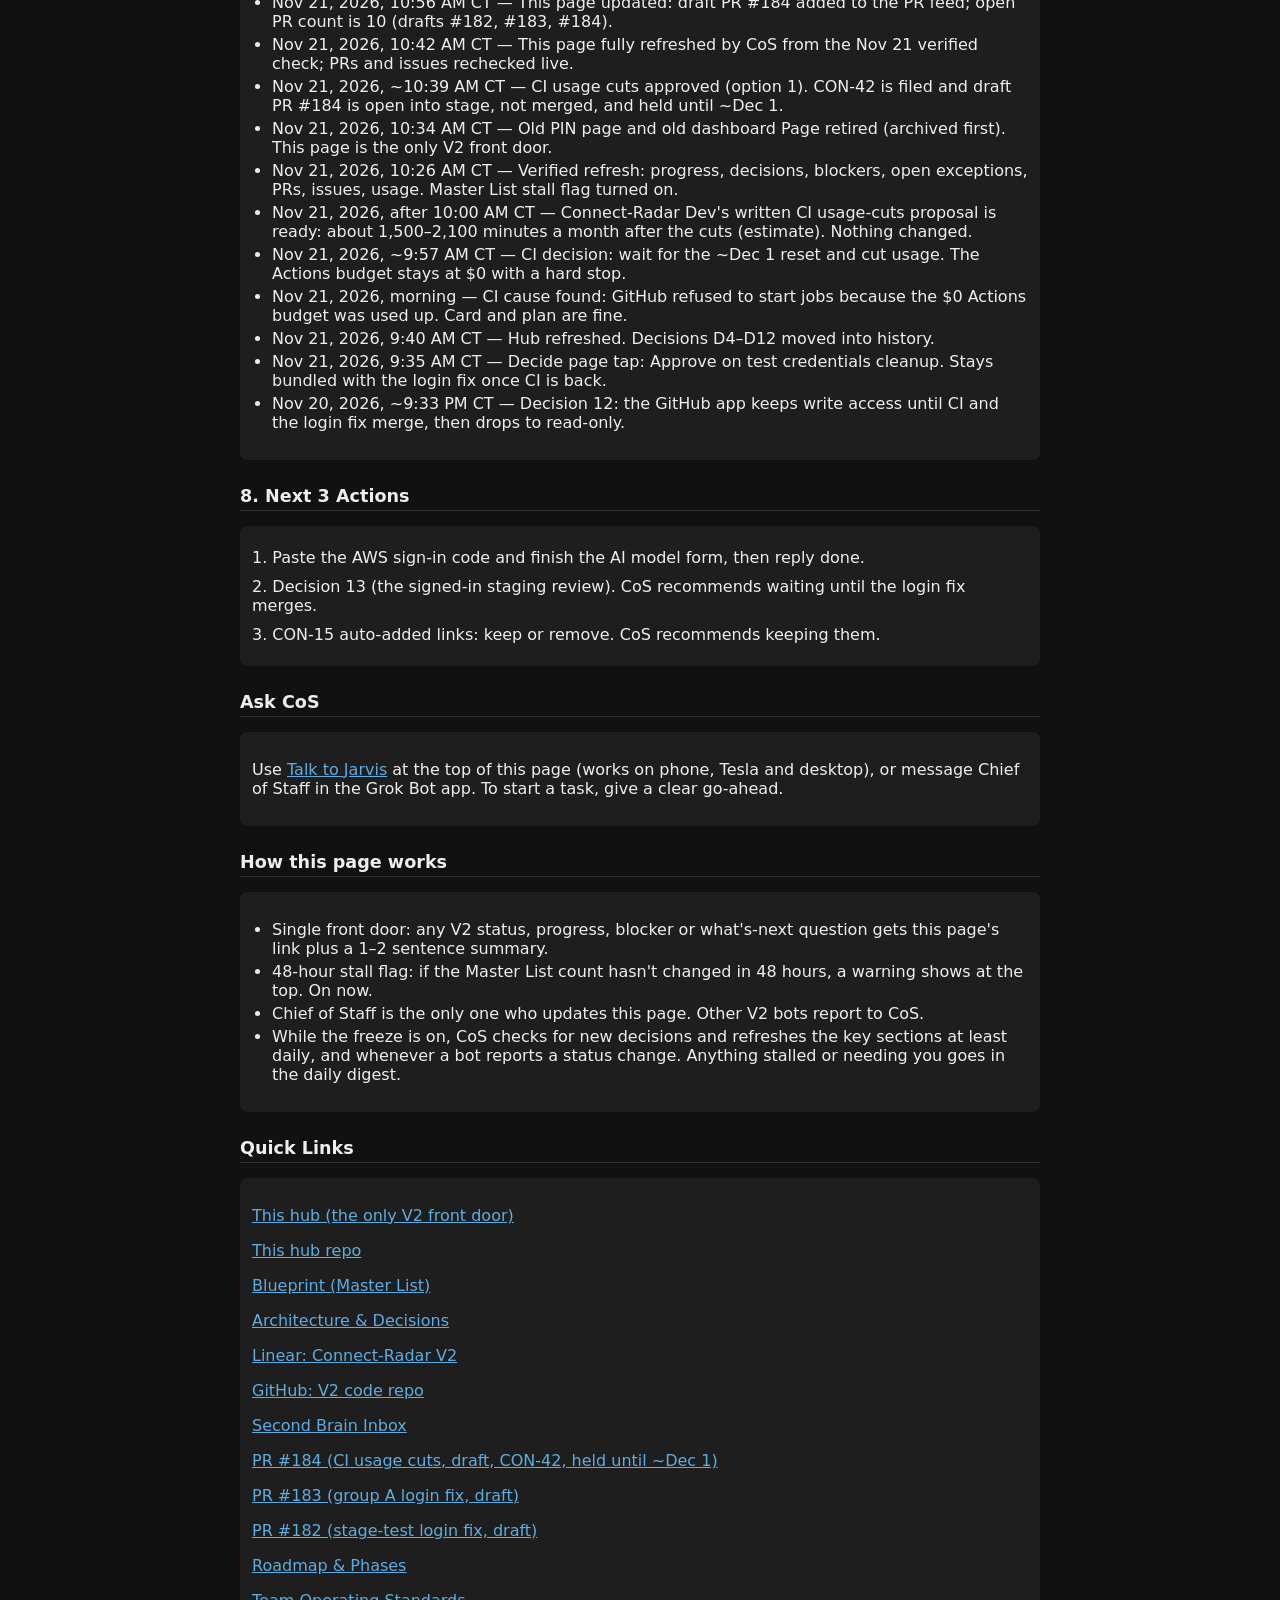
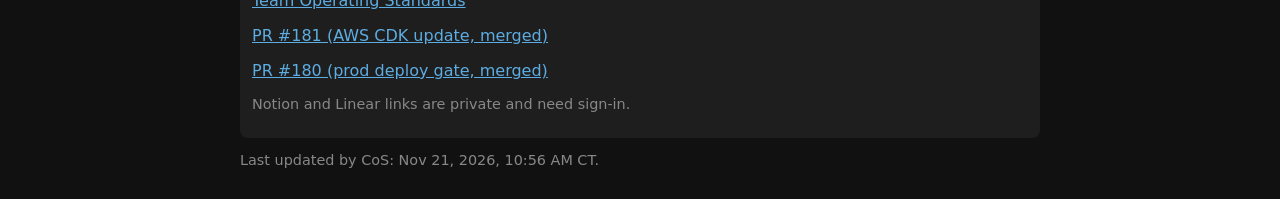
==== commit c3a9288f: "Bot status snapshot (bots.json), read-only Ping Jarvis, clearer chat-not-on message" ====
--- a/index.html
+++ b/index.html
@@ -131,6 +131,56 @@
   <p id="jv-status" class="muted" aria-live="polite"></p>
 </div>
 
+<h2 id="bots">Bot status</h2>
+<div class="card">
+  <div class="item">
+    <div class="item-text">
+      <strong>Ping Jarvis (status check, read-only)</strong>
+      <div class="muted">Read-only. Changes nothing. Checks the chat relay is up, how fast it answers, and when this page&#8217;s status was last updated.</div>
+      <div id="ping-out" class="muted" aria-live="polite"></div>
+    </div>
+    <button id="ping-btn" class="btn" type="button">Ping Jarvis</button>
+  </div>
+  <p id="bots-asof" class="muted">Snapshot as of Nov 21, 2026, 6:02 PM CT</p>
+  <table>
+    <thead><tr><th>Bot</th><th>Status</th><th>Last box activity</th></tr></thead>
+    <tbody id="bots-body">
+      <tr><td>AWS Cost &#38; Resources Manager</td><td>unknown</td><td>&#8212;</td></tr>
+      <tr><td>Compliance</td><td>unknown</td><td>&#8212;</td></tr>
+      <tr><td>Connect-Radar Analytics</td><td>unknown</td><td>&#8212;</td></tr>
+      <tr><td>Connect-Radar Auditor</td><td>unknown</td><td>&#8212;</td></tr>
+      <tr><td>Connect-Radar Dev</td><td>unknown</td><td>&#8212;</td></tr>
+      <tr><td>Finance</td><td>unknown</td><td>&#8212;</td></tr>
+      <tr><td>Fun &#38; Travel</td><td>unknown</td><td>Nov 21, 12:49 PM CT</td></tr>
+      <tr><td>H&#38;B</td><td>unknown</td><td>&#8212;</td></tr>
+      <tr><td>H&#38;B Finance</td><td>unknown</td><td>&#8212;</td></tr>
+      <tr><td>Health &#38; Fitness</td><td>unknown</td><td>&#8212;</td></tr>
+      <tr><td>Hobbies</td><td>unknown</td><td>&#8212;</td></tr>
+      <tr><td>Jarvis</td><td>unknown</td><td>Nov 21, 12:52 PM CT</td></tr>
+      <tr><td>Legal &#38; Support</td><td>unknown</td><td>&#8212;</td></tr>
+      <tr><td>Proposal</td><td>unknown</td><td>&#8212;</td></tr>
+      <tr><td>Trading</td><td>unknown</td><td>&#8212;</td></tr>
+      <tr><td>V2 API Contract Guardian</td><td>unknown</td><td>&#8212;</td></tr>
+      <tr><td>V2 Backend Developer</td><td>unknown</td><td>&#8212;</td></tr>
+      <tr><td>V2 Bug Hunter</td><td>unknown</td><td>&#8212;</td></tr>
+      <tr><td>V2 Changelog Bot</td><td>unknown</td><td>&#8212;</td></tr>
+      <tr><td>V2 Code Reviewer</td><td>unknown</td><td>&#8212;</td></tr>
+      <tr><td>V2 Data Migration Engineer</td><td>unknown</td><td>&#8212;</td></tr>
+      <tr><td>V2 Documentation Writer</td><td>unknown</td><td>&#8212;</td></tr>
+      <tr><td>V2 Frontend Developer</td><td>unknown</td><td>&#8212;</td></tr>
+      <tr><td>V2 Infra Engineer</td><td>unknown</td><td>&#8212;</td></tr>
+      <tr><td>V2 Observability Engineer</td><td>unknown</td><td>&#8212;</td></tr>
+      <tr><td>V2 Preview Environment Manager</td><td>unknown</td><td>&#8212;</td></tr>
+      <tr><td>V2 Product Owner</td><td>unknown</td><td>&#8212;</td></tr>
+      <tr><td>V2 QA Engineer</td><td>unknown</td><td>&#8212;</td></tr>
+      <tr><td>V2 Release Manager</td><td>unknown</td><td>&#8212;</td></tr>
+      <tr><td>V2 Security Engineer</td><td>unknown</td><td>&#8212;</td></tr>
+      <tr><td>V2 Training Bot</td><td>unknown</td><td>&#8212;</td></tr>
+    </tbody>
+  </table>
+  <p class="muted">Status shows &#8220;unknown&#8221; because the box can&#8217;t see whether a bot is mid-turn. Last box activity is the newest file change seen on the box; a dash means nothing changed since the box last synced. Read-only snapshot, no controls.</p>
+</div>
+
 <div class="card alert" id="cos-stamp">
   <p><strong>Last updated by CoS:</strong> Nov 21, 2026, 10:56 AM CT</p>
   <p><strong>&#9888; Stalled:</strong> Master List progress hasn&#x27;t moved since Nov 10, 2026 (more than 48 hours): still 30 of 1,054.</p>
@@ -897,7 +947,44 @@
 <script>
 (function () {
   var RELAY = 'https://v2-hub-chat.w53dc149404.workers.dev';
+  function $(id) { return document.getElementById(id); }
+  function td(t) { var c = document.createElement('td'); c.textContent = t; return c; }
+  function loadBots() {
+    fetch('bots.json?t=' + Date.now(), { cache: 'no-store' })
+      .then(function (r) { if (!r.ok) throw new Error(); return r.json(); })
+      .then(function (d) {
+        if (!d || !d.bots) return;
+        var body = $('bots-body'); body.textContent = '';
+        d.bots.forEach(function (b) {
+          var tr = document.createElement('tr');
+          tr.appendChild(td(b.name)); tr.appendChild(td(b.status || 'unknown')); tr.appendChild(td(b.last_turn_label || '\u2014'));
+          body.appendChild(tr);
+        });
+        $('bots-asof').textContent = 'Snapshot as of ' + (d.generated_at_label || '') + ' \u00B7 ' + d.bots.length + ' bots';
+      }).catch(function () {});
+  }
+  loadBots(); setInterval(function () { if (!document.hidden) loadBots(); }, 30000);
+  $('ping-btn').addEventListener('click', function () {
+    var out = $('ping-out'), t0 = Date.now(); out.textContent = 'Checking\u2026';
+    var relay = fetch(RELAY + '/api/health', { cache: 'no-store' })
+      .then(function (r) { var ms = Date.now() - t0; return r.json().then(function (h) { return { ok: r.ok, ms: ms, h: h }; }); })
+      .catch(function () { return { ok: false }; });
+    var st = fetch('status.json?t=' + Date.now(), { cache: 'no-store' }).then(function (r) { return r.json(); }).catch(function () { return null; });
+    Promise.all([relay, st]).then(function (v) {
+      var a = v[0], s = v[1], parts = [];
+      parts.push(a.ok ? 'Relay up (' + a.ms + ' ms)' : 'Relay down');
+      if (a.ok && a.h && a.h.configured) parts.push(a.h.configured.passcode && a.h.configured.jarvis_webhook ? 'chat switched on' : 'chat not switched on yet');
+      parts.push('status updated ' + (s && (s.updated_at_label || s.updated_at) || 'unknown'));
+      out.textContent = parts.join(' \u00B7 ');
+    });
+  });
+})();
+</script>
+<script>
+(function () {
+  var RELAY = 'https://v2-hub-chat.w53dc149404.workers.dev';
   var KEY = 'v2hubchat.token';
+  var NOT_ON = 'Jarvis chat isn\u2019t switched on yet. Shyam needs to add the passcode in Cloudflare.';
   var $ = function (id) { return document.getElementById(id); };
   var token = null, pending = false, pollTimer = null, lastSig = '', audioUrls = {};
   try { token = localStorage.getItem(KEY); } catch (e) {}
@@ -998,7 +1085,7 @@
   $('jv-unlock').addEventListener('click', function () {
     var p = $('jv-pass').value; if (!p) return; status('Checking\u2026');
     fetch(RELAY + '/api/login', { method: 'POST', headers: { 'Content-Type': 'application/json' }, body: JSON.stringify({ passcode: p }) })
-      .then(function (r) { return r.json().then(function (d) { if (!r.ok || !d.token) throw new Error(d.message || 'Could not unlock'); return d; }); })
+      .then(function (r) { return r.json().then(function (d) { if (!r.ok || !d.token) throw new Error(d.error === 'not_configured' ? NOT_ON : (d.message || 'Could not unlock')); return d; }); })
       .then(function (d) { token = d.token; try { localStorage.setItem(KEY, token); } catch (e) {} $('jv-pass').value = ''; show(false); status(''); poll(); })
       .catch(function (e) { if (e instanceof TypeError) { status(''); offline(true); } else status(e.message); });
   });
@@ -1057,7 +1144,9 @@
   }
   function offline(on) { $('jv-offline').classList.toggle('jv-hidden', !on); }
   function health() {
-    fetch(RELAY + '/api/health', { cache: 'no-store' }).then(function (r) { offline(!r.ok); }).catch(function () { offline(true); });
+    fetch(RELAY + '/api/health', { cache: 'no-store' }).then(function (r) { offline(!r.ok); return r.ok ? r.json() : null; })
+      .then(function (h) { if (h && h.configured && !h.configured.passcode && !token) status(NOT_ON); })
+      .catch(function () { offline(true); });
   }
   health(); setInterval(function () { if (!document.hidden) health(); }, 60000);
   if (token) { show(false); poll(); } else { show(true); }
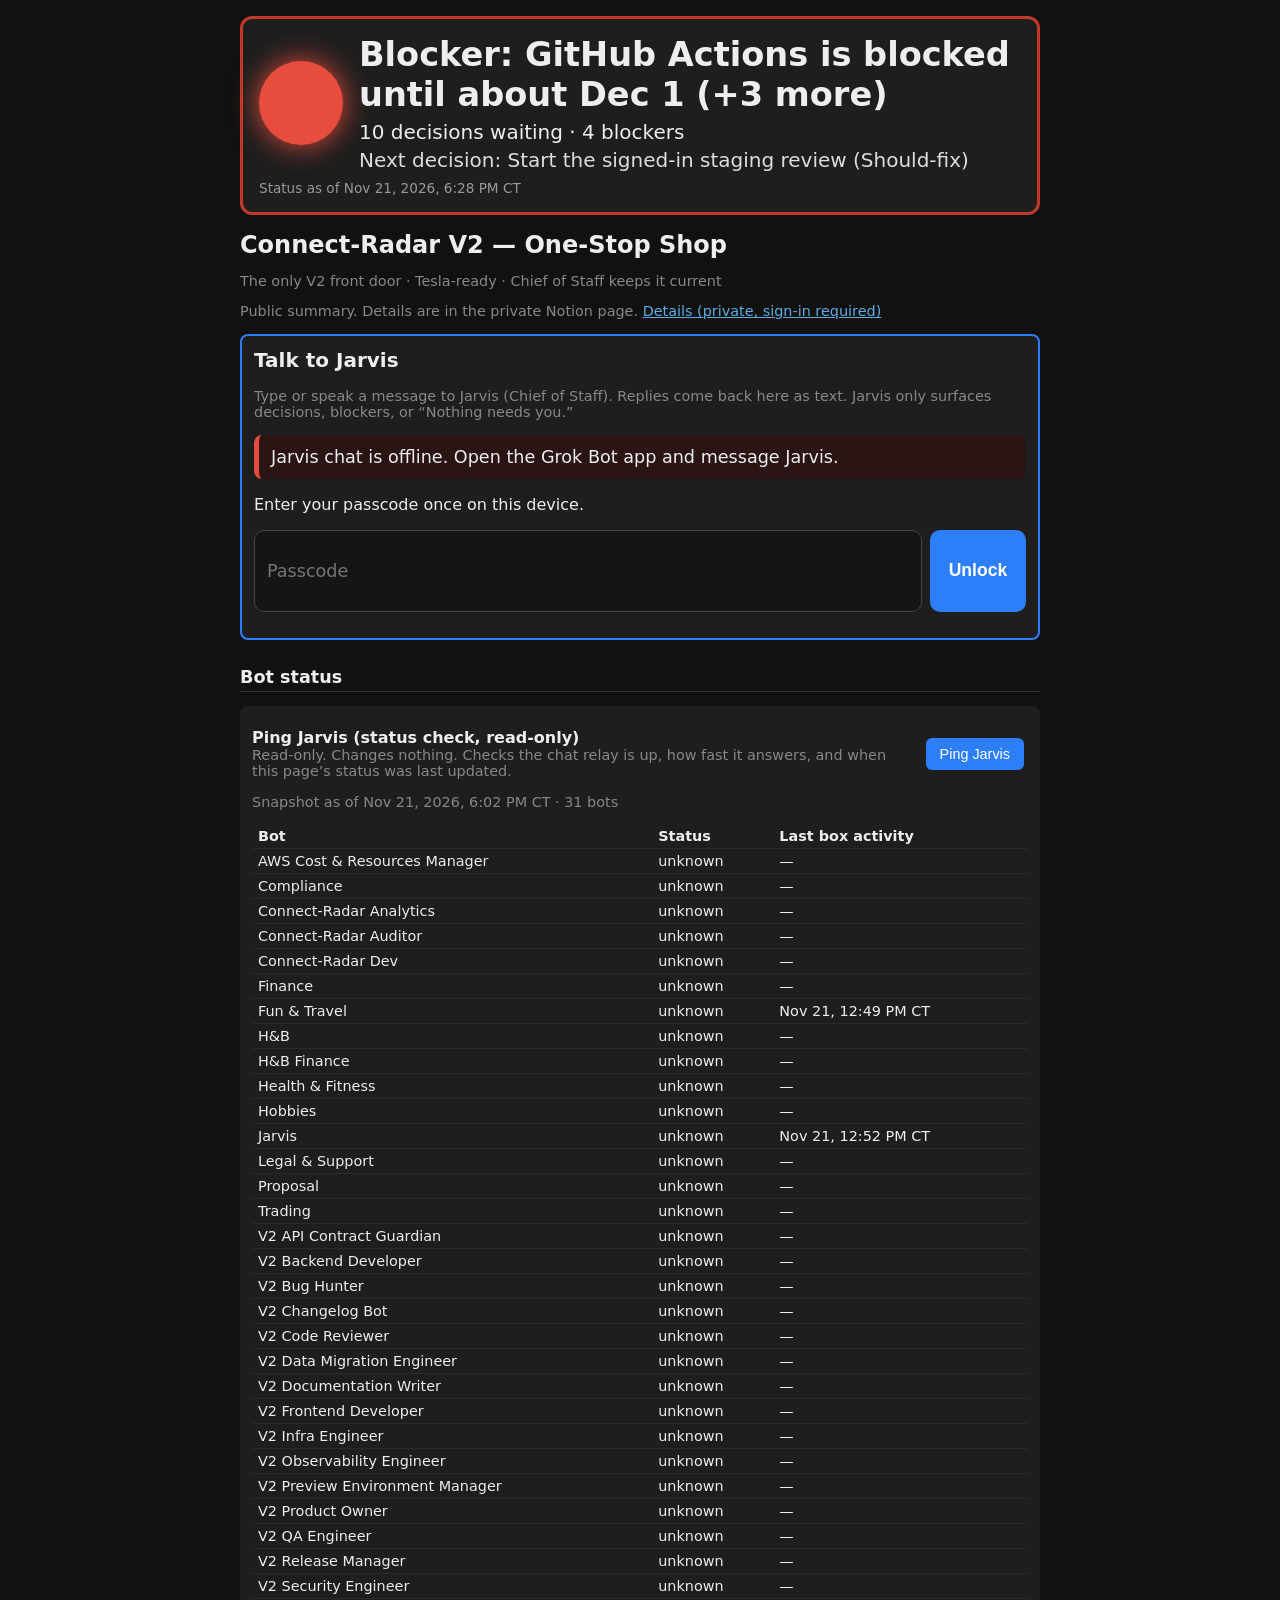
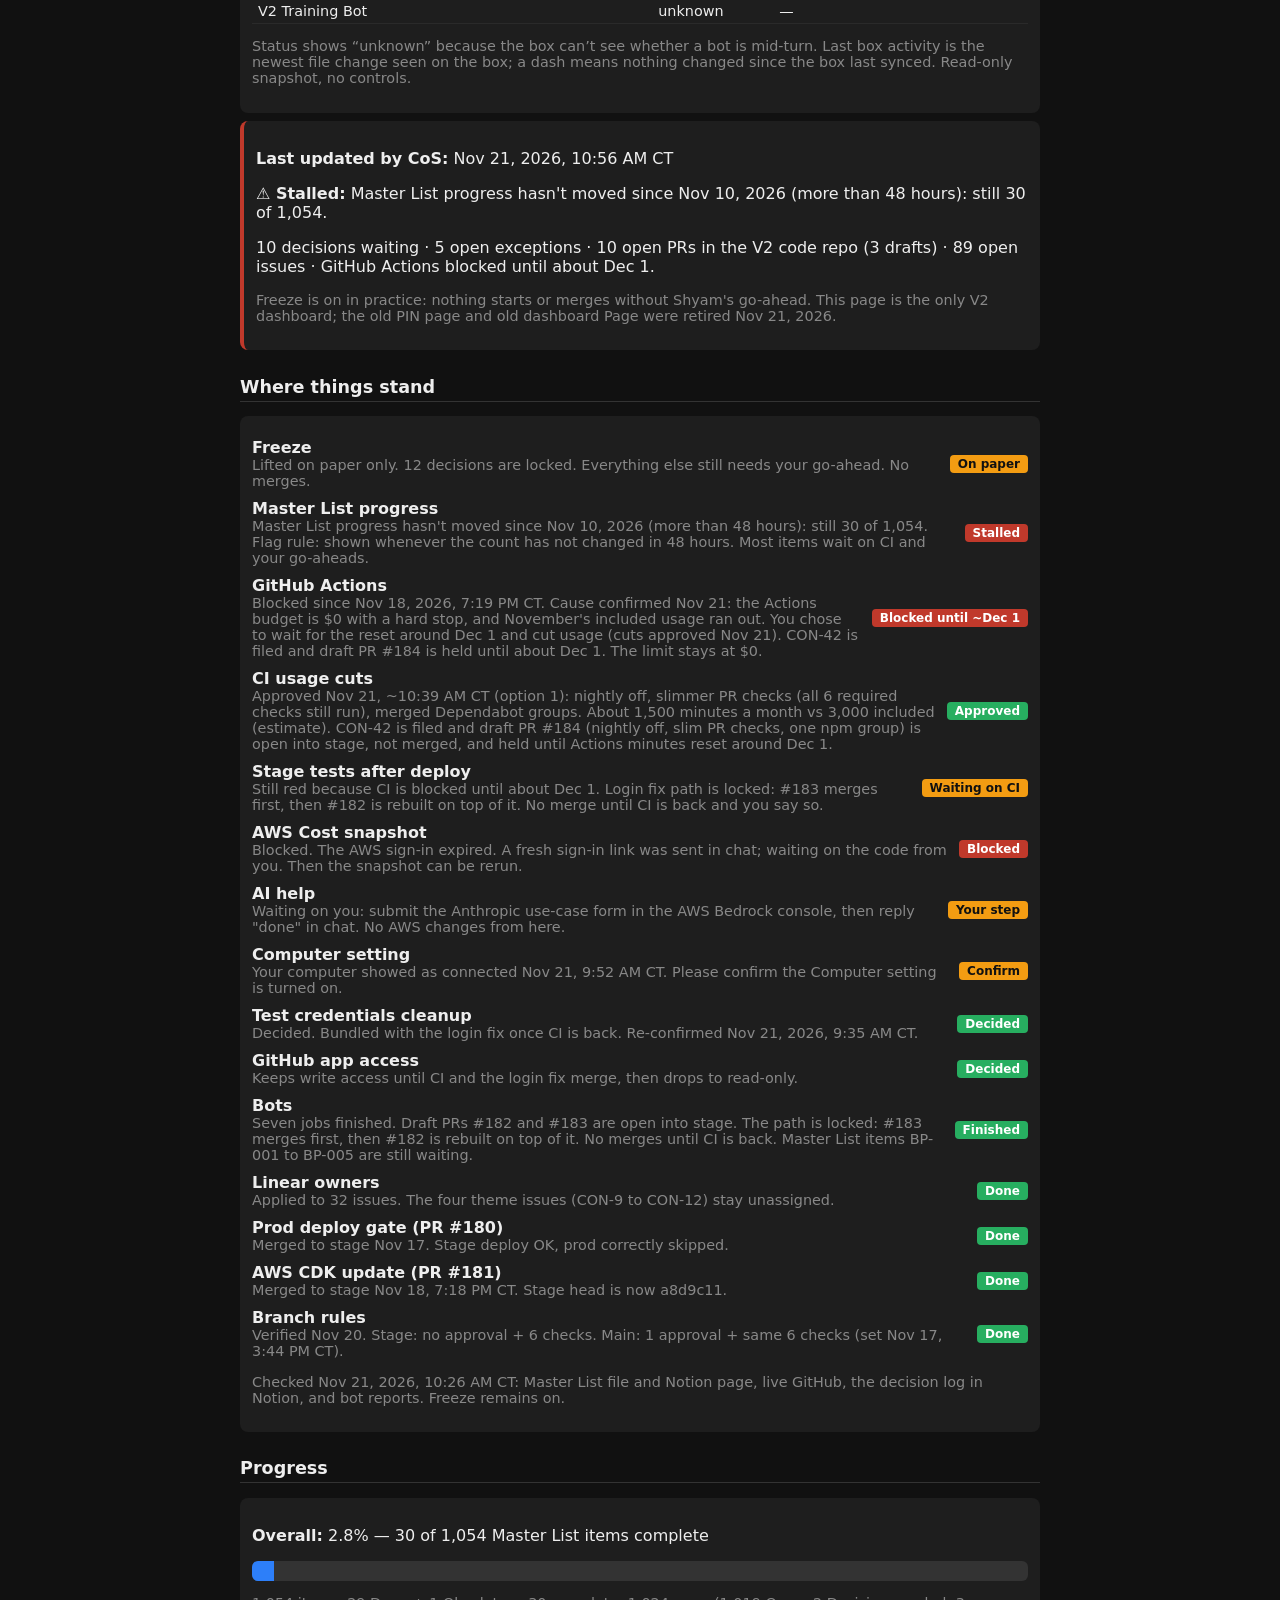
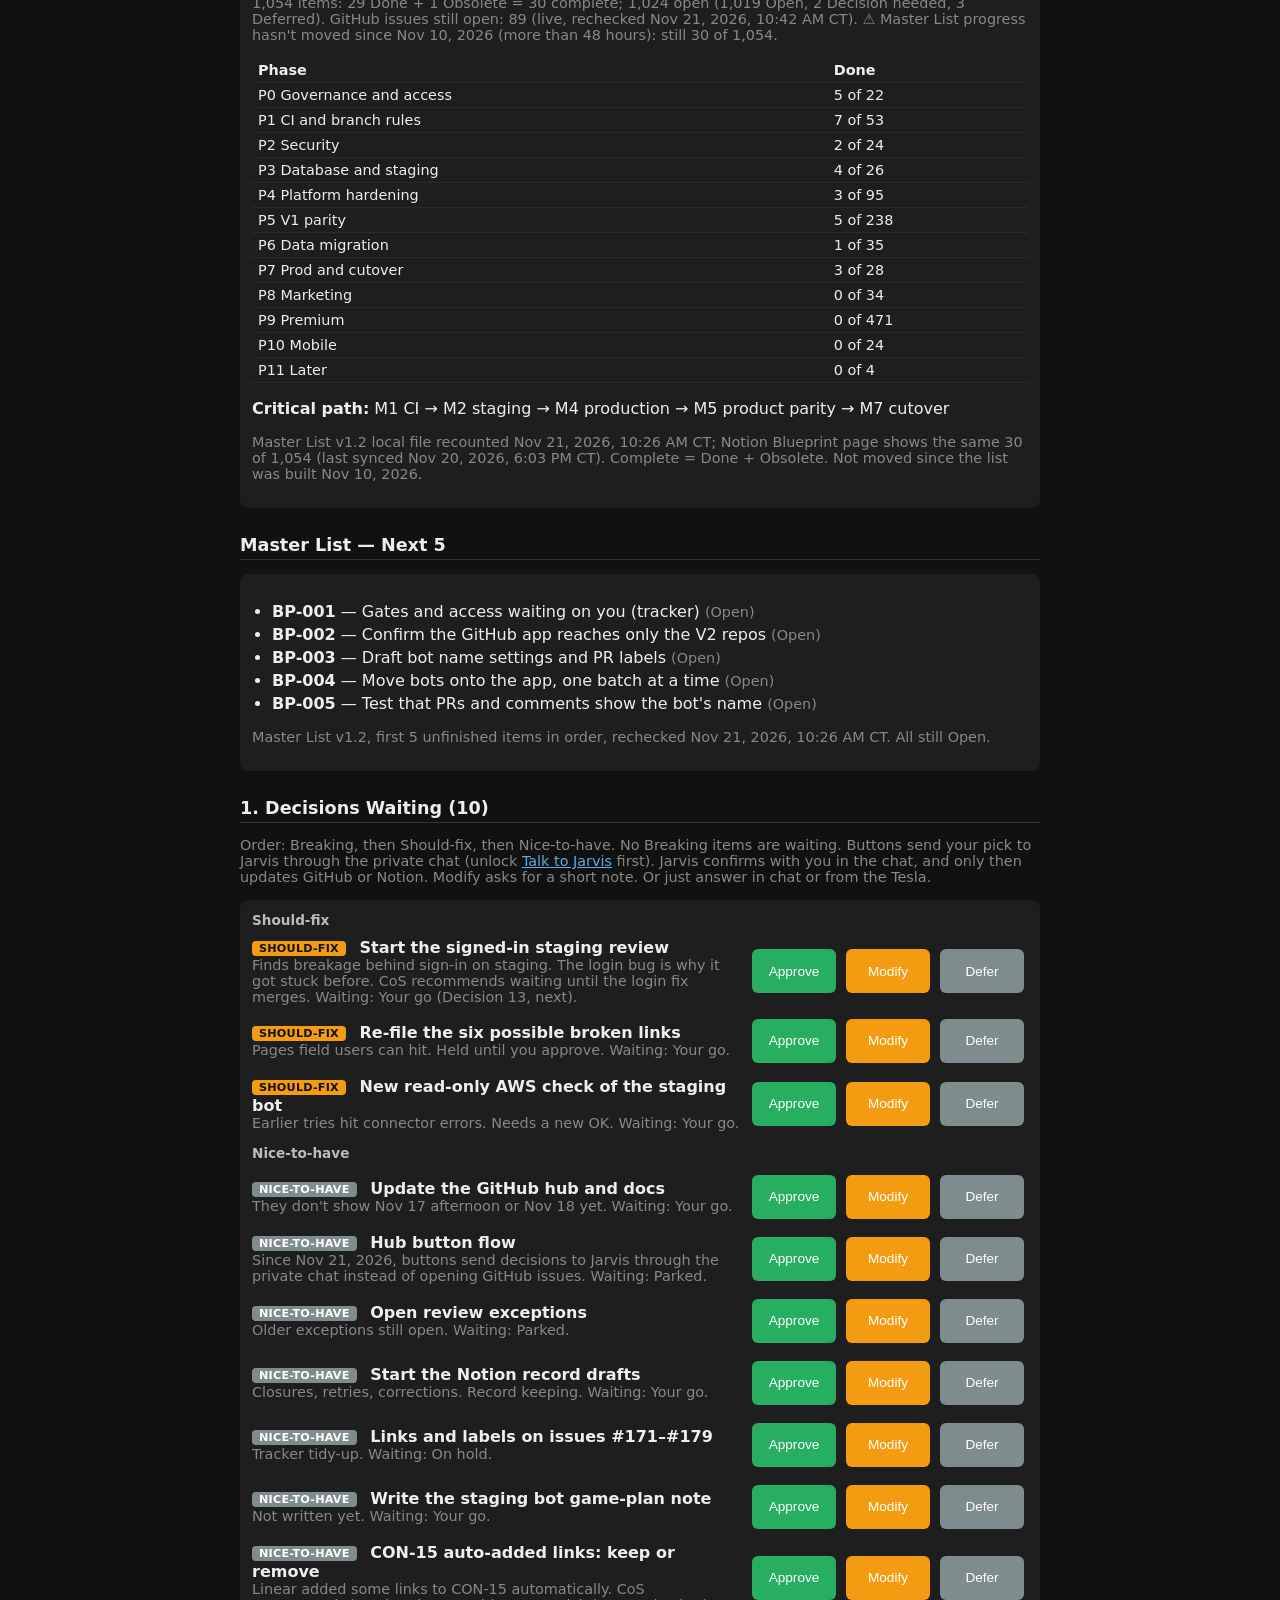
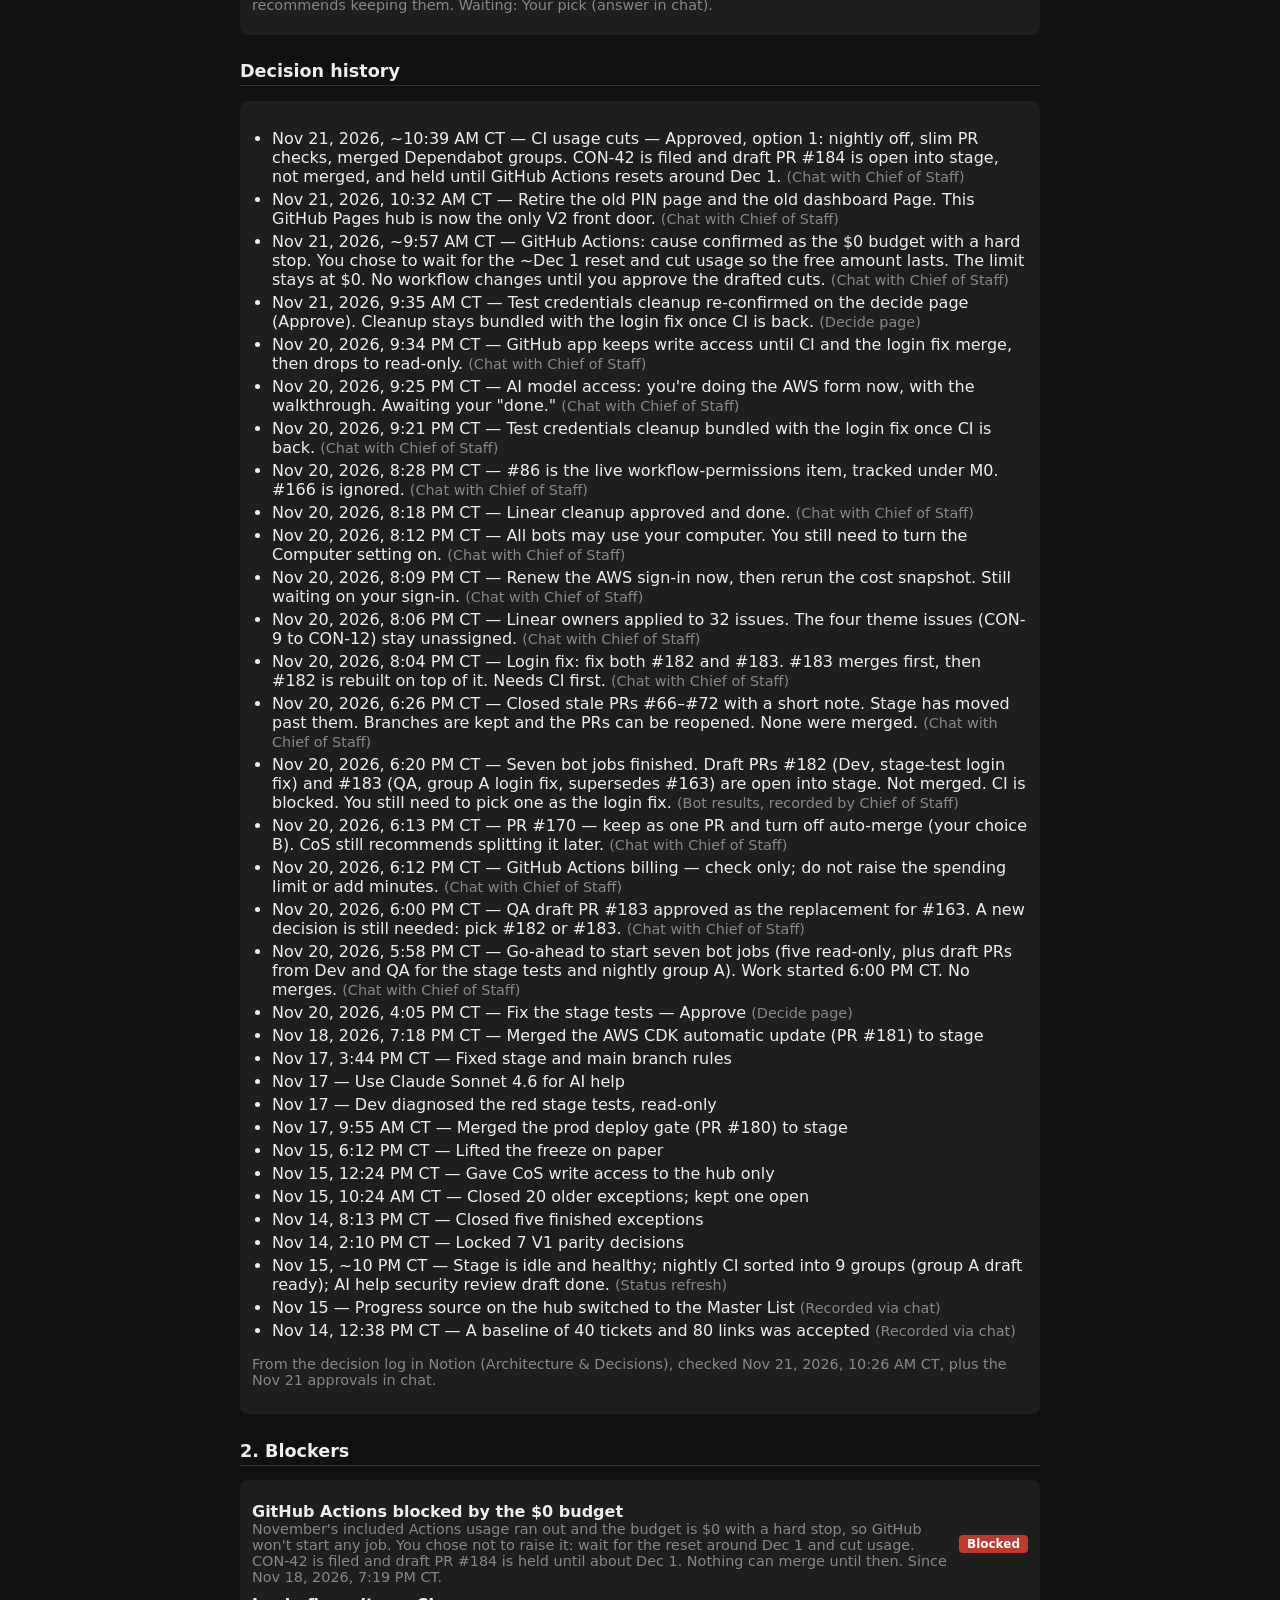
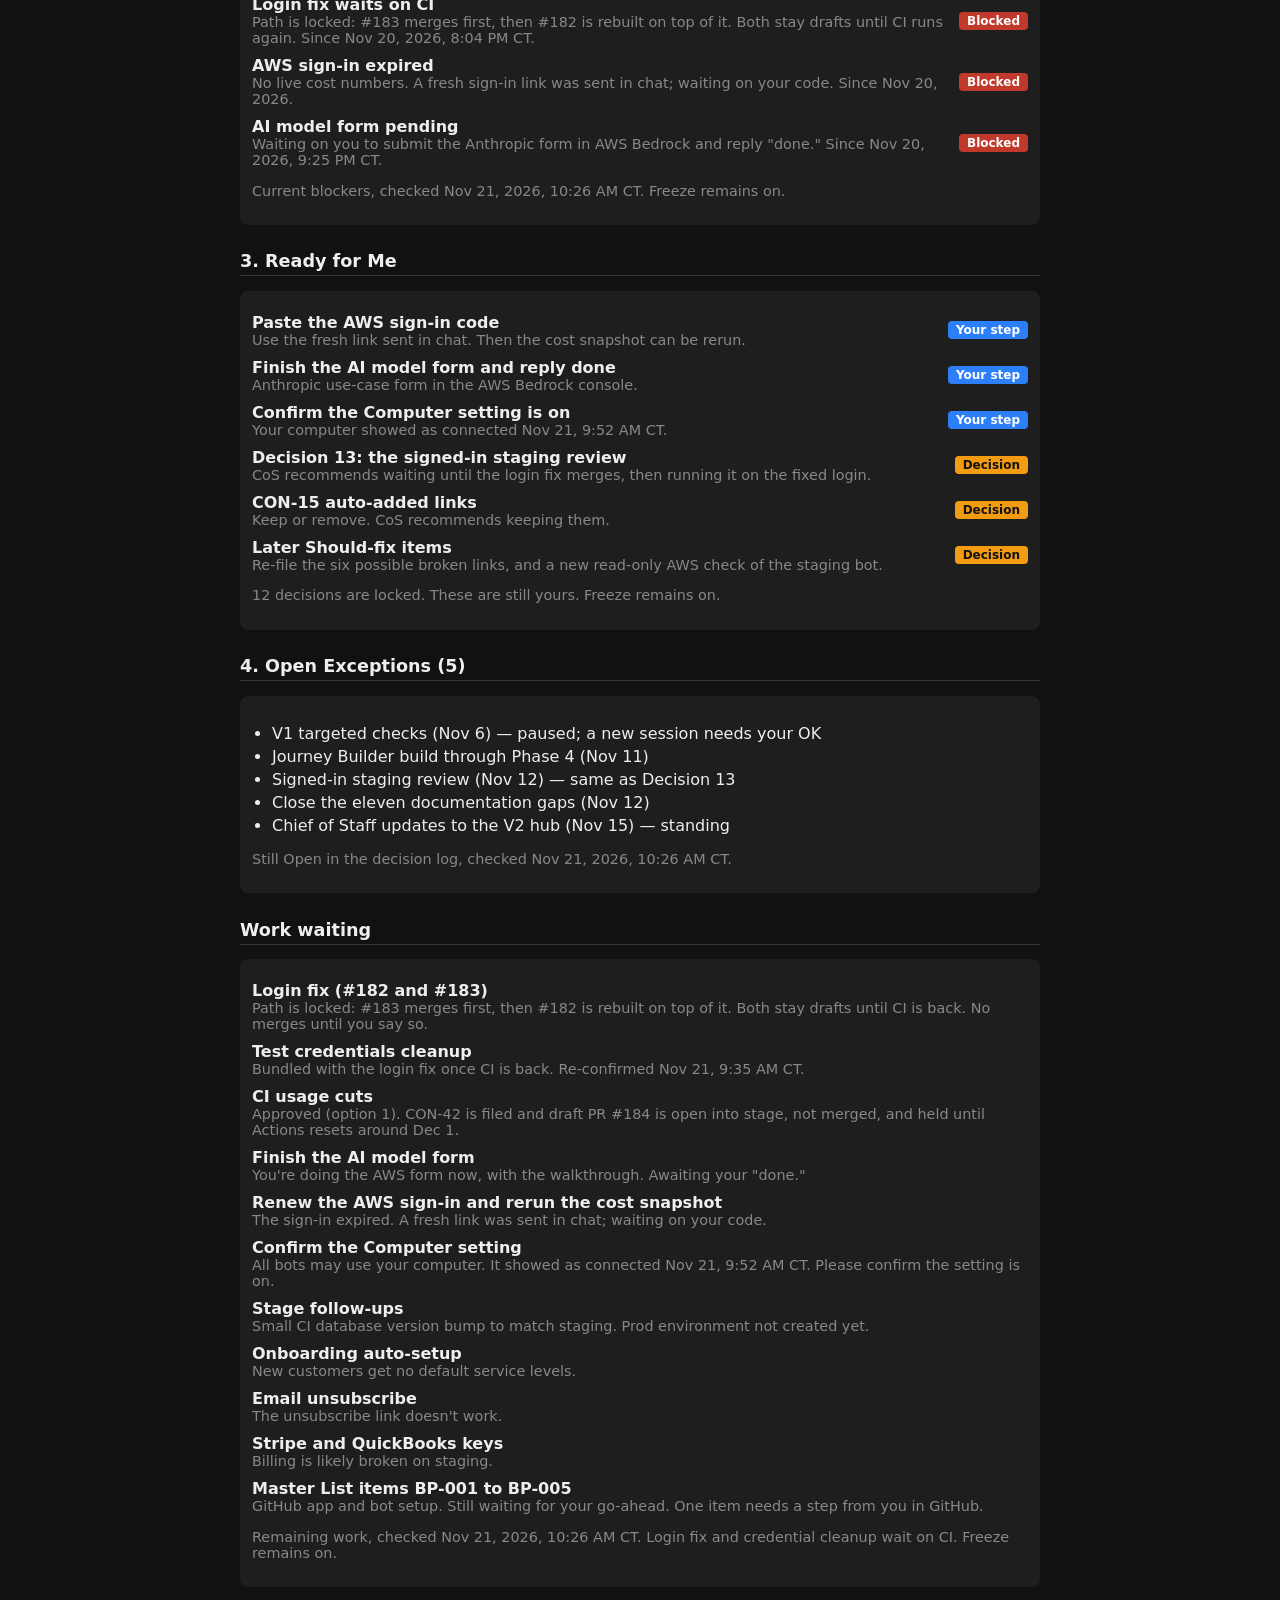
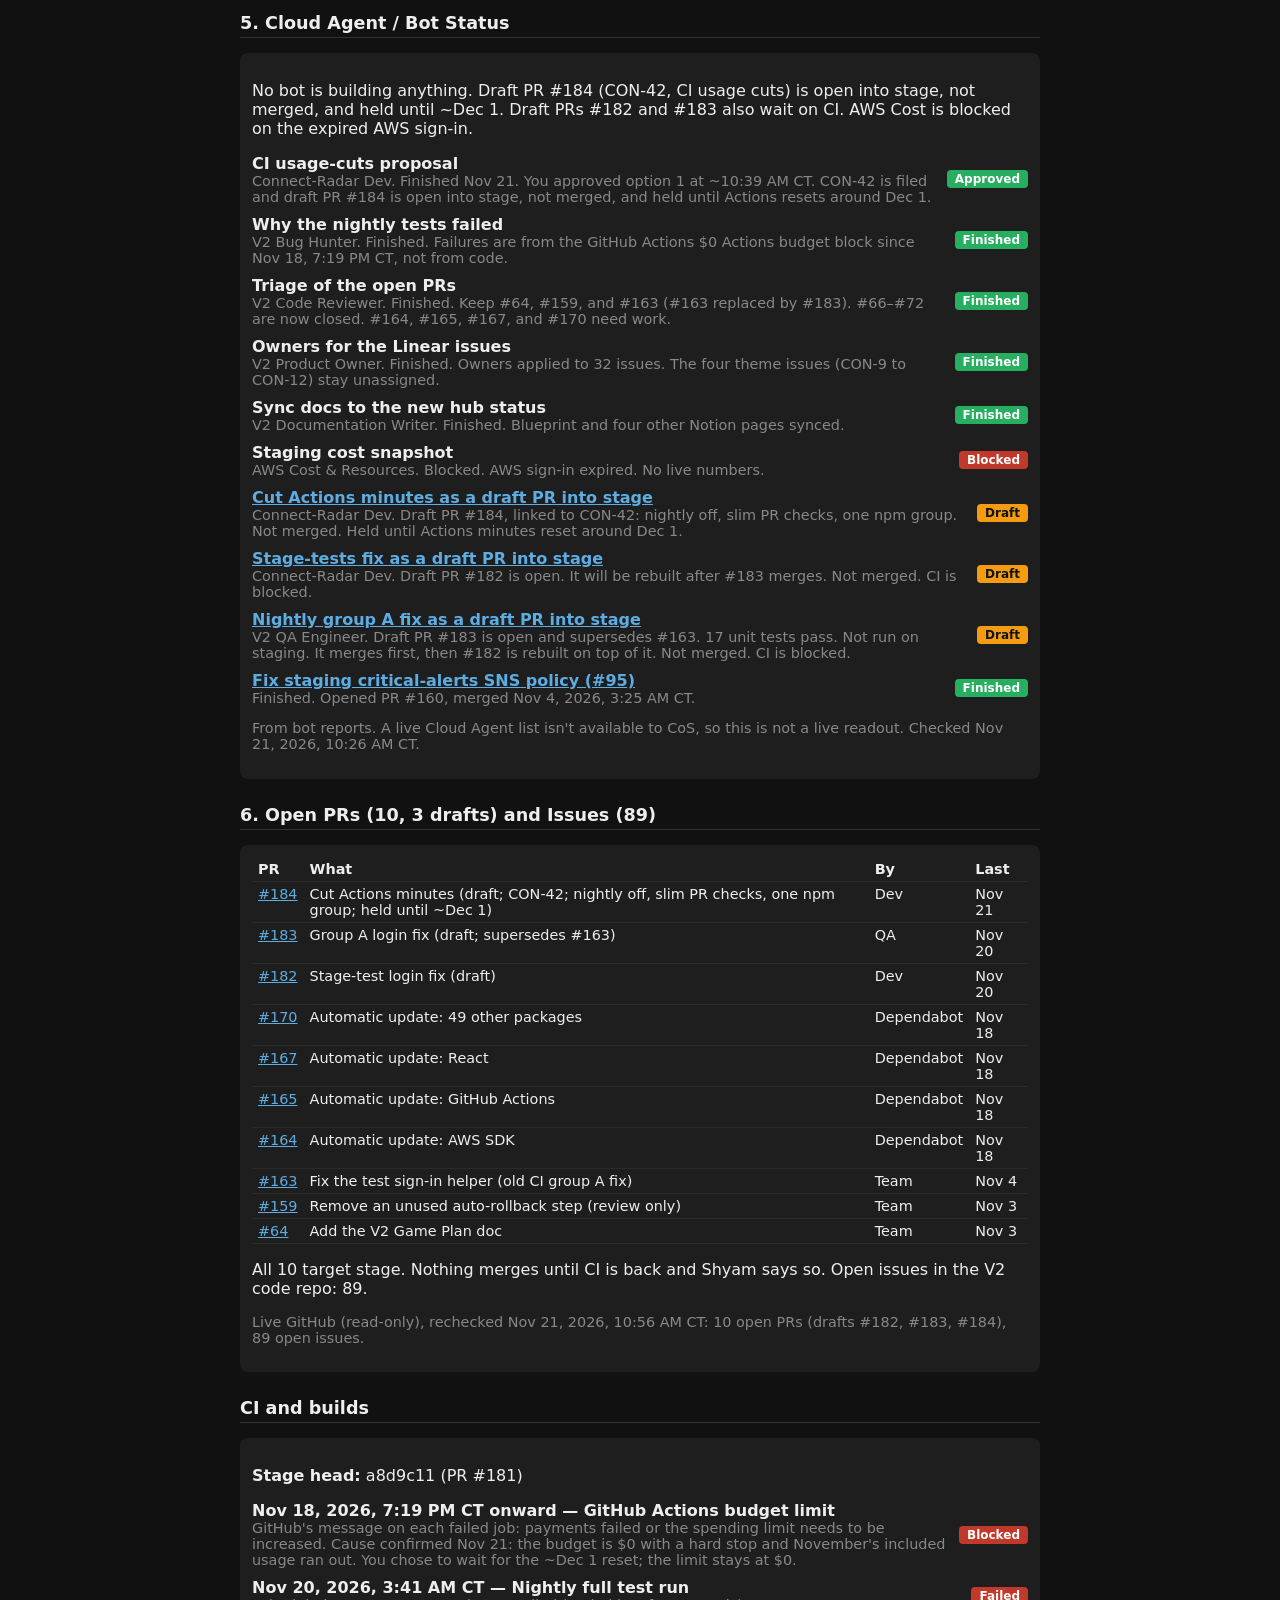
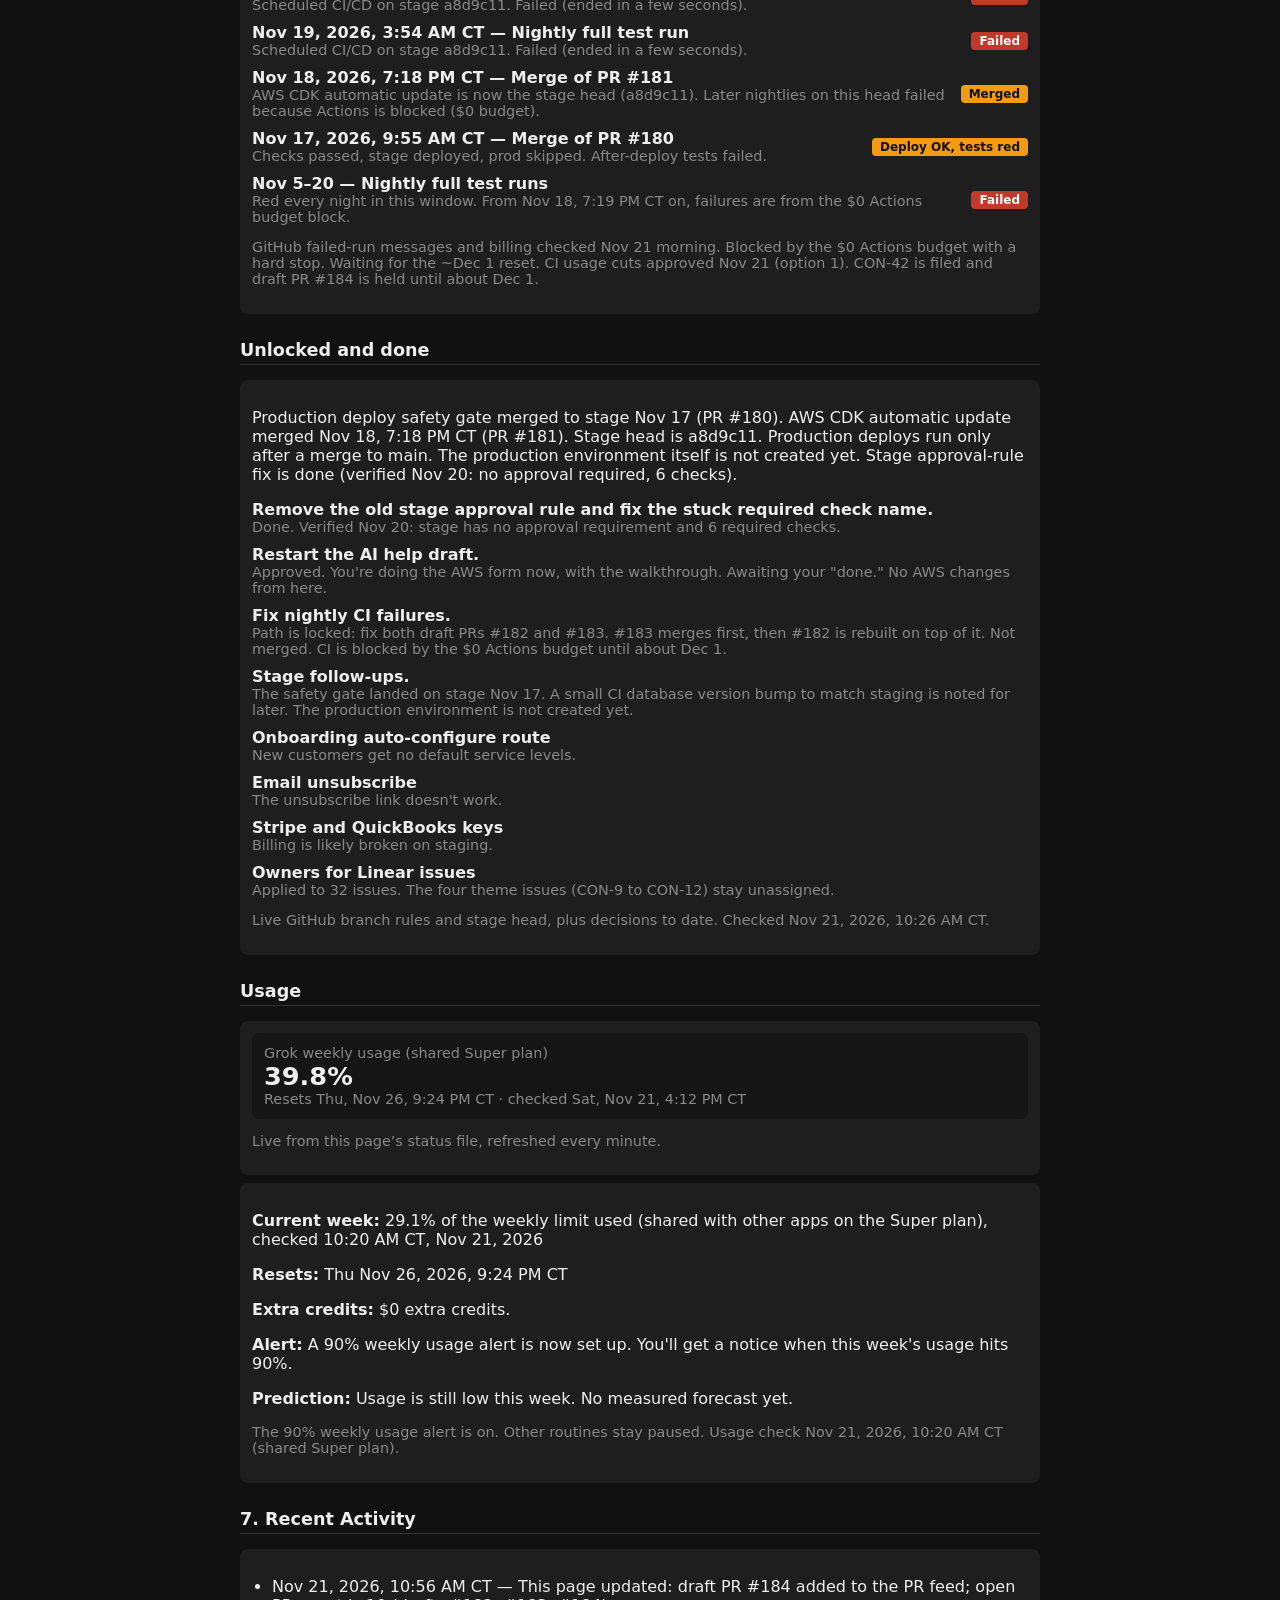
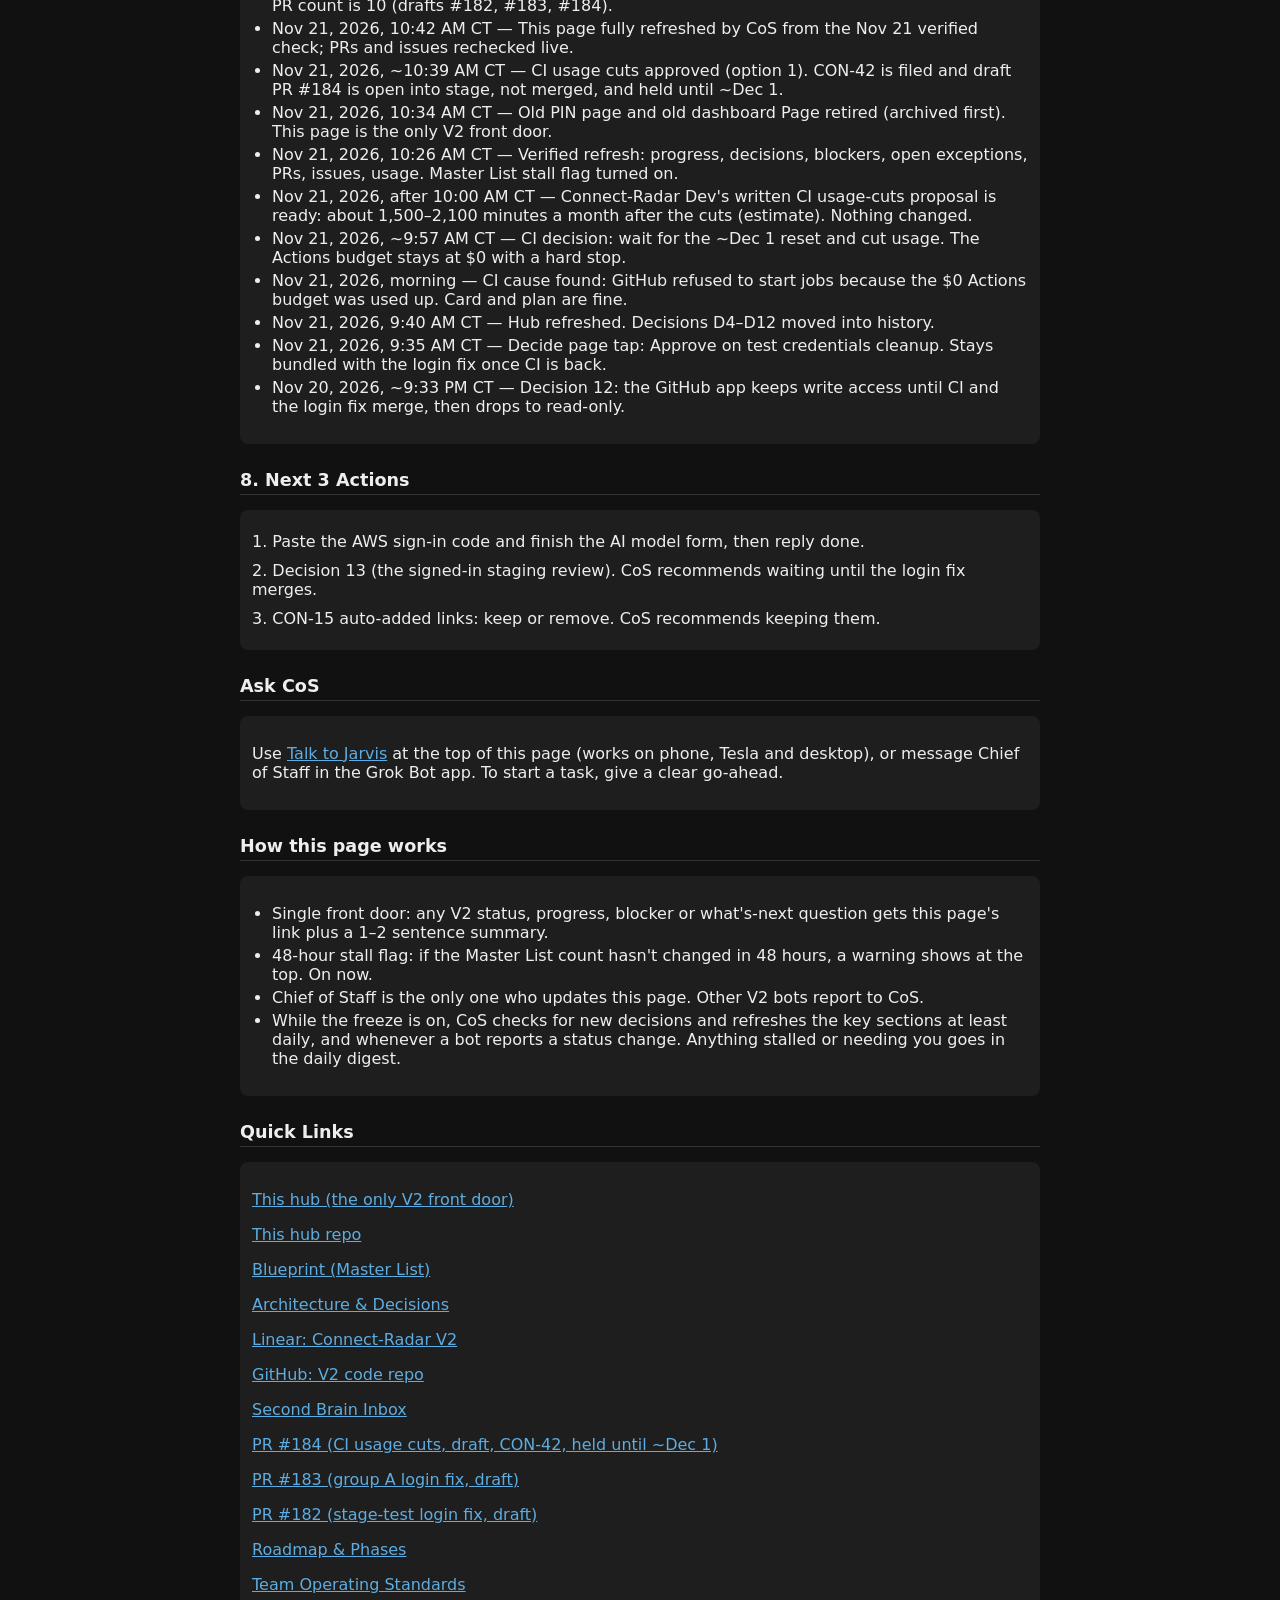
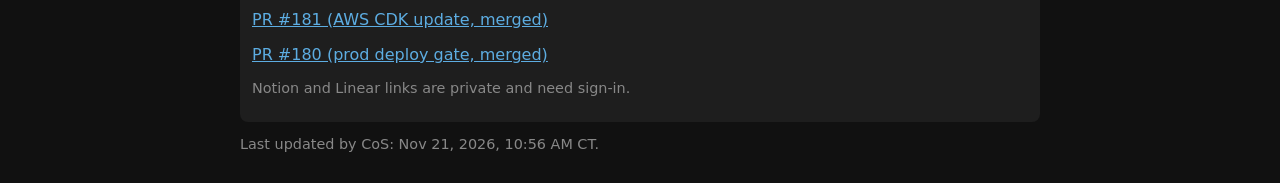
==== commit 59d19810: "Hub: text-only Jarvis (ElevenLabs removed), What Jarvis remembers panel, mic keeps listening (auto-r" ====
--- a/index.html
+++ b/index.html
@@ -2,6 +2,7 @@
 <html lang="en">
 <head>
 <meta charset="UTF-8">
+<link rel="icon" href="data:,">
 <meta name="viewport" content="width=device-width, initial-scale=1.0">
 <title>Connect-Radar V2 — One-Stop Shop</title>
 <style>
@@ -52,7 +53,10 @@
   .jv-me { align-self: flex-end; background: #2d7ff9; color: #fff; }
   .jv-bot { align-self: flex-start; background: #2a2a2a; }
   .jv-meta { font-size: 0.8rem; color: #aaa; margin-top: 4px; }
-  .jv-bot audio { width: 100%; margin-top: 8px; }
+  .jv-mem { background: #151515; border-radius: 8px; padding: 10px 12px; margin: 0 0 10px; }
+  .jv-mem h3 { font-size: 0.85rem; color: #bbb; font-weight: 600; margin: 0 0 6px; }
+  .jv-mem ul { margin: 0; padding-left: 18px; }
+  .jv-mem li { margin: 3px 0; font-size: 0.95rem; }
   .jv-row { display: flex; gap: 8px; align-items: stretch; flex-wrap: wrap; }
   .jv-input { flex: 1; min-width: 180px; min-height: 56px; font-size: 1.1rem; padding: 12px; border-radius: 10px; border: 1px solid #444; background: #151515; color: #eee; font-family: inherit; resize: vertical; }
   .jv-big { min-height: 56px; min-width: 96px; font-size: 1.1rem; font-weight: 600; border-radius: 10px; margin: 0; }
@@ -103,7 +107,7 @@
 
 <div class="card" id="jarvis">
   <h2>Talk to Jarvis</h2>
-  <p class="muted">Type or speak a message to Jarvis (Chief of Staff). Replies come back here as text plus a Jarvis voice clip you tap to play. Jarvis only surfaces decisions, blockers, or &#8220;Nothing needs you.&#8221;</p>
+  <p class="muted">Type or speak a message to Jarvis (Chief of Staff). Replies come back here as text. Jarvis only surfaces decisions, blockers, or &#8220;Nothing needs you.&#8221;</p>
   <div id="jv-offline" class="jv-offline jv-hidden">Jarvis chat is offline. Open the Grok Bot app and message Jarvis.</div>
   <div id="jv-lock">
     <p>Enter your passcode once on this device.</p>
@@ -115,6 +119,7 @@
   <div id="jv-chat" class="jv-hidden">
     <div id="jv-notices" class="jv-notices"></div>
     <div id="jv-log" class="jv-log" aria-live="polite"></div>
+    <div id="jv-mem" class="jv-mem jv-hidden"><h3>What Jarvis remembers</h3><ul id="jv-mem-list"></ul></div>
     <div class="jv-row">
       <textarea id="jv-text" class="jv-input" rows="2" maxlength="2000" placeholder="Message Jarvis&#8230;" aria-label="Message to Jarvis"></textarea>
       <button id="jv-mic" class="btn jv-big jv-mic jv-hidden" type="button" aria-label="Speak your message">&#127908; Speak</button>
@@ -819,11 +824,6 @@
       <div id="u-grok" class="usage-big">38.5%</div>
       <div id="u-grok-sub" class="muted">Resets Thu Nov 26, 9:24 PM CT &#183; checked Nov 21, 1:11 PM CT</div>
     </div>
-    <div class="usage-box">
-      <div class="muted">ElevenLabs credits (Jarvis voice)</div>
-      <div id="u-el" class="usage-big">Not yet reported</div>
-      <div id="u-el-sub" class="muted">Jarvis will fill this in once it can read the ElevenLabs plan.</div>
-    </div>
   </div>
   <p class="muted">Live from this page&#8217;s status file, refreshed every minute.</p>
 </div>
@@ -924,16 +924,11 @@
     var nd = s.next_decision;
     $('amb-next').textContent = nd && nd.title ? 'Next decision: ' + nd.title + (nd.bucket ? ' (' + nd.bucket + ')' : '') : 'No decision waiting';
     $('amb-updated').textContent = 'Status as of ' + (s.updated_at_label || ct(s.updated_at, true));
-    var u = s.usage || {}, g = u.grok, el = u.elevenlabs;
+    var u = s.usage || {}, g = u.grok;
     if (g && g.percent_week != null) {
       $('u-grok').textContent = g.percent_week + '%';
       $('u-grok-sub').textContent = (g.resets_at ? 'Resets ' + ct(g.resets_at, true) : '') + (g.checked_at ? ' \u00B7 checked ' + ct(g.checked_at, true) : '');
     } else { $('u-grok').textContent = 'Not yet reported'; $('u-grok-sub').textContent = ''; }
-    if (el && el.used != null && el.limit != null) {
-      var pct = el.percent != null ? el.percent : Math.round(el.used / el.limit * 1000) / 10;
-      $('u-el').textContent = Number(el.used).toLocaleString('en-US') + ' / ' + Number(el.limit).toLocaleString('en-US') + ' (' + pct + '%)';
-      $('u-el-sub').textContent = (el.resets_at ? 'Resets ' + ct(el.resets_at, true) : '') + (el.checked_at ? ' \u00B7 checked ' + ct(el.checked_at, true) : '');
-    } else { $('u-el').textContent = 'Not yet reported'; $('u-el-sub').textContent = 'Jarvis will fill this in once it can read the ElevenLabs plan.'; }
   }
   function load() {
     fetch('status.json?t=' + Date.now(), { cache: 'no-store' })
@@ -986,7 +981,7 @@
   var KEY = 'v2hubchat.token';
   var NOT_ON = 'Jarvis chat isn\u2019t switched on yet. Shyam needs to add the passcode in Cloudflare.';
   var $ = function (id) { return document.getElementById(id); };
-  var token = null, pending = false, pollTimer = null, lastSig = '', audioUrls = {};
+  var token = null, pending = false, pollTimer = null, lastSig = '';
   try { token = localStorage.getItem(KEY); } catch (e) {}
   function status(t) { $('jv-status').textContent = t || ''; }
   function show(locked) { $('jv-lock').classList.toggle('jv-hidden', !locked); $('jv-chat').classList.toggle('jv-hidden', locked); }
@@ -1000,36 +995,16 @@
       return r;
     });
   }
-  function lock(msg) { token = null; try { localStorage.removeItem(KEY); } catch (e) {} show(true); status(msg || ''); if (pollTimer) clearTimeout(pollTimer); }
+  function lock(msg) { memAt = 0; $('jv-mem').classList.add('jv-hidden'); $('jv-mem-list').textContent = ''; token = null; try { localStorage.removeItem(KEY); } catch (e) {} show(true); status(msg || ''); if (pollTimer) clearTimeout(pollTimer); }
   function time(ms) { try { return new Date(ms).toLocaleTimeString([], { hour: 'numeric', minute: '2-digit' }); } catch (e) { return ''; } }
   function bubble(cls, text, meta) {
     var d = document.createElement('div'); d.className = 'jv-msg ' + cls; d.textContent = text;
     if (meta) { var m = document.createElement('div'); m.className = 'jv-meta'; m.textContent = meta; d.appendChild(m); }
     return d;
   }
-  function attachAudio(el, id) {
-    var b = document.createElement('button'); b.type = 'button'; b.className = 'btn jv-big'; b.style.marginTop = '8px';
-    b.textContent = '\u25B6 Play Jarvis';
-    var a = document.createElement('audio'); a.controls = true; a.preload = 'auto'; a.className = 'jv-hidden';
-    el.appendChild(b); el.appendChild(a);
-    function load() {
-      if (audioUrls[id]) return Promise.resolve(audioUrls[id]);
-      return api('/api/audio/' + id).then(function (r) { if (!r.ok) throw new Error('audio'); return r.blob(); })
-        .then(function (blob) { audioUrls[id] = URL.createObjectURL(blob); return audioUrls[id]; });
-    }
-    load().then(function (u) { a.src = u; }).catch(function () {});
-    b.addEventListener('click', function () {
-      b.textContent = 'Loading\u2026';
-      load().then(function (u) {
-        if (a.src !== u) a.src = u;
-        a.classList.remove('jv-hidden'); b.classList.add('jv-hidden');
-        var p = a.play(); if (p && p.catch) p.catch(function () { status('Tap the play arrow on the player to listen.'); });
-      }).catch(function () { b.textContent = 'Voice clip not available'; });
-    });
-  }
   var KIND = { decision: 'Decision', blocker: 'Blocker', nothing: 'Nothing needs you', answer: '' };
   function render(list) {
-    var sig = JSON.stringify(list.map(function (m) { return [m.id, m.status, m.reply_at, m.has_audio]; }));
+    var sig = JSON.stringify(list.map(function (m) { return [m.id, m.status, m.reply_at]; }));
     if (sig === lastSig) return; lastSig = sig;
     var log = $('jv-log'), atBottom = log.scrollHeight - log.scrollTop - log.clientHeight < 60;
     log.textContent = ''; pending = false;
@@ -1041,7 +1016,6 @@
       badge.textContent = k; d.appendChild(badge);
       d.appendChild(document.createTextNode(m.reply_text));
       var meta = document.createElement('div'); meta.className = 'jv-meta'; meta.textContent = 'Jarvis notice \u00B7 ' + time(m.reply_at); d.appendChild(meta);
-      if (m.has_audio) attachAudio(d, m.id);
       nb.appendChild(d);
     });
     list = list.filter(function (m) { return m.type !== 'push'; });
@@ -1050,7 +1024,6 @@
       if (m.reply_text) {
         var k = KIND[m.reply_kind] || '';
         var b = bubble('jv-bot', m.reply_text, 'Jarvis \u00B7 ' + time(m.reply_at) + (k ? ' \u00B7 ' + k : ''));
-        if (m.has_audio) attachAudio(b, m.id);
         log.appendChild(b);
       } else if (m.text) {
         var isDec = m.type === 'decision';
@@ -1061,13 +1034,30 @@
         log.appendChild(bubble('jv-bot', wait));
       }
     });
-    if (!list.length) log.appendChild(bubble('jv-bot', 'Ask me anything about V2. I\u2019ll answer here, with a voice clip.'));
+    if (!list.length) log.appendChild(bubble('jv-bot', 'Ask me anything about V2. I\u2019ll answer here.'));
     if (atBottom || pending) log.scrollTop = log.scrollHeight;
+  }
+  var memAt = 0;
+  function loadMemory() {
+    memAt = Date.now();
+    api('/api/context').then(function (r) { return r.ok ? r.json() : null; }).then(function (d) {
+      var items = d && d.items ? d.items.slice() : [];
+      items.sort(function (a, b) { return String(b.at || '').localeCompare(String(a.at || '')); });
+      items = items.slice(0, 5);
+      var ul = $('jv-mem-list'); ul.textContent = '';
+      items.forEach(function (it) {
+        var li = document.createElement('li');
+        li.textContent = (it.at_label ? it.at_label + ' \u2014 ' : '') + it.text;
+        ul.appendChild(li);
+      });
+      $('jv-mem').classList.toggle('jv-hidden', !items.length);
+    }).catch(function () {});
   }
   function poll() {
     if (pollTimer) clearTimeout(pollTimer);
     if (!token) return;
     if (document.hidden) { pollTimer = setTimeout(poll, 30000); return; }
+    if (Date.now() - memAt > 300000) loadMemory();
     api('/api/messages').then(function (r) { return r.json(); })
       .then(function (d) { if (d.messages) render(d.messages); status(''); })
       .catch(function (e) { if (e.message !== 'locked') { status(''); health(); } })
@@ -1129,17 +1119,53 @@
   var SR = window.SpeechRecognition || window.webkitSpeechRecognition;
   if (!SR) $('jv-hint').classList.remove('jv-hidden');
   if (SR) {
-    var mic = $('jv-mic'), rec = null; mic.classList.remove('jv-hidden');
+    var mic = $('jv-mic'), rec = null, listening = false, capTimer = null, base = '', kept = '', fastEnds = 0, MIC_CAP_MS = 120000;
+    mic.classList.remove('jv-hidden');
+    function micReset(msg) {
+      listening = false; rec = null; clearTimeout(capTimer); capTimer = null; fastEnds = 0;
+      mic.classList.remove('listening'); mic.textContent = '\uD83C\uDFA4 Speak';
+      if (msg) status(msg);
+    }
+    function micSession() {
+      var r = new SR(), sessionFinal = '', startedAt = Date.now();
+      r.lang = 'en-US'; r.interimResults = true; r.continuous = true;
+      rec = r;
+      r.onresult = function (ev) {
+        var fin = '', interim = '';
+        for (var i = 0; i < ev.results.length; i++) {
+          if (ev.results[i].isFinal) fin += ev.results[i][0].transcript; else interim += ev.results[i][0].transcript;
+        }
+        sessionFinal = fin;
+        $('jv-text').value = base + kept + fin + interim;
+      };
+      r.onerror = function (ev) {
+        if (ev.error === 'not-allowed' || ev.error === 'service-not-allowed' || ev.error === 'audio-capture') {
+          listening = false; $('jv-hint').classList.remove('jv-hidden');
+          status('Mic not available here. Use your keyboard\u2019s dictation instead.');
+        }
+      };
+      r.onend = function () {
+        if (r !== rec) return;
+        kept += sessionFinal ? sessionFinal.replace(/\s*$/, ' ') : '';
+        $('jv-text').value = base + kept;
+        if (!listening) { micReset(); return; }
+        fastEnds = (Date.now() - startedAt < 1000) ? fastEnds + 1 : 0;
+        if (fastEnds >= 5) { micReset('Mic keeps stopping here. Use your keyboard\u2019s dictation instead.'); return; }
+        try { micSession(); rec.start(); } catch (e) { micReset('Mic stopped. Tap Speak to keep going.'); }
+      };
+    }
     mic.addEventListener('click', function () {
-      if (rec) { rec.stop(); return; }
-      rec = new SR(); rec.lang = 'en-US'; rec.interimResults = true; rec.continuous = false;
-      var base = $('jv-text').value ? $('jv-text').value + ' ' : '';
-      rec.onresult = function (ev) { var t = ''; for (var i = 0; i < ev.results.length; i++) t += ev.results[i][0].transcript; $('jv-text').value = base + t; };
-      rec.onerror = function (ev) {
-        if (ev.error === 'not-allowed' || ev.error === 'service-not-allowed' || ev.error === 'audio-capture') { $('jv-hint').classList.remove('jv-hidden'); status('Mic not available here. Use your keyboard\u2019s dictation instead.'); }
-        else status('Didn\u2019t catch that. Try again.'); };
-      rec.onend = function () { rec = null; mic.classList.remove('listening'); mic.textContent = '\uD83C\uDFA4 Speak'; };
-      try { rec.start(); mic.classList.add('listening'); mic.textContent = '\u25A0 Stop'; status('Listening\u2026 tap Stop when done, then Send.'); } catch (e) { rec = null; }
+      if (listening) { listening = false; clearTimeout(capTimer); if (rec) rec.stop(); else micReset(); return; }
+      base = $('jv-text').value ? $('jv-text').value.replace(/\s*$/, ' ') : ''; kept = ''; fastEnds = 0; listening = true;
+      try {
+        micSession(); rec.start();
+        mic.classList.add('listening'); mic.textContent = '\u25A0 Stop';
+        status('Listening\u2026 pauses are fine. Tap Stop when done, then Send.');
+        capTimer = setTimeout(function () {
+          listening = false; if (rec) rec.stop();
+          micReset('Mic stopped after 2 minutes. Tap Speak to keep going.');
+        }, MIC_CAP_MS);
+      } catch (e) { micReset(); }
     });
   }
   function offline(on) { $('jv-offline').classList.toggle('jv-hidden', !on); }
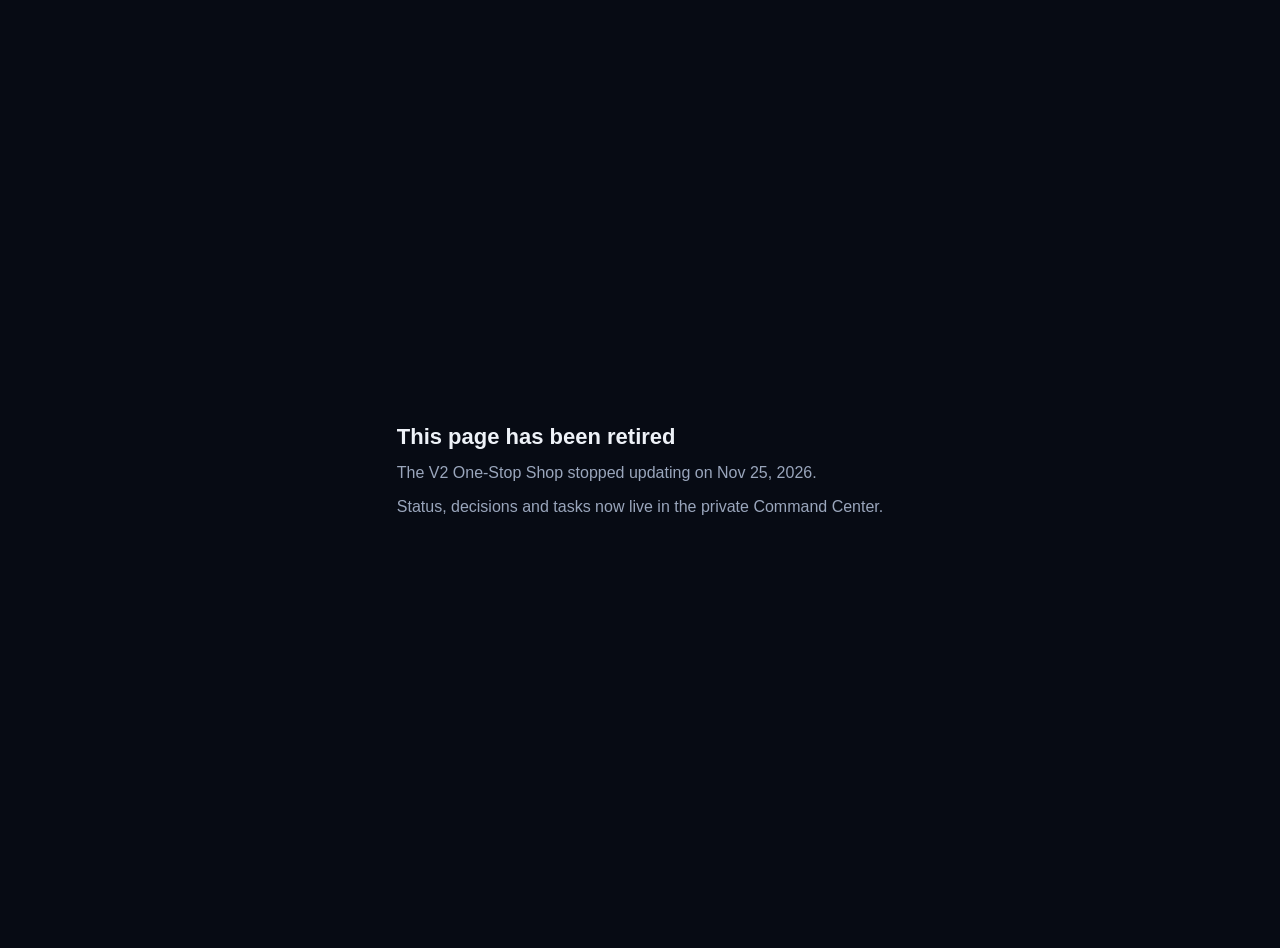
==== commit 7f4bce7b: "Retire the One-Stop Shop page Replaced with a short notice. Status, decisions and tasks now live in " ====
--- a/index.html
+++ b/index.html
@@ -1,1182 +1,22 @@
 <!DOCTYPE html>
 <html lang="en">
 <head>
-<meta charset="UTF-8">
-<link rel="icon" href="data:,">
-<meta name="viewport" content="width=device-width, initial-scale=1.0">
-<title>Connect-Radar V2 — One-Stop Shop</title>
+<meta charset="utf-8">
+<meta name="viewport" content="width=device-width, initial-scale=1">
+<meta name="robots" content="noindex">
+<title>Retired</title>
 <style>
-  body { font-family: system-ui, sans-serif; max-width: 800px; margin: 0 auto; padding: 16px; background: #111; color: #eee; }
-  h1 { font-size: 1.5rem; margin-bottom: 0.2em; }
-  h2 { font-size: 1.1rem; margin-top: 1.5em; border-bottom: 1px solid #333; padding-bottom: 4px; }
-  .card { background: #1e1e1e; border-radius: 8px; padding: 12px; margin: 8px 0; }
-  .progress { background: #333; border-radius: 6px; height: 20px; overflow: hidden; margin: 8px 0; }
-  .bar { background: #2d7ff9; height: 100%; width: 2.8%; }
-  .status { display: inline-block; padding: 3px 10px; border-radius: 4px; font-size: 0.85rem; font-weight: 600; }
-  .on { background: #c0392b; }
-  .off { background: #27ae60; }
-  .idle { background: #7f8c8d; }
-  .btn { background: #2d7ff9; color: white; border: none; padding: 8px 14px; border-radius: 6px; margin: 4px 4px 4px 0; cursor: pointer; text-decoration: none; display: inline-block; font-size: 0.9rem; }
-  .btn:hover { background: #1a6ae0; }
-  .btn.small { padding: 6px 12px; font-size: 0.85rem; }
-  .btn.approve { background: #27ae60; }
-  .btn.approve:hover { background: #1e8449; }
-  .btn.modify { background: #f39c12; }
-  .btn.modify:hover { background: #d68910; }
-  .btn.defer { background: #7f8c8d; }
-  .btn.defer:hover { background: #626567; }
-  .item { display: flex; justify-content: space-between; align-items: center; gap: 12px; margin: 10px 0; flex-wrap: wrap; }
-  .item-text { flex: 1; min-width: 200px; }
-  a { color: #5dade2; }
-  .muted { color: #888; font-size: 0.9rem; }
-  .actions { display: flex; gap: 6px; flex-wrap: wrap; }
-  h3.bucket { font-size: 0.85rem; margin: 14px 0 4px; color: #bbb; font-weight: 600; }
-  h3.bucket:first-child { margin-top: 0; }
-  .badge { display: inline-block; padding: 1px 7px; border-radius: 4px; font-size: 0.7rem; font-weight: 700; margin-right: 8px; vertical-align: 1px; letter-spacing: 0.02em; text-transform: uppercase; }
-  .badge.breaking { background: #c0392b; color: #fff; }
-  .badge.should-fix { background: #f39c12; color: #111; }
-  .badge.nice { background: #7f8c8d; color: #fff; }
-  .tone { display:inline-block; padding:2px 8px; border-radius:4px; font-size:0.75rem; font-weight:700; white-space:nowrap; }
-  .tone.danger { background:#c0392b; color:#fff; }
-  .tone.warning { background:#f39c12; color:#111; }
-  .tone.success { background:#27ae60; color:#fff; }
-  .tone.info { background:#2d7ff9; color:#fff; }
-  .alert { border-left: 4px solid #c0392b; }
-  table { width:100%; border-collapse: collapse; font-size: 0.9rem; }
-  td, th { text-align:left; padding: 4px 6px; border-bottom: 1px solid #2a2a2a; vertical-align: top; }
-  ul { padding-left: 20px; }
-  li { margin: 4px 0; }
-  #jarvis { border: 2px solid #2d7ff9; }
-  #jarvis h2 { margin-top: 0; border: none; padding: 0; font-size: 1.25rem; }
-  .jv-log { max-height: 55vh; overflow-y: auto; display: flex; flex-direction: column; gap: 8px; margin: 10px 0; }
-  .jv-msg { padding: 10px 12px; border-radius: 10px; max-width: 88%; white-space: pre-wrap; word-wrap: break-word; line-height: 1.4; font-size: 1.05rem; }
-  .jv-me { align-self: flex-end; background: #2d7ff9; color: #fff; }
-  .jv-bot { align-self: flex-start; background: #2a2a2a; }
-  .jv-meta { font-size: 0.8rem; color: #aaa; margin-top: 4px; }
-  .jv-mem { background: #151515; border-radius: 8px; padding: 10px 12px; margin: 0 0 10px; }
-  .jv-mem h3 { font-size: 0.85rem; color: #bbb; font-weight: 600; margin: 0 0 6px; }
-  .jv-mem ul { margin: 0; padding-left: 18px; }
-  .jv-mem li { margin: 3px 0; font-size: 0.95rem; }
-  .jv-row { display: flex; gap: 8px; align-items: stretch; flex-wrap: wrap; }
-  .jv-input { flex: 1; min-width: 180px; min-height: 56px; font-size: 1.1rem; padding: 12px; border-radius: 10px; border: 1px solid #444; background: #151515; color: #eee; font-family: inherit; resize: vertical; }
-  .jv-big { min-height: 56px; min-width: 96px; font-size: 1.1rem; font-weight: 600; border-radius: 10px; margin: 0; }
-  .jv-mic.listening { background: #c0392b; }
-  .jv-chips { display: flex; gap: 8px; flex-wrap: wrap; margin-top: 10px; }
-  .jv-chips .btn { min-height: 48px; font-size: 1rem; margin: 0; background: #333; }
-  .jv-hidden { display: none !important; }
-  .amb { border-radius: 12px; padding: 16px; margin: 0 0 12px; background: #1e1e1e; border: 3px solid #555; }
-  .amb-row { display: flex; gap: 16px; align-items: center; }
-  .amb-light { flex: none; width: 64px; height: 64px; border-radius: 50%; background: #7f8c8d; box-shadow: 0 0 24px rgba(0,0,0,.5); }
-  .amb-red { border-color: #c0392b; } .amb-red .amb-light { background: #e74c3c; box-shadow: 0 0 28px #e74c3c; }
-  .amb-yellow { border-color: #f1c40f; } .amb-yellow .amb-light { background: #f1c40f; box-shadow: 0 0 28px #f1c40f; }
-  .amb-green { border-color: #27ae60; } .amb-green .amb-light { background: #2ecc71; box-shadow: 0 0 28px #2ecc71; }
-  .amb-headline { font-size: 1.7rem; font-weight: 800; line-height: 1.2; }
-  .amb-sub { font-size: 1.25rem; margin-top: 4px; }
-  .amb-next { font-size: 1.25rem; margin-top: 4px; color: #ddd; }
-  .amb-updated { font-size: 0.85rem; color: #999; margin-top: 8px; }
-  @media (min-width: 700px) { .amb-headline { font-size: 2.1rem; } .amb-light { width: 84px; height: 84px; } }
-  .jv-notices { display: flex; flex-direction: column; gap: 8px; margin: 10px 0 0; }
-  .jv-notice { background: #2a2212; border-left: 5px solid #f39c12; border-radius: 8px; padding: 10px 12px; white-space: pre-wrap; font-size: 1.05rem; }
-  .jv-notice.blocker { background: #2a1414; border-left-color: #e74c3c; }
-  .jv-notice.nothing { background: #142a1a; border-left-color: #2ecc71; }
-  .jv-hint { font-size: 0.9rem; color: #aaa; margin: 6px 0 0; }
-  .jv-offline { background: #2a1414; border-left: 5px solid #e74c3c; border-radius: 8px; padding: 12px; font-size: 1.1rem; margin: 10px 0; }
-  .usage-grid { display: grid; grid-template-columns: repeat(auto-fit, minmax(220px, 1fr)); gap: 10px; }
-  .usage-box { background: #151515; border-radius: 8px; padding: 12px; }
-  .usage-big { font-size: 1.6rem; font-weight: 800; }
-  .jv-note-box { width: 100%; margin-top: 8px; }
-  .jv-sent { width: 100%; color: #8fd19e; font-size: 0.95rem; margin-top: 6px; }
-  .jv-decide { min-height: 44px; min-width: 84px; font-size: 1rem; }
+body{margin:0;min-height:100vh;display:grid;place-items:center;background:#070B14;color:#EEF2F8;font:16px/1.5 -apple-system,BlinkMacSystemFont,"Segoe UI",Inter,sans-serif;padding:24px}
+main{max-width:520px}
+h1{font-size:22px;margin:0 0 8px}
+p{color:#9AA6BC;margin:0 0 10px}
 </style>
 </head>
 <body>
-<div id="ambient" class="amb amb-red" role="status" aria-live="polite">
-  <div class="amb-row">
-    <span class="amb-light" aria-hidden="true"></span>
-    <div class="amb-text">
-      <div id="amb-headline" class="amb-headline">Blocker: GitHub Actions is blocked until about Dec 1 (+3 more)</div>
-      <div id="amb-sub" class="amb-sub">10 decisions waiting</div>
-      <div id="amb-next" class="amb-next">Next decision: Start the signed-in staging review (Should-fix)</div>
-    </div>
-  </div>
-  <div id="amb-updated" class="amb-updated">Status as of Nov 21, 2026, 1:15 PM CT</div>
-</div>
-<h1>Connect-Radar V2 — One-Stop Shop</h1>
-<p class="muted">The only V2 front door · Tesla-ready · Chief of Staff keeps it current</p>
-<p class="muted">Public summary. Details are in the private Notion page. <a href="https://app.notion.com/p/41957419b0fb8175ba10e2ddb60ef656">Details (private, sign-in required)</a></p>
-
-<div class="card" id="jarvis">
-  <h2>Talk to Jarvis</h2>
-  <p class="muted">Type or speak a message to Jarvis (Chief of Staff). Replies come back here as text. Jarvis only surfaces decisions, blockers, or &#8220;Nothing needs you.&#8221;</p>
-  <div id="jv-offline" class="jv-offline jv-hidden">Jarvis chat is offline. Open the Grok Bot app and message Jarvis.</div>
-  <div id="jv-lock">
-    <p>Enter your passcode once on this device.</p>
-    <div class="jv-row">
-      <input id="jv-pass" class="jv-input" type="password" autocomplete="current-password" placeholder="Passcode" aria-label="Passcode">
-      <button id="jv-unlock" class="btn jv-big" type="button">Unlock</button>
-    </div>
-  </div>
-  <div id="jv-chat" class="jv-hidden">
-    <div id="jv-notices" class="jv-notices"></div>
-    <div id="jv-log" class="jv-log" aria-live="polite"></div>
-    <div id="jv-mem" class="jv-mem jv-hidden"><h3>What Jarvis remembers</h3><ul id="jv-mem-list"></ul></div>
-    <div class="jv-row">
-      <textarea id="jv-text" class="jv-input" rows="2" maxlength="2000" placeholder="Message Jarvis&#8230;" aria-label="Message to Jarvis"></textarea>
-      <button id="jv-mic" class="btn jv-big jv-mic jv-hidden" type="button" aria-label="Speak your message">&#127908; Speak</button>
-      <button id="jv-send" class="btn jv-big" type="button">Send</button>
-    </div>
-    <p id="jv-hint" class="jv-hint jv-hidden">No mic button in this browser. Tap the box and use your keyboard&#8217;s dictation key. In the Tesla, use the car&#8217;s voice-to-text into the box.</p>
-    <div class="jv-chips">
-      <button class="btn jv-chip" type="button">What needs me?</button>
-      <button class="btn jv-chip" type="button">Any blockers?</button>
-      <button class="btn jv-chip" type="button">Give me a status update</button>
-    </div>
-    <p class="muted"><a href="#" id="jv-logout">Lock this device</a></p>
-  </div>
-  <p id="jv-status" class="muted" aria-live="polite"></p>
-</div>
-
-<h2 id="bots">Bot status</h2>
-<div class="card">
-  <div class="item">
-    <div class="item-text">
-      <strong>Ping Jarvis (status check, read-only)</strong>
-      <div class="muted">Read-only. Changes nothing. Checks the chat relay is up, how fast it answers, and when this page&#8217;s status was last updated.</div>
-      <div id="ping-out" class="muted" aria-live="polite"></div>
-    </div>
-    <button id="ping-btn" class="btn" type="button">Ping Jarvis</button>
-  </div>
-  <p id="bots-asof" class="muted">Snapshot as of Nov 21, 2026, 6:02 PM CT</p>
-  <table>
-    <thead><tr><th>Bot</th><th>Status</th><th>Last box activity</th></tr></thead>
-    <tbody id="bots-body">
-      <tr><td>AWS Cost &#38; Resources Manager</td><td>unknown</td><td>&#8212;</td></tr>
-      <tr><td>Compliance</td><td>unknown</td><td>&#8212;</td></tr>
-      <tr><td>Connect-Radar Analytics</td><td>unknown</td><td>&#8212;</td></tr>
-      <tr><td>Connect-Radar Auditor</td><td>unknown</td><td>&#8212;</td></tr>
-      <tr><td>Connect-Radar Dev</td><td>unknown</td><td>&#8212;</td></tr>
-      <tr><td>Finance</td><td>unknown</td><td>&#8212;</td></tr>
-      <tr><td>Fun &#38; Travel</td><td>unknown</td><td>Nov 21, 12:49 PM CT</td></tr>
-      <tr><td>H&#38;B</td><td>unknown</td><td>&#8212;</td></tr>
-      <tr><td>H&#38;B Finance</td><td>unknown</td><td>&#8212;</td></tr>
-      <tr><td>Health &#38; Fitness</td><td>unknown</td><td>&#8212;</td></tr>
-      <tr><td>Hobbies</td><td>unknown</td><td>&#8212;</td></tr>
-      <tr><td>Jarvis</td><td>unknown</td><td>Nov 21, 12:52 PM CT</td></tr>
-      <tr><td>Legal &#38; Support</td><td>unknown</td><td>&#8212;</td></tr>
-      <tr><td>Proposal</td><td>unknown</td><td>&#8212;</td></tr>
-      <tr><td>Trading</td><td>unknown</td><td>&#8212;</td></tr>
-      <tr><td>V2 API Contract Guardian</td><td>unknown</td><td>&#8212;</td></tr>
-      <tr><td>V2 Backend Developer</td><td>unknown</td><td>&#8212;</td></tr>
-      <tr><td>V2 Bug Hunter</td><td>unknown</td><td>&#8212;</td></tr>
-      <tr><td>V2 Changelog Bot</td><td>unknown</td><td>&#8212;</td></tr>
-      <tr><td>V2 Code Reviewer</td><td>unknown</td><td>&#8212;</td></tr>
-      <tr><td>V2 Data Migration Engineer</td><td>unknown</td><td>&#8212;</td></tr>
-      <tr><td>V2 Documentation Writer</td><td>unknown</td><td>&#8212;</td></tr>
-      <tr><td>V2 Frontend Developer</td><td>unknown</td><td>&#8212;</td></tr>
-      <tr><td>V2 Infra Engineer</td><td>unknown</td><td>&#8212;</td></tr>
-      <tr><td>V2 Observability Engineer</td><td>unknown</td><td>&#8212;</td></tr>
-      <tr><td>V2 Preview Environment Manager</td><td>unknown</td><td>&#8212;</td></tr>
-      <tr><td>V2 Product Owner</td><td>unknown</td><td>&#8212;</td></tr>
-      <tr><td>V2 QA Engineer</td><td>unknown</td><td>&#8212;</td></tr>
-      <tr><td>V2 Release Manager</td><td>unknown</td><td>&#8212;</td></tr>
-      <tr><td>V2 Security Engineer</td><td>unknown</td><td>&#8212;</td></tr>
-      <tr><td>V2 Training Bot</td><td>unknown</td><td>&#8212;</td></tr>
-    </tbody>
-  </table>
-  <p class="muted">Status shows &#8220;unknown&#8221; because the box can&#8217;t see whether a bot is mid-turn. Last box activity is the newest file change seen on the box; a dash means nothing changed since the box last synced. Read-only snapshot, no controls.</p>
-</div>
-
-<div class="card alert" id="cos-stamp">
-  <p><strong>Last updated by CoS:</strong> Nov 21, 2026, 10:56 AM CT</p>
-  <p><strong>&#9888; Stalled:</strong> Master List progress hasn&#x27;t moved since Nov 10, 2026 (more than 48 hours): still 30 of 1,054.</p>
-  <p>10 decisions waiting · 5 open exceptions · 10 open PRs in the V2 code repo (3 drafts) · 89 open issues · GitHub Actions blocked until about Dec 1.</p>
-  <p class="muted">Freeze is on in practice: nothing starts or merges without Shyam's go-ahead. This page is the only V2 dashboard; the old PIN page and old dashboard Page were retired Nov 21, 2026.</p>
-</div>
-
-<h2>Where things stand</h2>
-<div class="card">
-  <div class="item">
-    <div class="item-text">
-      <strong>Freeze</strong>
-      <div class="muted">Lifted on paper only. 12 decisions are locked. Everything else still needs your go-ahead. No merges.</div>
-    </div>
-    <span class="tone warning">On paper</span>
-  </div>
-  <div class="item">
-    <div class="item-text">
-      <strong>Master List progress</strong>
-      <div class="muted">Master List progress hasn&#x27;t moved since Nov 10, 2026 (more than 48 hours): still 30 of 1,054. Flag rule: shown whenever the count has not changed in 48 hours. Most items wait on CI and your go-aheads.</div>
-    </div>
-    <span class="tone danger">Stalled</span>
-  </div>
-  <div class="item">
-    <div class="item-text">
-      <strong>GitHub Actions</strong>
-      <div class="muted">Blocked since Nov 18, 2026, 7:19 PM CT. Cause confirmed Nov 21: the Actions budget is $0 with a hard stop, and November&#x27;s included usage ran out. You chose to wait for the reset around Dec 1 and cut usage (cuts approved Nov 21). CON-42 is filed and draft PR #184 is held until about Dec 1. The limit stays at $0.</div>
-    </div>
-    <span class="tone danger">Blocked until ~Dec 1</span>
-  </div>
-  <div class="item">
-    <div class="item-text">
-      <strong>CI usage cuts</strong>
-      <div class="muted">Approved Nov 21, ~10:39 AM CT (option 1): nightly off, slimmer PR checks (all 6 required checks still run), merged Dependabot groups. About 1,500 minutes a month vs 3,000 included (estimate). CON-42 is filed and draft PR #184 (nightly off, slim PR checks, one npm group) is open into stage, not merged, and held until Actions minutes reset around Dec 1.</div>
-    </div>
-    <span class="tone success">Approved</span>
-  </div>
-  <div class="item">
-    <div class="item-text">
-      <strong>Stage tests after deploy</strong>
-      <div class="muted">Still red because CI is blocked until about Dec 1. Login fix path is locked: #183 merges first, then #182 is rebuilt on top of it. No merge until CI is back and you say so.</div>
-    </div>
-    <span class="tone warning">Waiting on CI</span>
-  </div>
-  <div class="item">
-    <div class="item-text">
-      <strong>AWS Cost snapshot</strong>
-      <div class="muted">Blocked. The AWS sign-in expired. A fresh sign-in link was sent in chat; waiting on the code from you. Then the snapshot can be rerun.</div>
-    </div>
-    <span class="tone danger">Blocked</span>
-  </div>
-  <div class="item">
-    <div class="item-text">
-      <strong>AI help</strong>
-      <div class="muted">Waiting on you: submit the Anthropic use-case form in the AWS Bedrock console, then reply &#34;done&#34; in chat. No AWS changes from here.</div>
-    </div>
-    <span class="tone warning">Your step</span>
-  </div>
-  <div class="item">
-    <div class="item-text">
-      <strong>Computer setting</strong>
-      <div class="muted">Your computer showed as connected Nov 21, 9:52 AM CT. Please confirm the Computer setting is turned on.</div>
-    </div>
-    <span class="tone warning">Confirm</span>
-  </div>
-  <div class="item">
-    <div class="item-text">
-      <strong>Test credentials cleanup</strong>
-      <div class="muted">Decided. Bundled with the login fix once CI is back. Re-confirmed Nov 21, 2026, 9:35 AM CT.</div>
-    </div>
-    <span class="tone success">Decided</span>
-  </div>
-  <div class="item">
-    <div class="item-text">
-      <strong>GitHub app access</strong>
-      <div class="muted">Keeps write access until CI and the login fix merge, then drops to read-only.</div>
-    </div>
-    <span class="tone success">Decided</span>
-  </div>
-  <div class="item">
-    <div class="item-text">
-      <strong>Bots</strong>
-      <div class="muted">Seven jobs finished. Draft PRs #182 and #183 are open into stage. The path is locked: #183 merges first, then #182 is rebuilt on top of it. No merges until CI is back. Master List items BP-001 to BP-005 are still waiting.</div>
-    </div>
-    <span class="tone success">Finished</span>
-  </div>
-  <div class="item">
-    <div class="item-text">
-      <strong>Linear owners</strong>
-      <div class="muted">Applied to 32 issues. The four theme issues (CON-9 to CON-12) stay unassigned.</div>
-    </div>
-    <span class="tone success">Done</span>
-  </div>
-  <div class="item">
-    <div class="item-text">
-      <strong>Prod deploy gate (PR #180)</strong>
-      <div class="muted">Merged to stage Nov 17. Stage deploy OK, prod correctly skipped.</div>
-    </div>
-    <span class="tone success">Done</span>
-  </div>
-  <div class="item">
-    <div class="item-text">
-      <strong>AWS CDK update (PR #181)</strong>
-      <div class="muted">Merged to stage Nov 18, 7:18 PM CT. Stage head is now a8d9c11.</div>
-    </div>
-    <span class="tone success">Done</span>
-  </div>
-  <div class="item">
-    <div class="item-text">
-      <strong>Branch rules</strong>
-      <div class="muted">Verified Nov 20. Stage: no approval + 6 checks. Main: 1 approval + same 6 checks (set Nov 17, 3:44 PM CT).</div>
-    </div>
-    <span class="tone success">Done</span>
-  </div>
-  <p class="muted">Checked Nov 21, 2026, 10:26 AM CT: Master List file and Notion page, live GitHub, the decision log in Notion, and bot reports. Freeze remains on.</p>
-</div>
-
-<h2>Progress</h2>
-<div class="card">
-  <p><strong>Overall:</strong> 2.8% — 30 of 1,054 Master List items complete</p>
-  <div class="progress"><div class="bar" style="width: 2.8%;"></div></div>
-  <p class="muted">1,054 items: 29 Done + 1 Obsolete = 30 complete; 1,024 open (1,019 Open, 2 Decision needed, 3 Deferred). GitHub issues still open: 89 (live, rechecked Nov 21, 2026, 10:42 AM CT). ⚠ Master List progress hasn&#x27;t moved since Nov 10, 2026 (more than 48 hours): still 30 of 1,054.</p>
-  <table>
-    <tr><th>Phase</th><th>Done</th></tr>
-    <tr><td>P0 Governance and access</td><td>5 of 22</td></tr>
-    <tr><td>P1 CI and branch rules</td><td>7 of 53</td></tr>
-    <tr><td>P2 Security</td><td>2 of 24</td></tr>
-    <tr><td>P3 Database and staging</td><td>4 of 26</td></tr>
-    <tr><td>P4 Platform hardening</td><td>3 of 95</td></tr>
-    <tr><td>P5 V1 parity</td><td>5 of 238</td></tr>
-    <tr><td>P6 Data migration</td><td>1 of 35</td></tr>
-    <tr><td>P7 Prod and cutover</td><td>3 of 28</td></tr>
-    <tr><td>P8 Marketing</td><td>0 of 34</td></tr>
-    <tr><td>P9 Premium</td><td>0 of 471</td></tr>
-    <tr><td>P10 Mobile</td><td>0 of 24</td></tr>
-    <tr><td>P11 Later</td><td>0 of 4</td></tr>
-  </table>
-  <p><strong>Critical path:</strong> M1 CI → M2 staging → M4 production → M5 product parity → M7 cutover</p>
-  <p class="muted">Master List v1.2 local file recounted Nov 21, 2026, 10:26 AM CT; Notion Blueprint page shows the same 30 of 1,054 (last synced Nov 20, 2026, 6:03 PM CT). Complete = Done + Obsolete. Not moved since the list was built Nov 10, 2026.</p>
-</div>
-
-<h2>Master List — Next 5</h2>
-<div class="card">
-  <ul>
-    <li><strong>BP-001</strong> — Gates and access waiting on you (tracker) <span class="muted">(Open)</span></li>
-    <li><strong>BP-002</strong> — Confirm the GitHub app reaches only the V2 repos <span class="muted">(Open)</span></li>
-    <li><strong>BP-003</strong> — Draft bot name settings and PR labels <span class="muted">(Open)</span></li>
-    <li><strong>BP-004</strong> — Move bots onto the app, one batch at a time <span class="muted">(Open)</span></li>
-    <li><strong>BP-005</strong> — Test that PRs and comments show the bot&#x27;s name <span class="muted">(Open)</span></li>
-  </ul>
-  <p class="muted">Master List v1.2, first 5 unfinished items in order, rechecked Nov 21, 2026, 10:26 AM CT. All still Open.</p>
-</div>
-
-<h2 id="decisions">1. Decisions Waiting (10)</h2>
-<p class="muted">Order: Breaking, then Should-fix, then Nice-to-have. No Breaking items are waiting. Buttons send your pick to Jarvis through the private chat (unlock <a href="#jarvis">Talk to Jarvis</a> first). Jarvis confirms with you in the chat, and only then updates GitHub or Notion. Modify asks for a short note. Or just answer in chat or from the Tesla.</p>
-<div class="card">
-  <h3 class="bucket">Should-fix</h3>
-  <div class="item">
-    <div class="item-text">
-      <strong><span class="badge should-fix">Should-fix</span> Start the signed-in staging review</strong>
-      <div class="muted">Finds breakage behind sign-in on staging. The login bug is why it got stuck before. CoS recommends waiting until the login fix merges. Waiting: Your go (Decision 13, next).</div>
-    </div>
-    <div class="actions"><button type="button" class="btn small approve jv-decide" data-decision="start-the-signed-in-staging-review" data-title="Start the signed-in staging review" data-choice="approve">Approve</button> <button type="button" class="btn small modify jv-decide" data-decision="start-the-signed-in-staging-review" data-title="Start the signed-in staging review" data-choice="modify">Modify</button> <button type="button" class="btn small defer jv-decide" data-decision="start-the-signed-in-staging-review" data-title="Start the signed-in staging review" data-choice="defer">Defer</button></div>
-  </div>
-  <div class="item">
-    <div class="item-text">
-      <strong><span class="badge should-fix">Should-fix</span> Re-file the six possible broken links</strong>
-      <div class="muted">Pages field users can hit. Held until you approve. Waiting: Your go.</div>
-    </div>
-    <div class="actions"><button type="button" class="btn small approve jv-decide" data-decision="re-file-the-six-possible-broken-links" data-title="Re-file the six possible broken links" data-choice="approve">Approve</button> <button type="button" class="btn small modify jv-decide" data-decision="re-file-the-six-possible-broken-links" data-title="Re-file the six possible broken links" data-choice="modify">Modify</button> <button type="button" class="btn small defer jv-decide" data-decision="re-file-the-six-possible-broken-links" data-title="Re-file the six possible broken links" data-choice="defer">Defer</button></div>
-  </div>
-  <div class="item">
-    <div class="item-text">
-      <strong><span class="badge should-fix">Should-fix</span> New read-only AWS check of the staging bot</strong>
-      <div class="muted">Earlier tries hit connector errors. Needs a new OK. Waiting: Your go.</div>
-    </div>
-    <div class="actions"><button type="button" class="btn small approve jv-decide" data-decision="new-read-only-aws-check-of-the-staging-bot" data-title="New read-only AWS check of the staging bot" data-choice="approve">Approve</button> <button type="button" class="btn small modify jv-decide" data-decision="new-read-only-aws-check-of-the-staging-bot" data-title="New read-only AWS check of the staging bot" data-choice="modify">Modify</button> <button type="button" class="btn small defer jv-decide" data-decision="new-read-only-aws-check-of-the-staging-bot" data-title="New read-only AWS check of the staging bot" data-choice="defer">Defer</button></div>
-  </div>
-  <h3 class="bucket">Nice-to-have</h3>
-  <div class="item">
-    <div class="item-text">
-      <strong><span class="badge nice">Nice-to-have</span> Update the GitHub hub and docs</strong>
-      <div class="muted">They don&#x27;t show Nov 17 afternoon or Nov 18 yet. Waiting: Your go.</div>
-    </div>
-    <div class="actions"><button type="button" class="btn small approve jv-decide" data-decision="update-the-github-hub-and-docs" data-title="Update the GitHub hub and docs" data-choice="approve">Approve</button> <button type="button" class="btn small modify jv-decide" data-decision="update-the-github-hub-and-docs" data-title="Update the GitHub hub and docs" data-choice="modify">Modify</button> <button type="button" class="btn small defer jv-decide" data-decision="update-the-github-hub-and-docs" data-title="Update the GitHub hub and docs" data-choice="defer">Defer</button></div>
-  </div>
-  <div class="item">
-    <div class="item-text">
-      <strong><span class="badge nice">Nice-to-have</span> Hub button flow</strong>
-      <div class="muted">Since Nov 21, 2026, buttons send decisions to Jarvis through the private chat instead of opening GitHub issues. Waiting: Parked.</div>
-    </div>
-    <div class="actions"><button type="button" class="btn small approve jv-decide" data-decision="hub-button-flow" data-title="Hub button flow" data-choice="approve">Approve</button> <button type="button" class="btn small modify jv-decide" data-decision="hub-button-flow" data-title="Hub button flow" data-choice="modify">Modify</button> <button type="button" class="btn small defer jv-decide" data-decision="hub-button-flow" data-title="Hub button flow" data-choice="defer">Defer</button></div>
-  </div>
-  <div class="item">
-    <div class="item-text">
-      <strong><span class="badge nice">Nice-to-have</span> Open review exceptions</strong>
-      <div class="muted">Older exceptions still open. Waiting: Parked.</div>
-    </div>
-    <div class="actions"><button type="button" class="btn small approve jv-decide" data-decision="open-review-exceptions" data-title="Open review exceptions" data-choice="approve">Approve</button> <button type="button" class="btn small modify jv-decide" data-decision="open-review-exceptions" data-title="Open review exceptions" data-choice="modify">Modify</button> <button type="button" class="btn small defer jv-decide" data-decision="open-review-exceptions" data-title="Open review exceptions" data-choice="defer">Defer</button></div>
-  </div>
-  <div class="item">
-    <div class="item-text">
-      <strong><span class="badge nice">Nice-to-have</span> Start the Notion record drafts</strong>
-      <div class="muted">Closures, retries, corrections. Record keeping. Waiting: Your go.</div>
-    </div>
-    <div class="actions"><button type="button" class="btn small approve jv-decide" data-decision="start-the-notion-record-drafts" data-title="Start the Notion record drafts" data-choice="approve">Approve</button> <button type="button" class="btn small modify jv-decide" data-decision="start-the-notion-record-drafts" data-title="Start the Notion record drafts" data-choice="modify">Modify</button> <button type="button" class="btn small defer jv-decide" data-decision="start-the-notion-record-drafts" data-title="Start the Notion record drafts" data-choice="defer">Defer</button></div>
-  </div>
-  <div class="item">
-    <div class="item-text">
-      <strong><span class="badge nice">Nice-to-have</span> Links and labels on issues #171–#179</strong>
-      <div class="muted">Tracker tidy-up. Waiting: On hold.</div>
-    </div>
-    <div class="actions"><button type="button" class="btn small approve jv-decide" data-decision="links-and-labels-on-issues-171-179" data-title="Links and labels on issues #171&#8211;#179" data-choice="approve">Approve</button> <button type="button" class="btn small modify jv-decide" data-decision="links-and-labels-on-issues-171-179" data-title="Links and labels on issues #171&#8211;#179" data-choice="modify">Modify</button> <button type="button" class="btn small defer jv-decide" data-decision="links-and-labels-on-issues-171-179" data-title="Links and labels on issues #171&#8211;#179" data-choice="defer">Defer</button></div>
-  </div>
-  <div class="item">
-    <div class="item-text">
-      <strong><span class="badge nice">Nice-to-have</span> Write the staging bot game-plan note</strong>
-      <div class="muted">Not written yet. Waiting: Your go.</div>
-    </div>
-    <div class="actions"><button type="button" class="btn small approve jv-decide" data-decision="write-the-staging-bot-game-plan-note" data-title="Write the staging bot game-plan note" data-choice="approve">Approve</button> <button type="button" class="btn small modify jv-decide" data-decision="write-the-staging-bot-game-plan-note" data-title="Write the staging bot game-plan note" data-choice="modify">Modify</button> <button type="button" class="btn small defer jv-decide" data-decision="write-the-staging-bot-game-plan-note" data-title="Write the staging bot game-plan note" data-choice="defer">Defer</button></div>
-  </div>
-  <div class="item">
-    <div class="item-text">
-      <strong><span class="badge nice">Nice-to-have</span> CON-15 auto-added links: keep or remove</strong>
-      <div class="muted">Linear added some links to CON-15 automatically. CoS recommends keeping them. Waiting: Your pick (answer in chat).</div>
-    </div>
-    <div class="actions"><button type="button" class="btn small approve jv-decide" data-decision="con-15-auto-added-links-keep-or-remove" data-title="CON-15 auto-added links: keep or remove" data-choice="approve">Approve</button> <button type="button" class="btn small modify jv-decide" data-decision="con-15-auto-added-links-keep-or-remove" data-title="CON-15 auto-added links: keep or remove" data-choice="modify">Modify</button> <button type="button" class="btn small defer jv-decide" data-decision="con-15-auto-added-links-keep-or-remove" data-title="CON-15 auto-added links: keep or remove" data-choice="defer">Defer</button></div>
-  </div>
-</div>
-
-<h2>Decision history</h2>
-<div class="card">
-  <ul>
-    <li>Nov 21, 2026, ~10:39 AM CT — CI usage cuts — Approved, option 1: nightly off, slim PR checks, merged Dependabot groups. CON-42 is filed and draft PR #184 is open into stage, not merged, and held until GitHub Actions resets around Dec 1. <span class="muted">(Chat with Chief of Staff)</span></li>
-    <li>Nov 21, 2026, 10:32 AM CT — Retire the old PIN page and the old dashboard Page. This GitHub Pages hub is now the only V2 front door. <span class="muted">(Chat with Chief of Staff)</span></li>
-    <li>Nov 21, 2026, ~9:57 AM CT — GitHub Actions: cause confirmed as the $0 budget with a hard stop. You chose to wait for the ~Dec 1 reset and cut usage so the free amount lasts. The limit stays at $0. No workflow changes until you approve the drafted cuts. <span class="muted">(Chat with Chief of Staff)</span></li>
-    <li>Nov 21, 2026, 9:35 AM CT — Test credentials cleanup re-confirmed on the decide page (Approve). Cleanup stays bundled with the login fix once CI is back. <span class="muted">(Decide page)</span></li>
-    <li>Nov 20, 2026, 9:34 PM CT — GitHub app keeps write access until CI and the login fix merge, then drops to read-only. <span class="muted">(Chat with Chief of Staff)</span></li>
-    <li>Nov 20, 2026, 9:25 PM CT — AI model access: you&#x27;re doing the AWS form now, with the walkthrough. Awaiting your &#34;done.&#34; <span class="muted">(Chat with Chief of Staff)</span></li>
-    <li>Nov 20, 2026, 9:21 PM CT — Test credentials cleanup bundled with the login fix once CI is back. <span class="muted">(Chat with Chief of Staff)</span></li>
-    <li>Nov 20, 2026, 8:28 PM CT — #86 is the live workflow-permissions item, tracked under M0. #166 is ignored. <span class="muted">(Chat with Chief of Staff)</span></li>
-    <li>Nov 20, 2026, 8:18 PM CT — Linear cleanup approved and done. <span class="muted">(Chat with Chief of Staff)</span></li>
-    <li>Nov 20, 2026, 8:12 PM CT — All bots may use your computer. You still need to turn the Computer setting on. <span class="muted">(Chat with Chief of Staff)</span></li>
-    <li>Nov 20, 2026, 8:09 PM CT — Renew the AWS sign-in now, then rerun the cost snapshot. Still waiting on your sign-in. <span class="muted">(Chat with Chief of Staff)</span></li>
-    <li>Nov 20, 2026, 8:06 PM CT — Linear owners applied to 32 issues. The four theme issues (CON-9 to CON-12) stay unassigned. <span class="muted">(Chat with Chief of Staff)</span></li>
-    <li>Nov 20, 2026, 8:04 PM CT — Login fix: fix both #182 and #183. #183 merges first, then #182 is rebuilt on top of it. Needs CI first. <span class="muted">(Chat with Chief of Staff)</span></li>
-    <li>Nov 20, 2026, 6:26 PM CT — Closed stale PRs #66–#72 with a short note. Stage has moved past them. Branches are kept and the PRs can be reopened. None were merged. <span class="muted">(Chat with Chief of Staff)</span></li>
-    <li>Nov 20, 2026, 6:20 PM CT — Seven bot jobs finished. Draft PRs #182 (Dev, stage-test login fix) and #183 (QA, group A login fix, supersedes #163) are open into stage. Not merged. CI is blocked. You still need to pick one as the login fix. <span class="muted">(Bot results, recorded by Chief of Staff)</span></li>
-    <li>Nov 20, 2026, 6:13 PM CT — PR #170 — keep as one PR and turn off auto-merge (your choice B). CoS still recommends splitting it later. <span class="muted">(Chat with Chief of Staff)</span></li>
-    <li>Nov 20, 2026, 6:12 PM CT — GitHub Actions billing — check only; do not raise the spending limit or add minutes. <span class="muted">(Chat with Chief of Staff)</span></li>
-    <li>Nov 20, 2026, 6:00 PM CT — QA draft PR #183 approved as the replacement for #163. A new decision is still needed: pick #182 or #183. <span class="muted">(Chat with Chief of Staff)</span></li>
-    <li>Nov 20, 2026, 5:58 PM CT — Go-ahead to start seven bot jobs (five read-only, plus draft PRs from Dev and QA for the stage tests and nightly group A). Work started 6:00 PM CT. No merges. <span class="muted">(Chat with Chief of Staff)</span></li>
-    <li>Nov 20, 2026, 4:05 PM CT — Fix the stage tests — Approve <span class="muted">(Decide page)</span></li>
-    <li>Nov 18, 2026, 7:18 PM CT — Merged the AWS CDK automatic update (PR #181) to stage</li>
-    <li>Nov 17, 3:44 PM CT — Fixed stage and main branch rules</li>
-    <li>Nov 17 — Use Claude Sonnet 4.6 for AI help</li>
-    <li>Nov 17 — Dev diagnosed the red stage tests, read-only</li>
-    <li>Nov 17, 9:55 AM CT — Merged the prod deploy gate (PR #180) to stage</li>
-    <li>Nov 15, 6:12 PM CT — Lifted the freeze on paper</li>
-    <li>Nov 15, 12:24 PM CT — Gave CoS write access to the hub only</li>
-    <li>Nov 15, 10:24 AM CT — Closed 20 older exceptions; kept one open</li>
-    <li>Nov 14, 8:13 PM CT — Closed five finished exceptions</li>
-    <li>Nov 14, 2:10 PM CT — Locked 7 V1 parity decisions</li>
-    <li>Nov 15, ~10 PM CT — Stage is idle and healthy; nightly CI sorted into 9 groups (group A draft ready); AI help security review draft done. <span class="muted">(Status refresh)</span></li>
-    <li>Nov 15 — Progress source on the hub switched to the Master List <span class="muted">(Recorded via chat)</span></li>
-    <li>Nov 14, 12:38 PM CT — A baseline of 40 tickets and 80 links was accepted <span class="muted">(Recorded via chat)</span></li>
-  </ul>
-  <p class="muted">From the decision log in Notion (Architecture &#38; Decisions), checked Nov 21, 2026, 10:26 AM CT, plus the Nov 21 approvals in chat.</p>
-</div>
-
-<h2>2. Blockers</h2>
-<div class="card">
-  <div class="item">
-    <div class="item-text">
-      <strong>GitHub Actions blocked by the $0 budget</strong>
-      <div class="muted">November&#x27;s included Actions usage ran out and the budget is $0 with a hard stop, so GitHub won&#x27;t start any job. You chose not to raise it: wait for the reset around Dec 1 and cut usage. CON-42 is filed and draft PR #184 is held until about Dec 1. Nothing can merge until then. Since Nov 18, 2026, 7:19 PM CT.</div>
-    </div>
-    <span class="tone danger">Blocked</span>
-  </div>
-  <div class="item">
-    <div class="item-text">
-      <strong>Login fix waits on CI</strong>
-      <div class="muted">Path is locked: #183 merges first, then #182 is rebuilt on top of it. Both stay drafts until CI runs again. Since Nov 20, 2026, 8:04 PM CT.</div>
-    </div>
-    <span class="tone danger">Blocked</span>
-  </div>
-  <div class="item">
-    <div class="item-text">
-      <strong>AWS sign-in expired</strong>
-      <div class="muted">No live cost numbers. A fresh sign-in link was sent in chat; waiting on your code. Since Nov 20, 2026.</div>
-    </div>
-    <span class="tone danger">Blocked</span>
-  </div>
-  <div class="item">
-    <div class="item-text">
-      <strong>AI model form pending</strong>
-      <div class="muted">Waiting on you to submit the Anthropic form in AWS Bedrock and reply &#34;done.&#34; Since Nov 20, 2026, 9:25 PM CT.</div>
-    </div>
-    <span class="tone danger">Blocked</span>
-  </div>
-  <p class="muted">Current blockers, checked Nov 21, 2026, 10:26 AM CT. Freeze remains on.</p>
-</div>
-
-<h2>3. Ready for Me</h2>
-<div class="card">
-  <div class="item">
-    <div class="item-text">
-      <strong>Paste the AWS sign-in code</strong>
-      <div class="muted">Use the fresh link sent in chat. Then the cost snapshot can be rerun.</div>
-    </div>
-    <span class="tone info">Your step</span>
-  </div>
-  <div class="item">
-    <div class="item-text">
-      <strong>Finish the AI model form and reply done</strong>
-      <div class="muted">Anthropic use-case form in the AWS Bedrock console.</div>
-    </div>
-    <span class="tone info">Your step</span>
-  </div>
-  <div class="item">
-    <div class="item-text">
-      <strong>Confirm the Computer setting is on</strong>
-      <div class="muted">Your computer showed as connected Nov 21, 9:52 AM CT.</div>
-    </div>
-    <span class="tone info">Your step</span>
-  </div>
-  <div class="item">
-    <div class="item-text">
-      <strong>Decision 13: the signed-in staging review</strong>
-      <div class="muted">CoS recommends waiting until the login fix merges, then running it on the fixed login.</div>
-    </div>
-    <span class="tone warning">Decision</span>
-  </div>
-  <div class="item">
-    <div class="item-text">
-      <strong>CON-15 auto-added links</strong>
-      <div class="muted">Keep or remove. CoS recommends keeping them.</div>
-    </div>
-    <span class="tone warning">Decision</span>
-  </div>
-  <div class="item">
-    <div class="item-text">
-      <strong>Later Should-fix items</strong>
-      <div class="muted">Re-file the six possible broken links, and a new read-only AWS check of the staging bot.</div>
-    </div>
-    <span class="tone warning">Decision</span>
-  </div>
-  <p class="muted">12 decisions are locked. These are still yours. Freeze remains on.</p>
-</div>
-
-<h2>4. Open Exceptions (5)</h2>
-<div class="card">
-  <ul>
-    <li>V1 targeted checks (Nov 6) — paused; a new session needs your OK</li>
-    <li>Journey Builder build through Phase 4 (Nov 11)</li>
-    <li>Signed-in staging review (Nov 12) — same as Decision 13</li>
-    <li>Close the eleven documentation gaps (Nov 12)</li>
-    <li>Chief of Staff updates to the V2 hub (Nov 15) — standing</li>
-  </ul>
-  <p class="muted">Still Open in the decision log, checked Nov 21, 2026, 10:26 AM CT.</p>
-</div>
-
-<h2>Work waiting</h2>
-<div class="card">
-  <div class="item">
-    <div class="item-text">
-      <strong>Login fix (#182 and #183)</strong>
-      <div class="muted">Path is locked: #183 merges first, then #182 is rebuilt on top of it. Both stay drafts until CI is back. No merges until you say so.</div>
-    </div>
-  </div>
-  <div class="item">
-    <div class="item-text">
-      <strong>Test credentials cleanup</strong>
-      <div class="muted">Bundled with the login fix once CI is back. Re-confirmed Nov 21, 9:35 AM CT.</div>
-    </div>
-  </div>
-  <div class="item">
-    <div class="item-text">
-      <strong>CI usage cuts</strong>
-      <div class="muted">Approved (option 1). CON-42 is filed and draft PR #184 is open into stage, not merged, and held until Actions resets around Dec 1.</div>
-    </div>
-  </div>
-  <div class="item">
-    <div class="item-text">
-      <strong>Finish the AI model form</strong>
-      <div class="muted">You&#x27;re doing the AWS form now, with the walkthrough. Awaiting your &#34;done.&#34;</div>
-    </div>
-  </div>
-  <div class="item">
-    <div class="item-text">
-      <strong>Renew the AWS sign-in and rerun the cost snapshot</strong>
-      <div class="muted">The sign-in expired. A fresh link was sent in chat; waiting on your code.</div>
-    </div>
-  </div>
-  <div class="item">
-    <div class="item-text">
-      <strong>Confirm the Computer setting</strong>
-      <div class="muted">All bots may use your computer. It showed as connected Nov 21, 9:52 AM CT. Please confirm the setting is on.</div>
-    </div>
-  </div>
-  <div class="item">
-    <div class="item-text">
-      <strong>Stage follow-ups</strong>
-      <div class="muted">Small CI database version bump to match staging. Prod environment not created yet.</div>
-    </div>
-  </div>
-  <div class="item">
-    <div class="item-text">
-      <strong>Onboarding auto-setup</strong>
-      <div class="muted">New customers get no default service levels.</div>
-    </div>
-  </div>
-  <div class="item">
-    <div class="item-text">
-      <strong>Email unsubscribe</strong>
-      <div class="muted">The unsubscribe link doesn&#x27;t work.</div>
-    </div>
-  </div>
-  <div class="item">
-    <div class="item-text">
-      <strong>Stripe and QuickBooks keys</strong>
-      <div class="muted">Billing is likely broken on staging.</div>
-    </div>
-  </div>
-  <div class="item">
-    <div class="item-text">
-      <strong>Master List items BP-001 to BP-005</strong>
-      <div class="muted">GitHub app and bot setup. Still waiting for your go-ahead. One item needs a step from you in GitHub.</div>
-    </div>
-  </div>
-  <p class="muted">Remaining work, checked Nov 21, 2026, 10:26 AM CT. Login fix and credential cleanup wait on CI. Freeze remains on.</p>
-</div>
-
-<h2>5. Cloud Agent / Bot Status</h2>
-<div class="card">
-  <p>No bot is building anything. Draft PR #184 (CON-42, CI usage cuts) is open into stage, not merged, and held until ~Dec 1. Draft PRs #182 and #183 also wait on CI. AWS Cost is blocked on the expired AWS sign-in.</p>
-  <div class="item">
-    <div class="item-text">
-      <strong>CI usage-cuts proposal</strong>
-      <div class="muted">Connect-Radar Dev. Finished Nov 21. You approved option 1 at ~10:39 AM CT. CON-42 is filed and draft PR #184 is open into stage, not merged, and held until Actions resets around Dec 1.</div>
-    </div>
-    <span class="tone success">Approved</span>
-  </div>
-  <div class="item">
-    <div class="item-text">
-      <strong>Why the nightly tests failed</strong>
-      <div class="muted">V2 Bug Hunter. Finished. Failures are from the GitHub Actions $0 Actions budget block since Nov 18, 7:19 PM CT, not from code.</div>
-    </div>
-    <span class="tone success">Finished</span>
-  </div>
-  <div class="item">
-    <div class="item-text">
-      <strong>Triage of the open PRs</strong>
-      <div class="muted">V2 Code Reviewer. Finished. Keep #64, #159, and #163 (#163 replaced by #183). #66–#72 are now closed. #164, #165, #167, and #170 need work.</div>
-    </div>
-    <span class="tone success">Finished</span>
-  </div>
-  <div class="item">
-    <div class="item-text">
-      <strong>Owners for the Linear issues</strong>
-      <div class="muted">V2 Product Owner. Finished. Owners applied to 32 issues. The four theme issues (CON-9 to CON-12) stay unassigned.</div>
-    </div>
-    <span class="tone success">Finished</span>
-  </div>
-  <div class="item">
-    <div class="item-text">
-      <strong>Sync docs to the new hub status</strong>
-      <div class="muted">V2 Documentation Writer. Finished. Blueprint and four other Notion pages synced.</div>
-    </div>
-    <span class="tone success">Finished</span>
-  </div>
-  <div class="item">
-    <div class="item-text">
-      <strong>Staging cost snapshot</strong>
-      <div class="muted">AWS Cost &#38; Resources. Blocked. AWS sign-in expired. No live numbers.</div>
-    </div>
-    <span class="tone danger">Blocked</span>
-  </div>
-  <div class="item">
-    <div class="item-text">
-      <strong><a href="https://github.com/Connect-Radar/connect-radar-v2/pull/184">Cut Actions minutes as a draft PR into stage</a></strong>
-      <div class="muted">Connect-Radar Dev. Draft PR #184, linked to CON-42: nightly off, slim PR checks, one npm group. Not merged. Held until Actions minutes reset around Dec 1.</div>
-    </div>
-    <span class="tone warning">Draft</span>
-  </div>
-  <div class="item">
-    <div class="item-text">
-      <strong><a href="https://github.com/Connect-Radar/connect-radar-v2/pull/182">Stage-tests fix as a draft PR into stage</a></strong>
-      <div class="muted">Connect-Radar Dev. Draft PR #182 is open. It will be rebuilt after #183 merges. Not merged. CI is blocked.</div>
-    </div>
-    <span class="tone warning">Draft</span>
-  </div>
-  <div class="item">
-    <div class="item-text">
-      <strong><a href="https://github.com/Connect-Radar/connect-radar-v2/pull/183">Nightly group A fix as a draft PR into stage</a></strong>
-      <div class="muted">V2 QA Engineer. Draft PR #183 is open and supersedes #163. 17 unit tests pass. Not run on staging. It merges first, then #182 is rebuilt on top of it. Not merged. CI is blocked.</div>
-    </div>
-    <span class="tone warning">Draft</span>
-  </div>
-  <div class="item">
-    <div class="item-text">
-      <strong><a href="https://github.com/Connect-Radar/connect-radar-v2/pull/160">Fix staging critical-alerts SNS policy (#95)</a></strong>
-      <div class="muted">Finished. Opened PR #160, merged Nov 4, 2026, 3:25 AM CT.</div>
-    </div>
-    <span class="tone success">Finished</span>
-  </div>
-  <p class="muted">From bot reports. A live Cloud Agent list isn&#x27;t available to CoS, so this is not a live readout. Checked Nov 21, 2026, 10:26 AM CT.</p>
-</div>
-
-<h2>6. Open PRs (10, 3 drafts) and Issues (89)</h2>
-<div class="card">
-  <table>
-    <tr><th>PR</th><th>What</th><th>By</th><th>Last</th></tr>
-    <tr><td><a href="https://github.com/Connect-Radar/connect-radar-v2/pull/184">#184</a></td><td>Cut Actions minutes (draft; CON-42; nightly off, slim PR checks, one npm group; held until ~Dec 1)</td><td>Dev</td><td>Nov 21</td></tr>
-    <tr><td><a href="https://github.com/Connect-Radar/connect-radar-v2/pull/183">#183</a></td><td>Group A login fix (draft; supersedes #163)</td><td>QA</td><td>Nov 20</td></tr>
-    <tr><td><a href="https://github.com/Connect-Radar/connect-radar-v2/pull/182">#182</a></td><td>Stage-test login fix (draft)</td><td>Dev</td><td>Nov 20</td></tr>
-    <tr><td><a href="https://github.com/Connect-Radar/connect-radar-v2/pull/170">#170</a></td><td>Automatic update: 49 other packages</td><td>Dependabot</td><td>Nov 18</td></tr>
-    <tr><td><a href="https://github.com/Connect-Radar/connect-radar-v2/pull/167">#167</a></td><td>Automatic update: React</td><td>Dependabot</td><td>Nov 18</td></tr>
-    <tr><td><a href="https://github.com/Connect-Radar/connect-radar-v2/pull/165">#165</a></td><td>Automatic update: GitHub Actions</td><td>Dependabot</td><td>Nov 18</td></tr>
-    <tr><td><a href="https://github.com/Connect-Radar/connect-radar-v2/pull/164">#164</a></td><td>Automatic update: AWS SDK</td><td>Dependabot</td><td>Nov 18</td></tr>
-    <tr><td><a href="https://github.com/Connect-Radar/connect-radar-v2/pull/163">#163</a></td><td>Fix the test sign-in helper (old CI group A fix)</td><td>Team</td><td>Nov 4</td></tr>
-    <tr><td><a href="https://github.com/Connect-Radar/connect-radar-v2/pull/159">#159</a></td><td>Remove an unused auto-rollback step (review only)</td><td>Team</td><td>Nov 3</td></tr>
-    <tr><td><a href="https://github.com/Connect-Radar/connect-radar-v2/pull/64">#64</a></td><td>Add the V2 Game Plan doc</td><td>Team</td><td>Nov 3</td></tr>
-  </table>
-  <p>All 10 target stage. Nothing merges until CI is back and Shyam says so. Open issues in the V2 code repo: 89.</p>
-  <p class="muted">Live GitHub (read-only), rechecked Nov 21, 2026, 10:56 AM CT: 10 open PRs (drafts #182, #183, #184), 89 open issues.</p>
-</div>
-
-<h2>CI and builds</h2>
-<div class="card">
-  <p><strong>Stage head:</strong> a8d9c11 (PR #181)</p>
-  <div class="item">
-    <div class="item-text">
-      <strong>Nov 18, 2026, 7:19 PM CT onward — GitHub Actions budget limit</strong>
-      <div class="muted">GitHub&#x27;s message on each failed job: payments failed or the spending limit needs to be increased. Cause confirmed Nov 21: the budget is $0 with a hard stop and November&#x27;s included usage ran out. You chose to wait for the ~Dec 1 reset; the limit stays at $0.</div>
-    </div>
-    <span class="tone danger">Blocked</span>
-  </div>
-  <div class="item">
-    <div class="item-text">
-      <strong>Nov 20, 2026, 3:41 AM CT — Nightly full test run</strong>
-      <div class="muted">Scheduled CI/CD on stage a8d9c11. Failed (ended in a few seconds).</div>
-    </div>
-    <span class="tone danger">Failed</span>
-  </div>
-  <div class="item">
-    <div class="item-text">
-      <strong>Nov 19, 2026, 3:54 AM CT — Nightly full test run</strong>
-      <div class="muted">Scheduled CI/CD on stage a8d9c11. Failed (ended in a few seconds).</div>
-    </div>
-    <span class="tone danger">Failed</span>
-  </div>
-  <div class="item">
-    <div class="item-text">
-      <strong>Nov 18, 2026, 7:18 PM CT — Merge of PR #181</strong>
-      <div class="muted">AWS CDK automatic update is now the stage head (a8d9c11). Later nightlies on this head failed because Actions is blocked ($0 budget).</div>
-    </div>
-    <span class="tone warning">Merged</span>
-  </div>
-  <div class="item">
-    <div class="item-text">
-      <strong>Nov 17, 2026, 9:55 AM CT — Merge of PR #180</strong>
-      <div class="muted">Checks passed, stage deployed, prod skipped. After-deploy tests failed.</div>
-    </div>
-    <span class="tone warning">Deploy OK, tests red</span>
-  </div>
-  <div class="item">
-    <div class="item-text">
-      <strong>Nov 5–20 — Nightly full test runs</strong>
-      <div class="muted">Red every night in this window. From Nov 18, 7:19 PM CT on, failures are from the $0 Actions budget block.</div>
-    </div>
-    <span class="tone danger">Failed</span>
-  </div>
-  <p class="muted">GitHub failed-run messages and billing checked Nov 21 morning. Blocked by the $0 Actions budget with a hard stop. Waiting for the ~Dec 1 reset. CI usage cuts approved Nov 21 (option 1). CON-42 is filed and draft PR #184 is held until about Dec 1.</p>
-</div>
-
-<h2>Unlocked and done</h2>
-<div class="card">
-  <p>Production deploy safety gate merged to stage Nov 17 (PR #180). AWS CDK automatic update merged Nov 18, 7:18 PM CT (PR #181). Stage head is a8d9c11. Production deploys run only after a merge to main. The production environment itself is not created yet. Stage approval-rule fix is done (verified Nov 20: no approval required, 6 checks).</p>
-  <div class="item">
-    <div class="item-text">
-      <strong>Remove the old stage approval rule and fix the stuck required check name.</strong>
-      <div class="muted">Done. Verified Nov 20: stage has no approval requirement and 6 required checks.</div>
-    </div>
-  </div>
-  <div class="item">
-    <div class="item-text">
-      <strong>Restart the AI help draft.</strong>
-      <div class="muted">Approved. You&#x27;re doing the AWS form now, with the walkthrough. Awaiting your &#34;done.&#34; No AWS changes from here.</div>
-    </div>
-  </div>
-  <div class="item">
-    <div class="item-text">
-      <strong>Fix nightly CI failures.</strong>
-      <div class="muted">Path is locked: fix both draft PRs #182 and #183. #183 merges first, then #182 is rebuilt on top of it. Not merged. CI is blocked by the $0 Actions budget until about Dec 1.</div>
-    </div>
-  </div>
-  <div class="item">
-    <div class="item-text">
-      <strong>Stage follow-ups.</strong>
-      <div class="muted">The safety gate landed on stage Nov 17. A small CI database version bump to match staging is noted for later. The production environment is not created yet.</div>
-    </div>
-  </div>
-  <div class="item">
-    <div class="item-text">
-      <strong>Onboarding auto-configure route</strong>
-      <div class="muted">New customers get no default service levels.</div>
-    </div>
-  </div>
-  <div class="item">
-    <div class="item-text">
-      <strong>Email unsubscribe</strong>
-      <div class="muted">The unsubscribe link doesn&#x27;t work.</div>
-    </div>
-  </div>
-  <div class="item">
-    <div class="item-text">
-      <strong>Stripe and QuickBooks keys</strong>
-      <div class="muted">Billing is likely broken on staging.</div>
-    </div>
-  </div>
-  <div class="item">
-    <div class="item-text">
-      <strong>Owners for Linear issues</strong>
-      <div class="muted">Applied to 32 issues. The four theme issues (CON-9 to CON-12) stay unassigned.</div>
-    </div>
-  </div>
-  <p class="muted">Live GitHub branch rules and stage head, plus decisions to date. Checked Nov 21, 2026, 10:26 AM CT.</p>
-</div>
-
-<h2>Usage</h2>
-<div class="card" id="usage-live">
-  <div class="usage-grid">
-    <div class="usage-box">
-      <div class="muted">Grok weekly usage (shared Super plan)</div>
-      <div id="u-grok" class="usage-big">38.5%</div>
-      <div id="u-grok-sub" class="muted">Resets Thu Nov 26, 9:24 PM CT &#183; checked Nov 21, 1:11 PM CT</div>
-    </div>
-  </div>
-  <p class="muted">Live from this page&#8217;s status file, refreshed every minute.</p>
-</div>
-<div class="card">
-  <p><strong>Current week:</strong> 29.1% of the weekly limit used (shared with other apps on the Super plan), checked 10:20 AM CT, Nov 21, 2026</p>
-  <p><strong>Resets:</strong> Thu Nov 26, 2026, 9:24 PM CT</p>
-  <p><strong>Extra credits:</strong> $0 extra credits.</p>
-  <p><strong>Alert:</strong> A 90% weekly usage alert is now set up. You&#x27;ll get a notice when this week&#x27;s usage hits 90%.</p>
-  <p><strong>Prediction:</strong> Usage is still low this week. No measured forecast yet.</p>
-  <p class="muted">The 90% weekly usage alert is on. Other routines stay paused. Usage check Nov 21, 2026, 10:20 AM CT (shared Super plan).</p>
-</div>
-
-<h2>7. Recent Activity</h2>
-<div class="card">
-  <ul>
-    <li>Nov 21, 2026, 10:56 AM CT — This page updated: draft PR #184 added to the PR feed; open PR count is 10 (drafts #182, #183, #184).</li>
-    <li>Nov 21, 2026, 10:42 AM CT — This page fully refreshed by CoS from the Nov 21 verified check; PRs and issues rechecked live.</li>
-    <li>Nov 21, 2026, ~10:39 AM CT — CI usage cuts approved (option 1). CON-42 is filed and draft PR #184 is open into stage, not merged, and held until ~Dec 1.</li>
-    <li>Nov 21, 2026, 10:34 AM CT — Old PIN page and old dashboard Page retired (archived first). This page is the only V2 front door.</li>
-    <li>Nov 21, 2026, 10:26 AM CT — Verified refresh: progress, decisions, blockers, open exceptions, PRs, issues, usage. Master List stall flag turned on.</li>
-    <li>Nov 21, 2026, after 10:00 AM CT — Connect-Radar Dev&#x27;s written CI usage-cuts proposal is ready: about 1,500–2,100 minutes a month after the cuts (estimate). Nothing changed.</li>
-    <li>Nov 21, 2026, ~9:57 AM CT — CI decision: wait for the ~Dec 1 reset and cut usage. The Actions budget stays at $0 with a hard stop.</li>
-    <li>Nov 21, 2026, morning — CI cause found: GitHub refused to start jobs because the $0 Actions budget was used up. Card and plan are fine.</li>
-    <li>Nov 21, 2026, 9:40 AM CT — Hub refreshed. Decisions D4–D12 moved into history.</li>
-    <li>Nov 21, 2026, 9:35 AM CT — Decide page tap: Approve on test credentials cleanup. Stays bundled with the login fix once CI is back.</li>
-    <li>Nov 20, 2026, ~9:33 PM CT — Decision 12: the GitHub app keeps write access until CI and the login fix merge, then drops to read-only.</li>
-  </ul>
-</div>
-
-<h2>8. Next 3 Actions</h2>
-<div class="card">
-  <div class="item">
-    <div class="item-text">1. Paste the AWS sign-in code and finish the AI model form, then reply done.</div>
-  </div>
-  <div class="item">
-    <div class="item-text">2. Decision 13 (the signed-in staging review). CoS recommends waiting until the login fix merges.</div>
-  </div>
-  <div class="item">
-    <div class="item-text">3. CON-15 auto-added links: keep or remove. CoS recommends keeping them.</div>
-  </div>
-</div>
-
-<h2>Ask CoS</h2>
-<div class="card">
-  <p>Use <a href="#jarvis">Talk to Jarvis</a> at the top of this page (works on phone, Tesla and desktop), or message Chief of Staff in the Grok Bot app. To start a task, give a clear go-ahead.</p>
-</div>
-
-<h2>How this page works</h2>
-<div class="card">
-  <ul>
-    <li>Single front door: any V2 status, progress, blocker or what&#x27;s-next question gets this page&#x27;s link plus a 1–2 sentence summary.</li>
-    <li>48-hour stall flag: if the Master List count hasn&#x27;t changed in 48 hours, a warning shows at the top. On now.</li>
-    <li>Chief of Staff is the only one who updates this page. Other V2 bots report to CoS.</li>
-    <li>While the freeze is on, CoS checks for new decisions and refreshes the key sections at least daily, and whenever a bot reports a status change. Anything stalled or needing you goes in the daily digest.</li>
-  </ul>
-</div>
-
-<h2>Quick Links</h2>
-<div class="card">
-  <p><a href="https://connect-radar.github.io/v2-one-stop-shop/">This hub (the only V2 front door)</a></p>
-  <p><a href="https://github.com/Connect-Radar/v2-one-stop-shop">This hub repo</a></p>
-  <p><a href="https://app.notion.com/p/41457419b0fb81f7990ff6b4a081e893">Blueprint (Master List)</a></p>
-  <p><a href="https://app.notion.com/p/40f57419b0fb81fab1a1d30bb0663aaa">Architecture &#38; Decisions</a></p>
-  <p><a href="https://linear.app/connect-radar/project/connect-radar-v2-90872e63d581">Linear: Connect-Radar V2</a></p>
-  <p><a href="https://github.com/Connect-Radar/connect-radar-v2">GitHub: V2 code repo</a></p>
-  <p><a href="https://app.notion.com/p/41e57419b0fb8122b495eae7c6e7e069">Second Brain Inbox</a></p>
-  <p><a href="https://github.com/Connect-Radar/connect-radar-v2/pull/184">PR #184 (CI usage cuts, draft, CON-42, held until ~Dec 1)</a></p>
-  <p><a href="https://github.com/Connect-Radar/connect-radar-v2/pull/183">PR #183 (group A login fix, draft)</a></p>
-  <p><a href="https://github.com/Connect-Radar/connect-radar-v2/pull/182">PR #182 (stage-test login fix, draft)</a></p>
-  <p><a href="https://app.notion.com/p/40f57419b0fb81bca692ee70fd1eb2ef">Roadmap &#38; Phases</a></p>
-  <p><a href="https://app.notion.com/p/41057419b0fb81fd8ee8d199099e6b72">Team Operating Standards</a></p>
-  <p><a href="https://github.com/Connect-Radar/connect-radar-v2/pull/181">PR #181 (AWS CDK update, merged)</a></p>
-  <p><a href="https://github.com/Connect-Radar/connect-radar-v2/pull/180">PR #180 (prod deploy gate, merged)</a></p>
-  <p class="muted">Notion and Linear links are private and need sign-in.</p>
-</div>
-
-<p class="muted">Last updated by CoS: Nov 21, 2026, 10:56 AM CT.</p>
-<script>
-(function () {
-  function $(id) { return document.getElementById(id); }
-  function ct(iso, withDay) {
-    if (!iso) return '';
-    try { var d = new Date(iso); if (isNaN(d)) return '';
-      var o = { timeZone: 'America/Chicago', hour: 'numeric', minute: '2-digit' };
-      if (withDay) { o.weekday = 'short'; o.month = 'short'; o.day = 'numeric'; }
-      return d.toLocaleString('en-US', o) + ' CT'; } catch (e) { return ''; }
-  }
-  function apply(s) {
-    if (!s || typeof s !== 'object') return;
-    var light = ['red', 'yellow', 'green'].indexOf(s.light) >= 0 ? s.light : 'yellow';
-    $('ambient').className = 'amb amb-' + light;
-    if (s.headline) $('amb-headline').textContent = s.headline;
-    var n = Number(s.decisions_waiting) || 0, b = (s.blockers || []).length;
-    var parts = [];
-    if (n) parts.push(n + (n === 1 ? ' decision waiting' : ' decisions waiting'));
-    if (b) parts.push(b + (b === 1 ? ' blocker' : ' blockers'));
-    $('amb-sub').textContent = parts.length ? parts.join(' \u00B7 ') : (s.headline && /nothing needs you/i.test(s.headline) ? '' : 'Nothing needs you');
-    var nd = s.next_decision;
-    $('amb-next').textContent = nd && nd.title ? 'Next decision: ' + nd.title + (nd.bucket ? ' (' + nd.bucket + ')' : '') : 'No decision waiting';
-    $('amb-updated').textContent = 'Status as of ' + (s.updated_at_label || ct(s.updated_at, true));
-    var u = s.usage || {}, g = u.grok;
-    if (g && g.percent_week != null) {
-      $('u-grok').textContent = g.percent_week + '%';
-      $('u-grok-sub').textContent = (g.resets_at ? 'Resets ' + ct(g.resets_at, true) : '') + (g.checked_at ? ' \u00B7 checked ' + ct(g.checked_at, true) : '');
-    } else { $('u-grok').textContent = 'Not yet reported'; $('u-grok-sub').textContent = ''; }
-  }
-  function load() {
-    fetch('status.json?t=' + Date.now(), { cache: 'no-store' })
-      .then(function (r) { if (!r.ok) throw new Error(); return r.json(); })
-      .then(apply).catch(function () {});
-  }
-  load(); setInterval(function () { if (!document.hidden) load(); }, 60000);
-  document.addEventListener('visibilitychange', function () { if (!document.hidden) load(); });
-})();
-</script>
-<script>
-(function () {
-  var RELAY = 'https://v2-hub-chat.w53dc149404.workers.dev';
-  function $(id) { return document.getElementById(id); }
-  function td(t) { var c = document.createElement('td'); c.textContent = t; return c; }
-  function loadBots() {
-    fetch('bots.json?t=' + Date.now(), { cache: 'no-store' })
-      .then(function (r) { if (!r.ok) throw new Error(); return r.json(); })
-      .then(function (d) {
-        if (!d || !d.bots) return;
-        var body = $('bots-body'); body.textContent = '';
-        d.bots.forEach(function (b) {
-          var tr = document.createElement('tr');
-          tr.appendChild(td(b.name)); tr.appendChild(td(b.status || 'unknown')); tr.appendChild(td(b.last_turn_label || '\u2014'));
-          body.appendChild(tr);
-        });
-        $('bots-asof').textContent = 'Snapshot as of ' + (d.generated_at_label || '') + ' \u00B7 ' + d.bots.length + ' bots';
-      }).catch(function () {});
-  }
-  loadBots(); setInterval(function () { if (!document.hidden) loadBots(); }, 30000);
-  $('ping-btn').addEventListener('click', function () {
-    var out = $('ping-out'), t0 = Date.now(); out.textContent = 'Checking\u2026';
-    var relay = fetch(RELAY + '/api/health', { cache: 'no-store' })
-      .then(function (r) { var ms = Date.now() - t0; return r.json().then(function (h) { return { ok: r.ok, ms: ms, h: h }; }); })
-      .catch(function () { return { ok: false }; });
-    var st = fetch('status.json?t=' + Date.now(), { cache: 'no-store' }).then(function (r) { return r.json(); }).catch(function () { return null; });
-    Promise.all([relay, st]).then(function (v) {
-      var a = v[0], s = v[1], parts = [];
-      parts.push(a.ok ? 'Relay up (' + a.ms + ' ms)' : 'Relay down');
-      if (a.ok && a.h && a.h.configured) parts.push(a.h.configured.passcode && a.h.configured.jarvis_webhook ? 'chat switched on' : 'chat not switched on yet');
-      parts.push('status updated ' + (s && (s.updated_at_label || s.updated_at) || 'unknown'));
-      out.textContent = parts.join(' \u00B7 ');
-    });
-  });
-})();
-</script>
-<script>
-(function () {
-  var RELAY = 'https://v2-hub-chat.w53dc149404.workers.dev';
-  var KEY = 'v2hubchat.token';
-  var NOT_ON = 'Jarvis chat isn\u2019t switched on yet. Shyam needs to add the passcode in Cloudflare.';
-  var $ = function (id) { return document.getElementById(id); };
-  var token = null, pending = false, pollTimer = null, lastSig = '';
-  try { token = localStorage.getItem(KEY); } catch (e) {}
-  function status(t) { $('jv-status').textContent = t || ''; }
-  function show(locked) { $('jv-lock').classList.toggle('jv-hidden', !locked); $('jv-chat').classList.toggle('jv-hidden', locked); }
-  function api(path, opts) {
-    opts = opts || {}; opts.headers = opts.headers || {};
-    if (token) opts.headers['Authorization'] = 'Bearer ' + token;
-    if (opts.body) opts.headers['Content-Type'] = 'application/json';
-    return fetch(RELAY + path, opts).then(function (r) {
-      offline(false);
-      if (r.status === 401 && path !== '/api/login') { lock('Please enter the passcode again.'); throw new Error('locked'); }
-      return r;
-    });
-  }
-  function lock(msg) { memAt = 0; $('jv-mem').classList.add('jv-hidden'); $('jv-mem-list').textContent = ''; token = null; try { localStorage.removeItem(KEY); } catch (e) {} show(true); status(msg || ''); if (pollTimer) clearTimeout(pollTimer); }
-  function time(ms) { try { return new Date(ms).toLocaleTimeString([], { hour: 'numeric', minute: '2-digit' }); } catch (e) { return ''; } }
-  function bubble(cls, text, meta) {
-    var d = document.createElement('div'); d.className = 'jv-msg ' + cls; d.textContent = text;
-    if (meta) { var m = document.createElement('div'); m.className = 'jv-meta'; m.textContent = meta; d.appendChild(m); }
-    return d;
-  }
-  var KIND = { decision: 'Decision', blocker: 'Blocker', nothing: 'Nothing needs you', answer: '' };
-  function render(list) {
-    var sig = JSON.stringify(list.map(function (m) { return [m.id, m.status, m.reply_at]; }));
-    if (sig === lastSig) return; lastSig = sig;
-    var log = $('jv-log'), atBottom = log.scrollHeight - log.scrollTop - log.clientHeight < 60;
-    log.textContent = ''; pending = false;
-    var nb = $('jv-notices'); nb.textContent = '';
-    list.filter(function (m) { return m.type === 'push' && m.reply_text; }).slice(-3).reverse().forEach(function (m) {
-      var k = KIND[m.reply_kind] || 'Notice';
-      var d = document.createElement('div'); d.className = 'jv-notice ' + (m.reply_kind || '');
-      var badge = document.createElement('span'); badge.className = 'badge ' + (m.reply_kind === 'blocker' ? 'breaking' : (m.reply_kind === 'nothing' ? 'nice' : 'should-fix'));
-      badge.textContent = k; d.appendChild(badge);
-      d.appendChild(document.createTextNode(m.reply_text));
-      var meta = document.createElement('div'); meta.className = 'jv-meta'; meta.textContent = 'Jarvis notice \u00B7 ' + time(m.reply_at); d.appendChild(meta);
-      nb.appendChild(d);
-    });
-    list = list.filter(function (m) { return m.type !== 'push'; });
-    list.forEach(function (m) {
-      if (m.text) log.appendChild(bubble('jv-me', m.text, time(m.created)));
-      if (m.reply_text) {
-        var k = KIND[m.reply_kind] || '';
-        var b = bubble('jv-bot', m.reply_text, 'Jarvis \u00B7 ' + time(m.reply_at) + (k ? ' \u00B7 ' + k : ''));
-        log.appendChild(b);
-      } else if (m.text) {
-        var isDec = m.type === 'decision';
-        var wait = m.status === 'not_connected' ? 'Saved, but the Jarvis link isn\u2019t switched on yet.'
-          : (m.status.indexOf('forward_failed') === 0 ? 'Couldn\u2019t reach Jarvis. Try again later.'
-          : (isDec ? 'Sent to Jarvis, awaiting confirmation\u2026' : 'Jarvis is thinking\u2026 (usually 30 seconds to a few minutes)'));
-        if (m.status === 'sending' || m.status === 'forwarded') pending = true;
-        log.appendChild(bubble('jv-bot', wait));
-      }
-    });
-    if (!list.length) log.appendChild(bubble('jv-bot', 'Ask me anything about V2. I\u2019ll answer here.'));
-    if (atBottom || pending) log.scrollTop = log.scrollHeight;
-  }
-  var memAt = 0;
-  function loadMemory() {
-    memAt = Date.now();
-    api('/api/context').then(function (r) { return r.ok ? r.json() : null; }).then(function (d) {
-      var items = d && d.items ? d.items.slice() : [];
-      items.sort(function (a, b) { return String(b.at || '').localeCompare(String(a.at || '')); });
-      items = items.slice(0, 5);
-      var ul = $('jv-mem-list'); ul.textContent = '';
-      items.forEach(function (it) {
-        var li = document.createElement('li');
-        li.textContent = (it.at_label ? it.at_label + ' \u2014 ' : '') + it.text;
-        ul.appendChild(li);
-      });
-      $('jv-mem').classList.toggle('jv-hidden', !items.length);
-    }).catch(function () {});
-  }
-  function poll() {
-    if (pollTimer) clearTimeout(pollTimer);
-    if (!token) return;
-    if (document.hidden) { pollTimer = setTimeout(poll, 30000); return; }
-    if (Date.now() - memAt > 300000) loadMemory();
-    api('/api/messages').then(function (r) { return r.json(); })
-      .then(function (d) { if (d.messages) render(d.messages); status(''); })
-      .catch(function (e) { if (e.message !== 'locked') { status(''); health(); } })
-      .then(function () { if (token) pollTimer = setTimeout(poll, pending ? 4000 : 30000); });
-  }
-  function send(text) {
-    text = (text || '').trim(); if (!text) return;
-    $('jv-send').disabled = true; status('Sending\u2026');
-    api('/api/messages', { method: 'POST', body: JSON.stringify({ text: text }) })
-      .then(function (r) { return r.json().then(function (d) { if (!r.ok) throw new Error(d.message || 'Send failed'); return d; }); })
-      .then(function () { $('jv-text').value = ''; status(''); pending = true; poll(); })
-      .catch(function (e) { if (e instanceof TypeError) { status(''); offline(true); } else if (e.message !== 'locked') status(e.message); })
-      .then(function () { $('jv-send').disabled = false; });
-  }
-  $('jv-unlock').addEventListener('click', function () {
-    var p = $('jv-pass').value; if (!p) return; status('Checking\u2026');
-    fetch(RELAY + '/api/login', { method: 'POST', headers: { 'Content-Type': 'application/json' }, body: JSON.stringify({ passcode: p }) })
-      .then(function (r) { return r.json().then(function (d) { if (!r.ok || !d.token) throw new Error(d.error === 'not_configured' ? NOT_ON : (d.message || 'Could not unlock')); return d; }); })
-      .then(function (d) { token = d.token; try { localStorage.setItem(KEY, token); } catch (e) {} $('jv-pass').value = ''; show(false); status(''); poll(); })
-      .catch(function (e) { if (e instanceof TypeError) { status(''); offline(true); } else status(e.message); });
-  });
-  $('jv-pass').addEventListener('keydown', function (e) { if (e.key === 'Enter') $('jv-unlock').click(); });
-  $('jv-send').addEventListener('click', function () { send($('jv-text').value); });
-  $('jv-text').addEventListener('keydown', function (e) { if (e.key === 'Enter' && !e.shiftKey) { e.preventDefault(); send($('jv-text').value); } });
-  Array.prototype.forEach.call(document.querySelectorAll('.jv-chip'), function (c) { c.addEventListener('click', function () { send(c.textContent); }); });
-  $('jv-logout').addEventListener('click', function (e) { e.preventDefault(); lock('Locked. Enter the passcode to chat.'); });
-  document.addEventListener('visibilitychange', function () { if (!document.hidden && token) poll(); });
-  function postDecision(btn, note) {
-    var item = btn.closest('.item'), btns = item.querySelectorAll('.jv-decide');
-    var mark = item.querySelector('.jv-sent');
-    if (!mark) { mark = document.createElement('div'); mark.className = 'jv-sent'; item.appendChild(mark); }
-    Array.prototype.forEach.call(btns, function (x) { x.disabled = true; });
-    mark.textContent = 'Sending\u2026';
-    var d = { id: btn.getAttribute('data-decision'), title: btn.getAttribute('data-title'), choice: btn.getAttribute('data-choice') };
-    if (note) d.note = note;
-    return api('/api/messages', { method: 'POST', body: JSON.stringify({ type: 'decision', decision: d }) })
-      .then(function (r) { return r.json().then(function (j) { if (!r.ok) throw new Error(j.message || 'Send failed'); return j; }); })
-      .then(function () { mark.textContent = '\u2713 ' + btn.textContent + ' sent to Jarvis, awaiting confirmation. Watch the chat at the top.'; pending = true; poll();
-        var box = item.querySelector('.jv-note-box'); if (box) box.remove(); })
-      .catch(function (e) { mark.textContent = e.message === 'locked' ? 'Unlock Talk to Jarvis first, then tap again.' : e.message; })
-      .then(function () { Array.prototype.forEach.call(btns, function (x) { x.disabled = false; }); });
-  }
-  Array.prototype.forEach.call(document.querySelectorAll('.jv-decide'), function (b) {
-    b.addEventListener('click', function () {
-      if (!token) { status('Unlock Talk to Jarvis first, then tap your decision again.'); $('jarvis').scrollIntoView({ behavior: 'smooth' }); $('jv-pass').focus(); return; }
-      if (b.getAttribute('data-choice') !== 'modify') { postDecision(b); return; }
-      var item = b.closest('.item');
-      if (item.querySelector('.jv-note-box')) { item.querySelector('.jv-note-box textarea').focus(); return; }
-      var box = document.createElement('div'); box.className = 'jv-note-box';
-      var ta = document.createElement('textarea'); ta.className = 'jv-input'; ta.rows = 2; ta.maxLength = 1000; ta.placeholder = 'What should change?'; ta.style.width = '100%';
-      var row = document.createElement('div'); row.className = 'jv-row'; row.style.marginTop = '6px';
-      var go = document.createElement('button'); go.type = 'button'; go.className = 'btn jv-big modify'; go.textContent = 'Send change';
-      var cancel = document.createElement('button'); cancel.type = 'button'; cancel.className = 'btn jv-big defer'; cancel.textContent = 'Cancel';
-      go.addEventListener('click', function () { if (ta.value.trim()) postDecision(b, ta.value.trim()); else ta.focus(); });
-      cancel.addEventListener('click', function () { box.remove(); });
-      row.appendChild(go); row.appendChild(cancel); box.appendChild(ta); box.appendChild(row); item.appendChild(box); ta.focus();
-    });
-  });
-  var SR = window.SpeechRecognition || window.webkitSpeechRecognition;
-  if (!SR) $('jv-hint').classList.remove('jv-hidden');
-  if (SR) {
-    var mic = $('jv-mic'), rec = null, listening = false, capTimer = null, base = '', kept = '', fastEnds = 0, MIC_CAP_MS = 120000;
-    mic.classList.remove('jv-hidden');
-    function micReset(msg) {
-      listening = false; rec = null; clearTimeout(capTimer); capTimer = null; fastEnds = 0;
-      mic.classList.remove('listening'); mic.textContent = '\uD83C\uDFA4 Speak';
-      if (msg) status(msg);
-    }
-    function micSession() {
-      var r = new SR(), sessionFinal = '', startedAt = Date.now();
-      r.lang = 'en-US'; r.interimResults = true; r.continuous = true;
-      rec = r;
-      r.onresult = function (ev) {
-        var fin = '', interim = '';
-        for (var i = 0; i < ev.results.length; i++) {
-          if (ev.results[i].isFinal) fin += ev.results[i][0].transcript; else interim += ev.results[i][0].transcript;
-        }
-        sessionFinal = fin;
-        $('jv-text').value = base + kept + fin + interim;
-      };
-      r.onerror = function (ev) {
-        if (ev.error === 'not-allowed' || ev.error === 'service-not-allowed' || ev.error === 'audio-capture') {
-          listening = false; $('jv-hint').classList.remove('jv-hidden');
-          status('Mic not available here. Use your keyboard\u2019s dictation instead.');
-        }
-      };
-      r.onend = function () {
-        if (r !== rec) return;
-        kept += sessionFinal ? sessionFinal.replace(/\s*$/, ' ') : '';
-        $('jv-text').value = base + kept;
-        if (!listening) { micReset(); return; }
-        fastEnds = (Date.now() - startedAt < 1000) ? fastEnds + 1 : 0;
-        if (fastEnds >= 5) { micReset('Mic keeps stopping here. Use your keyboard\u2019s dictation instead.'); return; }
-        try { micSession(); rec.start(); } catch (e) { micReset('Mic stopped. Tap Speak to keep going.'); }
-      };
-    }
-    mic.addEventListener('click', function () {
-      if (listening) { listening = false; clearTimeout(capTimer); if (rec) rec.stop(); else micReset(); return; }
-      base = $('jv-text').value ? $('jv-text').value.replace(/\s*$/, ' ') : ''; kept = ''; fastEnds = 0; listening = true;
-      try {
-        micSession(); rec.start();
-        mic.classList.add('listening'); mic.textContent = '\u25A0 Stop';
-        status('Listening\u2026 pauses are fine. Tap Stop when done, then Send.');
-        capTimer = setTimeout(function () {
-          listening = false; if (rec) rec.stop();
-          micReset('Mic stopped after 2 minutes. Tap Speak to keep going.');
-        }, MIC_CAP_MS);
-      } catch (e) { micReset(); }
-    });
-  }
-  function offline(on) { $('jv-offline').classList.toggle('jv-hidden', !on); }
-  function health() {
-    fetch(RELAY + '/api/health', { cache: 'no-store' }).then(function (r) { offline(!r.ok); return r.ok ? r.json() : null; })
-      .then(function (h) { if (h && h.configured && !h.configured.passcode && !token) status(NOT_ON); })
-      .catch(function () { offline(true); });
-  }
-  health(); setInterval(function () { if (!document.hidden) health(); }, 60000);
-  if (token) { show(false); poll(); } else { show(true); }
-})();
-</script>
+<main>
+<h1>This page has been retired</h1>
+<p>The V2 One-Stop Shop stopped updating on Nov 25, 2026.</p>
+<p>Status, decisions and tasks now live in the private Command Center.</p>
+</main>
 </body>
 </html>
